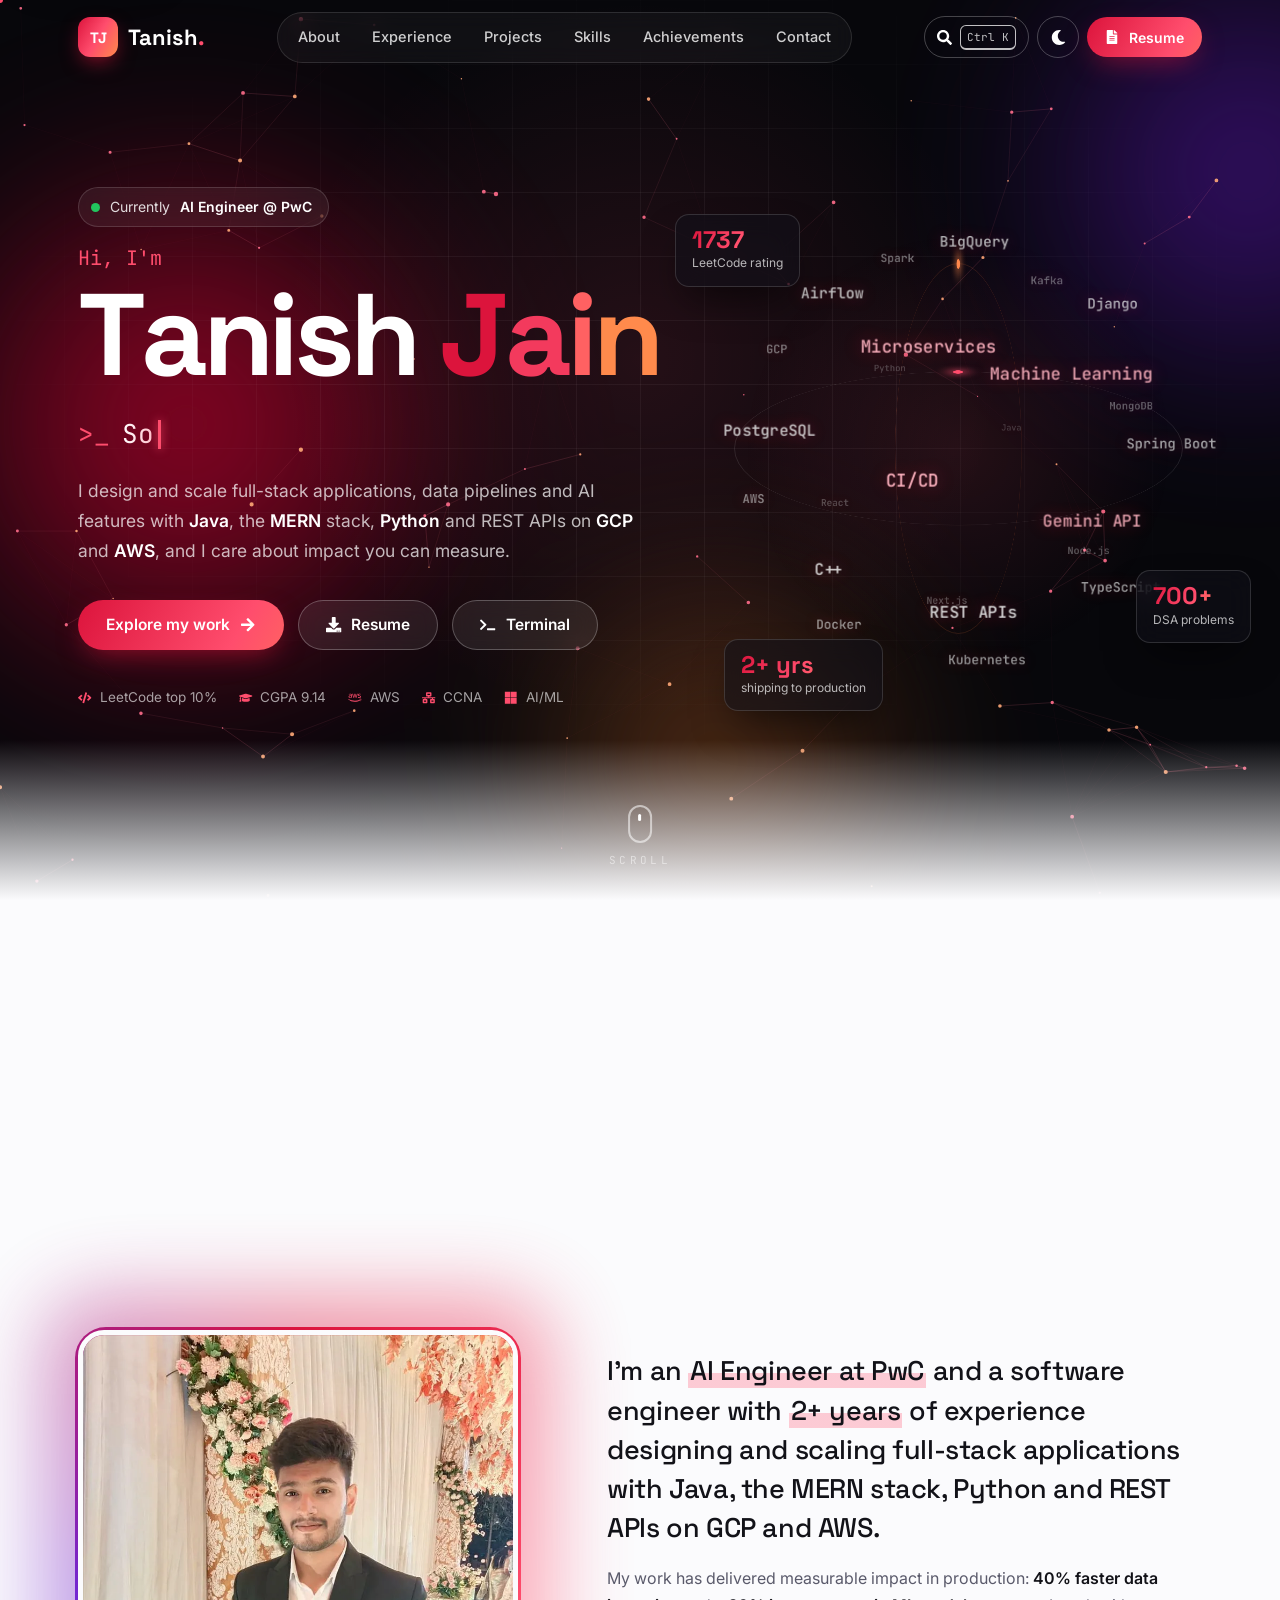
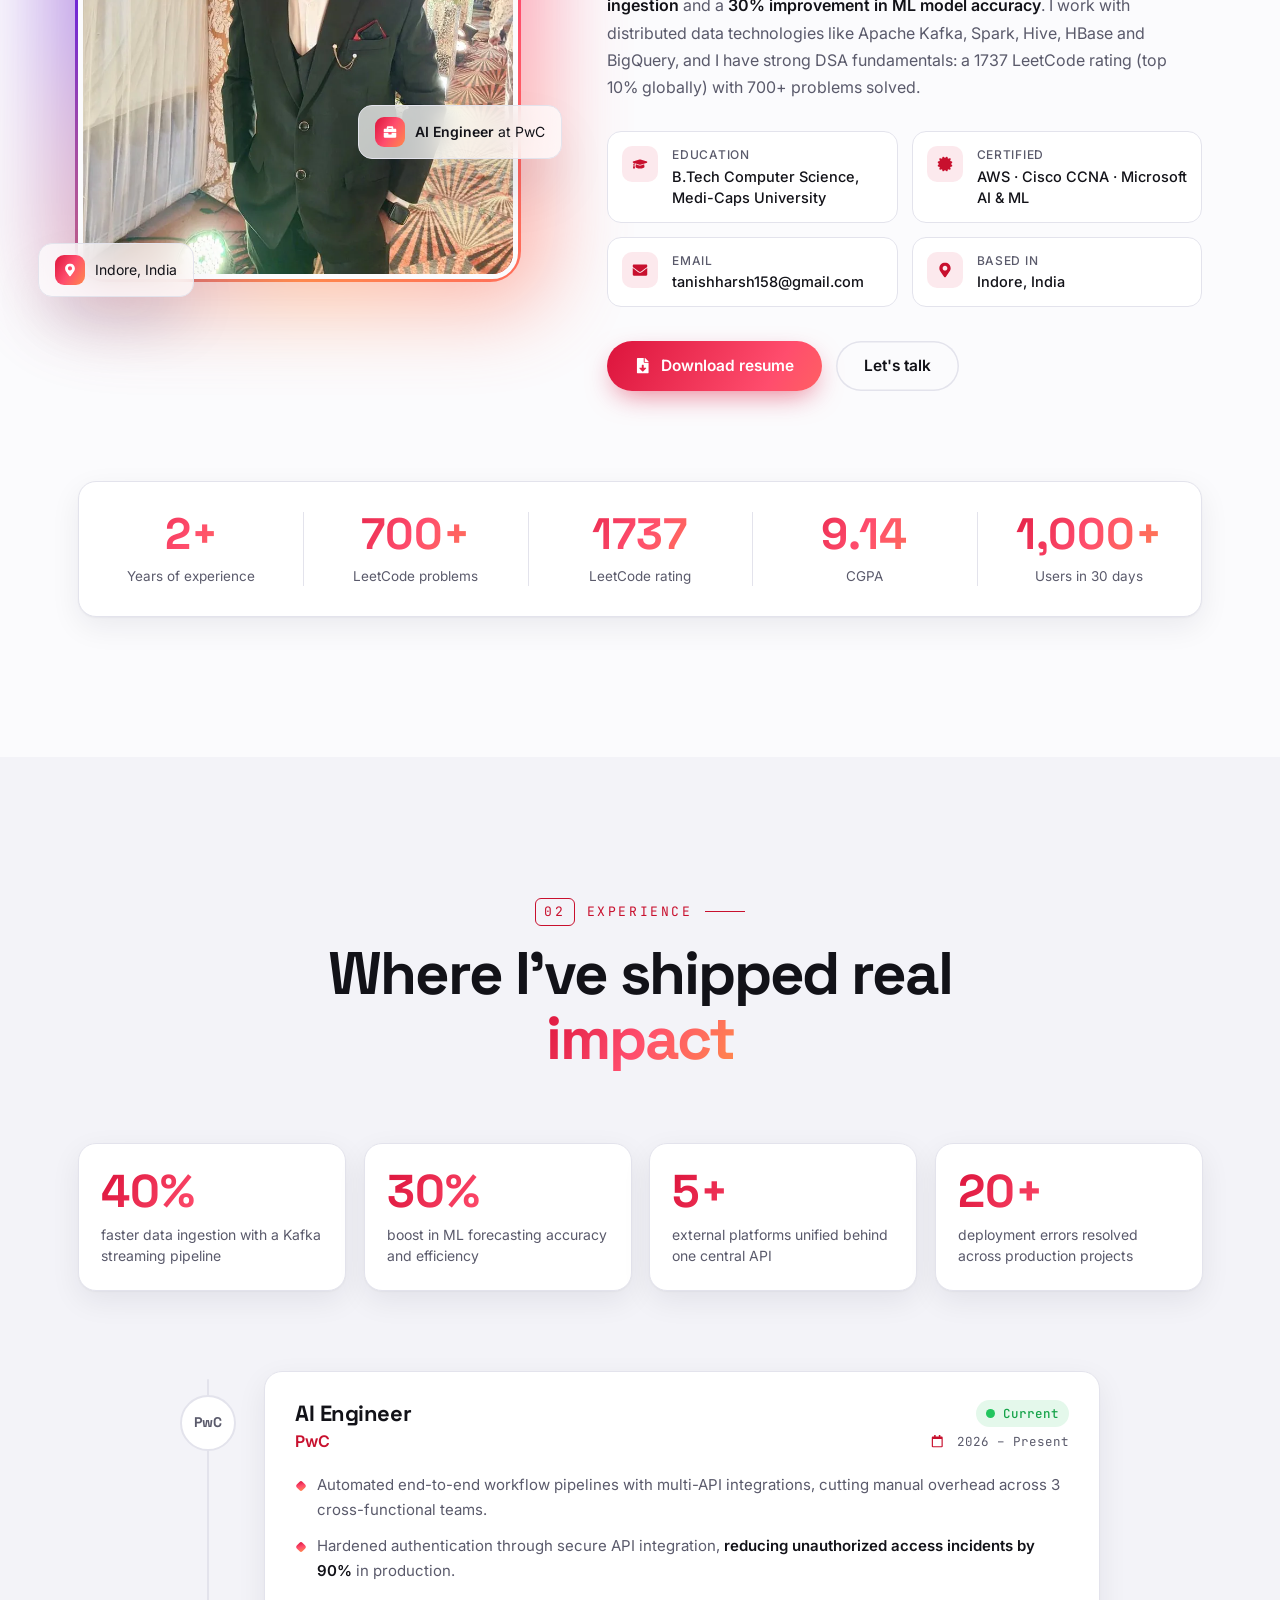
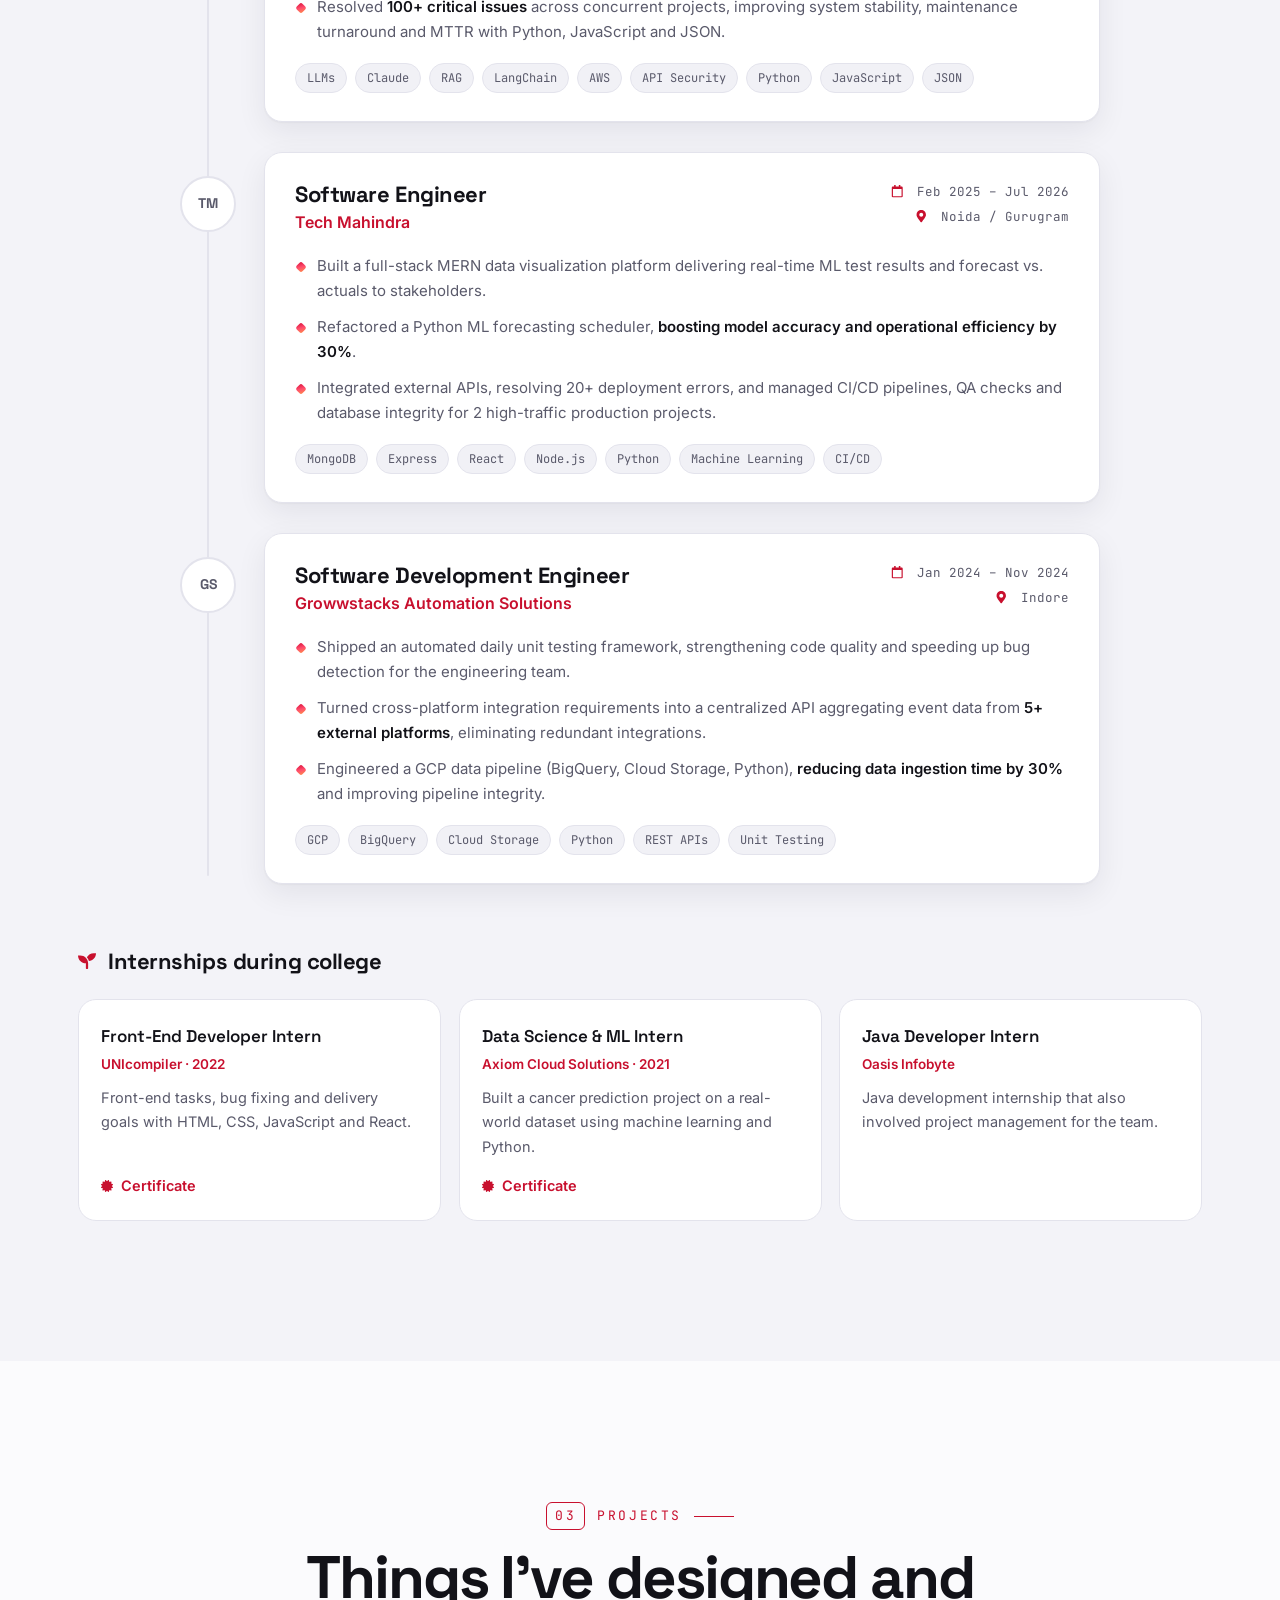
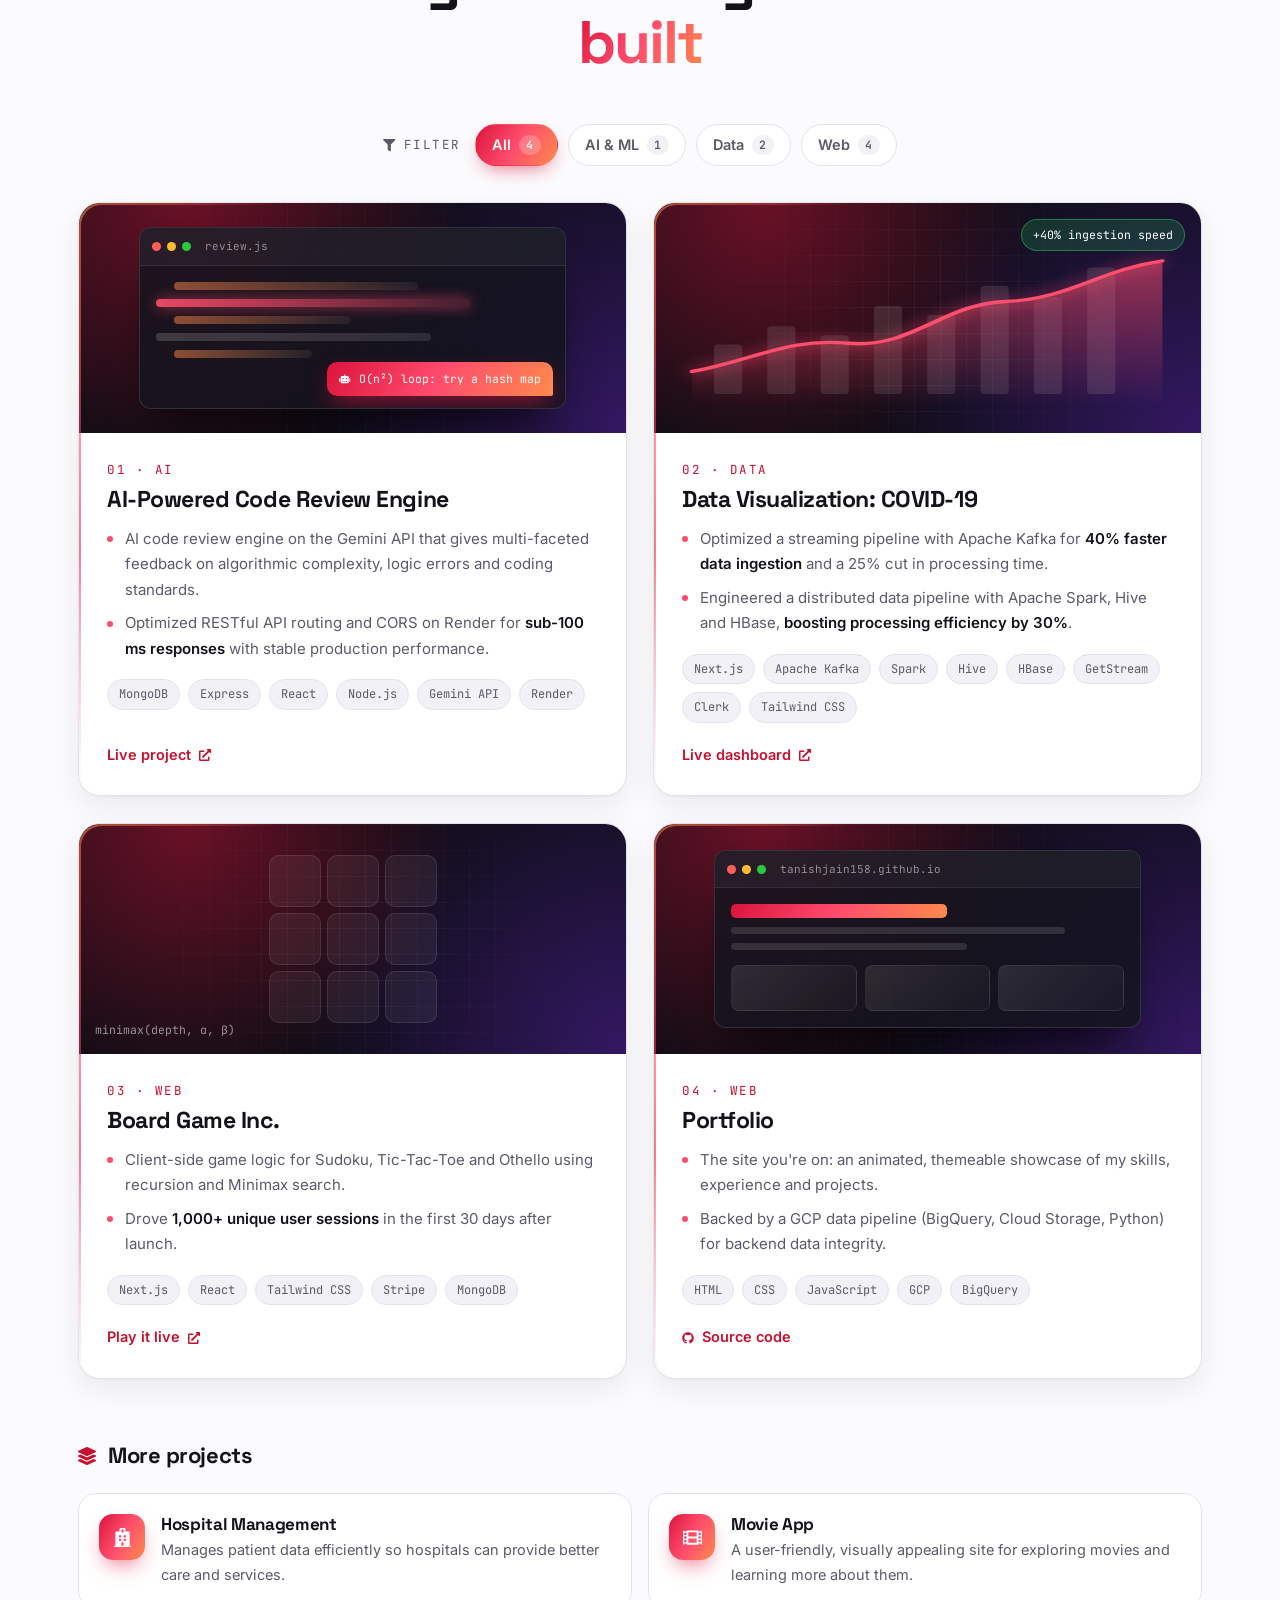
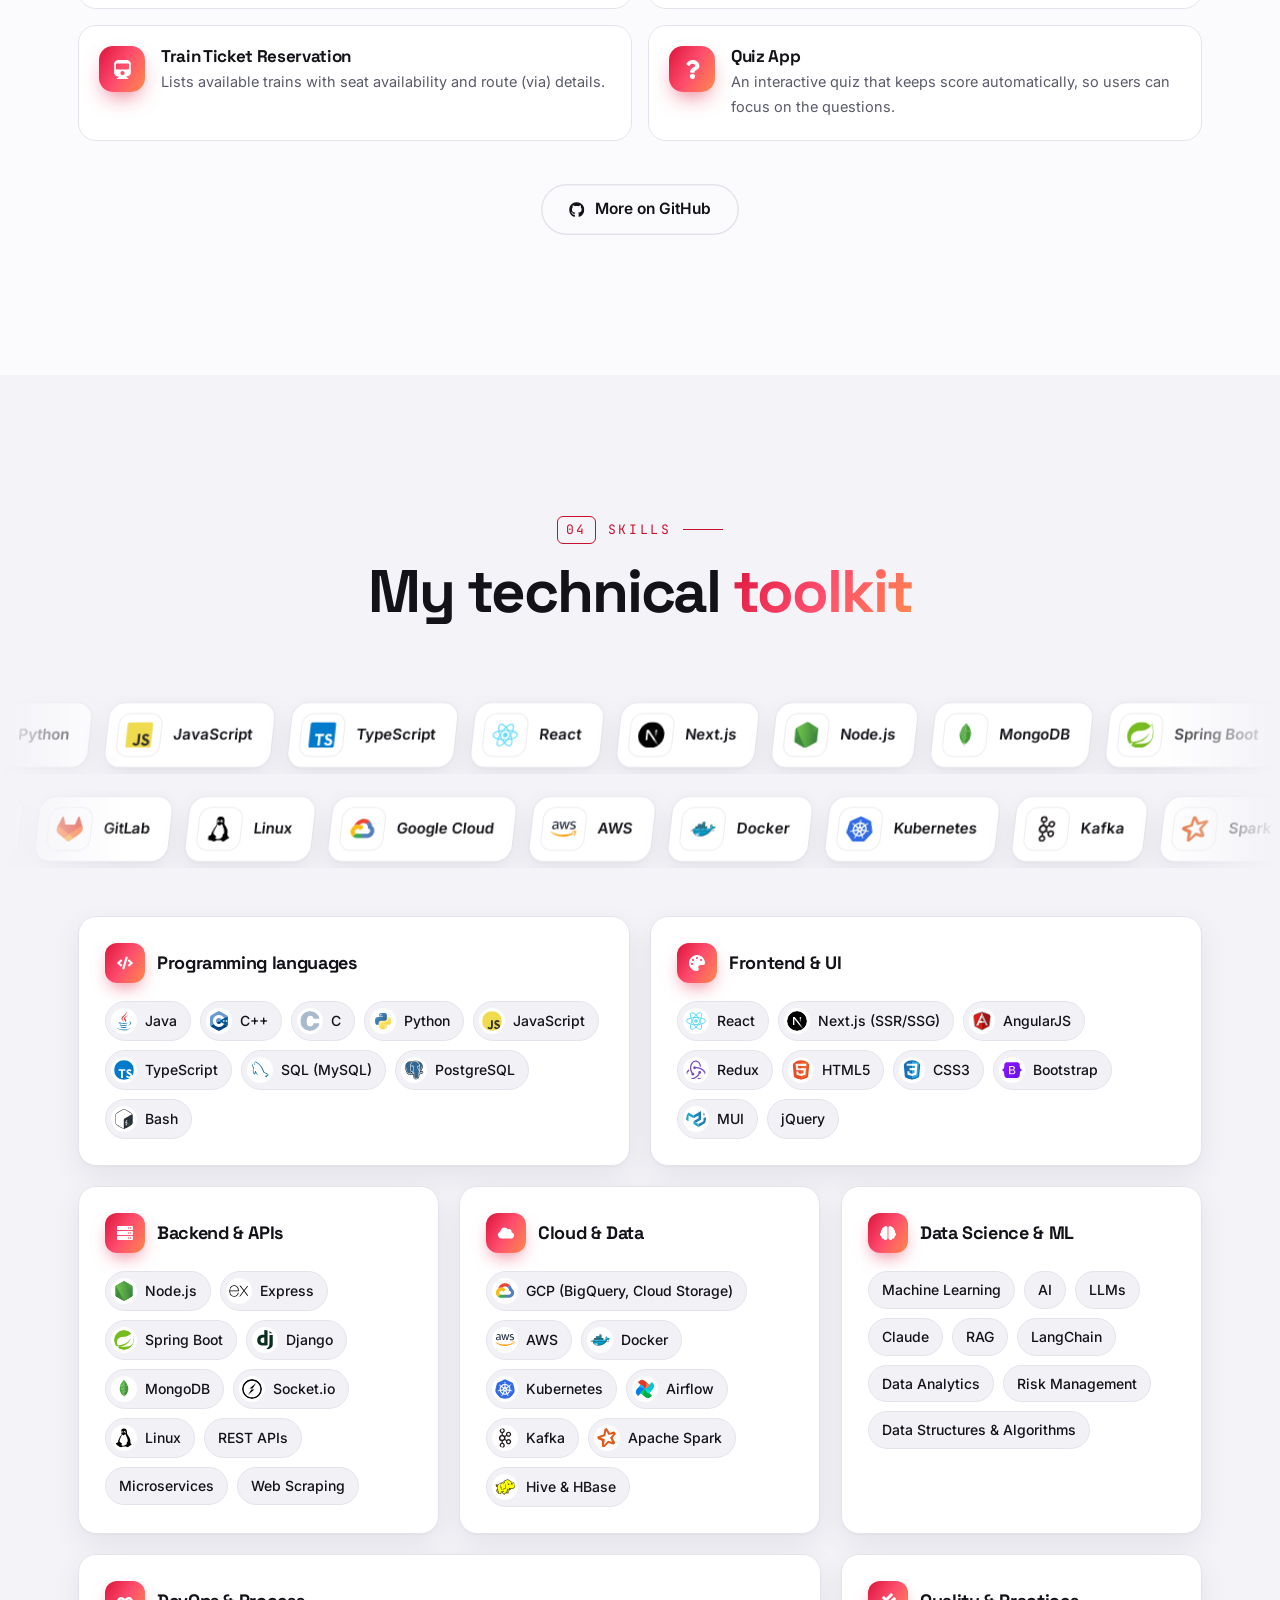
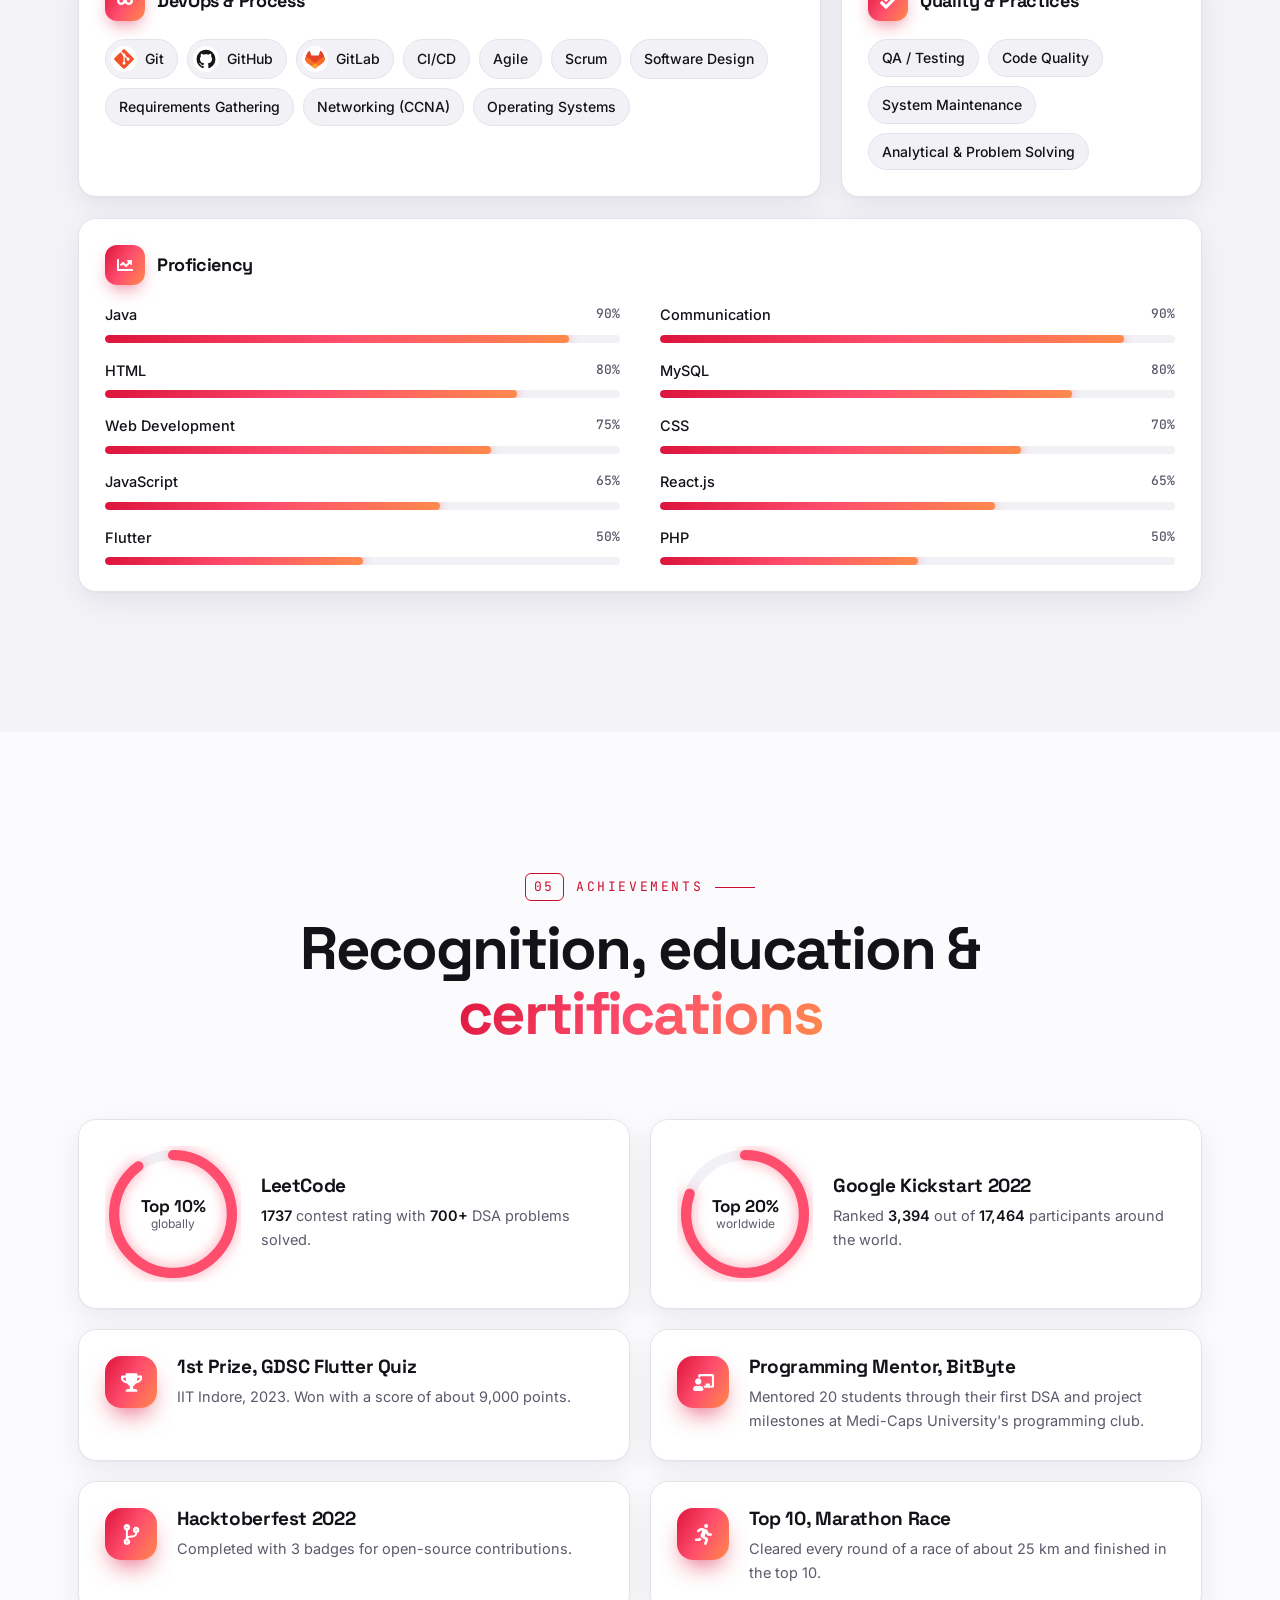
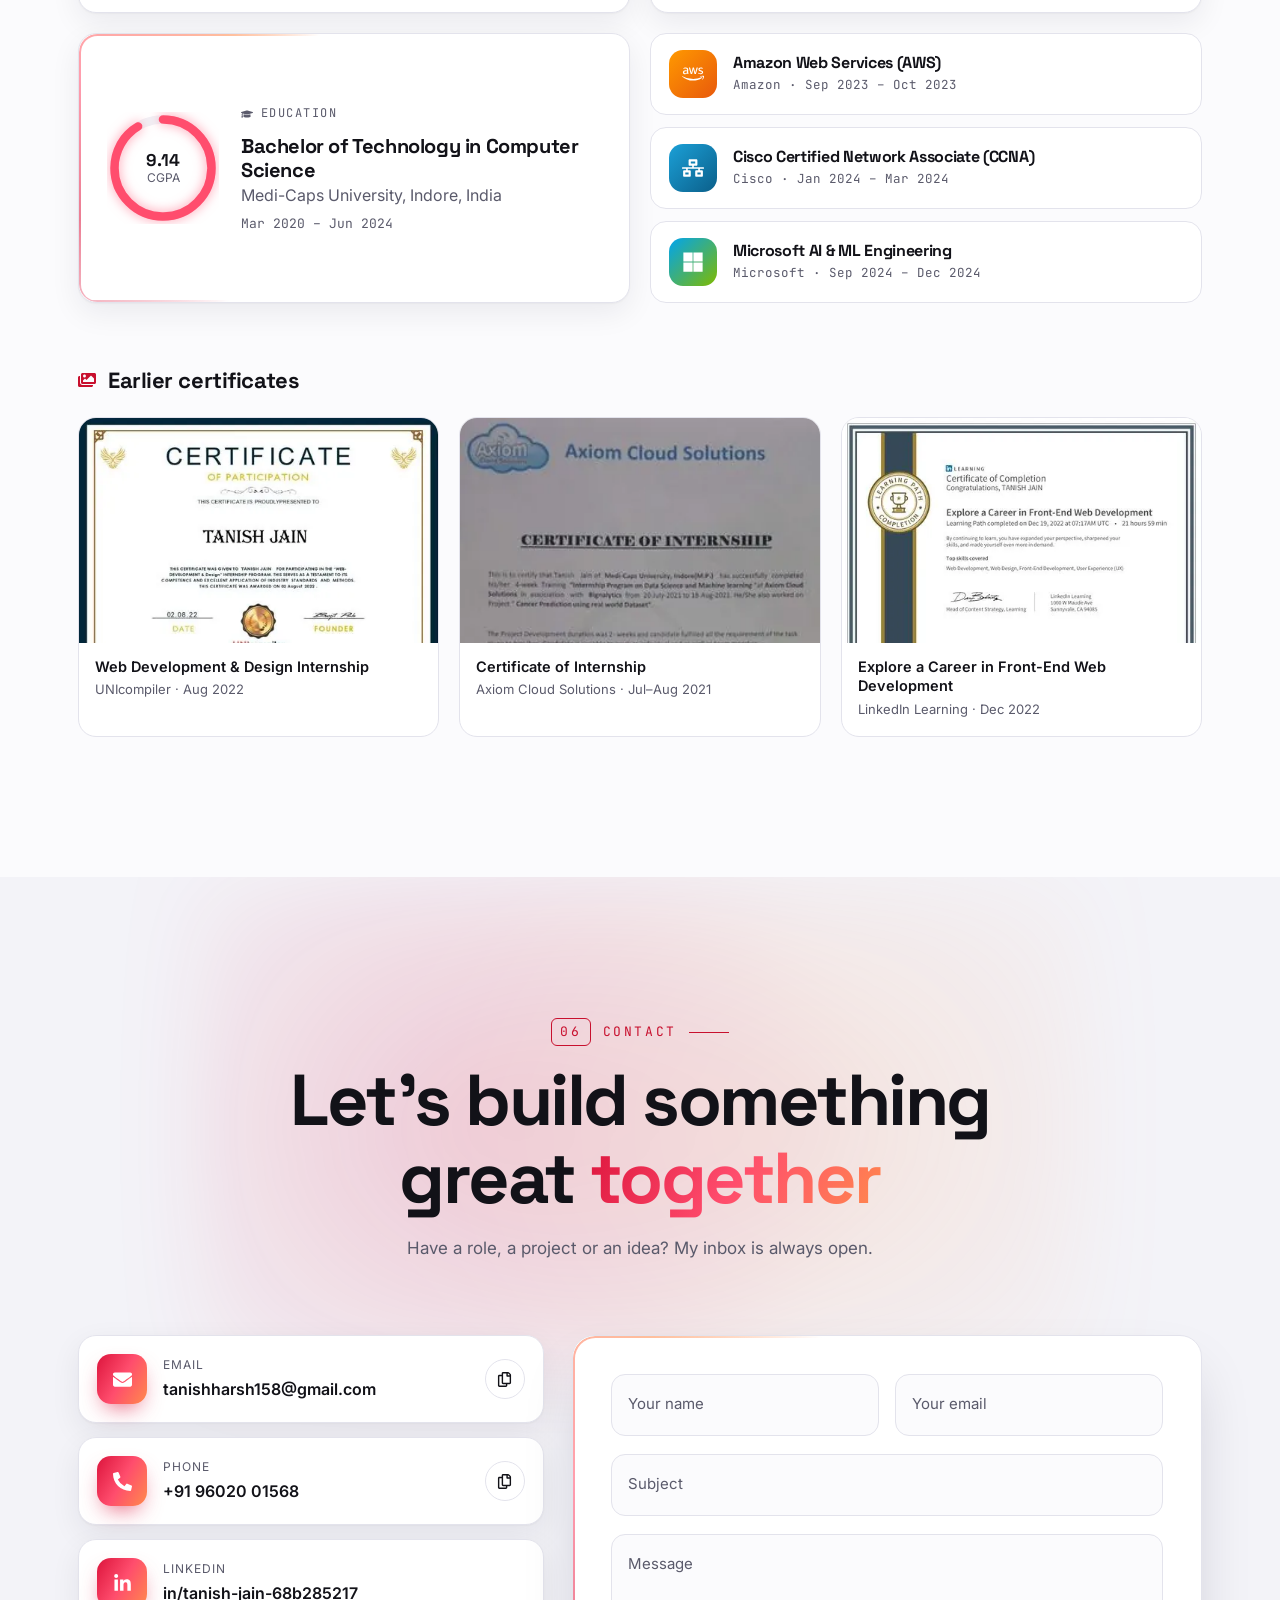
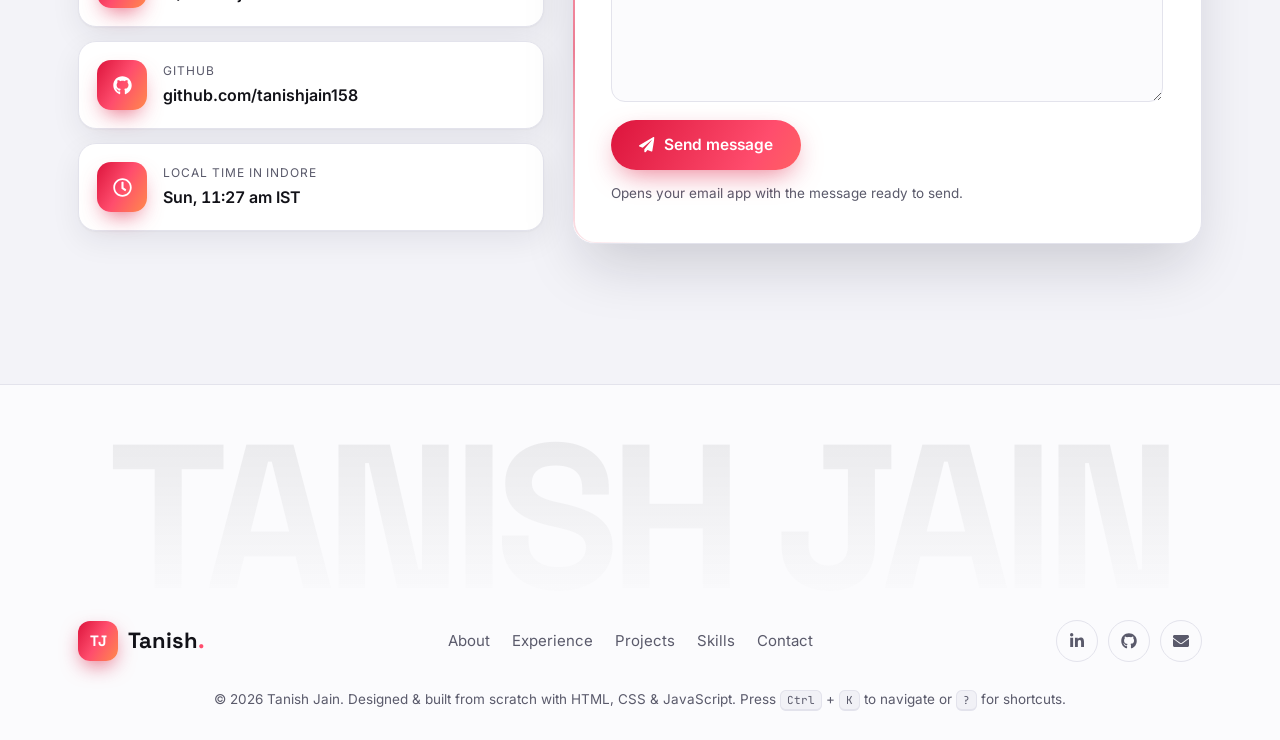
==== index.html @ bd0cb2b0 "Add RAG and Claude to the PwC role and skills Add RAG and Claude to the PwC card's tech tags, the Da" ====
<!DOCTYPE html>
<html lang="en">
<head>
    <meta charset="UTF-8">
    <meta name="viewport" content="width=device-width, initial-scale=1.0">
    <title>Tanish Jain | AI Engineer at PwC &middot; Software Engineer</title>
    <meta name="description" content="Tanish Jain is an AI Engineer at PwC and a software engineer with 2+ years of experience building full-stack applications, data pipelines and AI features with Java, MERN, Python, GCP and AWS.">
    <meta name="author" content="Tanish Jain">
    <meta name="theme-color" content="#dc143c">
    <meta name="color-scheme" content="light dark">

    <meta property="og:type" content="website">
    <meta property="og:url" content="https://tanishjain158.github.io/TanishPortfolio/">
    <meta property="og:title" content="Tanish Jain | AI Engineer at PwC">
    <meta property="og:description" content="Software engineer with 2+ years of experience in full-stack, data pipelines and AI. LeetCode top 10%, AWS, CCNA and Microsoft AI/ML certified.">
    <meta property="og:image" content="https://tanishjain158.github.io/TanishPortfolio/images/og-card.jpg">
    <meta property="og:image:width" content="1200">
    <meta property="og:image:height" content="630">
    <meta property="og:image:alt" content="Tanish Jain, AI Engineer at PwC and Software Engineer">
    <meta property="og:site_name" content="Tanish Jain">
    <meta name="twitter:card" content="summary_large_image">
    <meta name="twitter:title" content="Tanish Jain | AI Engineer at PwC">
    <meta name="twitter:description" content="Software engineer with 2+ years in full-stack, data pipelines and AI. LeetCode top 10%, AWS, CCNA and Microsoft AI/ML certified.">
    <meta name="twitter:image" content="https://tanishjain158.github.io/TanishPortfolio/images/og-card.jpg">
    <link rel="canonical" href="https://tanishjain158.github.io/TanishPortfolio/">
    <link rel="manifest" href="manifest.webmanifest">
    <link rel="apple-touch-icon" href="images/icons/apple-touch-icon.png">

    <link rel="icon" href="data:image/svg+xml,%3Csvg xmlns='http://www.w3.org/2000/svg' viewBox='0 0 64 64'%3E%3Crect width='64' height='64' rx='14' fill='%23dc143c'/%3E%3Ctext x='50%25' y='54%25' dominant-baseline='middle' text-anchor='middle' font-family='Arial,sans-serif' font-size='30' font-weight='700' fill='%23fff'%3ETJ%3C/text%3E%3C/svg%3E">

    <link rel="preconnect" href="https://fonts.googleapis.com">
    <link rel="preconnect" href="https://fonts.gstatic.com" crossorigin>
    <link rel="preload" as="style" href="https://fonts.googleapis.com/css2?family=Inter:wght@400;500;600;700&family=Space+Grotesk:wght@500;600;700&family=JetBrains+Mono:wght@400;500&display=swap" onload="this.onload=null;this.rel='stylesheet'">
    <noscript><link rel="stylesheet" href="https://fonts.googleapis.com/css2?family=Inter:wght@400;500;600;700&family=Space+Grotesk:wght@500;600;700&family=JetBrains+Mono:wght@400;500&display=swap"></noscript>
    <link rel="stylesheet" href="style.css?v=20260929c">

    <script type="application/ld+json">
{
  "@context": "https://schema.org",
  "@type": "Person",
  "name": "Tanish Jain",
  "url": "https://tanishjain158.github.io/TanishPortfolio/",
  "image": "https://tanishjain158.github.io/TanishPortfolio/images/profile.jpg",
  "jobTitle": "AI Engineer",
  "worksFor": {
    "@type": "Organization",
    "name": "PwC"
  },
  "email": "mailto:tanishharsh158@gmail.com",
  "address": {
    "@type": "PostalAddress",
    "addressLocality": "Indore",
    "addressCountry": "IN"
  },
  "alumniOf": {
    "@type": "CollegeOrUniversity",
    "name": "Medi-Caps University"
  },
  "sameAs": [
    "https://www.linkedin.com/in/tanish-jain-68b285217",
    "https://github.com/tanishjain158"
  ],
  "knowsAbout": [
    "Java",
    "Python",
    "JavaScript",
    "TypeScript",
    "React",
    "Next.js",
    "Node.js",
    "MongoDB",
    "Spring Boot",
    "Django",
    "Google Cloud",
    "AWS",
    "Apache Kafka",
    "Apache Spark",
    "Machine Learning",
    "Data Engineering"
  ],
  "hasCredential": [
    {
      "@type": "EducationalOccupationalCredential",
      "name": "Amazon Web Services (AWS)"
    },
    {
      "@type": "EducationalOccupationalCredential",
      "name": "Cisco Certified Network Associate (CCNA)"
    },
    {
      "@type": "EducationalOccupationalCredential",
      "name": "Microsoft AI & ML Engineering"
    }
  ]
}
    </script>
    <script>
        // Before first paint: JS flag, saved theme, and whether to play the intro.
        (function () {
            var root = document.documentElement;
            root.classList.add('js');
            try {
                var t = localStorage.getItem('theme');
                if (t === 'light' || t === 'dark') root.setAttribute('data-theme', t);
            } catch (e) {}
            var reduce = window.matchMedia('(prefers-reduced-motion: reduce)').matches;
            var seen = false;
            try { seen = sessionStorage.getItem('introSeen') === '1'; sessionStorage.setItem('introSeen', '1'); } catch (e) {}
            root.classList.add(reduce || seen ? 'no-intro' : 'with-intro');
            // Safety net: if script.js fails to start (network or a stale cached copy),
            // drop the JS-only hidden states so every section is still visible.
            setTimeout(function () {
                if (!window.__portfolioReady) root.classList.remove('js', 'with-intro');
            }, 5000);
        })();
    </script>
    <script src="script.js?v=20260929c" defer></script>
</head>
<body>
    <svg class="sprite" aria-hidden="true" focusable="false" width="0" height="0"><defs>
        <symbol id="i-aws" viewBox="0 0 640 512"><path d="M180.41 203.01c-.72 22.65 10.6 32.68 10.88 39.05a8.164 8.164 0 0 1-4.1 6.27l-12.8 8.96a10.66 10.66 0 0 1-5.63 1.92c-.43-.02-8.19 1.83-20.48-25.61a78.608 78.608 0 0 1-62.61 29.45c-16.28.89-60.4-9.24-58.13-56.21-1.59-38.28 34.06-62.06 70.93-60.05 7.1.02 21.6.37 46.99 6.27v-15.62c2.69-26.46-14.7-46.99-44.81-43.91-2.4.01-19.4-.5-45.84 10.11-7.36 3.38-8.3 2.82-10.75 2.82-7.41 0-4.36-21.48-2.94-24.2 5.21-6.4 35.86-18.35 65.94-18.18a76.857 76.857 0 0 1 55.69 17.28 70.285 70.285 0 0 1 17.67 52.36l-.01 69.29zM93.99 235.4c32.43-.47 46.16-19.97 49.29-30.47 2.46-10.05 2.05-16.41 2.05-27.4-9.67-2.32-23.59-4.85-39.56-4.87-15.15-1.14-42.82 5.63-41.74 32.26-1.24 16.79 11.12 31.4 29.96 30.48zm170.92 23.05c-7.86.72-11.52-4.86-12.68-10.37l-49.8-164.65c-.97-2.78-1.61-5.65-1.92-8.58a4.61 4.61 0 0 1 3.86-5.25c.24-.04-2.13 0 22.25 0 8.78-.88 11.64 6.03 12.55 10.37l35.72 140.83 33.16-140.83c.53-3.22 2.94-11.07 12.8-10.24h17.16c2.17-.18 11.11-.5 12.68 10.37l33.42 142.63L420.98 80.1c.48-2.18 2.72-11.37 12.68-10.37h19.72c.85-.13 6.15-.81 5.25 8.58-.43 1.85 3.41-10.66-52.75 169.9-1.15 5.51-4.82 11.09-12.68 10.37h-18.69c-10.94 1.15-12.51-9.66-12.68-10.75L328.67 110.7l-32.78 136.99c-.16 1.09-1.73 11.9-12.68 10.75h-18.3zm273.48 5.63c-5.88.01-33.92-.3-57.36-12.29a12.802 12.802 0 0 1-7.81-11.91v-10.75c0-8.45 6.2-6.9 8.83-5.89 10.04 4.06 16.48 7.14 28.81 9.6 36.65 7.53 52.77-2.3 56.72-4.48 13.15-7.81 14.19-25.68 5.25-34.95-10.48-8.79-15.48-9.12-53.13-21-4.64-1.29-43.7-13.61-43.79-52.36-.61-28.24 25.05-56.18 69.52-55.95 12.67-.01 46.43 4.13 55.57 15.62 1.35 2.09 2.02 4.55 1.92 7.04v10.11c0 4.44-1.62 6.66-4.87 6.66-7.71-.86-21.39-11.17-49.16-10.75-6.89-.36-39.89.91-38.41 24.97-.43 18.96 26.61 26.07 29.7 26.89 36.46 10.97 48.65 12.79 63.12 29.58 17.14 22.25 7.9 48.3 4.35 55.44-19.08 37.49-68.42 34.44-69.26 34.42zm40.2 104.86c-70.03 51.72-171.69 79.25-258.49 79.25A469.127 469.127 0 0 1 2.83 327.46c-6.53-5.89-.77-13.96 7.17-9.47a637.37 637.37 0 0 0 316.88 84.12 630.22 630.22 0 0 0 241.59-49.55c11.78-5 21.77 7.8 10.12 16.38zm29.19-33.29c-8.96-11.52-59.28-5.38-81.81-2.69-6.79.77-7.94-5.12-1.79-9.47 40.07-28.17 105.88-20.1 113.44-10.63 7.55 9.47-2.05 75.41-39.56 106.91-5.76 4.87-11.27 2.3-8.71-4.1 8.44-21.25 27.39-68.49 18.43-80.02z"/></symbol>
        <symbol id="i-github" viewBox="0 0 496 512"><path d="M165.9 397.4c0 2-2.3 3.6-5.2 3.6-3.3.3-5.6-1.3-5.6-3.6 0-2 2.3-3.6 5.2-3.6 3-.3 5.6 1.3 5.6 3.6zm-31.1-4.5c-.7 2 1.3 4.3 4.3 4.9 2.6 1 5.6 0 6.2-2s-1.3-4.3-4.3-5.2c-2.6-.7-5.5.3-6.2 2.3zm44.2-1.7c-2.9.7-4.9 2.6-4.6 4.9.3 2 2.9 3.3 5.9 2.6 2.9-.7 4.9-2.6 4.6-4.6-.3-1.9-3-3.2-5.9-2.9zM244.8 8C106.1 8 0 113.3 0 252c0 110.9 69.8 205.8 169.5 239.2 12.8 2.3 17.3-5.6 17.3-12.1 0-6.2-.3-40.4-.3-61.4 0 0-70 15-84.7-29.8 0 0-11.4-29.1-27.8-36.6 0 0-22.9-15.7 1.6-15.4 0 0 24.9 2 38.6 25.8 21.9 38.6 58.6 27.5 72.9 20.9 2.3-16 8.8-27.1 16-33.7-55.9-6.2-112.3-14.3-112.3-110.5 0-27.5 7.6-41.3 23.6-58.9-2.6-6.5-11.1-33.3 2.6-67.9 20.9-6.5 69 27 69 27 20-5.6 41.5-8.5 62.8-8.5s42.8 2.9 62.8 8.5c0 0 48.1-33.6 69-27 13.7 34.7 5.2 61.4 2.6 67.9 16 17.7 25.8 31.5 25.8 58.9 0 96.5-58.9 104.2-114.8 110.5 9.2 7.9 17 22.9 17 46.4 0 33.7-.3 75.4-.3 83.6 0 6.5 4.6 14.4 17.3 12.1C428.2 457.8 496 362.9 496 252 496 113.3 383.5 8 244.8 8zM97.2 352.9c-1.3 1-1 3.3.7 5.2 1.6 1.6 3.9 2.3 5.2 1 1.3-1 1-3.3-.7-5.2-1.6-1.6-3.9-2.3-5.2-1zm-10.8-8.1c-.7 1.3.3 2.9 2.3 3.9 1.6 1 3.6.7 4.3-.7.7-1.3-.3-2.9-2.3-3.9-2-.6-3.6-.3-4.3.7zm32.4 35.6c-1.6 1.3-1 4.3 1.3 6.2 2.3 2.3 5.2 2.6 6.5 1 1.3-1.3.7-4.3-1.3-6.2-2.2-2.3-5.2-2.6-6.5-1zm-11.4-14.7c-1.6 1-1.6 3.6 0 5.9 1.6 2.3 4.3 3.3 5.6 2.3 1.6-1.3 1.6-3.9 0-6.2-1.4-2.3-4-3.3-5.6-2z"/></symbol>
        <symbol id="i-linkedin-in" viewBox="0 0 448 512"><path d="M100.28 448H7.4V148.9h92.88zM53.79 108.1C24.09 108.1 0 83.5 0 53.8a53.79 53.79 0 0 1 107.58 0c0 29.7-24.1 54.3-53.79 54.3zM447.9 448h-92.68V302.4c0-34.7-.7-79.2-48.29-79.2-48.29 0-55.69 37.7-55.69 76.7V448h-92.78V148.9h89.08v40.8h1.3c12.4-23.5 42.69-48.3 87.88-48.3 94 0 111.28 61.9 111.28 142.3V448z"/></symbol>
        <symbol id="i-microsoft" viewBox="0 0 448 512"><path d="M0 32h214.6v214.6H0V32zm233.4 0H448v214.6H233.4V32zM0 265.4h214.6V480H0V265.4zm233.4 0H448V480H233.4V265.4z"/></symbol>
        <symbol id="i-calendar" viewBox="0 0 448 512"><path d="M400 64h-48V12c0-6.6-5.4-12-12-12h-40c-6.6 0-12 5.4-12 12v52H160V12c0-6.6-5.4-12-12-12h-40c-6.6 0-12 5.4-12 12v52H48C21.5 64 0 85.5 0 112v352c0 26.5 21.5 48 48 48h352c26.5 0 48-21.5 48-48V112c0-26.5-21.5-48-48-48zm-6 400H54c-3.3 0-6-2.7-6-6V160h352v298c0 3.3-2.7 6-6 6z"/></symbol>
        <symbol id="i-copy" viewBox="0 0 448 512"><path d="M433.941 65.941l-51.882-51.882A48 48 0 0 0 348.118 0H176c-26.51 0-48 21.49-48 48v48H48c-26.51 0-48 21.49-48 48v320c0 26.51 21.49 48 48 48h224c26.51 0 48-21.49 48-48v-48h80c26.51 0 48-21.49 48-48V99.882a48 48 0 0 0-14.059-33.941zM266 464H54a6 6 0 0 1-6-6V150a6 6 0 0 1 6-6h74v224c0 26.51 21.49 48 48 48h96v42a6 6 0 0 1-6 6zm128-96H182a6 6 0 0 1-6-6V54a6 6 0 0 1 6-6h106v88c0 13.255 10.745 24 24 24h88v202a6 6 0 0 1-6 6zm6-256h-64V48h9.632c1.591 0 3.117.632 4.243 1.757l48.368 48.368a6 6 0 0 1 1.757 4.243V112z"/></symbol>
        <symbol id="i-adjust" viewBox="0 0 512 512"><path d="M8 256c0 136.966 111.033 248 248 248s248-111.034 248-248S392.966 8 256 8 8 119.033 8 256zm248 184V72c101.705 0 184 82.311 184 184 0 101.705-82.311 184-184 184z"/></symbol>
        <symbol id="i-arrow-right" viewBox="0 0 448 512"><path d="M190.5 66.9l22.2-22.2c9.4-9.4 24.6-9.4 33.9 0L441 239c9.4 9.4 9.4 24.6 0 33.9L246.6 467.3c-9.4 9.4-24.6 9.4-33.9 0l-22.2-22.2c-9.5-9.5-9.3-25 .4-34.3L311.4 296H24c-13.3 0-24-10.7-24-24v-32c0-13.3 10.7-24 24-24h287.4L190.9 101.2c-9.8-9.3-10-24.8-.4-34.3z"/></symbol>
        <symbol id="i-arrow-up" viewBox="0 0 448 512"><path d="M34.9 289.5l-22.2-22.2c-9.4-9.4-9.4-24.6 0-33.9L207 39c9.4-9.4 24.6-9.4 33.9 0l194.3 194.3c9.4 9.4 9.4 24.6 0 33.9L413 289.4c-9.5 9.5-25 9.3-34.3-.4L264 168.6V456c0 13.3-10.7 24-24 24h-32c-13.3 0-24-10.7-24-24V168.6L69.2 289.1c-9.3 9.8-24.8 10-34.3.4z"/></symbol>
        <symbol id="i-brain" viewBox="0 0 576 512"><path d="M208 0c-29.9 0-54.7 20.5-61.8 48.2-.8 0-1.4-.2-2.2-.2-35.3 0-64 28.7-64 64 0 4.8.6 9.5 1.7 14C52.5 138 32 166.6 32 200c0 12.6 3.2 24.3 8.3 34.9C16.3 248.7 0 274.3 0 304c0 33.3 20.4 61.9 49.4 73.9-.9 4.6-1.4 9.3-1.4 14.1 0 39.8 32.2 72 72 72 4.1 0 8.1-.5 12-1.2 9.6 28.5 36.2 49.2 68 49.2 39.8 0 72-32.2 72-72V64c0-35.3-28.7-64-64-64zm368 304c0-29.7-16.3-55.3-40.3-69.1 5.2-10.6 8.3-22.3 8.3-34.9 0-33.4-20.5-62-49.7-74 1-4.5 1.7-9.2 1.7-14 0-35.3-28.7-64-64-64-.8 0-1.5.2-2.2.2C422.7 20.5 397.9 0 368 0c-35.3 0-64 28.6-64 64v376c0 39.8 32.2 72 72 72 31.8 0 58.4-20.7 68-49.2 3.9.7 7.9 1.2 12 1.2 39.8 0 72-32.2 72-72 0-4.8-.5-9.5-1.4-14.1 29-12 49.4-40.6 49.4-73.9z"/></symbol>
        <symbol id="i-briefcase" viewBox="0 0 512 512"><path d="M320 336c0 8.84-7.16 16-16 16h-96c-8.84 0-16-7.16-16-16v-48H0v144c0 25.6 22.4 48 48 48h416c25.6 0 48-22.4 48-48V288H320v48zm144-208h-80V80c0-25.6-22.4-48-48-48H176c-25.6 0-48 22.4-48 48v48H48c-25.6 0-48 22.4-48 48v80h512v-80c0-25.6-22.4-48-48-48zm-144 0H192V96h128v32z"/></symbol>
        <symbol id="i-certificate" viewBox="0 0 512 512"><path d="M458.622 255.92l45.985-45.005c13.708-12.977 7.316-36.039-10.664-40.339l-62.65-15.99 17.661-62.015c4.991-17.838-11.829-34.663-29.661-29.671l-61.994 17.667-15.984-62.671C337.085.197 313.765-6.276 300.99 7.228L256 53.57 211.011 7.229c-12.63-13.351-36.047-7.234-40.325 10.668l-15.984 62.671-61.995-17.667C74.87 57.907 58.056 74.738 63.046 92.572l17.661 62.015-62.65 15.99C.069 174.878-6.31 197.944 7.392 210.915l45.985 45.005-45.985 45.004c-13.708 12.977-7.316 36.039 10.664 40.339l62.65 15.99-17.661 62.015c-4.991 17.838 11.829 34.663 29.661 29.671l61.994-17.667 15.984 62.671c4.439 18.575 27.696 24.018 40.325 10.668L256 458.61l44.989 46.001c12.5 13.488 35.987 7.486 40.325-10.668l15.984-62.671 61.994 17.667c17.836 4.994 34.651-11.837 29.661-29.671l-17.661-62.015 62.65-15.99c17.987-4.302 24.366-27.367 10.664-40.339l-45.984-45.004z"/></symbol>
        <symbol id="i-chalkboard-teacher" viewBox="0 0 640 512"><path d="M208 352c-2.39 0-4.78.35-7.06 1.09C187.98 357.3 174.35 360 160 360c-14.35 0-27.98-2.7-40.95-6.91-2.28-.74-4.66-1.09-7.05-1.09C49.94 352-.33 402.48 0 464.62.14 490.88 21.73 512 48 512h224c26.27 0 47.86-21.12 48-47.38.33-62.14-49.94-112.62-112-112.62zm-48-32c53.02 0 96-42.98 96-96s-42.98-96-96-96-96 42.98-96 96 42.98 96 96 96zM592 0H208c-26.47 0-48 22.25-48 49.59V96c23.42 0 45.1 6.78 64 17.8V64h352v288h-64v-64H384v64h-76.24c19.1 16.69 33.12 38.73 39.69 64H592c26.47 0 48-22.25 48-49.59V49.59C640 22.25 618.47 0 592 0z"/></symbol>
        <symbol id="i-chart-line" viewBox="0 0 512 512"><path d="M496 384H64V80c0-8.84-7.16-16-16-16H16C7.16 64 0 71.16 0 80v336c0 17.67 14.33 32 32 32h464c8.84 0 16-7.16 16-16v-32c0-8.84-7.16-16-16-16zM464 96H345.94c-21.38 0-32.09 25.85-16.97 40.97l32.4 32.4L288 242.75l-73.37-73.37c-12.5-12.5-32.76-12.5-45.25 0l-68.69 68.69c-6.25 6.25-6.25 16.38 0 22.63l22.62 22.62c6.25 6.25 16.38 6.25 22.63 0L192 237.25l73.37 73.37c12.5 12.5 32.76 12.5 45.25 0l96-96 32.4 32.4c15.12 15.12 40.97 4.41 40.97-16.97V112c.01-8.84-7.15-16-15.99-16z"/></symbol>
        <symbol id="i-check-circle" viewBox="0 0 512 512"><path d="M504 256c0 136.967-111.033 248-248 248S8 392.967 8 256 119.033 8 256 8s248 111.033 248 248zM227.314 387.314l184-184c6.248-6.248 6.248-16.379 0-22.627l-22.627-22.627c-6.248-6.249-16.379-6.249-22.628 0L216 308.118l-70.059-70.059c-6.248-6.248-16.379-6.248-22.628 0l-22.627 22.627c-6.248 6.248-6.248 16.379 0 22.627l104 104c6.249 6.249 16.379 6.249 22.628.001z"/></symbol>
        <symbol id="i-check-double" viewBox="0 0 512 512"><path d="M505 174.8l-39.6-39.6c-9.4-9.4-24.6-9.4-33.9 0L192 374.7 80.6 263.2c-9.4-9.4-24.6-9.4-33.9 0L7 302.9c-9.4 9.4-9.4 24.6 0 34L175 505c9.4 9.4 24.6 9.4 33.9 0l296-296.2c9.4-9.5 9.4-24.7.1-34zm-324.3 106c6.2 6.3 16.4 6.3 22.6 0l208-208.2c6.2-6.3 6.2-16.4 0-22.6L366.1 4.7c-6.2-6.3-16.4-6.3-22.6 0L192 156.2l-55.4-55.5c-6.2-6.3-16.4-6.3-22.6 0L68.7 146c-6.2 6.3-6.2 16.4 0 22.6l112 112.2z"/></symbol>
        <symbol id="i-cloud" viewBox="0 0 640 512"><path d="M537.6 226.6c4.1-10.7 6.4-22.4 6.4-34.6 0-53-43-96-96-96-19.7 0-38.1 6-53.3 16.2C367 64.2 315.3 32 256 32c-88.4 0-160 71.6-160 160 0 2.7.1 5.4.2 8.1C40.2 219.8 0 273.2 0 336c0 79.5 64.5 144 144 144h368c70.7 0 128-57.3 128-128 0-61.9-44-113.6-102.4-125.4z"/></symbol>
        <symbol id="i-code" viewBox="0 0 640 512"><path d="M278.9 511.5l-61-17.7c-6.4-1.8-10-8.5-8.2-14.9L346.2 8.7c1.8-6.4 8.5-10 14.9-8.2l61 17.7c6.4 1.8 10 8.5 8.2 14.9L293.8 503.3c-1.9 6.4-8.5 10.1-14.9 8.2zm-114-112.2l43.5-46.4c4.6-4.9 4.3-12.7-.8-17.2L117 256l90.6-79.7c5.1-4.5 5.5-12.3.8-17.2l-43.5-46.4c-4.5-4.8-12.1-5.1-17-.5L3.8 247.2c-5.1 4.7-5.1 12.8 0 17.5l144.1 135.1c4.9 4.6 12.5 4.4 17-.5zm327.2.6l144.1-135.1c5.1-4.7 5.1-12.8 0-17.5L492.1 112.1c-4.8-4.5-12.4-4.3-17 .5L431.6 159c-4.6 4.9-4.3 12.7.8 17.2L523 256l-90.6 79.7c-5.1 4.5-5.5 12.3-.8 17.2l43.5 46.4c4.5 4.9 12.1 5.1 17 .6z"/></symbol>
        <symbol id="i-code-branch" viewBox="0 0 384 512"><path d="M384 144c0-44.2-35.8-80-80-80s-80 35.8-80 80c0 36.4 24.3 67.1 57.5 76.8-.6 16.1-4.2 28.5-11 36.9-15.4 19.2-49.3 22.4-85.2 25.7-28.2 2.6-57.4 5.4-81.3 16.9v-144c32.5-10.2 56-40.5 56-76.3 0-44.2-35.8-80-80-80S0 35.8 0 80c0 35.8 23.5 66.1 56 76.3v199.3C23.5 365.9 0 396.2 0 432c0 44.2 35.8 80 80 80s80-35.8 80-80c0-34-21.2-63.1-51.2-74.6 3.1-5.2 7.8-9.8 14.9-13.4 16.2-8.2 40.4-10.4 66.1-12.8 42.2-3.9 90-8.4 118.2-43.4 14-17.4 21.1-39.8 21.6-67.9 31.6-10.8 54.4-40.7 54.4-75.9zM80 64c8.8 0 16 7.2 16 16s-7.2 16-16 16-16-7.2-16-16 7.2-16 16-16zm0 384c-8.8 0-16-7.2-16-16s7.2-16 16-16 16 7.2 16 16-7.2 16-16 16zm224-320c8.8 0 16 7.2 16 16s-7.2 16-16 16-16-7.2-16-16 7.2-16 16-16z"/></symbol>
        <symbol id="i-download" viewBox="0 0 512 512"><path d="M216 0h80c13.3 0 24 10.7 24 24v168h87.7c17.8 0 26.7 21.5 14.1 34.1L269.7 378.3c-7.5 7.5-19.8 7.5-27.3 0L90.1 226.1c-12.6-12.6-3.7-34.1 14.1-34.1H192V24c0-13.3 10.7-24 24-24zm296 376v112c0 13.3-10.7 24-24 24H24c-13.3 0-24-10.7-24-24V376c0-13.3 10.7-24 24-24h146.7l49 49c20.1 20.1 52.5 20.1 72.6 0l49-49H488c13.3 0 24 10.7 24 24zm-124 88c0-11-9-20-20-20s-20 9-20 20 9 20 20 20 20-9 20-20zm64 0c0-11-9-20-20-20s-20 9-20 20 9 20 20 20 20-9 20-20z"/></symbol>
        <symbol id="i-envelope" viewBox="0 0 512 512"><path d="M502.3 190.8c3.9-3.1 9.7-.2 9.7 4.7V400c0 26.5-21.5 48-48 48H48c-26.5 0-48-21.5-48-48V195.6c0-5 5.7-7.8 9.7-4.7 22.4 17.4 52.1 39.5 154.1 113.6 21.1 15.4 56.7 47.8 92.2 47.6 35.7.3 72-32.8 92.3-47.6 102-74.1 131.6-96.3 154-113.7zM256 320c23.2.4 56.6-29.2 73.4-41.4 132.7-96.3 142.8-104.7 173.4-128.7 5.8-4.5 9.2-11.5 9.2-18.9v-19c0-26.5-21.5-48-48-48H48C21.5 64 0 85.5 0 112v19c0 7.4 3.4 14.3 9.2 18.9 30.6 23.9 40.7 32.4 173.4 128.7 16.8 12.2 50.2 41.8 73.4 41.4z"/></symbol>
        <symbol id="i-external-link-alt" viewBox="0 0 512 512"><path d="M432,320H400a16,16,0,0,0-16,16V448H64V128H208a16,16,0,0,0,16-16V80a16,16,0,0,0-16-16H48A48,48,0,0,0,0,112V464a48,48,0,0,0,48,48H400a48,48,0,0,0,48-48V336A16,16,0,0,0,432,320ZM488,0h-128c-21.37,0-32.05,25.91-17,41l35.73,35.73L135,320.37a24,24,0,0,0,0,34L157.67,377a24,24,0,0,0,34,0L435.28,133.32,471,169c15,15,41,4.5,41-17V24A24,24,0,0,0,488,0Z"/></symbol>
        <symbol id="i-file-alt" viewBox="0 0 384 512"><path d="M224 136V0H24C10.7 0 0 10.7 0 24v464c0 13.3 10.7 24 24 24h336c13.3 0 24-10.7 24-24V160H248c-13.2 0-24-10.8-24-24zm64 236c0 6.6-5.4 12-12 12H108c-6.6 0-12-5.4-12-12v-8c0-6.6 5.4-12 12-12h168c6.6 0 12 5.4 12 12v8zm0-64c0 6.6-5.4 12-12 12H108c-6.6 0-12-5.4-12-12v-8c0-6.6 5.4-12 12-12h168c6.6 0 12 5.4 12 12v8zm0-72v8c0 6.6-5.4 12-12 12H108c-6.6 0-12-5.4-12-12v-8c0-6.6 5.4-12 12-12h168c6.6 0 12 5.4 12 12zm96-114.1v6.1H256V0h6.1c6.4 0 12.5 2.5 17 7l97.9 98c4.5 4.5 7 10.6 7 16.9z"/></symbol>
        <symbol id="i-file-download" viewBox="0 0 384 512"><path d="M224 136V0H24C10.7 0 0 10.7 0 24v464c0 13.3 10.7 24 24 24h336c13.3 0 24-10.7 24-24V160H248c-13.2 0-24-10.8-24-24zm76.45 211.36l-96.42 95.7c-6.65 6.61-17.39 6.61-24.04 0l-96.42-95.7C73.42 337.29 80.54 320 94.82 320H160v-80c0-8.84 7.16-16 16-16h32c8.84 0 16 7.16 16 16v80h65.18c14.28 0 21.4 17.29 11.27 27.36zM377 105L279.1 7c-4.5-4.5-10.6-7-17-7H256v128h128v-6.1c0-6.3-2.5-12.4-7-16.9z"/></symbol>
        <symbol id="i-gamepad" viewBox="0 0 640 512"><path d="M480.07 96H160a160 160 0 1 0 114.24 272h91.52A160 160 0 1 0 480.07 96zM248 268a12 12 0 0 1-12 12h-52v52a12 12 0 0 1-12 12h-24a12 12 0 0 1-12-12v-52H84a12 12 0 0 1-12-12v-24a12 12 0 0 1 12-12h52v-52a12 12 0 0 1 12-12h24a12 12 0 0 1 12 12v52h52a12 12 0 0 1 12 12zm216 76a40 40 0 1 1 40-40 40 40 0 0 1-40 40zm64-96a40 40 0 1 1 40-40 40 40 0 0 1-40 40z"/></symbol>
        <symbol id="i-graduation-cap" viewBox="0 0 640 512"><path d="M622.34 153.2L343.4 67.5c-15.2-4.67-31.6-4.67-46.79 0L17.66 153.2c-23.54 7.23-23.54 38.36 0 45.59l48.63 14.94c-10.67 13.19-17.23 29.28-17.88 46.9C38.78 266.15 32 276.11 32 288c0 10.78 5.68 19.85 13.86 25.65L20.33 428.53C18.11 438.52 25.71 448 35.94 448h56.11c10.24 0 17.84-9.48 15.62-19.47L82.14 313.65C90.32 307.85 96 298.78 96 288c0-11.57-6.47-21.25-15.66-26.87.76-15.02 8.44-28.3 20.69-36.72L296.6 284.5c9.06 2.78 26.44 6.25 46.79 0l278.95-85.7c23.55-7.24 23.55-38.36 0-45.6zM352.79 315.09c-28.53 8.76-52.84 3.92-65.59 0l-145.02-44.55L128 384c0 35.35 85.96 64 192 64s192-28.65 192-64l-14.18-113.47-145.03 44.56z"/></symbol>
        <symbol id="i-home" viewBox="0 0 576 512"><path d="M280.37 148.26L96 300.11V464a16 16 0 0 0 16 16l112.06-.29a16 16 0 0 0 15.92-16V368a16 16 0 0 1 16-16h64a16 16 0 0 1 16 16v95.64a16 16 0 0 0 16 16.05L464 480a16 16 0 0 0 16-16V300L295.67 148.26a12.19 12.19 0 0 0-15.3 0zM571.6 251.47L488 182.56V44.05a12 12 0 0 0-12-12h-56a12 12 0 0 0-12 12v72.61L318.47 43a48 48 0 0 0-61 0L4.34 251.47a12 12 0 0 0-1.6 16.9l25.5 31A12 12 0 0 0 45.15 301l235.22-193.74a12.19 12.19 0 0 1 15.3 0L530.9 301a12 12 0 0 0 16.9-1.6l25.5-31a12 12 0 0 0-1.7-16.93z"/></symbol>
        <symbol id="i-images" viewBox="0 0 576 512"><path d="M480 416v16c0 26.51-21.49 48-48 48H48c-26.51 0-48-21.49-48-48V176c0-26.51 21.49-48 48-48h16v208c0 44.112 35.888 80 80 80h336zm96-80V80c0-26.51-21.49-48-48-48H144c-26.51 0-48 21.49-48 48v256c0 26.51 21.49 48 48 48h384c26.51 0 48-21.49 48-48zM256 128c0 26.51-21.49 48-48 48s-48-21.49-48-48 21.49-48 48-48 48 21.49 48 48zm-96 144l55.515-55.515c4.686-4.686 12.284-4.686 16.971 0L272 256l135.515-135.515c4.686-4.686 12.284-4.686 16.971 0L512 208v112H160v-48z"/></symbol>
        <symbol id="i-infinity" viewBox="0 0 640 512"><path d="M471.1 96C405 96 353.3 137.3 320 174.6 286.7 137.3 235 96 168.9 96 75.8 96 0 167.8 0 256s75.8 160 168.9 160c66.1 0 117.8-41.3 151.1-78.6 33.3 37.3 85 78.6 151.1 78.6 93.1 0 168.9-71.8 168.9-160S564.2 96 471.1 96zM168.9 320c-40.2 0-72.9-28.7-72.9-64s32.7-64 72.9-64c38.2 0 73.4 36.1 94 64-20.4 27.6-55.9 64-94 64zm302.2 0c-38.2 0-73.4-36.1-94-64 20.4-27.6 55.9-64 94-64 40.2 0 72.9 28.7 72.9 64s-32.7 64-72.9 64z"/></symbol>
        <symbol id="i-layer-group" viewBox="0 0 512 512"><path d="M12.41 148.02l232.94 105.67c6.8 3.09 14.49 3.09 21.29 0l232.94-105.67c16.55-7.51 16.55-32.52 0-40.03L266.65 2.31a25.607 25.607 0 0 0-21.29 0L12.41 107.98c-16.55 7.51-16.55 32.53 0 40.04zm487.18 88.28l-58.09-26.33-161.64 73.27c-7.56 3.43-15.59 5.17-23.86 5.17s-16.29-1.74-23.86-5.17L70.51 209.97l-58.1 26.33c-16.55 7.5-16.55 32.5 0 40l232.94 105.59c6.8 3.08 14.49 3.08 21.29 0L499.59 276.3c16.55-7.5 16.55-32.5 0-40zm0 127.8l-57.87-26.23-161.86 73.37c-7.56 3.43-15.59 5.17-23.86 5.17s-16.29-1.74-23.86-5.17L70.29 337.87 12.41 364.1c-16.55 7.5-16.55 32.5 0 40l232.94 105.59c6.8 3.08 14.49 3.08 21.29 0L499.59 404.1c16.55-7.5 16.55-32.5 0-40z"/></symbol>
        <symbol id="i-map-marker-alt" viewBox="0 0 384 512"><path d="M172.268 501.67C26.97 291.031 0 269.413 0 192 0 85.961 85.961 0 192 0s192 85.961 192 192c0 77.413-26.97 99.031-172.268 309.67-9.535 13.774-29.93 13.773-39.464 0zM192 272c44.183 0 80-35.817 80-80s-35.817-80-80-80-80 35.817-80 80 35.817 80 80 80z"/></symbol>
        <symbol id="i-moon" viewBox="0 0 512 512"><path d="M283.211 512c78.962 0 151.079-35.925 198.857-94.792 7.068-8.708-.639-21.43-11.562-19.35-124.203 23.654-238.262-71.576-238.262-196.954 0-72.222 38.662-138.635 101.498-174.394 9.686-5.512 7.25-20.197-3.756-22.23A258.156 258.156 0 0 0 283.211 0c-141.309 0-256 114.511-256 256 0 141.309 114.511 256 256 256z"/></symbol>
        <symbol id="i-network-wired" viewBox="0 0 640 512"><path d="M640 264v-16c0-8.84-7.16-16-16-16H344v-40h72c17.67 0 32-14.33 32-32V32c0-17.67-14.33-32-32-32H224c-17.67 0-32 14.33-32 32v128c0 17.67 14.33 32 32 32h72v40H16c-8.84 0-16 7.16-16 16v16c0 8.84 7.16 16 16 16h104v40H64c-17.67 0-32 14.33-32 32v128c0 17.67 14.33 32 32 32h160c17.67 0 32-14.33 32-32V352c0-17.67-14.33-32-32-32h-56v-40h304v40h-56c-17.67 0-32 14.33-32 32v128c0 17.67 14.33 32 32 32h160c17.67 0 32-14.33 32-32V352c0-17.67-14.33-32-32-32h-56v-40h104c8.84 0 16-7.16 16-16zM256 128V64h128v64H256zm-64 320H96v-64h96v64zm352 0h-96v-64h96v64z"/></symbol>
        <symbol id="i-palette" viewBox="0 0 512 512"><path d="M204.3 5C104.9 24.4 24.8 104.3 5.2 203.4c-37 187 131.7 326.4 258.8 306.7 41.2-6.4 61.4-54.6 42.5-91.7-23.1-45.4 9.9-98.4 60.9-98.4h79.7c35.8 0 64.8-29.6 64.9-65.3C511.5 97.1 368.1-26.9 204.3 5zM96 320c-17.7 0-32-14.3-32-32s14.3-32 32-32 32 14.3 32 32-14.3 32-32 32zm32-128c-17.7 0-32-14.3-32-32s14.3-32 32-32 32 14.3 32 32-14.3 32-32 32zm128-64c-17.7 0-32-14.3-32-32s14.3-32 32-32 32 14.3 32 32-14.3 32-32 32zm128 64c-17.7 0-32-14.3-32-32s14.3-32 32-32 32 14.3 32 32-14.3 32-32 32z"/></symbol>
        <symbol id="i-paper-plane" viewBox="0 0 512 512"><path d="M476 3.2L12.5 270.6c-18.1 10.4-15.8 35.6 2.2 43.2L121 358.4l287.3-253.2c5.5-4.9 13.3 2.6 8.6 8.3L176 407v80.5c0 23.6 28.5 32.9 42.5 15.8L282 426l124.6 52.2c14.2 6 30.4-2.9 33-18.2l72-432C515 7.8 493.3-6.8 476 3.2z"/></symbol>
        <symbol id="i-phone-alt" viewBox="0 0 512 512"><path d="M497.39 361.8l-112-48a24 24 0 0 0-28 6.9l-49.6 60.6A370.66 370.66 0 0 1 130.6 204.11l60.6-49.6a23.94 23.94 0 0 0 6.9-28l-48-112A24.16 24.16 0 0 0 122.6.61l-104 24A24 24 0 0 0 0 48c0 256.5 207.9 464 464 464a24 24 0 0 0 23.4-18.6l24-104a24.29 24.29 0 0 0-14.01-27.6z"/></symbol>
        <symbol id="i-robot" viewBox="0 0 640 512"><path d="M32,224H64V416H32A31.96166,31.96166,0,0,1,0,384V256A31.96166,31.96166,0,0,1,32,224Zm512-48V448a64.06328,64.06328,0,0,1-64,64H160a64.06328,64.06328,0,0,1-64-64V176a79.974,79.974,0,0,1,80-80H288V32a32,32,0,0,1,64,0V96H464A79.974,79.974,0,0,1,544,176ZM264,256a40,40,0,1,0-40,40A39.997,39.997,0,0,0,264,256Zm-8,128H192v32h64Zm96,0H288v32h64ZM456,256a40,40,0,1,0-40,40A39.997,39.997,0,0,0,456,256Zm-8,128H384v32h64ZM640,256V384a31.96166,31.96166,0,0,1-32,32H576V224h32A31.96166,31.96166,0,0,1,640,256Z"/></symbol>
        <symbol id="i-rocket" viewBox="0 0 512 512"><path d="M505.12019,19.09375c-1.18945-5.53125-6.65819-11-12.207-12.1875C460.716,0,435.507,0,410.40747,0,307.17523,0,245.26909,55.20312,199.05238,128H94.83772c-16.34763.01562-35.55658,11.875-42.88664,26.48438L2.51562,253.29688A28.4,28.4,0,0,0,0,264a24.00867,24.00867,0,0,0,24.00582,24H127.81618l-22.47457,22.46875c-11.36521,11.36133-12.99607,32.25781,0,45.25L156.24582,406.625c11.15623,11.1875,32.15619,13.15625,45.27726,0l22.47457-22.46875V488a24.00867,24.00867,0,0,0,24.00581,24,28.55934,28.55934,0,0,0,10.707-2.51562l98.72834-49.39063c14.62888-7.29687,26.50776-26.5,26.50776-42.85937V312.79688c72.59753-46.3125,128.03493-108.40626,128.03493-211.09376C512.07526,76.5,512.07526,51.29688,505.12019,19.09375ZM384.04033,168A40,40,0,1,1,424.05,128,40.02322,40.02322,0,0,1,384.04033,168Z"/></symbol>
        <symbol id="i-search" viewBox="0 0 512 512"><path d="M505 442.7L405.3 343c-4.5-4.5-10.6-7-17-7H372c27.6-35.3 44-79.7 44-128C416 93.1 322.9 0 208 0S0 93.1 0 208s93.1 208 208 208c48.3 0 92.7-16.4 128-44v16.3c0 6.4 2.5 12.5 7 17l99.7 99.7c9.4 9.4 24.6 9.4 33.9 0l28.3-28.3c9.4-9.4 9.4-24.6.1-34zM208 336c-70.7 0-128-57.2-128-128 0-70.7 57.2-128 128-128 70.7 0 128 57.2 128 128 0 70.7-57.2 128-128 128z"/></symbol>
        <symbol id="i-search-plus" viewBox="0 0 512 512"><path d="M304 192v32c0 6.6-5.4 12-12 12h-56v56c0 6.6-5.4 12-12 12h-32c-6.6 0-12-5.4-12-12v-56h-56c-6.6 0-12-5.4-12-12v-32c0-6.6 5.4-12 12-12h56v-56c0-6.6 5.4-12 12-12h32c6.6 0 12 5.4 12 12v56h56c6.6 0 12 5.4 12 12zm201 284.7L476.7 505c-9.4 9.4-24.6 9.4-33.9 0L343 405.3c-4.5-4.5-7-10.6-7-17V372c-35.3 27.6-79.7 44-128 44C93.1 416 0 322.9 0 208S93.1 0 208 0s208 93.1 208 208c0 48.3-16.4 92.7-44 128h16.3c6.4 0 12.5 2.5 17 7l99.7 99.7c9.3 9.4 9.3 24.6 0 34zM344 208c0-75.2-60.8-136-136-136S72 132.8 72 208s60.8 136 136 136 136-60.8 136-136z"/></symbol>
        <symbol id="i-seedling" viewBox="0 0 512 512"><path d="M64 96H0c0 123.7 100.3 224 224 224v144c0 8.8 7.2 16 16 16h32c8.8 0 16-7.2 16-16V320C288 196.3 187.7 96 64 96zm384-64c-84.2 0-157.4 46.5-195.7 115.2 27.7 30.2 48.2 66.9 59 107.6C424 243.1 512 147.9 512 32h-64z"/></symbol>
        <symbol id="i-server" viewBox="0 0 512 512"><path d="M480 160H32c-17.673 0-32-14.327-32-32V64c0-17.673 14.327-32 32-32h448c17.673 0 32 14.327 32 32v64c0 17.673-14.327 32-32 32zm-48-88c-13.255 0-24 10.745-24 24s10.745 24 24 24 24-10.745 24-24-10.745-24-24-24zm-64 0c-13.255 0-24 10.745-24 24s10.745 24 24 24 24-10.745 24-24-10.745-24-24-24zm112 248H32c-17.673 0-32-14.327-32-32v-64c0-17.673 14.327-32 32-32h448c17.673 0 32 14.327 32 32v64c0 17.673-14.327 32-32 32zm-48-88c-13.255 0-24 10.745-24 24s10.745 24 24 24 24-10.745 24-24-10.745-24-24-24zm-64 0c-13.255 0-24 10.745-24 24s10.745 24 24 24 24-10.745 24-24-10.745-24-24-24zm112 248H32c-17.673 0-32-14.327-32-32v-64c0-17.673 14.327-32 32-32h448c17.673 0 32 14.327 32 32v64c0 17.673-14.327 32-32 32zm-48-88c-13.255 0-24 10.745-24 24s10.745 24 24 24 24-10.745 24-24-10.745-24-24-24zm-64 0c-13.255 0-24 10.745-24 24s10.745 24 24 24 24-10.745 24-24-10.745-24-24-24z"/></symbol>
        <symbol id="i-sun" viewBox="0 0 512 512"><path d="M256 160c-52.9 0-96 43.1-96 96s43.1 96 96 96 96-43.1 96-96-43.1-96-96-96zm246.4 80.5l-94.7-47.3 33.5-100.4c4.5-13.6-8.4-26.5-21.9-21.9l-100.4 33.5-47.4-94.8c-6.4-12.8-24.6-12.8-31 0l-47.3 94.7L92.7 70.8c-13.6-4.5-26.5 8.4-21.9 21.9l33.5 100.4-94.7 47.4c-12.8 6.4-12.8 24.6 0 31l94.7 47.3-33.5 100.5c-4.5 13.6 8.4 26.5 21.9 21.9l100.4-33.5 47.3 94.7c6.4 12.8 24.6 12.8 31 0l47.3-94.7 100.4 33.5c13.6 4.5 26.5-8.4 21.9-21.9l-33.5-100.4 94.7-47.3c13-6.5 13-24.7.2-31.1zm-155.9 106c-49.9 49.9-131.1 49.9-181 0-49.9-49.9-49.9-131.1 0-181 49.9-49.9 131.1-49.9 181 0 49.9 49.9 49.9 131.1 0 181z"/></symbol>
        <symbol id="i-times" viewBox="0 0 352 512"><path d="M242.72 256l100.07-100.07c12.28-12.28 12.28-32.19 0-44.48l-22.24-22.24c-12.28-12.28-32.19-12.28-44.48 0L176 189.28 75.93 89.21c-12.28-12.28-32.19-12.28-44.48 0L9.21 111.45c-12.28 12.28-12.28 32.19 0 44.48L109.28 256 9.21 356.07c-12.28 12.28-12.28 32.19 0 44.48l22.24 22.24c12.28 12.28 32.2 12.28 44.48 0L176 322.72l100.07 100.07c12.28 12.28 32.2 12.28 44.48 0l22.24-22.24c12.28-12.28 12.28-32.19 0-44.48L242.72 256z"/></symbol>
        <symbol id="i-trophy" viewBox="0 0 576 512"><path d="M552 64H448V24c0-13.3-10.7-24-24-24H152c-13.3 0-24 10.7-24 24v40H24C10.7 64 0 74.7 0 88v56c0 35.7 22.5 72.4 61.9 100.7 31.5 22.7 69.8 37.1 110 41.7C203.3 338.5 240 360 240 360v72h-48c-35.3 0-64 20.7-64 56v12c0 6.6 5.4 12 12 12h296c6.6 0 12-5.4 12-12v-12c0-35.3-28.7-56-64-56h-48v-72s36.7-21.5 68.1-73.6c40.3-4.6 78.6-19 110-41.7 39.3-28.3 61.9-65 61.9-100.7V88c0-13.3-10.7-24-24-24zM99.3 192.8C74.9 175.2 64 155.6 64 144v-16h64.2c1 32.6 5.8 61.2 12.8 86.2-15.1-5.2-29.2-12.4-41.7-21.4zM512 144c0 16.1-17.7 36.1-35.3 48.8-12.5 9-26.7 16.2-41.8 21.4 7-25 11.8-53.6 12.8-86.2H512v16z"/></symbol>
        <symbol id="i-user" viewBox="0 0 448 512"><path d="M224 256c70.7 0 128-57.3 128-128S294.7 0 224 0 96 57.3 96 128s57.3 128 128 128zm89.6 32h-16.7c-22.2 10.2-46.9 16-72.9 16s-50.6-5.8-72.9-16h-16.7C60.2 288 0 348.2 0 422.4V464c0 26.5 21.5 48 48 48h352c26.5 0 48-21.5 48-48v-41.6c0-74.2-60.2-134.4-134.4-134.4z"/></symbol>
        <symbol id="i-star" viewBox="0 0 576 512"><path d="M259.3 17.8L194 150.2 47.9 171.5c-26.2 3.8-36.7 36.1-17.7 54.6l105.7 103-25 145.5c-4.5 26.3 23.2 46 46.4 33.7L288 439.6l130.7 68.7c23.2 12.2 50.9-7.4 46.4-33.7l-25-145.5 105.7-103c19-18.5 8.5-50.8-17.7-54.6L382 150.2 316.7 17.8c-11.7-23.6-45.6-23.9-57.4 0z"/></symbol>
        <symbol id="i-book" viewBox="0 0 448 512"><path d="M448 360V24c0-13.3-10.7-24-24-24H96C43 0 0 43 0 96v320c0 53 43 96 96 96h328c13.3 0 24-10.7 24-24v-16c0-7.5-3.5-14.3-8.9-18.7-4.2-15.4-4.2-59.3 0-74.7 5.4-4.3 8.9-11.1 8.9-18.6zM128 134c0-3.3 2.7-6 6-6h212c3.3 0 6 2.7 6 6v20c0 3.3-2.7 6-6 6H134c-3.3 0-6-2.7-6-6v-20zm0 64c0-3.3 2.7-6 6-6h212c3.3 0 6 2.7 6 6v20c0 3.3-2.7 6-6 6H134c-3.3 0-6-2.7-6-6v-20zm253.4 250H96c-17.7 0-32-14.3-32-32 0-17.6 14.4-32 32-32h285.4c-1.9 17.1-1.9 46.9 0 64z"/></symbol>
        <symbol id="i-clock" viewBox="0 0 512 512"><path d="M256 8C119 8 8 119 8 256s111 248 248 248 248-111 248-248S393 8 256 8zm0 448c-110.5 0-200-89.5-200-200S145.5 56 256 56s200 89.5 200 200-89.5 200-200 200zm61.8-104.4l-84.9-61.7c-3.1-2.3-4.9-5.9-4.9-9.7V116c0-6.6 5.4-12 12-12h32c6.6 0 12 5.4 12 12v141.7l66.8 48.6c5.4 3.9 6.5 11.4 2.6 16.8L334.6 349c-3.9 5.3-11.4 6.5-16.8 2.6z"/></symbol>
        <symbol id="i-terminal" viewBox="0 0 640 512"><path d="M257.981 272.971L63.638 467.314c-9.373 9.373-24.569 9.373-33.941 0L7.029 444.647c-9.357-9.357-9.375-24.522-.04-33.901L161.011 256 6.99 101.255c-9.335-9.379-9.317-24.544.04-33.901l22.667-22.667c9.373-9.373 24.569-9.373 33.941 0L257.981 239.03c9.373 9.372 9.373 24.568 0 33.941zM640 456v-32c0-13.255-10.745-24-24-24H312c-13.255 0-24 10.745-24 24v32c0 13.255 10.745 24 24 24h304c13.255 0 24-10.745 24-24z"/></symbol>
        <symbol id="i-keyboard" viewBox="0 0 576 512"><path d="M528 448H48c-26.51 0-48-21.49-48-48V112c0-26.51 21.49-48 48-48h480c26.51 0 48 21.49 48 48v288c0 26.51-21.49 48-48 48zM128 180v-40c0-6.627-5.373-12-12-12H76c-6.627 0-12 5.373-12 12v40c0 6.627 5.373 12 12 12h40c6.627 0 12-5.373 12-12zm96 0v-40c0-6.627-5.373-12-12-12h-40c-6.627 0-12 5.373-12 12v40c0 6.627 5.373 12 12 12h40c6.627 0 12-5.373 12-12zm96 0v-40c0-6.627-5.373-12-12-12h-40c-6.627 0-12 5.373-12 12v40c0 6.627 5.373 12 12 12h40c6.627 0 12-5.373 12-12zm96 0v-40c0-6.627-5.373-12-12-12h-40c-6.627 0-12 5.373-12 12v40c0 6.627 5.373 12 12 12h40c6.627 0 12-5.373 12-12zm96 0v-40c0-6.627-5.373-12-12-12h-40c-6.627 0-12 5.373-12 12v40c0 6.627 5.373 12 12 12h40c6.627 0 12-5.373 12-12zm-336 96v-40c0-6.627-5.373-12-12-12h-40c-6.627 0-12 5.373-12 12v40c0 6.627 5.373 12 12 12h40c6.627 0 12-5.373 12-12zm96 0v-40c0-6.627-5.373-12-12-12h-40c-6.627 0-12 5.373-12 12v40c0 6.627 5.373 12 12 12h40c6.627 0 12-5.373 12-12zm96 0v-40c0-6.627-5.373-12-12-12h-40c-6.627 0-12 5.373-12 12v40c0 6.627 5.373 12 12 12h40c6.627 0 12-5.373 12-12zm96 0v-40c0-6.627-5.373-12-12-12h-40c-6.627 0-12 5.373-12 12v40c0 6.627 5.373 12 12 12h40c6.627 0 12-5.373 12-12zm-336 96v-40c0-6.627-5.373-12-12-12H76c-6.627 0-12 5.373-12 12v40c0 6.627 5.373 12 12 12h40c6.627 0 12-5.373 12-12zm288 0v-40c0-6.627-5.373-12-12-12H172c-6.627 0-12 5.373-12 12v40c0 6.627 5.373 12 12 12h232c6.627 0 12-5.373 12-12zm96 0v-40c0-6.627-5.373-12-12-12h-40c-6.627 0-12 5.373-12 12v40c0 6.627 5.373 12 12 12h40c6.627 0 12-5.373 12-12z"/></symbol>
        <symbol id="i-filter" viewBox="0 0 512 512"><path d="M487.976 0H24.028C2.71 0-8.047 25.866 7.058 40.971L192 225.941V432c0 7.831 3.821 15.17 10.237 19.662l80 55.98C298.02 518.69 320 507.493 320 487.98V225.941l184.947-184.97C520.021 25.896 509.338 0 487.976 0z"/></symbol>
        <symbol id="i-hospital" viewBox="0 0 448 512"><path d="M448 492v20H0v-20c0-6.627 5.373-12 12-12h20V120c0-13.255 10.745-24 24-24h88V24c0-13.255 10.745-24 24-24h112c13.255 0 24 10.745 24 24v72h88c13.255 0 24 10.745 24 24v360h20c6.627 0 12 5.373 12 12zM308 192h-40c-6.627 0-12 5.373-12 12v40c0 6.627 5.373 12 12 12h40c6.627 0 12-5.373 12-12v-40c0-6.627-5.373-12-12-12zm-168 64h40c6.627 0 12-5.373 12-12v-40c0-6.627-5.373-12-12-12h-40c-6.627 0-12 5.373-12 12v40c0 6.627 5.373 12 12 12zm104 128h-40c-6.627 0-12 5.373-12 12v84h64v-84c0-6.627-5.373-12-12-12zm64-96h-40c-6.627 0-12 5.373-12 12v40c0 6.627 5.373 12 12 12h40c6.627 0 12-5.373 12-12v-40c0-6.627-5.373-12-12-12zm-116 12c0-6.627-5.373-12-12-12h-40c-6.627 0-12 5.373-12 12v40c0 6.627 5.373 12 12 12h40c6.627 0 12-5.373 12-12v-40zM182 96h26v26a6 6 0 0 0 6 6h20a6 6 0 0 0 6-6V96h26a6 6 0 0 0 6-6V70a6 6 0 0 0-6-6h-26V38a6 6 0 0 0-6-6h-20a6 6 0 0 0-6 6v26h-26a6 6 0 0 0-6 6v20a6 6 0 0 0 6 6z"/></symbol>
        <symbol id="i-film" viewBox="0 0 512 512"><path d="M488 64h-8v20c0 6.6-5.4 12-12 12h-40c-6.6 0-12-5.4-12-12V64H96v20c0 6.6-5.4 12-12 12H44c-6.6 0-12-5.4-12-12V64h-8C10.7 64 0 74.7 0 88v336c0 13.3 10.7 24 24 24h8v-20c0-6.6 5.4-12 12-12h40c6.6 0 12 5.4 12 12v20h320v-20c0-6.6 5.4-12 12-12h40c6.6 0 12 5.4 12 12v20h8c13.3 0 24-10.7 24-24V88c0-13.3-10.7-24-24-24zM96 372c0 6.6-5.4 12-12 12H44c-6.6 0-12-5.4-12-12v-40c0-6.6 5.4-12 12-12h40c6.6 0 12 5.4 12 12v40zm0-96c0 6.6-5.4 12-12 12H44c-6.6 0-12-5.4-12-12v-40c0-6.6 5.4-12 12-12h40c6.6 0 12 5.4 12 12v40zm0-96c0 6.6-5.4 12-12 12H44c-6.6 0-12-5.4-12-12v-40c0-6.6 5.4-12 12-12h40c6.6 0 12 5.4 12 12v40zm272 208c0 6.6-5.4 12-12 12H156c-6.6 0-12-5.4-12-12v-96c0-6.6 5.4-12 12-12h200c6.6 0 12 5.4 12 12v96zm0-168c0 6.6-5.4 12-12 12H156c-6.6 0-12-5.4-12-12v-96c0-6.6 5.4-12 12-12h200c6.6 0 12 5.4 12 12v96zm112 152c0 6.6-5.4 12-12 12h-40c-6.6 0-12-5.4-12-12v-40c0-6.6 5.4-12 12-12h40c6.6 0 12 5.4 12 12v40zm0-96c0 6.6-5.4 12-12 12h-40c-6.6 0-12-5.4-12-12v-40c0-6.6 5.4-12 12-12h40c6.6 0 12 5.4 12 12v40zm0-96c0 6.6-5.4 12-12 12h-40c-6.6 0-12-5.4-12-12v-40c0-6.6 5.4-12 12-12h40c6.6 0 12 5.4 12 12v40z"/></symbol>
        <symbol id="i-train" viewBox="0 0 448 512"><path d="M448 96v256c0 51.815-61.624 96-130.022 96l62.98 49.721C386.905 502.417 383.562 512 376 512H72c-7.578 0-10.892-9.594-4.957-14.279L130.022 448C61.82 448 0 403.954 0 352V96C0 42.981 64 0 128 0h192c65 0 128 42.981 128 96zm-48 136V120c0-13.255-10.745-24-24-24H72c-13.255 0-24 10.745-24 24v112c0 13.255 10.745 24 24 24h304c13.255 0 24-10.745 24-24zm-176 64c-30.928 0-56 25.072-56 56s25.072 56 56 56 56-25.072 56-56-25.072-56-56-56z"/></symbol>
        <symbol id="i-question" viewBox="0 0 384 512"><path d="M202.021 0C122.202 0 70.503 32.703 29.914 91.026c-7.363 10.58-5.093 25.086 5.178 32.874l43.138 32.709c10.373 7.865 25.132 6.026 33.253-4.148 25.049-31.381 43.63-49.449 82.757-49.449 30.764 0 68.816 19.799 68.816 49.631 0 22.552-18.617 34.134-48.993 51.164-35.423 19.86-82.299 44.576-82.299 106.405V320c0 13.255 10.745 24 24 24h72.471c13.255 0 24-10.745 24-24v-5.773c0-42.86 125.268-44.645 125.268-160.627C377.504 66.256 286.902 0 202.021 0zM192 373.459c-38.196 0-69.271 31.075-69.271 69.271 0 38.195 31.075 69.27 69.271 69.27s69.271-31.075 69.271-69.271-31.075-69.27-69.271-69.27z"/></symbol>
        <symbol id="i-running" viewBox="0 0 416 512"><path d="M272 96c26.51 0 48-21.49 48-48S298.51 0 272 0s-48 21.49-48 48 21.49 48 48 48zM113.69 317.47l-14.8 34.52H32c-17.67 0-32 14.33-32 32s14.33 32 32 32h77.45c19.25 0 36.58-11.44 44.11-29.09l8.79-20.52-10.67-6.3c-17.32-10.23-30.06-25.37-37.99-42.61zM384 223.99h-44.03l-26.06-53.25c-12.5-25.55-35.45-44.23-61.78-50.94l-71.08-21.14c-28.3-6.8-57.77-.55-80.84 17.14l-39.67 30.41c-14.03 10.75-16.69 30.83-5.92 44.86s30.84 16.66 44.86 5.92l39.69-30.41c7.67-5.89 17.44-8 25.27-6.14l14.7 4.37-37.46 87.39c-12.62 29.48-1.31 64.01 26.3 80.31l84.98 50.17-27.47 87.73c-5.28 16.86 4.11 34.81 20.97 40.09 3.19 1 6.41 1.48 9.58 1.48 13.61 0 26.23-8.77 30.52-22.45l31.64-101.06c5.91-20.77-2.89-43.08-21.64-54.39l-61.24-36.14 31.31-78.28 20.27 41.43c8 16.34 24.92 26.89 43.11 26.89H384c17.67 0 32-14.33 32-32s-14.33-31.99-32-31.99z"/></symbol>
    </defs></svg>
    <a class="skip-link" href="#main">Skip to content</a>

    <!-- intro: pure CSS timeline, removes itself even if JS fails -->
    <div class="intro" aria-hidden="true">
        <div class="intro-panel intro-top"></div>
        <div class="intro-panel intro-bottom"></div>
        <div class="intro-center">
            <svg class="intro-mark" viewBox="0 0 120 120">
                <rect x="6" y="6" width="108" height="108" rx="28" pathLength="1"></rect>
            </svg>
            <span class="intro-tj">TJ</span>
            <span class="intro-name">Tanish Jain</span>
        </div>
    </div>

    <div class="scroll-progress" aria-hidden="true"><span></span></div>
    <div class="cursor-dot" aria-hidden="true"></div>
    <div class="cursor-ring" aria-hidden="true"></div>

    <header class="navbar">
        <div class="container nav-inner">
            <a class="logo" href="#home">
                <span class="logo-badge" aria-hidden="true">TJ</span>
                <span class="logo-text">Tanish<span aria-hidden="true">.</span></span>
                <span class="visually-hidden"> Jain, home</span>
            </a>
            <nav aria-label="Main">
                <ul class="menu" id="menu">
                    <li><a href="#about">About</a></li>
                    <li><a href="#experience">Experience</a></li>
                    <li><a href="#projects">Projects</a></li>
                    <li><a href="#skills">Skills</a></li>
                    <li><a href="#achievements">Achievements</a></li>
                    <li><a href="#contact">Contact</a></li>
                    <li class="menu-resume"><a href="Tanish_Jain_Resume.pdf" target="_blank" rel="noopener">Resume</a></li>
                </ul>
            </nav>
            <div class="nav-actions">
                <button class="icon-btn palette-btn" type="button" aria-label="Search and quick actions" title="Search and quick actions (Ctrl+K)">
                    <svg class="i i-search" aria-hidden="true"><use href="#i-search"></use></svg><kbd aria-hidden="true">Ctrl K</kbd>
                </button>
                <button class="icon-btn theme-toggle" type="button" aria-label="Switch to dark theme">
                    <svg class="i i-moon" aria-hidden="true"><use href="#i-moon"></use></svg>
                </button>
                <a class="btn btn-sm nav-resume magnetic" href="Tanish_Jain_Resume.pdf" target="_blank" rel="noopener">
                    <svg class="i i-file-alt" aria-hidden="true"><use href="#i-file-alt"></use></svg> Resume
                </a>
                <button class="icon-btn menu-btn" type="button" aria-label="Open menu" aria-controls="menu" aria-expanded="false">
                    <span class="burger" aria-hidden="true"><span></span><span></span><span></span></span>
                </button>
            </div>
        </div>
    </header>

    <main id="main">
        <!-- ================= HERO ================= -->
        <section class="hero" id="home">
            <canvas class="hero-canvas" aria-hidden="true"></canvas>
            <div class="aurora" aria-hidden="true"><span></span><span></span><span></span></div>
            <div class="hero-grid" aria-hidden="true"></div>
            <div class="hero-spotlight" aria-hidden="true"></div>

            <div class="container hero-inner">
                <div class="hero-copy">
                    <p class="status-pill hero-in" style="--d: 0">
                        <span class="pulse" aria-hidden="true"></span>
                        Currently <strong>AI Engineer @ PwC</strong>
                    </p>
                    <h1 class="hero-name">
                        <span class="hero-hi hero-in" style="--d: 1">Hi, I'm</span>
                        <span class="split-letters" data-split>Tanish</span>
                        <span class="split-letters grad-text" data-split>Jain</span>
                    </h1>
                    <p class="hero-role hero-in" style="--d: 5">
                        <span class="role-prefix" aria-hidden="true">&gt;_</span>
                        <span class="visually-hidden">AI Engineer, Software Engineer, Full-Stack Developer, Data Pipeline Engineer, Project Manager and Singer.</span>
                        <span class="typer" aria-hidden="true" data-words='["AI Engineer", "Software Engineer", "Full-Stack Developer", "Data Pipeline Engineer", "Java & MERN Developer", "Project Manager", "Singer"]'>AI Engineer</span><span class="caret" aria-hidden="true"></span>
                    </p>
                    <p class="hero-lead hero-in" style="--d: 6">
                        I design and scale full-stack applications, data pipelines and AI features with
                        <strong>Java</strong>, the <strong>MERN</strong> stack, <strong>Python</strong> and REST APIs on
                        <strong>GCP</strong> and <strong>AWS</strong>, and I care about impact you can measure.
                    </p>
                    <div class="hero-cta hero-in" style="--d: 7">
                        <a class="btn magnetic" href="#projects"><span>Explore my work</span> <svg class="i i-arrow-right" aria-hidden="true"><use href="#i-arrow-right"></use></svg></a>
                        <a class="btn btn-glass magnetic" href="Tanish_Jain_Resume.pdf" target="_blank" rel="noopener"><svg class="i i-download" aria-hidden="true"><use href="#i-download"></use></svg> <span>Resume</span></a>
                        <button class="btn btn-glass magnetic term-open" type="button" data-cursor="Run"><svg class="i i-terminal" aria-hidden="true"><use href="#i-terminal"></use></svg> <span>Terminal</span></button>
                    </div>
                    <ul class="hero-proof hero-in" style="--d: 8" aria-label="Highlights">
                        <li><svg class="i i-code" aria-hidden="true"><use href="#i-code"></use></svg> LeetCode top 10%</li>
                        <li><svg class="i i-graduation-cap" aria-hidden="true"><use href="#i-graduation-cap"></use></svg> CGPA 9.14</li>
                        <li><svg class="i i-aws" aria-hidden="true"><use href="#i-aws"></use></svg> AWS</li>
                        <li><svg class="i i-network-wired" aria-hidden="true"><use href="#i-network-wired"></use></svg> CCNA</li>
                        <li><svg class="i i-microsoft" aria-hidden="true"><use href="#i-microsoft"></use></svg> AI/ML</li>
                    </ul>
                </div>

                <div class="hero-visual hero-in" style="--d: 4" aria-hidden="true">
                    <div class="orbit orbit-1"></div>
                    <div class="orbit orbit-2"></div>
                    <div class="globe" data-tags='["Java","Python","React","Next.js","Node.js","MongoDB","Kafka","Spark","GCP","AWS","Docker","Kubernetes","TypeScript","Spring Boot","Django","BigQuery","Airflow","PostgreSQL","C++","REST APIs","Gemini API","Machine Learning","Microservices","CI/CD"]'></div>
                    <div class="float-card fc-1"><span class="fc-num">1737</span><span class="fc-label">LeetCode rating</span></div>
                    <div class="float-card fc-2"><span class="fc-num">700+</span><span class="fc-label">DSA problems</span></div>
                    <div class="float-card fc-3"><span class="fc-num">2+ yrs</span><span class="fc-label">shipping to production</span></div>
                </div>
            </div>

            <a class="scroll-cue" href="#about" aria-label="Scroll to About section">
                <span class="mouse" aria-hidden="true"></span>
                <span class="scroll-text" aria-hidden="true">scroll</span>
            </a>
        </section>

        <!-- ================= ABOUT ================= -->
        <section class="section" id="about">
            <div class="container">
                <header class="section-head" data-reveal>
                    <p class="kicker"><span>01</span> About</p>
                    <h2 data-split-words>Engineering reliable software, data pipelines and AI</h2>
                </header>

                <div class="about-grid">
                    <div class="about-media" data-reveal="left">
                        <div class="photo-frame parallax" data-speed="0.06">
                            <div class="photo-ring" aria-hidden="true"></div>
                            <picture><source srcset="images/profile.webp" type="image/webp"><img src="images/profile.jpg" alt="Portrait of Tanish Jain" width="800" height="1067" loading="lazy"></picture>
                        </div>
                        <div class="photo-badge pb-1"><svg class="i i-briefcase" aria-hidden="true"><use href="#i-briefcase"></use></svg><span><strong>AI Engineer</strong> at PwC</span></div>
                        <div class="photo-badge pb-2"><svg class="i i-map-marker-alt" aria-hidden="true"><use href="#i-map-marker-alt"></use></svg><span>Indore, India</span></div>
                    </div>

                    <div class="about-copy" data-reveal="right">
                        <p class="lead">I'm an <mark>AI Engineer at PwC</mark> and a software engineer with <mark>2+ years</mark> of
                            experience designing and scaling full-stack applications with Java, the MERN stack, Python and
                            REST APIs on GCP and AWS.</p>
                        <p>My work has delivered measurable impact in production: <strong>40% faster data ingestion</strong>
                            and a <strong>30% improvement in ML model accuracy</strong>. I work with distributed data technologies like Apache Kafka, Spark, Hive, HBase
                            and BigQuery, and I have strong DSA fundamentals: a 1737 LeetCode rating (top 10% globally) with
                            700+ problems solved.</p>
                        <ul class="info-list">
                            <li><svg class="i i-graduation-cap" aria-hidden="true"><use href="#i-graduation-cap"></use></svg><div><span>Education</span>B.Tech Computer Science, Medi-Caps University</div></li>
                            <li><svg class="i i-certificate" aria-hidden="true"><use href="#i-certificate"></use></svg><div><span>Certified</span>AWS &middot; Cisco CCNA &middot; Microsoft AI &amp; ML</div></li>
                            <li><svg class="i i-envelope" aria-hidden="true"><use href="#i-envelope"></use></svg><div><span>Email</span><a href="mailto:tanishharsh158@gmail.com">tanishharsh158@gmail.com</a></div></li>
                            <li><svg class="i i-map-marker-alt" aria-hidden="true"><use href="#i-map-marker-alt"></use></svg><div><span>Based in</span>Indore, India</div></li>
                        </ul>
                        <div class="about-cta">
                            <a class="btn magnetic" href="Tanish_Jain_Resume.pdf" target="_blank" rel="noopener"><svg class="i i-file-download" aria-hidden="true"><use href="#i-file-download"></use></svg> Download resume</a>
                            <a class="btn btn-outline magnetic" href="#contact">Let's talk</a>
                        </div>
                    </div>
                </div>

                <ul class="stat-band" data-reveal>
                    <li><strong><span data-count="2">2</span>+</strong><span>Years of experience</span></li>
                    <li><strong><span data-count="700">700</span>+</strong><span>LeetCode problems</span></li>
                    <li><strong><span data-count="1737">1737</span></strong><span>LeetCode rating</span></li>
                    <li><strong><span data-count="9.14" data-decimals="2">9.14</span></strong><span>CGPA</span></li>
                    <li><strong><span data-count="1000" data-format="comma">1,000</span>+</strong><span>Users in 30 days</span></li>
                </ul>
            </div>
        </section>

        <!-- ================= EXPERIENCE ================= -->
        <section class="section alt" id="experience">
            <div class="container">
                <header class="section-head" data-reveal>
                    <p class="kicker"><span>02</span> Experience</p>
                    <h2 data-split-words>Where I've shipped real impact</h2>
                </header>

                <ul class="impact-grid">
                    <li class="impact tilt" data-reveal><strong><span data-count="40">40</span>%</strong><span>faster data ingestion with a Kafka streaming pipeline</span></li>
                    <li class="impact tilt" data-reveal><strong><span data-count="30">30</span>%</strong><span>boost in ML forecasting accuracy and efficiency</span></li>
                    <li class="impact tilt" data-reveal><strong><span data-count="5">5</span>+</strong><span>external platforms unified behind one central API</span></li>
                    <li class="impact tilt" data-reveal><strong><span data-count="20">20</span>+</strong><span>deployment errors resolved across production projects</span></li>
                </ul>

                <div class="timeline">
                    <div class="tl-track" aria-hidden="true"><div class="tl-fill"></div></div>
                    <ol class="tl-list">
                        <li class="tl-item" data-reveal>
                            <span class="tl-node" aria-hidden="true">PwC</span>
                            <article class="tl-card tilt">
                                <header class="tl-head">
                                    <div>
                                        <h3>AI Engineer</h3>
                                        <p class="tl-company">PwC</p>
                                    </div>
                                    <div class="tl-meta">
                                        <span class="live-badge"><span class="pulse" aria-hidden="true"></span> Current</span>
                                        <span><svg class="i i-calendar" aria-hidden="true"><use href="#i-calendar"></use></svg> 2026 &ndash; Present</span>
                                    </div>
                                </header>
                                <ul class="tl-points">
                                    <li>Automated end-to-end workflow pipelines with multi-API integrations, cutting manual overhead across 3 cross-functional teams.</li>
                                    <li>Hardened authentication through secure API integration, <strong>reducing unauthorized access incidents by 90%</strong> in production.</li>
                                    <li>Resolved <strong>100+ critical issues</strong> across concurrent projects, improving system stability, maintenance turnaround and MTTR with Python, JavaScript and JSON.</li>
                                </ul>
                                <ul class="chips" aria-label="Tech used"><li>LLMs</li><li>Claude</li><li>RAG</li><li>LangChain</li><li>AWS</li><li>API Security</li><li>Python</li><li>JavaScript</li><li>JSON</li></ul>
                            </article>
                        </li>
                        <li class="tl-item" data-reveal>
                            <span class="tl-node" aria-hidden="true">TM</span>
                            <article class="tl-card tilt">
                                <header class="tl-head">
                                    <div>
                                        <h3>Software Engineer</h3>
                                        <p class="tl-company">Tech Mahindra</p>
                                    </div>
                                    <div class="tl-meta">
                                        <span><svg class="i i-calendar" aria-hidden="true"><use href="#i-calendar"></use></svg> Feb 2025 &ndash; Jul 2026</span>
                                        <span><svg class="i i-map-marker-alt" aria-hidden="true"><use href="#i-map-marker-alt"></use></svg> Noida / Gurugram</span>
                                    </div>
                                </header>
                                <ul class="tl-points">
                                    <li>Built a full-stack MERN data visualization platform delivering real-time ML test results and forecast vs. actuals to stakeholders.</li>
                                    <li>Refactored a Python ML forecasting scheduler, <strong>boosting model accuracy and operational efficiency by 30%</strong>.</li>
                                    <li>Integrated external APIs, resolving 20+ deployment errors, and managed CI/CD pipelines, QA checks and database integrity for 2 high-traffic production projects.</li>
                                </ul>
                                <ul class="chips" aria-label="Tech used"><li>MongoDB</li><li>Express</li><li>React</li><li>Node.js</li><li>Python</li><li>Machine Learning</li><li>CI/CD</li></ul>
                            </article>
                        </li>
                        <li class="tl-item" data-reveal>
                            <span class="tl-node" aria-hidden="true">GS</span>
                            <article class="tl-card tilt">
                                <header class="tl-head">
                                    <div>
                                        <h3>Software Development Engineer</h3>
                                        <p class="tl-company">Growwstacks Automation Solutions</p>
                                    </div>
                                    <div class="tl-meta">
                                        <span><svg class="i i-calendar" aria-hidden="true"><use href="#i-calendar"></use></svg> Jan 2024 &ndash; Nov 2024</span>
                                        <span><svg class="i i-map-marker-alt" aria-hidden="true"><use href="#i-map-marker-alt"></use></svg> Indore</span>
                                    </div>
                                </header>
                                <ul class="tl-points">
                                    <li>Shipped an automated daily unit testing framework, strengthening code quality and speeding up bug detection for the engineering team.</li>
                                    <li>Turned cross-platform integration requirements into a centralized API aggregating event data from <strong>5+ external platforms</strong>, eliminating redundant integrations.</li>
                                    <li>Engineered a GCP data pipeline (BigQuery, Cloud Storage, Python), <strong>reducing data ingestion time by 30%</strong> and improving pipeline integrity.</li>
                                </ul>
                                <ul class="chips" aria-label="Tech used"><li>GCP</li><li>BigQuery</li><li>Cloud Storage</li><li>Python</li><li>REST APIs</li><li>Unit Testing</li></ul>
                            </article>
                        </li>
                    </ol>
                </div>

                <div class="interns" data-reveal>
                    <h3 class="sub-head"><svg class="i i-seedling" aria-hidden="true"><use href="#i-seedling"></use></svg> Internships during college</h3>
                    <ul class="intern-grid">
                        <li class="intern tilt">
                            <p class="intern-role">Front-End Developer Intern</p>
                            <p class="intern-co">UNIcompiler &middot; 2022</p>
                            <p>Front-end tasks, bug fixing and delivery goals with HTML, CSS, JavaScript and React.</p>
                            <button class="text-link" type="button" data-cert="unicompiler"><svg class="i i-certificate" aria-hidden="true"><use href="#i-certificate"></use></svg> Certificate</button>
                        </li>
                        <li class="intern tilt">
                            <p class="intern-role">Data Science &amp; ML Intern</p>
                            <p class="intern-co">Axiom Cloud Solutions &middot; 2021</p>
                            <p>Built a cancer prediction project on a real-world dataset using machine learning and Python.</p>
                            <button class="text-link" type="button" data-cert="axiom"><svg class="i i-certificate" aria-hidden="true"><use href="#i-certificate"></use></svg> Certificate</button>
                        </li>
                        <li class="intern tilt">
                            <p class="intern-role">Java Developer Intern</p>
                            <p class="intern-co">Oasis Infobyte</p>
                            <p>Java development internship that also involved project management for the team.</p>
                        </li>
                    </ul>
                </div>
            </div>
        </section>

        <!-- ================= PROJECTS ================= -->
        <section class="section" id="projects">
            <div class="container">
                <header class="section-head" data-reveal>
                    <p class="kicker"><span>03</span> Projects</p>
                    <h2 data-split-words>Things I've designed and built</h2>
                </header>

                <div class="filters" role="toolbar" aria-label="Filter projects" data-reveal>
                    <span class="filters-label"><svg class="i i-filter" aria-hidden="true"><use href="#i-filter"></use></svg> Filter</span>
                    <button class="filter-chip" type="button" data-filter="all" aria-pressed="true">All <span class="count"></span></button>
                    <button class="filter-chip" type="button" data-filter="ai" aria-pressed="false">AI &amp; ML <span class="count"></span></button>
                    <button class="filter-chip" type="button" data-filter="data" aria-pressed="false">Data <span class="count"></span></button>
                    <button class="filter-chip" type="button" data-filter="web" aria-pressed="false">Web <span class="count"></span></button>
                </div>
                <p class="visually-hidden filter-status" role="status" aria-live="polite"></p>

                <div class="project-grid">
                    <!-- 1 -->
                    <article class="project glow-border tilt" data-reveal data-cats="ai web" data-cursor="View">
                        <div class="project-visual pv-review" aria-hidden="true">
                            <div class="mini-window">
                                <div class="mw-bar"><i></i><i></i><i></i><span>review.js</span></div>
                                <div class="code-lines">
                                    <span style="--w: 62%"></span><span style="--w: 80%" class="hl"></span><span style="--w: 45%"></span><span style="--w: 70%"></span><span style="--w: 35%"></span>
                                </div>
                                <div class="review-bubble"><svg class="i i-robot" aria-hidden="true"><use href="#i-robot"></use></svg> O(n&sup2;) loop: try a hash map</div>
                            </div>
                        </div>
                        <div class="project-body">
                            <p class="project-num">01 &middot; AI</p>
                            <h3>AI-Powered Code Review Engine</h3>
                            <ul class="project-points">
                                <li>AI code review engine on the Gemini API that gives multi-faceted feedback on algorithmic complexity, logic errors and coding standards.</li>
                                <li>Optimized RESTful API routing and CORS on Render for <strong>sub-100 ms responses</strong> with stable production performance.</li>
                            </ul>
                            <ul class="chips" aria-label="Built with"><li>MongoDB</li><li>Express</li><li>React</li><li>Node.js</li><li>Gemini API</li><li>Render</li></ul>
                            <div class="project-links">
                                <a class="text-link" href="https://hiring-search.careerflow.ai/" target="_blank" rel="noopener noreferrer">Live project <svg class="i i-external-link-alt" aria-hidden="true"><use href="#i-external-link-alt"></use></svg></a>
                            </div>
                        </div>
                    </article>

                    <!-- 2 -->
                    <article class="project glow-border tilt" data-reveal data-cats="data web" data-cursor="View">
                        <div class="project-visual pv-chart" aria-hidden="true">
                            <svg viewBox="0 0 300 150" preserveAspectRatio="none">
                                <defs>
                                    <linearGradient id="chartFill" x1="0" x2="0" y1="0" y2="1">
                                        <stop offset="0%" stop-color="#ff4d6d" stop-opacity="0.55"></stop>
                                        <stop offset="100%" stop-color="#ff4d6d" stop-opacity="0"></stop>
                                    </linearGradient>
                                </defs>
                                <g class="chart-bars">
                                    <rect x="14" y="96" width="18" height="44" rx="3"></rect><rect x="48" y="80" width="18" height="60" rx="3"></rect>
                                    <rect x="82" y="88" width="18" height="52" rx="3"></rect><rect x="116" y="62" width="18" height="78" rx="3"></rect>
                                    <rect x="150" y="70" width="18" height="70" rx="3"></rect><rect x="184" y="44" width="18" height="96" rx="3"></rect>
                                    <rect x="218" y="54" width="18" height="86" rx="3"></rect><rect x="252" y="28" width="18" height="112" rx="3"></rect>
                                </g>
                                <path class="chart-area" d="M0 120 C 40 110, 60 90, 100 95 S 160 60, 200 58 S 260 30, 300 22 L 300 150 L 0 150 Z"></path>
                                <path class="chart-line" pathLength="1" d="M0 120 C 40 110, 60 90, 100 95 S 160 60, 200 58 S 260 30, 300 22"></path>
                            </svg>
                            <span class="chart-tag">+40% ingestion speed</span>
                        </div>
                        <div class="project-body">
                            <p class="project-num">02 &middot; Data</p>
                            <h3>Data Visualization: COVID-19</h3>
                            <ul class="project-points">
                                <li>Optimized a streaming pipeline with Apache Kafka for <strong>40% faster data ingestion</strong> and a 25% cut in processing time.</li>
                                <li>Engineered a distributed data pipeline with Apache Spark, Hive and HBase, <strong>boosting processing efficiency by 30%</strong>.</li>
                            </ul>
                            <ul class="chips" aria-label="Built with"><li>Next.js</li><li>Apache Kafka</li><li>Spark</li><li>Hive</li><li>HBase</li><li>GetStream</li><li>Clerk</li><li>Tailwind CSS</li></ul>
                            <div class="project-links">
                                <a class="text-link" href="https://covid19-dash.github.io/" target="_blank" rel="noopener noreferrer">Live dashboard <svg class="i i-external-link-alt" aria-hidden="true"><use href="#i-external-link-alt"></use></svg></a>
                            </div>
                        </div>
                    </article>

                    <!-- 3 -->
                    <article class="project glow-border tilt" data-reveal data-cats="web" data-cursor="View">
                        <div class="project-visual pv-game" aria-hidden="true">
                            <div class="ttt">
                                <span class="x" style="--o: 0"></span><span></span><span class="o" style="--o: 3"></span>
                                <span></span><span class="x" style="--o: 1"></span><span class="o" style="--o: 4"></span>
                                <span class="o" style="--o: 2"></span><span></span><span class="x" style="--o: 5"></span>
                            </div>
                            <span class="minimax">minimax(depth, &alpha;, &beta;)</span>
                        </div>
                        <div class="project-body">
                            <p class="project-num">03 &middot; Web</p>
                            <h3>Board Game Inc.</h3>
                            <ul class="project-points">
                                <li>Client-side game logic for Sudoku, Tic-Tac-Toe and Othello using recursion and Minimax search.</li>
                                <li>Drove <strong>1,000+ unique user sessions</strong> in the first 30 days after launch.</li>
                            </ul>
                            <ul class="chips" aria-label="Built with"><li>Next.js</li><li>React</li><li>Tailwind CSS</li><li>Stripe</li><li>MongoDB</li></ul>
                            <div class="project-links">
                                <a class="text-link" href="https://chimerical-hummingbird-a213c6.netlify.app/" target="_blank" rel="noopener noreferrer">Play it live <svg class="i i-external-link-alt" aria-hidden="true"><use href="#i-external-link-alt"></use></svg></a>
                            </div>
                        </div>
                    </article>

                    <!-- 4 -->
                    <article class="project glow-border tilt" data-reveal data-cats="web data" data-cursor="View">
                        <div class="project-visual pv-site" aria-hidden="true">
                            <div class="mini-browser">
                                <div class="mw-bar"><i></i><i></i><i></i><span>tanishjain158.github.io</span></div>
                                <div class="mb-body">
                                    <span class="mb-title"></span><span class="mb-line"></span><span class="mb-line short"></span>
                                    <div class="mb-cards"><span></span><span></span><span></span></div>
                                </div>
                            </div>
                        </div>
                        <div class="project-body">
                            <p class="project-num">04 &middot; Web</p>
                            <h3>Portfolio</h3>
                            <ul class="project-points">
                                <li>The site you're on: an animated, themeable showcase of my skills, experience and projects.</li>
                                <li>Backed by a GCP data pipeline (BigQuery, Cloud Storage, Python) for backend data integrity.</li>
                            </ul>
                            <ul class="chips" aria-label="Built with"><li>HTML</li><li>CSS</li><li>JavaScript</li><li>GCP</li><li>BigQuery</li></ul>
                            <div class="project-links">
                                <a class="text-link" href="https://github.com/tanishjain158/TanishPortfolio" target="_blank" rel="noopener noreferrer"><svg class="i i-github" aria-hidden="true"><use href="#i-github"></use></svg> Source code</a>
                            </div>
                        </div>
                    </article>
                </div>

                <div class="more-projects" data-reveal>
                    <h3 class="sub-head"><svg class="i i-layer-group" aria-hidden="true"><use href="#i-layer-group"></use></svg> More projects</h3>
                    <ul class="mini-grid">
                        <li class="mini-card tilt"><span class="mini-icon" aria-hidden="true"><svg class="i i-hospital" aria-hidden="true"><use href="#i-hospital"></use></svg></span><div><h4>Hospital Management</h4><p>Manages patient data efficiently so hospitals can provide better care and services.</p></div></li>
                        <li class="mini-card tilt"><span class="mini-icon" aria-hidden="true"><svg class="i i-film" aria-hidden="true"><use href="#i-film"></use></svg></span><div><h4>Movie App</h4><p>A user-friendly, visually appealing site for exploring movies and learning more about them.</p></div></li>
                        <li class="mini-card tilt"><span class="mini-icon" aria-hidden="true"><svg class="i i-train" aria-hidden="true"><use href="#i-train"></use></svg></span><div><h4>Train Ticket Reservation</h4><p>Lists available trains with seat availability and route (via) details.</p></div></li>
                        <li class="mini-card tilt"><span class="mini-icon" aria-hidden="true"><svg class="i i-question" aria-hidden="true"><use href="#i-question"></use></svg></span><div><h4>Quiz App</h4><p>An interactive quiz that keeps score automatically, so users can focus on the questions.</p></div></li>
                    </ul>
                </div>

                <section class="gh" data-reveal aria-labelledby="gh-title" hidden>
                    <div class="gh-head">
                        <h3 class="sub-head" id="gh-title"><svg class="i i-github" aria-hidden="true"><use href="#i-github"></use></svg> Latest on GitHub</h3>
                        <ul class="gh-stats" aria-label="GitHub stats"></ul>
                    </div>
                    <ul class="gh-grid" aria-busy="true">
                        <li class="gh-card skeleton"></li><li class="gh-card skeleton"></li><li class="gh-card skeleton"></li>
                        <li class="gh-card skeleton"></li><li class="gh-card skeleton"></li><li class="gh-card skeleton"></li>
                    </ul>
                </section>

                <div class="more-work" data-reveal>
                    <a class="btn btn-outline magnetic" href="https://github.com/tanishjain158" target="_blank" rel="noopener noreferrer"><svg class="i i-github" aria-hidden="true"><use href="#i-github"></use></svg> More on GitHub</a>
                </div>
            </div>
        </section>

        <!-- ================= SKILLS ================= -->
        <section class="section alt" id="skills">
            <div class="container">
                <header class="section-head" data-reveal>
                    <p class="kicker"><span>04</span> Skills</p>
                    <h2 data-split-words>My technical toolkit</h2>
                </header>
            </div>

            <div class="marquee" aria-hidden="true">
                <div class="marquee-track">
                    <span class="logo-tile"><img src="images/tech/java.svg" alt="" width="40" height="40">Java</span>
                    <span class="logo-tile"><img src="images/tech/python.svg" alt="" width="40" height="40">Python</span>
                    <span class="logo-tile"><img src="images/tech/javascript.svg" alt="" width="40" height="40">JavaScript</span>
                    <span class="logo-tile"><img src="images/tech/typescript.svg" alt="" width="40" height="40">TypeScript</span>
                    <span class="logo-tile"><img src="images/tech/react.svg" alt="" width="40" height="40">React</span>
                    <span class="logo-tile"><img src="images/tech/nextjs.svg" alt="" width="40" height="40">Next.js</span>
                    <span class="logo-tile"><img src="images/tech/nodejs.svg" alt="" width="40" height="40">Node.js</span>
                    <span class="logo-tile"><img src="images/tech/mongodb.svg" alt="" width="40" height="40">MongoDB</span>
                    <span class="logo-tile"><img src="images/tech/spring.svg" alt="" width="40" height="40">Spring Boot</span>
                    <span class="logo-tile"><img src="images/tech/django.svg" alt="" width="40" height="40">Django</span>
                    <span class="logo-tile"><img src="images/tech/postgresql.svg" alt="" width="40" height="40">PostgreSQL</span>
                    <span class="logo-tile"><img src="images/tech/mysql.svg" alt="" width="40" height="40">MySQL</span>
                </div>
            </div>
            <div class="marquee reverse" aria-hidden="true">
                <div class="marquee-track">
                    <span class="logo-tile"><img src="images/tech/gcp.svg" alt="" width="40" height="40">Google Cloud</span>
                    <span class="logo-tile"><img src="images/tech/aws.svg" alt="" width="40" height="40">AWS</span>
                    <span class="logo-tile"><img src="images/tech/docker.svg" alt="" width="40" height="40">Docker</span>
                    <span class="logo-tile"><img src="images/tech/kubernetes.svg" alt="" width="40" height="40">Kubernetes</span>
                    <span class="logo-tile"><img src="images/tech/kafka.svg" alt="" width="40" height="40">Kafka</span>
                    <span class="logo-tile"><img src="images/tech/spark.svg" alt="" width="40" height="40">Spark</span>
                    <span class="logo-tile"><img src="images/tech/airflow.svg" alt="" width="40" height="40">Airflow</span>
                    <span class="logo-tile"><img src="images/tech/hadoop.svg" alt="" width="40" height="40">Hive &amp; HBase</span>
                    <span class="logo-tile"><img src="images/tech/git.svg" alt="" width="40" height="40">Git</span>
                    <span class="logo-tile"><img src="images/tech/github.svg" alt="" width="40" height="40">GitHub</span>
                    <span class="logo-tile"><img src="images/tech/gitlab.svg" alt="" width="40" height="40">GitLab</span>
                    <span class="logo-tile"><img src="images/tech/linux.svg" alt="" width="40" height="40">Linux</span>
                </div>
            </div>

            <div class="container">
                <div class="bento">
                    <article class="bento-card b-lang tilt" data-reveal>
                        <h3><svg class="i i-code" aria-hidden="true"><use href="#i-code"></use></svg> Programming languages</h3>
                        <ul class="skill-list">
                            <li><img src="images/tech/java.svg" alt="" width="22" height="22">Java</li>
                            <li><img src="images/tech/cpp.svg" alt="" width="22" height="22">C++</li>
                            <li><img src="images/tech/c.svg" alt="" width="22" height="22">C</li>
                            <li><img src="images/tech/python.svg" alt="" width="22" height="22">Python</li>
                            <li><img src="images/tech/javascript.svg" alt="" width="22" height="22">JavaScript</li>
                            <li><img src="images/tech/typescript.svg" alt="" width="22" height="22">TypeScript</li>
                            <li><img src="images/tech/mysql.svg" alt="" width="22" height="22">SQL (MySQL)</li>
                            <li><img src="images/tech/postgresql.svg" alt="" width="22" height="22">PostgreSQL</li>
                            <li><img src="images/tech/bash.svg" alt="" width="22" height="22">Bash</li>
                        </ul>
                    </article>
                    <article class="bento-card b-front tilt" data-reveal>
                        <h3><svg class="i i-palette" aria-hidden="true"><use href="#i-palette"></use></svg> Frontend &amp; UI</h3>
                        <ul class="skill-list">
                            <li><img src="images/tech/react.svg" alt="" width="22" height="22">React</li>
                            <li><img src="images/tech/nextjs.svg" alt="" width="22" height="22">Next.js (SSR/SSG)</li>
                            <li><img src="images/tech/angularjs.svg" alt="" width="22" height="22">AngularJS</li>
                            <li><img src="images/tech/redux.svg" alt="" width="22" height="22">Redux</li>
                            <li><img src="images/tech/html5.svg" alt="" width="22" height="22">HTML5</li>
                            <li><img src="images/tech/css3.svg" alt="" width="22" height="22">CSS3</li>
                            <li><img src="images/tech/bootstrap.svg" alt="" width="22" height="22">Bootstrap</li>
                            <li><img src="images/tech/mui.svg" alt="" width="22" height="22">MUI</li>
                            <li>jQuery</li>
                        </ul>
                    </article>
                    <article class="bento-card b-back tilt" data-reveal>
                        <h3><svg class="i i-server" aria-hidden="true"><use href="#i-server"></use></svg> Backend &amp; APIs</h3>
                        <ul class="skill-list">
                            <li><img src="images/tech/nodejs.svg" alt="" width="22" height="22">Node.js</li>
                            <li><img src="images/tech/express.svg" alt="" width="22" height="22">Express</li>
                            <li><img src="images/tech/spring.svg" alt="" width="22" height="22">Spring Boot</li>
                            <li><img src="images/tech/django.svg" alt="" width="22" height="22">Django</li>
                            <li><img src="images/tech/mongodb.svg" alt="" width="22" height="22">MongoDB</li>
                            <li><img src="images/tech/socketio.svg" alt="" width="22" height="22">Socket.io</li>
                            <li><img src="images/tech/linux.svg" alt="" width="22" height="22">Linux</li>
                            <li>REST APIs</li><li>Microservices</li><li>Web Scraping</li>
                        </ul>
                    </article>
                    <article class="bento-card b-cloud tilt" data-reveal>
                        <h3><svg class="i i-cloud" aria-hidden="true"><use href="#i-cloud"></use></svg> Cloud &amp; Data</h3>
                        <ul class="skill-list">
                            <li><img src="images/tech/gcp.svg" alt="" width="22" height="22">GCP (BigQuery, Cloud Storage)</li>
                            <li><img src="images/tech/aws.svg" alt="" width="22" height="22">AWS</li>
                            <li><img src="images/tech/docker.svg" alt="" width="22" height="22">Docker</li>
                            <li><img src="images/tech/kubernetes.svg" alt="" width="22" height="22">Kubernetes</li>
                            <li><img src="images/tech/airflow.svg" alt="" width="22" height="22">Airflow</li>
                            <li><img src="images/tech/kafka.svg" alt="" width="22" height="22">Kafka</li>
                            <li><img src="images/tech/spark.svg" alt="" width="22" height="22">Apache Spark</li>
                            <li><img src="images/tech/hadoop.svg" alt="" width="22" height="22">Hive &amp; HBase</li>
                        </ul>
                    </article>
                    <article class="bento-card b-ml tilt" data-reveal>
                        <h3><svg class="i i-brain" aria-hidden="true"><use href="#i-brain"></use></svg> Data Science &amp; ML</h3>
                        <ul class="skill-list">
                            <li>Machine Learning</li><li>AI</li><li>LLMs</li><li>Claude</li><li>RAG</li><li>LangChain</li><li>Data Analytics</li><li>Risk Management</li><li>Data Structures &amp; Algorithms</li>
                        </ul>
                    </article>
                    <article class="bento-card b-devops tilt" data-reveal>
                        <h3><svg class="i i-infinity" aria-hidden="true"><use href="#i-infinity"></use></svg> DevOps &amp; Process</h3>
                        <ul class="skill-list">
                            <li><img src="images/tech/git.svg" alt="" width="22" height="22">Git</li>
                            <li><img src="images/tech/github.svg" alt="" width="22" height="22">GitHub</li>
                            <li><img src="images/tech/gitlab.svg" alt="" width="22" height="22">GitLab</li>
                            <li>CI/CD</li><li>Agile</li><li>Scrum</li><li>Software Design</li><li>Requirements Gathering</li><li>Networking (CCNA)</li><li>Operating Systems</li>
                        </ul>
                    </article>
                    <article class="bento-card b-quality tilt" data-reveal>
                        <h3><svg class="i i-check-double" aria-hidden="true"><use href="#i-check-double"></use></svg> Quality &amp; Practices</h3>
                        <ul class="skill-list">
                            <li>QA / Testing</li><li>Code Quality</li><li>System Maintenance</li><li>Analytical &amp; Problem Solving</li>
                        </ul>
                    </article>
                    <article class="bento-card b-prof tilt" data-reveal>
                        <h3><svg class="i i-chart-line" aria-hidden="true"><use href="#i-chart-line"></use></svg> Proficiency</h3>
                        <ul class="prof-bars"><li style="--level: 90%"><div class="bar-info"><span>Java</span><span>90%</span></div><div class="bar-line"></div></li><li style="--level: 90%"><div class="bar-info"><span>Communication</span><span>90%</span></div><div class="bar-line"></div></li><li style="--level: 80%"><div class="bar-info"><span>HTML</span><span>80%</span></div><div class="bar-line"></div></li><li style="--level: 80%"><div class="bar-info"><span>MySQL</span><span>80%</span></div><div class="bar-line"></div></li><li style="--level: 75%"><div class="bar-info"><span>Web Development</span><span>75%</span></div><div class="bar-line"></div></li><li style="--level: 70%"><div class="bar-info"><span>CSS</span><span>70%</span></div><div class="bar-line"></div></li><li style="--level: 65%"><div class="bar-info"><span>JavaScript</span><span>65%</span></div><div class="bar-line"></div></li><li style="--level: 65%"><div class="bar-info"><span>React.js</span><span>65%</span></div><div class="bar-line"></div></li><li style="--level: 50%"><div class="bar-info"><span>Flutter</span><span>50%</span></div><div class="bar-line"></div></li><li style="--level: 50%"><div class="bar-info"><span>PHP</span><span>50%</span></div><div class="bar-line"></div></li></ul>
                    </article>
                </div>
            </div>
        </section>

        <!-- ================= ACHIEVEMENTS ================= -->
        <section class="section" id="achievements">
            <div class="container">
                <header class="section-head" data-reveal>
                    <p class="kicker"><span>05</span> Achievements</p>
                    <h2 data-split-words>Recognition, education &amp; certifications</h2>
                </header>

                <div class="ach-grid">
                    <article class="ach-card ach-leetcode tilt" data-reveal>
                        <div class="ring" style="--val: 90" data-ring>
                            <svg viewBox="0 0 120 120" aria-hidden="true"><circle class="ring-bg" cx="60" cy="60" r="52"></circle><circle class="ring-fg" cx="60" cy="60" r="52" pathLength="100"></circle></svg>
                            <div class="ring-label"><strong>Top 10%</strong><span>globally</span></div>
                        </div>
                        <div>
                            <h3>LeetCode</h3>
                            <p><strong><span data-count="1737">1737</span></strong> contest rating with <strong><span data-count="700">700</span>+</strong> DSA problems solved.</p>
                        </div>
                    </article>
                    <article class="ach-card tilt" data-reveal>
                        <div class="ring" style="--val: 80.6" data-ring>
                            <svg viewBox="0 0 120 120" aria-hidden="true"><circle class="ring-bg" cx="60" cy="60" r="52"></circle><circle class="ring-fg" cx="60" cy="60" r="52" pathLength="100"></circle></svg>
                            <div class="ring-label"><strong>Top 20%</strong><span>worldwide</span></div>
                        </div>
                        <div>
                            <h3>Google Kickstart 2022</h3>
                            <p>Ranked <strong>3,394</strong> out of <strong>17,464</strong> participants around the world.</p>
                        </div>
                    </article>
                    <article class="ach-card ach-small tilt" data-reveal>
                        <span class="ach-icon" aria-hidden="true"><svg class="i i-trophy" aria-hidden="true"><use href="#i-trophy"></use></svg></span>
                        <div>
                            <h3>1st Prize, GDSC Flutter Quiz</h3>
                            <p>IIT Indore, 2023. Won with a score of about 9,000 points.</p>
                        </div>
                    </article>
                    <article class="ach-card ach-small tilt" data-reveal>
                        <span class="ach-icon" aria-hidden="true"><svg class="i i-chalkboard-teacher" aria-hidden="true"><use href="#i-chalkboard-teacher"></use></svg></span>
                        <div>
                            <h3>Programming Mentor, BitByte</h3>
                            <p>Mentored 20 students through their first DSA and project milestones at Medi-Caps University's programming club.</p>
                        </div>
                    </article>
                    <article class="ach-card ach-small tilt" data-reveal>
                        <span class="ach-icon" aria-hidden="true"><svg class="i i-code-branch" aria-hidden="true"><use href="#i-code-branch"></use></svg></span>
                        <div>
                            <h3>Hacktoberfest 2022</h3>
                            <p>Completed with 3 badges for open-source contributions.</p>
                        </div>
                    </article>
                    <article class="ach-card ach-small tilt" data-reveal>
                        <span class="ach-icon" aria-hidden="true"><svg class="i i-running" aria-hidden="true"><use href="#i-running"></use></svg></span>
                        <div>
                            <h3>Top 10, Marathon Race</h3>
                            <p>Cleared every round of a race of about 25 km and finished in the top 10.</p>
                        </div>
                    </article>
                </div>

                <div class="edu-cert">
                    <article class="edu-card glow-border" data-reveal>
                        <div class="ring ring-sm" style="--val: 91.4" data-ring>
                            <svg viewBox="0 0 120 120" aria-hidden="true"><circle class="ring-bg" cx="60" cy="60" r="52"></circle><circle class="ring-fg" cx="60" cy="60" r="52" pathLength="100"></circle></svg>
                            <div class="ring-label"><strong>9.14</strong><span>CGPA</span></div>
                        </div>
                        <div>
                            <p class="edu-kicker"><svg class="i i-graduation-cap" aria-hidden="true"><use href="#i-graduation-cap"></use></svg> Education</p>
                            <h3>Bachelor of Technology in Computer Science</h3>
                            <p>Medi-Caps University, Indore, India</p>
                            <p class="edu-date">Mar 2020 &ndash; Jun 2024</p>
                        </div>
                    </article>

                    <ul class="cert-list">
                        <li class="cert-card shine" data-reveal>
                            <span class="cert-logo aws" aria-hidden="true"><svg class="i i-aws" aria-hidden="true"><use href="#i-aws"></use></svg></span>
                            <div><h3>Amazon Web Services (AWS)</h3><p>Amazon &middot; Sep 2023 &ndash; Oct 2023</p></div>
                        </li>
                        <li class="cert-card shine" data-reveal>
                            <span class="cert-logo cisco" aria-hidden="true"><svg class="i i-network-wired" aria-hidden="true"><use href="#i-network-wired"></use></svg></span>
                            <div><h3>Cisco Certified Network Associate (CCNA)</h3><p>Cisco &middot; Jan 2024 &ndash; Mar 2024</p></div>
                        </li>
                        <li class="cert-card shine" data-reveal>
                            <span class="cert-logo ms" aria-hidden="true"><svg class="i i-microsoft" aria-hidden="true"><use href="#i-microsoft"></use></svg></span>
                            <div><h3>Microsoft AI &amp; ML Engineering</h3><p>Microsoft &middot; Sep 2024 &ndash; Dec 2024</p></div>
                        </li>
                    </ul>
                </div>

                <h3 class="sub-head" data-reveal><svg class="i i-images" aria-hidden="true"><use href="#i-images"></use></svg> Earlier certificates</h3>
                <ul class="cert-gallery">
                    <li data-reveal>
                        <a class="gallery-item" data-cursor="Zoom" href="images/certificates/unicompiler.jpg" data-cert="unicompiler">
                            <picture><source srcset="images/certificates/unicompiler-thumb.webp" type="image/webp"><img src="images/certificates/unicompiler-thumb.jpg" width="480" height="339" loading="lazy" alt=""></picture>
                            <span><strong>Web Development &amp; Design Internship</strong>UNIcompiler &middot; Aug 2022</span>
                        </a>
                    </li>
                    <li data-reveal>
                        <a class="gallery-item" data-cursor="Zoom" href="images/certificates/axiom-cloud.jpg" data-cert="axiom">
                            <picture><source srcset="images/certificates/axiom-cloud-thumb.webp" type="image/webp"><img src="images/certificates/axiom-cloud-thumb.jpg" width="303" height="480" loading="lazy" alt=""></picture>
                            <span><strong>Certificate of Internship</strong>Axiom Cloud Solutions &middot; Jul&ndash;Aug 2021</span>
                        </a>
                    </li>
                    <li data-reveal>
                        <a class="gallery-item" data-cursor="Zoom" href="images/certificates/linkedin-frontend.jpg" data-cert="linkedin">
                            <picture><source srcset="images/certificates/linkedin-frontend-thumb.webp" type="image/webp"><img src="images/certificates/linkedin-frontend-thumb.jpg" width="480" height="371" loading="lazy" alt=""></picture>
                            <span><strong>Explore a Career in Front-End Web Development</strong>LinkedIn Learning &middot; Dec 2022</span>
                        </a>
                    </li>
                </ul>
            </div>
        </section>

        <!-- ================= CONTACT ================= -->
        <section class="section alt contact-section" id="contact">
            <div class="contact-aurora" aria-hidden="true"></div>
            <div class="container">
                <header class="section-head" data-reveal>
                    <p class="kicker"><span>06</span> Contact</p>
                    <h2 class="contact-title" data-split-words>Let's build something great together</h2>
                    <p class="section-sub">Have a role, a project or an idea? My inbox is always open.</p>
                </header>

                <div class="contact-grid">
                    <ul class="contact-cards">
                        <li class="contact-card tilt" data-reveal>
                            <span class="cc-icon" aria-hidden="true"><svg class="i i-envelope" aria-hidden="true"><use href="#i-envelope"></use></svg></span>
                            <div class="cc-body"><span class="cc-label">Email</span><a href="mailto:tanishharsh158@gmail.com">tanishharsh158@<wbr>gmail.com</a></div>
                            <button class="icon-btn copy-btn" type="button" data-copy="tanishharsh158@gmail.com" aria-label="Copy email address"><svg class="i i-copy" aria-hidden="true"><use href="#i-copy"></use></svg></button>
                        </li>
                        <li class="contact-card tilt" data-reveal>
                            <span class="cc-icon" aria-hidden="true"><svg class="i i-phone-alt" aria-hidden="true"><use href="#i-phone-alt"></use></svg></span>
                            <div class="cc-body"><span class="cc-label">Phone</span><a href="tel:+919602001568">+91&nbsp;96020&nbsp;01568</a></div>
                            <button class="icon-btn copy-btn" type="button" data-copy="+91 9602001568" aria-label="Copy phone number"><svg class="i i-copy" aria-hidden="true"><use href="#i-copy"></use></svg></button>
                        </li>
                        <li class="contact-card tilt" data-reveal>
                            <span class="cc-icon" aria-hidden="true"><svg class="i i-linkedin-in" aria-hidden="true"><use href="#i-linkedin-in"></use></svg></span>
                            <div class="cc-body"><span class="cc-label">LinkedIn</span><a href="https://www.linkedin.com/in/tanish-jain-68b285217" target="_blank" rel="noopener noreferrer">in/tanish-jain-68b285217</a></div>
                        </li>
                        <li class="contact-card tilt" data-reveal>
                            <span class="cc-icon" aria-hidden="true"><svg class="i i-github" aria-hidden="true"><use href="#i-github"></use></svg></span>
                            <div class="cc-body"><span class="cc-label">GitHub</span><a href="https://github.com/tanishjain158" target="_blank" rel="noopener noreferrer">github.com/tanishjain158</a></div>
                        </li>
                        <li class="contact-card tilt" data-reveal>
                            <span class="cc-icon" aria-hidden="true"><svg class="i i-clock" aria-hidden="true"><use href="#i-clock"></use></svg></span>
                            <div class="cc-body"><span class="cc-label">Local time in Indore</span><span class="local-time">IST (UTC+5:30)</span></div>
                        </li>
                    </ul>

                    <form class="contact-form glow-border" action="mailto:tanishharsh158@gmail.com" method="post" enctype="text/plain" data-reveal>
                        <div class="form-row">
                            <div class="field">
                                <input id="cf-name" name="name" type="text" placeholder=" " autocomplete="name" required>
                                <label for="cf-name">Your name</label>
                            </div>
                            <div class="field">
                                <input id="cf-email" name="email" type="email" placeholder=" " autocomplete="email" required>
                                <label for="cf-email">Your email</label>
                            </div>
                        </div>
                        <div class="field">
                            <input id="cf-subject" name="subject" type="text" placeholder=" " required>
                            <label for="cf-subject">Subject</label>
                        </div>
                        <div class="field">
                            <textarea id="cf-message" name="message" rows="5" placeholder=" " required></textarea>
                            <label for="cf-message">Message</label>
                        </div>
                        <div class="form-actions">
                            <button class="btn magnetic" type="submit"><svg class="i i-paper-plane" aria-hidden="true"><use href="#i-paper-plane"></use></svg> Send message</button>
                            <p class="form-note" role="status">Opens your email app with the message ready to send.</p>
                        </div>
                    </form>
                </div>
            </div>
        </section>
    </main>

    <footer class="footer">
        <div class="footer-giant" aria-hidden="true">TANISH JAIN</div>
        <div class="container footer-inner">
            <a class="logo" href="#home">
                <span class="logo-badge" aria-hidden="true">TJ</span>
                <span class="logo-text">Tanish<span aria-hidden="true">.</span></span>
                <span class="visually-hidden"> Jain, back to top</span>
            </a>
            <ul class="footer-links">
                <li><a href="#about">About</a></li>
                <li><a href="#experience">Experience</a></li>
                <li><a href="#projects">Projects</a></li>
                <li><a href="#skills">Skills</a></li>
                <li><a href="#contact">Contact</a></li>
            </ul>
            <ul class="footer-social">
                <li><a href="https://www.linkedin.com/in/tanish-jain-68b285217" target="_blank" rel="noopener noreferrer" aria-label="LinkedIn"><svg class="i i-linkedin-in" aria-hidden="true"><use href="#i-linkedin-in"></use></svg></a></li>
                <li><a href="https://github.com/tanishjain158" target="_blank" rel="noopener noreferrer" aria-label="GitHub"><svg class="i i-github" aria-hidden="true"><use href="#i-github"></use></svg></a></li>
                <li><a href="mailto:tanishharsh158@gmail.com" aria-label="Email"><svg class="i i-envelope" aria-hidden="true"><use href="#i-envelope"></use></svg></a></li>
            </ul>
        </div>
        <p class="copyright">&copy; <span id="year">2026</span> Tanish Jain. Designed &amp; built from scratch with HTML, CSS &amp; JavaScript. <span class="kbd-hint">Press <kbd>Ctrl</kbd> + <kbd>K</kbd> to navigate or <kbd>?</kbd> for shortcuts.</span></p>
    </footer>

    <button class="to-top" type="button" aria-label="Back to top">
        <svg class="to-top-ring" viewBox="0 0 48 48" aria-hidden="true"><circle cx="24" cy="24" r="21" pathLength="100"></circle></svg>
        <svg class="i i-arrow-up" aria-hidden="true"><use href="#i-arrow-up"></use></svg>
    </button>

    <nav class="rail" aria-label="Section progress">
        <a href="#home" data-label="Home"><span>Home</span></a>
        <a href="#about" data-label="About"><span>About</span></a>
        <a href="#experience" data-label="Experience"><span>Experience</span></a>
        <a href="#projects" data-label="Projects"><span>Projects</span></a>
        <a href="#skills" data-label="Skills"><span>Skills</span></a>
        <a href="#achievements" data-label="Achievements"><span>Achievements</span></a>
        <a href="#contact" data-label="Contact"><span>Contact</span></a>
    </nav>

    <div class="toast" role="status" aria-live="polite"></div>

    <!-- interactive terminal -->
    <dialog class="terminal" aria-labelledby="term-title">
        <div class="term-bar">
            <span class="term-dots" aria-hidden="true"><i></i><i></i><i></i></span>
            <h2 id="term-title">tanish@portfolio: ~</h2>
            <button class="icon-btn term-close" type="button" aria-label="Close terminal"><svg class="i i-times" aria-hidden="true"><use href="#i-times"></use></svg></button>
        </div>
        <div class="term-body">
            <div class="term-out" role="log" aria-live="polite" aria-label="Terminal output"></div>
            <form class="term-form" autocomplete="off">
                <label class="term-prompt" for="term-input">tanish@portfolio:~$</label>
                <input id="term-input" class="term-input" type="text" spellcheck="false" autocapitalize="off" aria-describedby="term-hint">
                <button class="visually-hidden" type="submit">Run command</button>
            </form>
            <p class="visually-hidden" id="term-hint">Type help and press Enter. Tab completes commands, arrow keys browse history.</p>
        </div>
    </dialog>

    <!-- keyboard shortcuts -->
    <dialog class="shortcuts" aria-labelledby="sc-title">
        <div class="lightbox-head">
            <h2 id="sc-title"><svg class="i i-keyboard" aria-hidden="true"><use href="#i-keyboard"></use></svg> Keyboard shortcuts</h2>
            <button class="icon-btn sc-close" type="button" aria-label="Close"><svg class="i i-times" aria-hidden="true"><use href="#i-times"></use></svg></button>
        </div>
        <dl class="sc-list">
            <div><dt><kbd>Ctrl</kbd> <kbd>K</kbd></dt><dd>Search &amp; quick actions</dd></div>
            <div><dt><kbd>`</kbd></dt><dd>Open the terminal</dd></div>
            <div><dt><kbd>T</kbd></dt><dd>Toggle light / dark theme</dd></div>
            <div><dt><kbd>G</kbd> then <kbd>A</kbd> <kbd>E</kbd> <kbd>P</kbd> <kbd>S</kbd> <kbd>C</kbd></dt><dd>Go to About, Experience, Projects, Skills, Contact</dd></div>
            <div><dt><kbd>?</kbd></dt><dd>Show this sheet</dd></div>
            <div><dt><kbd>Esc</kbd></dt><dd>Close any dialog</dd></div>
        </dl>
    </dialog>

    <!-- certificate viewer -->
    <dialog class="lightbox" aria-labelledby="lightbox-title">
        <div class="lightbox-head">
            <h2 id="lightbox-title">Certificate</h2>
            <button class="icon-btn lightbox-close" type="button" aria-label="Close"><svg class="i i-times" aria-hidden="true"><use href="#i-times"></use></svg></button>
        </div>
        <img class="lightbox-img" src="images/certificates/unicompiler.jpg" alt="" width="1529" height="1080" loading="lazy">
    </dialog>

    <!-- command palette -->
    <dialog class="palette" aria-label="Command palette">
        <div class="palette-search">
            <svg class="i i-search" aria-hidden="true"><use href="#i-search"></use></svg>
            <input type="text" class="palette-input" placeholder="Type a command or search..." aria-label="Search commands" role="combobox" aria-expanded="true" aria-controls="palette-list" aria-autocomplete="list" autocomplete="off" spellcheck="false">
            <kbd>Esc</kbd>
        </div>
        <ul class="palette-list" id="palette-list" role="listbox" aria-label="Commands"></ul>
        <p class="palette-foot"><span><kbd>&uarr;</kbd><kbd>&darr;</kbd> to move</span><span><kbd>Enter</kbd> to select</span></p>
    </dialog>
</body>
</html>
---- style.css ----
/* =====================================================================
   Tanish Jain · Portfolio
   Design tokens → base → components → sections → motion → responsive
   ===================================================================== */

@property --angle{
    syntax: "<angle>";
    initial-value: 0deg;
    inherits: false;
}

:root{
    --accent: #dc143c;
    --accent-hover: #b8102f;
    --accent-2: #ff4d6d;
    --accent-3: #ff8a4c;
    --accent-text: #c8102e;
    --accent-soft: rgba(220, 20, 60, 0.09);
    --grad: linear-gradient(120deg, #dc143c 0%, #ff4d6d 50%, #ff8a4c 100%);

    --bg: #fbfbfd;
    --bg-alt: #f3f3f8;
    --surface: #ffffff;
    --surface-2: #f1f1f6;
    --glass: rgba(255, 255, 255, 0.72);
    --text: #121218;
    --muted: #5a5a6b;
    --border: #e3e3ec;
    --shadow: 0 1px 2px rgba(18, 18, 40, 0.04), 0 10px 30px rgba(18, 18, 40, 0.07);
    --shadow-lg: 0 30px 60px -12px rgba(18, 18, 40, 0.18);
    --glow: 0 0 0 1px rgba(220, 20, 60, 0.12), 0 20px 50px -12px rgba(220, 20, 60, 0.28);

    --radius: 18px;
    --radius-sm: 10px;
    --nav-h: 76px;
    --ease: cubic-bezier(0.22, 1, 0.36, 1);
    --spring: cubic-bezier(0.34, 1.56, 0.64, 1);
    --font: 'Inter', system-ui, -apple-system, 'Segoe UI', Roboto, sans-serif;
    --display: 'Space Grotesk', 'Inter', system-ui, sans-serif;
    --mono: 'JetBrains Mono', ui-monospace, SFMono-Regular, Menlo, Consolas, monospace;
    --intro-delay: 0.1s;
    color-scheme: light;
}
.with-intro{
    --intro-delay: 1.75s;
}
@media (prefers-color-scheme: dark){
    :root:not([data-theme="light"]){
        --accent-text: #ff5a76;
        --accent-soft: rgba(255, 77, 109, 0.12);
        --bg: #07070b;
        --bg-alt: #0c0c12;
        --surface: #111119;
        --surface-2: #191923;
        --glass: rgba(12, 12, 18, 0.7);
        --text: #ededf3;
        --muted: #9e9eb0;
        --border: #23232f;
        --shadow: 0 1px 2px rgba(0, 0, 0, 0.4), 0 10px 30px rgba(0, 0, 0, 0.35);
        --shadow-lg: 0 30px 60px -12px rgba(0, 0, 0, 0.6);
        --glow: 0 0 0 1px rgba(255, 77, 109, 0.18), 0 20px 50px -12px rgba(255, 77, 109, 0.3);
        color-scheme: dark;
    }
}
:root[data-theme="dark"]{
    --accent-text: #ff5a76;
    --accent-soft: rgba(255, 77, 109, 0.12);
    --bg: #07070b;
    --bg-alt: #0c0c12;
    --surface: #111119;
    --surface-2: #191923;
    --glass: rgba(12, 12, 18, 0.7);
    --text: #ededf3;
    --muted: #9e9eb0;
    --border: #23232f;
    --shadow: 0 1px 2px rgba(0, 0, 0, 0.4), 0 10px 30px rgba(0, 0, 0, 0.35);
    --shadow-lg: 0 30px 60px -12px rgba(0, 0, 0, 0.6);
    --glow: 0 0 0 1px rgba(255, 77, 109, 0.18), 0 20px 50px -12px rgba(255, 77, 109, 0.3);
    color-scheme: dark;
}

/* ============================== base ============================== */
*,
*::before,
*::after{
    margin: 0;
    padding: 0;
    box-sizing: border-box;
}
html{
    scroll-behavior: smooth;
    scroll-padding-top: var(--nav-h);
    -webkit-text-size-adjust: 100%;
}
body{
    font-family: var(--font);
    font-size: 16px;
    line-height: 1.7;
    color: var(--text);
    background: var(--bg);
    -webkit-font-smoothing: antialiased;
    overflow-x: hidden;
}
body.menu-open,
body.dialog-open{
    overflow: hidden;
}
img,
svg{
    display: block;
    max-width: 100%;
}
img{
    height: auto;
}
a{
    color: inherit;
    text-decoration: none;
}
ul,
ol{
    list-style: none;
}
button,
input,
textarea{
    font: inherit;
    color: inherit;
}
h1, h2, h3, h4{
    font-family: var(--display);
    line-height: 1.2;
    letter-spacing: -0.02em;
}
strong{
    font-weight: 600;
}
mark{
    color: inherit;
    background: linear-gradient(transparent 58%, rgba(255, 77, 109, 0.28) 58%);
    padding: 0 2px;
}
kbd{
    font-family: var(--mono);
    font-size: 11px;
    padding: 2px 6px;
    border: 1px solid var(--border);
    border-bottom-width: 2px;
    border-radius: 6px;
    background: var(--surface-2);
    color: var(--muted);
}
::selection{
    background: var(--accent);
    color: #fff;
}
:focus-visible{
    outline: 3px solid var(--accent-2);
    outline-offset: 3px;
    border-radius: 6px;
}
.visually-hidden{
    position: absolute !important;
    width: 1px;
    height: 1px;
    overflow: hidden;
    clip: rect(0 0 0 0);
    white-space: nowrap;
}
picture{
    display: contents;
}
.sprite{
    position: absolute;
    width: 0;
    height: 0;
    overflow: hidden;
}
/* inline SVG icons (sprite in index.html) */
.i{
    display: inline-block;
    flex: none;
    width: 1em;
    height: 1em;
    fill: currentColor;
    vertical-align: -0.125em;
    overflow: visible;
}
.skip-link{
    position: fixed;
    top: -100px;
    left: 16px;
    z-index: 10002;
    padding: 10px 18px;
    background: var(--surface);
    color: var(--accent-text);
    font-weight: 600;
    border-radius: var(--radius-sm);
    box-shadow: var(--shadow-lg);
    transition: top 0.3s var(--ease);
}
.skip-link:focus{
    top: 16px;
}
.container{
    width: 100%;
    max-width: 1220px;
    margin: 0 auto;
    padding: 0 clamp(20px, 5vw, 48px);
}
.grad-text,
.grad-word{
    background: var(--grad);
    -webkit-background-clip: text;
    background-clip: text;
    color: transparent;
}

/* ============================== intro ============================== */
.intro{
    display: none;
}
.with-intro .intro{
    position: fixed;
    inset: 0;
    z-index: 10001;
    display: grid;
    place-items: center;
    pointer-events: none;
    animation: intro-hide 0.01s linear 2.45s forwards;
}
@keyframes intro-hide{
    to{
        visibility: hidden;
        opacity: 0;
    }
}
.intro-panel{
    position: absolute;
    left: 0;
    right: 0;
    height: 50.5%;
    background: #07070b;
}
.intro-top{
    top: 0;
    animation: panel-up 0.9s var(--ease) 1.5s forwards;
}
.intro-bottom{
    bottom: 0;
    animation: panel-down 0.9s var(--ease) 1.5s forwards;
}
@keyframes panel-up{ to{ transform: translateY(-100%); } }
@keyframes panel-down{ to{ transform: translateY(100%); } }
.intro-center{
    position: relative;
    display: grid;
    place-items: center;
    animation: intro-center-out 0.5s var(--ease) 1.3s forwards;
}
@keyframes intro-center-out{
    to{
        opacity: 0;
        transform: scale(0.92);
        filter: blur(6px);
    }
}
.intro-mark{
    width: 120px;
    height: 120px;
}
.intro-mark rect{
    fill: none;
    stroke: #ff4d6d;
    stroke-width: 3;
    stroke-dasharray: 1;
    stroke-dashoffset: 1;
    filter: drop-shadow(0 0 12px rgba(255, 77, 109, 0.7));
    animation: draw 1s var(--ease) 0.1s forwards;
}
@keyframes draw{ to{ stroke-dashoffset: 0; } }
.intro-tj{
    position: absolute;
    top: 0;
    width: 120px;
    height: 120px;
    display: grid;
    place-items: center;
    font-family: var(--display);
    font-size: 44px;
    font-weight: 700;
    color: #fff;
    opacity: 0;
    animation: pop-in 0.7s var(--spring) 0.55s forwards;
}
@keyframes pop-in{
    from{ opacity: 0; transform: scale(0.6); }
    to{ opacity: 1; transform: scale(1); }
}
.intro-name{
    margin-top: 18px;
    font-family: var(--mono);
    font-size: 14px;
    letter-spacing: 0.5em;
    text-transform: uppercase;
    color: rgba(255, 255, 255, 0.7);
    opacity: 0;
    animation: tracking-in 0.8s var(--ease) 0.75s forwards;
}
@keyframes tracking-in{
    from{ opacity: 0; letter-spacing: 1.2em; }
    to{ opacity: 1; letter-spacing: 0.5em; }
}

/* ============================== chrome ============================== */
.scroll-progress{
    position: fixed;
    inset: 0 0 auto 0;
    height: 3px;
    z-index: 1003;
    pointer-events: none;
}
.scroll-progress span{
    display: block;
    height: 100%;
    background: var(--grad);
    box-shadow: 0 0 12px rgba(255, 77, 109, 0.8);
    transform: scaleX(0);
    transform-origin: left;
}

/* custom cursor (enabled from JS on fine pointers only) */
.cursor-dot,
.cursor-ring{
    display: none;
}
.has-cursor .cursor-dot,
.has-cursor .cursor-ring{
    display: block;
    position: fixed;
    top: 0;
    left: 0;
    z-index: 10000;
    pointer-events: none;
    border-radius: 50%;
    will-change: transform;
}
.has-cursor .cursor-dot{
    width: 6px;
    height: 6px;
    margin: -3px 0 0 -3px;
    background: var(--accent-2);
}
.has-cursor .cursor-ring{
    width: 38px;
    height: 38px;
    margin: -19px 0 0 -19px;
    border: 1.5px solid rgba(255, 77, 109, 0.55);
    transition: width 0.3s var(--ease), height 0.3s var(--ease), margin 0.3s var(--ease), background 0.3s, border-color 0.3s, opacity 0.3s;
}
.has-cursor .cursor-ring.hover{
    width: 64px;
    height: 64px;
    margin: -32px 0 0 -32px;
    background: rgba(255, 77, 109, 0.08);
    border-color: rgba(255, 77, 109, 0.9);
}
.has-cursor .cursor-ring.down{
    width: 28px;
    height: 28px;
    margin: -14px 0 0 -14px;
}
.cursor-hidden .cursor-dot,
.cursor-hidden .cursor-ring{
    opacity: 0;
}

/* ============================== buttons ============================== */
.btn{
    position: relative;
    display: inline-flex;
    align-items: center;
    justify-content: center;
    gap: 10px;
    min-height: 50px;
    padding: 12px 28px;
    font-weight: 600;
    font-size: 15.5px;
    color: #fff;
    background: var(--grad);
    background-size: 160% 100%;
    border: 0;
    border-radius: 999px;
    cursor: pointer;
    overflow: hidden;
    isolation: isolate;
    box-shadow: 0 10px 28px -8px rgba(220, 20, 60, 0.6);
    transition: transform 0.4s var(--ease), box-shadow 0.4s var(--ease), background-position 0.6s var(--ease), color 0.3s;
}
.btn::after{
    content: "";
    position: absolute;
    inset: 0;
    z-index: -1;
    background: linear-gradient(110deg, transparent 30%, rgba(255, 255, 255, 0.45) 50%, transparent 70%);
    transform: translateX(-120%);
    transition: transform 0.8s var(--ease);
}
.btn:hover{
    background-position: 100% 0;
    box-shadow: 0 16px 36px -8px rgba(220, 20, 60, 0.7);
}
.btn:hover::after{
    transform: translateX(120%);
}
.btn:active{
    transform: scale(0.97);
}
.btn .i{
    transition: transform 0.4s var(--ease);
}
.btn:hover .i-arrow-right{
    transform: translateX(5px);
}
.btn-sm{
    min-height: 40px;
    padding: 8px 18px;
    font-size: 14px;
}
.btn-outline{
    color: var(--text);
    background: transparent;
    box-shadow: inset 0 0 0 1.5px var(--border);
}
.btn-outline:hover{
    color: #fff;
    background: var(--grad);
    box-shadow: 0 16px 36px -8px rgba(220, 20, 60, 0.6);
}
.btn-glass{
    color: #fff;
    background: rgba(255, 255, 255, 0.08);
    box-shadow: inset 0 0 0 1px rgba(255, 255, 255, 0.25);
    backdrop-filter: blur(10px);
    -webkit-backdrop-filter: blur(10px);
}
.btn-glass:hover{
    background: rgba(255, 255, 255, 0.16);
    box-shadow: inset 0 0 0 1px rgba(255, 255, 255, 0.5);
}
.magnetic{
    transition: transform 0.4s var(--ease), box-shadow 0.4s var(--ease), background-position 0.6s var(--ease), color 0.3s, translate 0.5s var(--spring);
}
.icon-btn{
    position: relative;
    height: 42px;
    min-width: 42px;
    display: inline-flex;
    align-items: center;
    justify-content: center;
    gap: 8px;
    padding: 0 12px;
    font-size: 15px;
    color: var(--text);
    background: transparent;
    border: 1px solid var(--border);
    border-radius: 999px;
    cursor: pointer;
    transition: color 0.3s, background 0.3s, border-color 0.3s, transform 0.3s var(--ease);
}
.icon-btn:hover{
    color: var(--accent-text);
    border-color: currentColor;
}
.icon-btn kbd{
    border-color: currentColor;
    background: transparent;
    color: inherit;
    opacity: 0.75;
}
.text-link{
    display: inline-flex;
    align-items: center;
    gap: 8px;
    padding: 0;
    font-size: 14.5px;
    font-weight: 600;
    color: var(--accent-text);
    background: none;
    border: 0;
    cursor: pointer;
    background-image: linear-gradient(currentColor, currentColor);
    background-size: 0% 1.5px;
    background-position: 0 100%;
    background-repeat: no-repeat;
    transition: background-size 0.4s var(--ease);
}
.text-link:hover{
    background-size: 100% 1.5px;
}
.text-link .i{
    font-size: 12px;
}
.chips{
    display: flex;
    flex-wrap: wrap;
    gap: 8px;
    margin-top: 18px;
}
.chips li{
    font-family: var(--mono);
    font-size: 12px;
    padding: 4px 11px;
    color: var(--muted);
    background: var(--surface-2);
    border: 1px solid var(--border);
    border-radius: 999px;
    transition: color 0.3s, border-color 0.3s, transform 0.3s var(--ease);
}
.chips li:hover{
    color: var(--accent-text);
    border-color: var(--accent-text);
    transform: translateY(-2px);
}
.pulse{
    position: relative;
    display: inline-block;
    width: 9px;
    height: 9px;
    border-radius: 50%;
    background: #22c55e;
    box-shadow: 0 0 0 0 rgba(34, 197, 94, 0.6);
    animation: pulse 2s infinite;
}
@keyframes pulse{
    70%{ box-shadow: 0 0 0 10px rgba(34, 197, 94, 0); }
    100%{ box-shadow: 0 0 0 0 rgba(34, 197, 94, 0); }
}

/* ============================== cards: tilt / spotlight / glow border ============================== */
.tilt{
    --rx: 0deg;
    --ry: 0deg;
    --lift: 0px;
    --mx: 50%;
    --my: 50%;
    position: relative;
    transform: perspective(1000px) rotateX(var(--rx)) rotateY(var(--ry)) translateY(var(--lift));
    transition: transform 0.6s var(--ease), box-shadow 0.4s var(--ease), border-color 0.4s;
    transform-style: preserve-3d;
}
.tilt.tilting{
    transition: transform 0.12s linear, box-shadow 0.4s var(--ease), border-color 0.4s;
}
.tilt:hover{
    --lift: -6px;
}
.tilt::before{
    content: "";
    position: absolute;
    inset: 0;
    z-index: 0;
    border-radius: inherit;
    background: radial-gradient(420px circle at var(--mx) var(--my), rgba(255, 77, 109, 0.14), transparent 45%);
    opacity: 0;
    transition: opacity 0.4s;
    pointer-events: none;
}
.tilt:hover::before{
    opacity: 1;
}
.tilt > *{
    position: relative;
    z-index: 1;
}
.glow-border::after{
    content: "";
    position: absolute;
    inset: 0;
    z-index: 2;
    padding: 1.5px;
    border-radius: inherit;
    background: conic-gradient(from var(--angle), transparent 0%, transparent 62%, #dc143c 72%, #ff4d6d 80%, #ff8a4c 88%, transparent 96%);
    -webkit-mask: linear-gradient(#000 0 0) content-box, linear-gradient(#000 0 0);
    -webkit-mask-composite: xor;
    mask: linear-gradient(#000 0 0) content-box exclude, linear-gradient(#000 0 0);
    opacity: 0.55;
    animation: spin-angle 6s linear infinite;
    pointer-events: none;
    transition: opacity 0.4s;
}
.glow-border:hover::after{
    opacity: 1;
}
@keyframes spin-angle{
    to{ --angle: 360deg; }
}

/* ============================== reveal system ============================== */
.js [data-reveal]{
    opacity: 0;
    translate: 0 44px;
    transition: opacity 0.9s var(--ease), translate 1.1s var(--ease);
    transition-delay: var(--rd, 0ms);
}
.js [data-reveal="left"]{
    translate: -70px 0;
}
.js [data-reveal="right"]{
    translate: 70px 0;
}
.js [data-reveal].in{
    opacity: 1;
    translate: 0 0;
}
/* word-by-word heading reveal */
.w{
    display: inline-block;
    overflow: hidden;
    vertical-align: top;
    padding-bottom: 0.08em;
    margin-bottom: -0.08em;
}
.wi{
    display: inline-block;
    transform: translateY(110%) rotate(4deg);
    transform-origin: left bottom;
    transition: transform 1s var(--ease);
    transition-delay: calc(var(--i) * 60ms + 150ms);
}
.in .wi{
    transform: none;
}

/* ============================== navbar ============================== */
.navbar{
    position: fixed;
    top: 0;
    left: 0;
    right: 0;
    z-index: 1000;
    height: var(--nav-h);
    display: flex;
    align-items: center;
    border-bottom: 1px solid transparent;
    transition: transform 0.5s var(--ease), background 0.4s, border-color 0.4s, height 0.4s var(--ease);
}
.navbar.scrolled{
    --nav-h: 66px;
    background: var(--glass);
    backdrop-filter: saturate(180%) blur(18px);
    -webkit-backdrop-filter: saturate(180%) blur(18px);
    border-bottom-color: var(--border);
}
.navbar.nav-hidden{
    transform: translateY(-100%);
}
.nav-inner{
    display: flex;
    align-items: center;
    justify-content: space-between;
    gap: 20px;
}
.logo{
    position: relative;
    z-index: 1002;
    display: inline-flex;
    align-items: center;
    gap: 10px;
    font-family: var(--display);
    font-size: 22px;
    font-weight: 700;
    color: #fff;
    transition: color 0.3s;
}
.logo-badge{
    width: 40px;
    height: 40px;
    display: grid;
    place-items: center;
    font-size: 15px;
    font-weight: 700;
    color: #fff;
    background: var(--grad);
    border-radius: 12px;
    box-shadow: 0 8px 20px -4px rgba(220, 20, 60, 0.6);
    transition: transform 0.6s var(--spring);
}
.logo:hover .logo-badge{
    transform: rotate(-8deg) scale(1.08);
}
.logo-text span{
    color: var(--accent-2);
}
.navbar.scrolled .logo{
    color: var(--text);
}
.menu{
    display: flex;
    align-items: center;
    gap: 2px;
    padding: 5px;
    border-radius: 999px;
    border: 1px solid rgba(255, 255, 255, 0.12);
    background: rgba(255, 255, 255, 0.04);
    backdrop-filter: blur(10px);
    -webkit-backdrop-filter: blur(10px);
    transition: border-color 0.4s, background 0.4s;
}
.navbar.scrolled .menu{
    border-color: var(--border);
    background: var(--surface);
}
.menu a{
    display: block;
    position: relative;
    padding: 7px 15px;
    font-size: 14.5px;
    font-weight: 500;
    color: rgba(255, 255, 255, 0.8);
    border-radius: 999px;
    transition: color 0.3s, background 0.3s;
}
.menu a:hover{
    color: #fff;
}
.menu a.active{
    color: #fff;
    background: var(--grad);
    box-shadow: 0 6px 16px -6px rgba(220, 20, 60, 0.8);
}
.navbar.scrolled .menu a{
    color: var(--muted);
}
.navbar.scrolled .menu a:hover{
    color: var(--text);
}
.navbar.scrolled .menu a.active{
    color: #fff;
}
.menu-resume{
    display: none;
}
.nav-actions{
    position: relative;
    z-index: 1002;
    display: flex;
    align-items: center;
    gap: 8px;
}
.navbar:not(.scrolled) .icon-btn{
    color: #fff;
    border-color: rgba(255, 255, 255, 0.25);
}
.navbar:not(.scrolled) .icon-btn:hover{
    background: rgba(255, 255, 255, 0.1);
}
.menu-btn{
    display: none;
    padding: 0;
    width: 42px;
}
.burger{
    position: relative;
    width: 18px;
    height: 12px;
}
.burger span{
    position: absolute;
    left: 0;
    width: 100%;
    height: 2px;
    border-radius: 2px;
    background: currentColor;
    transition: transform 0.4s var(--ease), opacity 0.3s, top 0.4s var(--ease);
}
.burger span:nth-child(1){ top: 0; }
.burger span:nth-child(2){ top: 5px; }
.burger span:nth-child(3){ top: 10px; }
.menu-open .burger span:nth-child(1){ top: 5px; transform: rotate(45deg); }
.menu-open .burger span:nth-child(2){ opacity: 0; transform: scaleX(0); }
.menu-open .burger span:nth-child(3){ top: 5px; transform: rotate(-45deg); }

/* ============================== hero ============================== */
.hero{
    position: relative;
    display: flex;
    align-items: center;
    min-height: 100vh;
    min-height: 100svh;
    padding: calc(var(--nav-h) + 30px) 0 110px;
    color: #fff;
    background: #07070b;
    overflow: hidden;
    isolation: isolate;
}
.hero::after{
    content: "";
    position: absolute;
    inset: auto 0 0 0;
    height: 160px;
    z-index: 1;
    background: linear-gradient(to bottom, transparent, var(--bg));
    pointer-events: none;
}
.hero-canvas{
    position: absolute;
    inset: 0;
    z-index: -1;
    width: 100%;
    height: 100%;
}
.aurora{
    position: absolute;
    inset: -20%;
    z-index: -3;
    filter: blur(80px) saturate(140%);
    opacity: 0.85;
}
.aurora span{
    position: absolute;
    border-radius: 50%;
    mix-blend-mode: screen;
}
.aurora span:nth-child(1){
    width: 55vw;
    height: 55vw;
    left: 5%;
    top: 20%;
    background: radial-gradient(circle, rgba(220, 20, 60, 0.75), transparent 65%);
    animation: drift-a 18s ease-in-out infinite alternate;
}
.aurora span:nth-child(2){
    width: 45vw;
    height: 45vw;
    right: 0;
    top: 5%;
    background: radial-gradient(circle, rgba(109, 40, 217, 0.55), transparent 65%);
    animation: drift-b 22s ease-in-out infinite alternate;
}
.aurora span:nth-child(3){
    width: 40vw;
    height: 40vw;
    left: 40%;
    bottom: 5%;
    background: radial-gradient(circle, rgba(255, 138, 76, 0.45), transparent 65%);
    animation: drift-c 26s ease-in-out infinite alternate;
}
@keyframes drift-a{ to{ transform: translate(18vw, -10vh) scale(1.2); } }
@keyframes drift-b{ to{ transform: translate(-20vw, 18vh) scale(0.85); } }
@keyframes drift-c{ to{ transform: translate(-15vw, -20vh) scale(1.15); } }
.hero-grid{
    position: absolute;
    inset: 0;
    z-index: -2;
    background-image:
        linear-gradient(rgba(255, 255, 255, 0.05) 1px, transparent 1px),
        linear-gradient(90deg, rgba(255, 255, 255, 0.05) 1px, transparent 1px);
    background-size: 64px 64px;
    -webkit-mask-image: radial-gradient(ellipse 70% 60% at 50% 40%, #000 30%, transparent 75%);
    mask-image: radial-gradient(ellipse 70% 60% at 50% 40%, #000 30%, transparent 75%);
    animation: grid-pan 30s linear infinite;
}
@keyframes grid-pan{
    to{ background-position: 64px 64px, 64px 64px; }
}
.hero-spotlight{
    position: absolute;
    inset: 0;
    z-index: -1;
    background: radial-gradient(600px circle at var(--sx, 50%) var(--sy, 40%), rgba(255, 77, 109, 0.12), transparent 60%);
    pointer-events: none;
}
.hero-inner{
    position: relative;
    z-index: 2;
    display: grid;
    grid-template-columns: minmax(0, 1.1fr) minmax(0, 0.9fr);
    gap: 40px;
    align-items: center;
}
.hero-in{
    animation: hero-in 1.1s var(--ease) backwards;
    animation-delay: calc(var(--intro-delay) + var(--d, 0) * 90ms);
}
@keyframes hero-in{
    from{
        opacity: 0;
        transform: translateY(30px);
        filter: blur(8px);
    }
}
.status-pill{
    display: inline-flex;
    align-items: center;
    gap: 10px;
    padding: 7px 16px 7px 12px;
    font-size: 14px;
    color: rgba(255, 255, 255, 0.85);
    background: rgba(255, 255, 255, 0.06);
    border: 1px solid rgba(255, 255, 255, 0.14);
    border-radius: 999px;
    backdrop-filter: blur(10px);
    -webkit-backdrop-filter: blur(10px);
}
.status-pill strong{
    color: #fff;
}
.hero-name{
    margin-top: 22px;
    font-size: clamp(52px, 9.5vw, 116px);
    font-weight: 700;
    line-height: 0.98;
    letter-spacing: -0.045em;
}
.hero-hi{
    display: block;
    margin-bottom: 10px;
    font-family: var(--mono);
    font-size: clamp(16px, 2vw, 20px);
    font-weight: 400;
    letter-spacing: 0;
    color: var(--accent-2);
}
.split-letters{
    display: inline-block;
    white-space: nowrap;
    perspective: 900px;
}
.char{
    display: inline-block;
    transition: translate 0.45s var(--ease), scale 0.45s var(--ease);
}
.js .char{
    animation: char-in 1.1s var(--ease) backwards;
    animation-delay: calc(var(--intro-delay) + 180ms + var(--i) * 55ms);
}
@keyframes char-in{
    from{
        opacity: 0;
        transform: translateY(0.6em) rotateX(-80deg) scale(0.9);
    }
}
.hero-name.docking .char{
    transition: translate 0.12s linear, scale 0.12s linear;
}
.hero-role{
    margin-top: 20px;
    display: flex;
    align-items: center;
    gap: 12px;
    min-height: 1.5em;
    font-family: var(--mono);
    font-size: clamp(18px, 2.6vw, 26px);
    color: #fff;
}
.role-prefix{
    color: var(--accent-2);
}
.typer{
    background: linear-gradient(90deg, #fff, #ffc2cc);
    -webkit-background-clip: text;
    background-clip: text;
    color: transparent;
}
.caret{
    width: 3px;
    height: 1.1em;
    margin-left: -8px;
    background: var(--accent-2);
    box-shadow: 0 0 10px var(--accent-2);
    animation: blink 1s steps(1) infinite;
}
@keyframes blink{ 50%{ opacity: 0; } }
.hero-lead{
    margin-top: 20px;
    max-width: 560px;
    font-size: clamp(15.5px, 1.5vw, 17.5px);
    color: rgba(255, 255, 255, 0.72);
}
.hero-lead strong{
    color: #fff;
    font-weight: 600;
}
.hero-cta{
    display: flex;
    flex-wrap: wrap;
    gap: 14px;
    margin-top: 34px;
}
.hero-proof{
    display: flex;
    flex-wrap: wrap;
    gap: 10px 22px;
    margin-top: 36px;
    font-size: 13.5px;
    color: rgba(255, 255, 255, 0.62);
}
.hero-proof li{
    display: inline-flex;
    align-items: center;
    gap: 8px;
}
.hero-proof .i{
    color: var(--accent-2);
}

/* hero visual: 3D tech globe */
.hero-visual{
    position: relative;
    width: min(100%, 500px);
    aspect-ratio: 1;
    justify-self: center;
}
.orbit{
    position: absolute;
    inset: 4%;
    border: 1px solid rgba(255, 255, 255, 0.1);
    border-radius: 50%;
}
.orbit::before{
    content: "";
    position: absolute;
    top: -5px;
    left: 50%;
    width: 10px;
    height: 10px;
    margin-left: -5px;
    border-radius: 50%;
    background: var(--accent-2);
    box-shadow: 0 0 16px 4px rgba(255, 77, 109, 0.8);
}
.orbit-1{
    transform: rotateX(70deg) rotateZ(0deg);
    animation: orbit-1 14s linear infinite;
}
.orbit-2{
    inset: 12%;
    border-color: rgba(255, 138, 76, 0.14);
    transform: rotateY(70deg) rotateZ(0deg);
    animation: orbit-2 18s linear infinite;
}
.orbit-2::before{
    background: var(--accent-3);
    box-shadow: 0 0 16px 4px rgba(255, 138, 76, 0.8);
}
@keyframes orbit-1{ to{ transform: rotateX(70deg) rotateZ(360deg); } }
@keyframes orbit-2{ to{ transform: rotateY(70deg) rotateZ(-360deg); } }
.globe{
    position: absolute;
    inset: 0;
    z-index: 0;
    border-radius: 50%;
    background: radial-gradient(circle at 50% 50%, rgba(255, 77, 109, 0.12), transparent 62%);
}
.globe-tag{
    position: absolute;
    top: 50%;
    left: 50%;
    font-family: var(--mono);
    font-size: 15px;
    font-weight: 500;
    white-space: nowrap;
    color: #fff;
    will-change: transform, opacity;
    pointer-events: none;
    text-shadow: 0 0 18px rgba(255, 77, 109, 0.55);
}
.globe-tag.hot{
    color: #ffb3c0;
}
.float-card{
    position: absolute;
    z-index: 1;
    display: flex;
    flex-direction: column;
    padding: 12px 16px;
    background: rgba(18, 18, 26, 0.55);
    border: 1px solid rgba(255, 255, 255, 0.14);
    border-radius: 14px;
    backdrop-filter: blur(14px);
    -webkit-backdrop-filter: blur(14px);
    box-shadow: 0 20px 40px -12px rgba(0, 0, 0, 0.6);
    animation: float 6s ease-in-out infinite;
}
.fc-num{
    font-family: var(--display);
    font-size: 24px;
    font-weight: 700;
    line-height: 1.1;
    background: var(--grad);
    -webkit-background-clip: text;
    background-clip: text;
    color: transparent;
}
.fc-label{
    font-size: 12px;
    color: rgba(255, 255, 255, 0.7);
}
.fc-1{ top: 2%; left: -8%; }
.fc-2{ bottom: 10%; right: -10%; animation-delay: -2s; }
.fc-3{ bottom: -4%; left: 2%; animation-delay: -4s; }
@keyframes float{
    50%{ transform: translateY(-14px); }
}
.scroll-cue{
    position: absolute;
    left: 50%;
    bottom: 30px;
    z-index: 3;
    display: flex;
    flex-direction: column;
    align-items: center;
    gap: 8px;
    transform: translateX(-50%);
    animation: hero-in 1s var(--ease) backwards;
    animation-delay: calc(var(--intro-delay) + 1s);
}
.mouse{
    position: relative;
    width: 24px;
    height: 38px;
    border: 2px solid rgba(255, 255, 255, 0.55);
    border-radius: 14px;
}
.mouse::before{
    content: "";
    position: absolute;
    top: 7px;
    left: 50%;
    width: 3px;
    height: 7px;
    margin-left: -1.5px;
    border-radius: 2px;
    background: #fff;
    animation: wheel 1.8s ease-in-out infinite;
}
@keyframes wheel{
    0%{ opacity: 1; transform: translateY(0); }
    70%{ opacity: 0; transform: translateY(11px); }
    100%{ opacity: 0; transform: translateY(0); }
}
.scroll-text{
    font-family: var(--mono);
    font-size: 11px;
    letter-spacing: 0.3em;
    text-transform: uppercase;
    color: rgba(255, 255, 255, 0.5);
}

/* ============================== sections ============================== */
.section{
    position: relative;
    padding: clamp(90px, 12vw, 140px) 0;
    /* keep glows and slide-in reveals from widening the page on phones */
    overflow-x: clip;
}
.section.alt{
    background: var(--bg-alt);
}
.section-head{
    max-width: 780px;
    margin: 0 auto clamp(48px, 7vw, 72px);
    text-align: center;
}
.kicker{
    display: inline-flex;
    align-items: center;
    gap: 12px;
    font-family: var(--mono);
    font-size: 13px;
    letter-spacing: 0.2em;
    text-transform: uppercase;
    color: var(--accent-text);
}
.kicker span{
    padding: 2px 8px;
    border: 1px solid currentColor;
    border-radius: 6px;
}
.kicker::after{
    content: "";
    width: 40px;
    height: 1px;
    background: currentColor;
}
.section-head h2{
    margin-top: 16px;
    font-size: clamp(34px, 5.4vw, 60px);
    font-weight: 700;
    letter-spacing: -0.035em;
    line-height: 1.08;
}
.section-sub{
    margin-top: 16px;
    font-size: 17px;
    color: var(--muted);
}
.sub-head{
    display: flex;
    align-items: center;
    gap: 12px;
    margin: 64px 0 24px;
    font-size: 22px;
}
.sub-head .i{
    color: var(--accent-text);
    font-size: 18px;
}

/* ============================== about ============================== */
.about-grid{
    display: grid;
    grid-template-columns: minmax(0, 0.85fr) minmax(0, 1.15fr);
    gap: clamp(44px, 7vw, 90px);
    align-items: center;
}
.about-media{
    position: relative;
    width: 100%;
    max-width: 440px;
    justify-self: center;
}
.photo-frame{
    position: relative;
    border-radius: 28px;
}
.photo-ring{
    position: absolute;
    inset: -3px;
    z-index: 0;
    border-radius: 31px;
    background: conic-gradient(from var(--angle), #dc143c, #ff4d6d, #ff8a4c, #6d28d9, #dc143c);
    animation: spin-angle 8s linear infinite;
    filter: blur(0.5px);
}
.photo-ring::after{
    content: "";
    position: absolute;
    inset: -30px;
    z-index: -1;
    border-radius: 50px;
    background: inherit;
    filter: blur(40px);
    opacity: 0.45;
}
.photo-frame img{
    position: relative;
    z-index: 1;
    width: 100%;
    aspect-ratio: 4 / 5;
    object-fit: cover;
    object-position: center 22%;
    border-radius: 26px;
    border: 5px solid var(--bg);
}
.photo-badge{
    position: absolute;
    z-index: 2;
    display: inline-flex;
    align-items: center;
    gap: 10px;
    padding: 11px 16px;
    font-size: 14px;
    background: var(--glass);
    border: 1px solid var(--border);
    border-radius: 14px;
    box-shadow: var(--shadow-lg);
    backdrop-filter: blur(14px);
    -webkit-backdrop-filter: blur(14px);
    animation: float 7s ease-in-out infinite;
}
.photo-badge .i{
    width: 30px;
    height: 30px;
    padding: 8.5px;
    color: #fff;
    background: var(--grad);
    border-radius: 9px;
}
.pb-1{ bottom: 34%; right: -10%; }
.pb-2{ bottom: 9%; left: -9%; animation-delay: -3s; }
.about-copy .lead{
    font-family: var(--display);
    font-size: clamp(21px, 2.3vw, 27px);
    font-weight: 500;
    line-height: 1.45;
    letter-spacing: -0.015em;
}
.about-copy > p:not(.lead){
    margin-top: 18px;
    color: var(--muted);
}
.about-copy > p strong{
    color: var(--text);
}
.info-list{
    display: grid;
    grid-template-columns: repeat(2, minmax(0, 1fr));
    gap: 14px;
    margin: 30px 0 34px;
}
.info-list li{
    display: flex;
    gap: 14px;
    align-items: flex-start;
    padding: 14px;
    font-size: 14.5px;
    font-weight: 500;
    background: var(--surface);
    border: 1px solid var(--border);
    border-radius: 14px;
    transition: border-color 0.3s, transform 0.4s var(--ease);
}
.info-list li:hover{
    border-color: var(--accent-text);
    transform: translateY(-3px);
}
.info-list .i{
    flex: none;
    width: 36px;
    height: 36px;
    padding: 10.5px;
    color: var(--accent-text);
    background: var(--accent-soft);
    border-radius: 10px;
}
.info-list div{
    min-width: 0;
    line-height: 1.45;
    overflow-wrap: anywhere;
}
.info-list span{
    display: block;
    margin-bottom: 2px;
    font-size: 12px;
    font-weight: 500;
    letter-spacing: 0.06em;
    text-transform: uppercase;
    color: var(--muted);
}
.info-list a:hover{
    color: var(--accent-text);
}
.about-cta{
    display: flex;
    flex-wrap: wrap;
    gap: 14px;
}
.stat-band{
    display: grid;
    grid-template-columns: repeat(5, minmax(0, 1fr));
    margin-top: clamp(60px, 8vw, 90px);
    background: var(--surface);
    border: 1px solid var(--border);
    border-radius: var(--radius);
    box-shadow: var(--shadow);
    overflow: hidden;
}
.stat-band li{
    position: relative;
    padding: 28px 16px;
    text-align: center;
}
.stat-band li + li::before{
    content: "";
    position: absolute;
    left: 0;
    top: 22%;
    bottom: 22%;
    width: 1px;
    background: var(--border);
}
.stat-band strong{
    display: block;
    font-family: var(--display);
    font-size: clamp(30px, 3.6vw, 44px);
    font-weight: 700;
    line-height: 1.1;
    background: var(--grad);
    -webkit-background-clip: text;
    background-clip: text;
    color: transparent;
}
.stat-band li > span{
    display: block;
    margin-top: 6px;
    font-size: 13.5px;
    color: var(--muted);
}

/* ============================== experience ============================== */
.impact-grid{
    display: grid;
    grid-template-columns: repeat(4, minmax(0, 1fr));
    gap: 18px;
    margin-bottom: clamp(56px, 8vw, 80px);
}
.impact{
    padding: 24px 22px;
    background: var(--surface);
    border: 1px solid var(--border);
    border-radius: var(--radius);
    box-shadow: var(--shadow);
    overflow: hidden;
}
.impact:hover{
    border-color: rgba(255, 77, 109, 0.4);
    box-shadow: var(--glow);
}
.impact strong{
    display: block;
    font-family: var(--display);
    font-size: 46px;
    font-weight: 700;
    line-height: 1;
    background: var(--grad);
    -webkit-background-clip: text;
    background-clip: text;
    color: transparent;
}
.impact > span{
    display: block;
    margin-top: 10px;
    font-size: 14px;
    line-height: 1.5;
    color: var(--muted);
}
.timeline{
    position: relative;
    max-width: 920px;
    margin: 0 auto;
}
.tl-track{
    position: absolute;
    top: 8px;
    bottom: 8px;
    left: 27px;
    width: 2px;
    background: var(--border);
    border-radius: 2px;
}
.tl-fill{
    height: 100%;
    background: linear-gradient(to bottom, #dc143c, #ff4d6d, #ff8a4c);
    box-shadow: 0 0 14px rgba(255, 77, 109, 0.8);
    transform: scaleY(var(--p, 0));
    transform-origin: top;
    border-radius: inherit;
}
html:not(.js) .tl-fill{
    transform: none;
}
.tl-list{
    display: grid;
    gap: 30px;
}
.tl-item{
    position: relative;
    padding-left: 84px;
}
.tl-node{
    position: absolute;
    top: 24px;
    left: 0;
    z-index: 2;
    width: 56px;
    height: 56px;
    display: grid;
    place-items: center;
    font-family: var(--display);
    font-size: 14px;
    font-weight: 700;
    color: var(--muted);
    background: var(--surface);
    border: 2px solid var(--border);
    border-radius: 50%;
    transition: color 0.5s, background 0.5s, border-color 0.5s, box-shadow 0.5s, transform 0.6s var(--spring);
}
.tl-item.lit .tl-node{
    color: #fff;
    background: var(--grad);
    border-color: transparent;
    box-shadow: 0 0 0 6px var(--accent-soft), 0 10px 30px -6px rgba(220, 20, 60, 0.7);
    transform: scale(1.05);
}
.tl-card{
    padding: 28px 30px;
    background: var(--surface);
    border: 1px solid var(--border);
    border-radius: var(--radius);
    box-shadow: var(--shadow);
}
.tl-card:hover{
    border-color: rgba(255, 77, 109, 0.35);
    box-shadow: var(--glow);
}
.tl-head{
    display: flex;
    flex-wrap: wrap;
    justify-content: space-between;
    align-items: flex-start;
    gap: 10px 20px;
}
.tl-head h3{
    font-size: 22px;
}
.tl-company{
    margin-top: 2px;
    font-weight: 600;
    color: var(--accent-text);
}
.tl-meta{
    display: flex;
    flex-direction: column;
    align-items: flex-end;
    gap: 4px;
    font-family: var(--mono);
    font-size: 12.5px;
    color: var(--muted);
}
.tl-meta .i{
    margin-right: 6px;
    color: var(--accent-text);
}
.live-badge{
    display: inline-flex;
    align-items: center;
    gap: 8px;
    padding: 3px 10px;
    font-weight: 500;
    color: #16a34a;
    background: rgba(34, 197, 94, 0.12);
    border-radius: 999px;
}
.tl-desc{
    margin-top: 14px;
    color: var(--muted);
}
.tl-points{
    display: grid;
    gap: 10px;
    margin-top: 16px;
}
.tl-points li{
    position: relative;
    padding-left: 22px;
    font-size: 15px;
    color: var(--muted);
}
.tl-points li::before{
    content: "";
    position: absolute;
    left: 2px;
    top: 0.72em;
    width: 8px;
    height: 8px;
    border-radius: 2px;
    background: var(--grad);
    transform: rotate(45deg);
}
.tl-points strong{
    color: var(--text);
}
.intern-grid{
    display: grid;
    grid-template-columns: repeat(3, minmax(0, 1fr));
    gap: 18px;
}
.intern{
    display: flex;
    flex-direction: column;
    padding: 22px;
    background: var(--surface);
    border: 1px solid var(--border);
    border-radius: var(--radius);
}
.intern:hover{
    border-color: rgba(255, 77, 109, 0.35);
    box-shadow: var(--glow);
}
.intern-role{
    font-family: var(--display);
    font-size: 17px;
    font-weight: 600;
}
.intern-co{
    margin: 2px 0 10px;
    font-size: 13.5px;
    font-weight: 600;
    color: var(--accent-text);
}
.intern > p:not(.intern-role):not(.intern-co){
    font-size: 14.5px;
    color: var(--muted);
}
.intern .text-link{
    margin-top: auto;
    padding-top: 14px;
    align-self: flex-start;
}

/* ============================== projects ============================== */
.project-grid{
    display: grid;
    grid-template-columns: repeat(2, minmax(0, 1fr));
    gap: 26px;
}
.project{
    display: flex;
    flex-direction: column;
    background: var(--surface);
    border: 1px solid var(--border);
    border-radius: 22px;
    box-shadow: var(--shadow);
}
.project:hover{
    box-shadow: var(--shadow-lg);
}
.project-visual{
    position: relative;
    height: 230px;
    display: grid;
    place-items: center;
    overflow: hidden;
    border-radius: 21px 21px 0 0;
    background:
        radial-gradient(circle at 20% 0%, rgba(220, 20, 60, 0.45), transparent 55%),
        radial-gradient(circle at 100% 100%, rgba(109, 40, 217, 0.4), transparent 55%),
        #0d0d14;
}
.project-visual::before{
    content: "";
    position: absolute;
    inset: 0;
    background-image:
        linear-gradient(rgba(255, 255, 255, 0.05) 1px, transparent 1px),
        linear-gradient(90deg, rgba(255, 255, 255, 0.05) 1px, transparent 1px);
    background-size: 26px 26px;
    -webkit-mask-image: radial-gradient(circle at 50% 50%, #000, transparent 80%);
    mask-image: radial-gradient(circle at 50% 50%, #000, transparent 80%);
}
.project:hover .project-visual > *{
    transform: scale(1.04) translateY(-4px);
}
.project-visual > *{
    transition: transform 0.8s var(--ease);
}
.mini-window,
.mini-browser{
    position: relative;
    width: 78%;
    background: rgba(20, 20, 30, 0.85);
    border: 1px solid rgba(255, 255, 255, 0.12);
    border-radius: 12px;
    box-shadow: 0 30px 50px -20px rgba(0, 0, 0, 0.8);
    overflow: hidden;
}
.mw-bar{
    display: flex;
    align-items: center;
    gap: 6px;
    padding: 9px 12px;
    background: rgba(255, 255, 255, 0.04);
    border-bottom: 1px solid rgba(255, 255, 255, 0.08);
}
.mw-bar i{
    width: 9px;
    height: 9px;
    border-radius: 50%;
    background: #ff5f57;
}
.mw-bar i:nth-child(2){ background: #febc2e; }
.mw-bar i:nth-child(3){ background: #28c840; }
.mw-bar span{
    margin-left: 8px;
    font-family: var(--mono);
    font-size: 11px;
    color: rgba(255, 255, 255, 0.5);
}
.code-lines{
    display: grid;
    gap: 9px;
    padding: 16px 16px 50px;
}
.code-lines span{
    height: 8px;
    width: var(--w);
    border-radius: 4px;
    background: linear-gradient(90deg, rgba(255, 255, 255, 0.16), rgba(255, 255, 255, 0.05));
}
.code-lines span:nth-child(odd){
    margin-left: 18px;
    background: linear-gradient(90deg, rgba(255, 138, 76, 0.5), rgba(255, 255, 255, 0.06));
}
.code-lines .hl{
    background: linear-gradient(90deg, rgba(255, 77, 109, 0.9), rgba(255, 77, 109, 0.2));
    box-shadow: 0 0 14px rgba(255, 77, 109, 0.6);
    animation: hl-pulse 2.4s ease-in-out infinite;
}
@keyframes hl-pulse{ 50%{ opacity: 0.45; } }
.review-bubble{
    position: absolute;
    right: 12px;
    bottom: 12px;
    display: flex;
    align-items: center;
    gap: 8px;
    padding: 7px 12px;
    font-family: var(--mono);
    font-size: 11.5px;
    color: #fff;
    background: var(--grad);
    border-radius: 10px 10px 2px 10px;
    box-shadow: 0 10px 24px -6px rgba(220, 20, 60, 0.7);
    animation: bubble 4s var(--spring) infinite;
}
@keyframes bubble{
    0%, 12%{ opacity: 0; transform: translateY(10px) scale(0.8); }
    22%, 85%{ opacity: 1; transform: none; }
    100%{ opacity: 0; transform: translateY(-6px); }
}
.pv-chart svg{
    width: 86%;
    height: 72%;
    overflow: visible;
}
.chart-bars rect{
    fill: rgba(255, 255, 255, 0.1);
    transform-box: fill-box;
    transform-origin: bottom;
    transform: scaleY(0);
    transition: transform 1s var(--ease);
}
.in .chart-bars rect,
html:not(.js) .chart-bars rect{
    transform: scaleY(1);
}
.chart-bars rect:nth-child(2){ transition-delay: 0.06s; }
.chart-bars rect:nth-child(3){ transition-delay: 0.12s; }
.chart-bars rect:nth-child(4){ transition-delay: 0.18s; }
.chart-bars rect:nth-child(5){ transition-delay: 0.24s; }
.chart-bars rect:nth-child(6){ transition-delay: 0.3s; }
.chart-bars rect:nth-child(7){ transition-delay: 0.36s; }
.chart-bars rect:nth-child(8){ transition-delay: 0.42s; }
.chart-area{
    fill: url(#chartFill);
    opacity: 0;
    transition: opacity 1.2s ease 0.8s;
}
.in .chart-area,
html:not(.js) .chart-area{
    opacity: 1;
}
.chart-line{
    fill: none;
    stroke: #ff4d6d;
    stroke-width: 3;
    stroke-linecap: round;
    stroke-dasharray: 1;
    stroke-dashoffset: 1;
    filter: drop-shadow(0 0 6px rgba(255, 77, 109, 0.9));
    transition: stroke-dashoffset 1.8s var(--ease) 0.3s;
}
.in .chart-line,
html:not(.js) .chart-line{
    stroke-dashoffset: 0;
}
.chart-tag{
    position: absolute;
    top: 16px;
    right: 16px;
    padding: 5px 11px;
    font-family: var(--mono);
    font-size: 11.5px;
    color: #fff;
    background: rgba(34, 197, 94, 0.2);
    border: 1px solid rgba(34, 197, 94, 0.5);
    border-radius: 999px;
}
.ttt{
    display: grid;
    grid-template-columns: repeat(3, 52px);
    grid-template-rows: repeat(3, 52px);
    gap: 6px;
}
.ttt span{
    position: relative;
    background: rgba(255, 255, 255, 0.06);
    border: 1px solid rgba(255, 255, 255, 0.1);
    border-radius: 10px;
}
.ttt .x::before,
.ttt .x::after,
.ttt .o::before{
    content: "";
    position: absolute;
    inset: 13px;
    opacity: 0;
    animation: mark 6s var(--spring) infinite;
    animation-delay: calc(var(--o) * 0.45s);
}
.ttt .x::before,
.ttt .x::after{
    inset: 24px 10px;
    height: 4px;
    border-radius: 2px;
    background: #ff4d6d;
    box-shadow: 0 0 10px rgba(255, 77, 109, 0.9);
    transform: rotate(45deg);
}
.ttt .x::after{
    transform: rotate(-45deg);
}
.ttt .o::before{
    border: 4px solid #ff8a4c;
    border-radius: 50%;
    box-shadow: 0 0 10px rgba(255, 138, 76, 0.8);
}
@keyframes mark{
    0%{ opacity: 0; scale: 0.3; }
    8%, 80%{ opacity: 1; scale: 1; }
    92%, 100%{ opacity: 0; scale: 0.6; }
}
.minimax{
    position: absolute;
    bottom: 14px;
    left: 16px;
    font-family: var(--mono);
    font-size: 11.5px;
    color: rgba(255, 255, 255, 0.55);
}
.mb-body{
    display: grid;
    gap: 9px;
    padding: 16px;
}
.mb-title{
    width: 55%;
    height: 14px;
    border-radius: 5px;
    background: var(--grad);
}
.mb-line{
    width: 85%;
    height: 7px;
    border-radius: 4px;
    background: rgba(255, 255, 255, 0.12);
}
.mb-line.short{
    width: 60%;
}
.mb-cards{
    display: grid;
    grid-template-columns: repeat(3, 1fr);
    gap: 8px;
    margin-top: 6px;
}
.mb-cards span{
    height: 46px;
    border-radius: 8px;
    background: linear-gradient(135deg, rgba(255, 255, 255, 0.1), rgba(255, 255, 255, 0.02));
    border: 1px solid rgba(255, 255, 255, 0.08);
    animation: float 5s ease-in-out infinite;
}
.mb-cards span:nth-child(2){ animation-delay: -1.6s; }
.mb-cards span:nth-child(3){ animation-delay: -3.2s; }
.shimmer,
.mb-line,
.code-lines span{
    background-size: 200% 100%;
}
.project-body{
    display: flex;
    flex-direction: column;
    flex: 1;
    padding: 26px 28px 28px;
}
.project-num{
    font-family: var(--mono);
    font-size: 12.5px;
    letter-spacing: 0.12em;
    text-transform: uppercase;
    color: var(--accent-text);
}
.project-body h3{
    margin-top: 6px;
    font-size: 23px;
}
.project-points{
    display: grid;
    gap: 8px;
    margin-top: 12px;
}
.project-points li{
    position: relative;
    padding-left: 18px;
    font-size: 15px;
    color: var(--muted);
}
.project-points li::before{
    content: "";
    position: absolute;
    left: 0;
    top: 0.7em;
    width: 6px;
    height: 6px;
    border-radius: 50%;
    background: var(--accent-2);
}
.project-points strong{
    color: var(--text);
}
.project-links{
    display: flex;
    gap: 20px;
    margin-top: auto;
    padding-top: 20px;
}
.gh{
    margin-top: 70px;
}
.gh-head{
    display: flex;
    flex-wrap: wrap;
    align-items: center;
    justify-content: space-between;
    gap: 10px 24px;
    margin-bottom: 24px;
}
.gh-head .sub-head{
    margin: 0;
}
.gh-stats{
    display: flex;
    flex-wrap: wrap;
    gap: 8px;
}
.gh-stats li{
    display: inline-flex;
    align-items: center;
    gap: 6px;
    padding: 5px 12px;
    font-family: var(--mono);
    font-size: 12.5px;
    color: var(--muted);
    background: var(--surface);
    border: 1px solid var(--border);
    border-radius: 999px;
}
.gh-stats strong{
    color: var(--text);
}
.gh-grid{
    display: grid;
    grid-template-columns: repeat(3, minmax(0, 1fr));
    gap: 18px;
}
.gh-card{
    min-height: 168px;
    background: var(--surface);
    border: 1px solid var(--border);
    border-radius: var(--radius);
}
.gh-card.skeleton{
    background:
        linear-gradient(100deg, transparent 20%, rgba(255, 255, 255, 0.06) 50%, transparent 80%) -200% 0 / 200% 100% no-repeat,
        var(--surface);
    animation: skeleton 1.4s ease-in-out infinite;
}
@keyframes skeleton{
    to{ background-position: 200% 0, 0 0; }
}
.gh-link{
    display: flex;
    flex-direction: column;
    height: 100%;
    padding: 22px;
    border-radius: inherit;
}
.gh-card:hover{
    border-color: rgba(255, 77, 109, 0.4);
    box-shadow: var(--glow);
}
.gh-name{
    display: flex;
    align-items: center;
    gap: 10px;
    font-family: var(--mono);
    font-size: 15px;
    font-weight: 500;
    color: var(--accent-text);
    overflow-wrap: anywhere;
}
.gh-name .i{
    color: var(--muted);
}
.gh-desc{
    margin: 10px 0 16px;
    font-size: 14px;
    color: var(--muted);
    display: -webkit-box;
    -webkit-line-clamp: 3;
    -webkit-box-orient: vertical;
    overflow: hidden;
}
.gh-meta{
    display: flex;
    flex-wrap: wrap;
    align-items: center;
    gap: 6px 16px;
    margin-top: auto;
    font-size: 12.5px;
    color: var(--muted);
}
.gh-meta span{
    display: inline-flex;
    align-items: center;
    gap: 6px;
}
.gh-lang-dot{
    width: 10px;
    height: 10px;
    border-radius: 50%;
    background: var(--c, var(--accent-2));
}
.more-work{
    display: flex;
    justify-content: center;
    margin-top: 44px;
}

/* ============================== skills ============================== */
.marquee{
    position: relative;
    display: flex;
    overflow: hidden;
    margin-bottom: 16px;
    -webkit-mask-image: linear-gradient(90deg, transparent, #000 10%, #000 90%, transparent);
    mask-image: linear-gradient(90deg, transparent, #000 10%, #000 90%, transparent);
}
.marquee-track{
    display: flex;
    flex: none;
    gap: 16px;
    padding: 6px 8px;
    animation: marquee 48s linear infinite;
}
.marquee.reverse .marquee-track{
    animation-direction: reverse;
    animation-duration: 54s;
}
.marquee:hover .marquee-track{
    animation-play-state: paused;
}
.js-marquee .marquee-track{
    animation: none;
    will-change: transform;
}
@keyframes marquee{
    to{ transform: translateX(-50%); }
}
.logo-tile{
    flex: none;
    display: inline-flex;
    align-items: center;
    gap: 12px;
    padding: 10px 20px 10px 10px;
    font-weight: 600;
    font-size: 15px;
    background: var(--surface);
    border: 1px solid var(--border);
    border-radius: 16px;
    box-shadow: var(--shadow);
    transition: transform 0.4s var(--ease), border-color 0.3s;
}
.logo-tile:hover{
    transform: translateY(-4px);
    border-color: var(--accent-text);
}
.logo-tile img{
    width: 44px;
    height: 44px;
    padding: 8px;
    background: #fff;
    border: 1px solid #ececf2;
    border-radius: 12px;
}
.bento{
    display: grid;
    grid-template-columns: repeat(6, minmax(0, 1fr));
    gap: 20px;
    margin-top: 48px;
}
.bento-card{
    grid-column: span 2;
    padding: 26px;
    background: var(--surface);
    border: 1px solid var(--border);
    border-radius: var(--radius);
    box-shadow: var(--shadow);
}
.bento-card:hover{
    border-color: rgba(255, 77, 109, 0.35);
    box-shadow: var(--glow);
}
.b-lang,
.b-front{
    grid-column: span 3;
}
.b-devops{
    grid-column: span 4;
}
.bento-card h3{
    display: flex;
    align-items: center;
    gap: 12px;
    margin-bottom: 18px;
    font-size: 18px;
}
.bento-card h3 .i{
    width: 40px;
    height: 40px;
    padding: 12px;
    color: #fff;
    background: var(--grad);
    border-radius: 12px;
    box-shadow: 0 8px 18px -6px rgba(220, 20, 60, 0.6);
}
.skill-list{
    display: flex;
    flex-wrap: wrap;
    gap: 9px;
}
.skill-list li{
    display: inline-flex;
    align-items: center;
    gap: 8px;
    padding: 6px 13px;
    font-size: 14px;
    font-weight: 500;
    background: var(--surface-2);
    border: 1px solid var(--border);
    border-radius: 999px;
    transition: border-color 0.3s, transform 0.3s var(--ease), background 0.3s;
}
.skill-list li:has(img){
    padding-left: 5px;
}
.skill-list li:hover{
    border-color: var(--accent-text);
    transform: translateY(-2px);
}
.skill-list img{
    width: 26px;
    height: 26px;
    padding: 3px;
    background: #fff;
    border-radius: 50%;
}

/* ============================== achievements ============================== */
.ach-grid{
    display: grid;
    grid-template-columns: repeat(6, minmax(0, 1fr));
    gap: 20px;
}
.ach-card{
    grid-column: span 2;
    display: flex;
    gap: 20px;
    align-items: center;
    padding: 26px;
    background: var(--surface);
    border: 1px solid var(--border);
    border-radius: var(--radius);
    box-shadow: var(--shadow);
}
.ach-card:hover{
    border-color: rgba(255, 77, 109, 0.35);
    box-shadow: var(--glow);
}
.ach-grid .ach-card:nth-child(-n+2){
    grid-column: span 3;
}
.ach-card h3{
    font-size: 19px;
}
.ach-card p{
    margin-top: 6px;
    font-size: 14.5px;
    color: var(--muted);
}
.ach-card p strong{
    color: var(--text);
}
.ach-small{
    align-items: flex-start;
}
.ach-icon{
    flex: none;
    width: 52px;
    height: 52px;
    display: grid;
    place-items: center;
    font-size: 21px;
    color: #fff;
    background: var(--grad);
    border-radius: 16px;
    box-shadow: 0 12px 24px -8px rgba(220, 20, 60, 0.7);
}
.ring{
    position: relative;
    flex: none;
    width: 136px;
    height: 136px;
}
.ring svg{
    width: 100%;
    height: 100%;
    transform: rotate(-90deg);
}
.ring circle{
    fill: none;
    stroke-width: 9;
}
.ring-bg{
    stroke: var(--surface-2);
}
.ring-fg{
    stroke: var(--accent-2);
    stroke-linecap: round;
    stroke-dasharray: 100;
    stroke-dashoffset: 100;
    filter: drop-shadow(0 0 6px rgba(255, 77, 109, 0.55));
    transition: stroke-dashoffset 1.8s var(--ease) 0.2s;
}
.in .ring-fg,
html:not(.js) .ring-fg{
    stroke-dashoffset: calc(100 - var(--val));
}
.ring-label{
    position: absolute;
    inset: 0;
    display: grid;
    place-content: center;
    text-align: center;
    line-height: 1.15;
}
.ring-label strong{
    font-family: var(--display);
    font-size: 17px;
    font-weight: 700;
}
.ring-label span{
    font-size: 12px;
    color: var(--muted);
}
.ring-sm{
    width: 112px;
    height: 112px;
}
.edu-cert{
    display: grid;
    grid-template-columns: minmax(0, 1fr) minmax(0, 1fr);
    gap: 20px;
    margin-top: 20px;
}
.edu-card{
    position: relative;
    display: flex;
    align-items: center;
    gap: 22px;
    padding: 28px;
    background: var(--surface);
    border: 1px solid var(--border);
    border-radius: var(--radius);
    box-shadow: var(--shadow);
}
.edu-kicker{
    display: inline-flex;
    align-items: center;
    gap: 8px;
    font-family: var(--mono);
    font-size: 12px;
    letter-spacing: 0.12em;
    text-transform: uppercase;
    color: var(--accent-text);
}
.edu-card h3{
    margin-top: 6px;
    font-size: 20px;
}
.edu-card p{
    color: var(--muted);
}
.edu-date{
    margin-top: 4px;
    font-family: var(--mono);
    font-size: 13px;
}
.cert-list{
    display: grid;
    gap: 12px;
}
.cert-card{
    position: relative;
    display: flex;
    align-items: center;
    gap: 16px;
    padding: 16px 18px;
    background: var(--surface);
    border: 1px solid var(--border);
    border-radius: 16px;
    overflow: hidden;
    transition: border-color 0.3s, transform 0.4s var(--ease);
}
.cert-card:hover{
    border-color: rgba(255, 77, 109, 0.4);
    transform: translateX(6px);
}
.shine::after{
    content: "";
    position: absolute;
    top: 0;
    left: -60%;
    width: 40%;
    height: 100%;
    background: linear-gradient(100deg, transparent, rgba(255, 255, 255, 0.35), transparent);
    transform: skewX(-20deg);
    transition: left 0.9s var(--ease);
    pointer-events: none;
}
.shine:hover::after{
    left: 130%;
}
.cert-logo{
    flex: none;
    width: 48px;
    height: 48px;
    display: grid;
    place-items: center;
    font-size: 22px;
    color: #fff;
    border-radius: 14px;
}
.cert-logo.aws{ background: linear-gradient(135deg, #ff9900, #e8590c); }
.cert-logo.cisco{ background: linear-gradient(135deg, #1ba0d7, #0b5f8a); }
.cert-logo.ms{ background: linear-gradient(135deg, #00a4ef, #7fba00); }
.cert-card h3{
    font-size: 16px;
}
.cert-card p{
    margin-top: 2px;
    font-family: var(--mono);
    font-size: 12.5px;
    color: var(--muted);
}
.cert-gallery{
    display: grid;
    grid-template-columns: repeat(3, minmax(0, 1fr));
    gap: 20px;
}
.gallery-item{
    position: relative;
    display: block;
    height: 100%;
    border-radius: var(--radius);
    overflow: hidden;
    background: var(--surface);
    border: 1px solid var(--border);
}
.gallery-item img{
    width: 100%;
    aspect-ratio: 16 / 10;
    object-fit: cover;
    object-position: top;
    background: #f4f4f4;
    transition: transform 1s var(--ease), filter 0.6s;
}
.gallery-item:hover img{
    transform: scale(1.08);
}
.gallery-item span{
    display: flex;
    flex-direction: column;
    gap: 2px;
    padding: 14px 16px 16px;
    font-size: 13px;
    color: var(--muted);
}
.gallery-item strong{
    font-size: 14.5px;
    line-height: 1.35;
    color: var(--text);
}
.gallery-item::after{
    content: "";
    position: absolute;
    top: 12px;
    right: 12px;
    width: 38px;
    height: 38px;
    display: grid;
    place-items: center;
    background: url("data:image/svg+xml,%3Csvg xmlns='http://www.w3.org/2000/svg' viewBox='0 0 512 512'%3E%3Cpath fill='white' d='M304 192v32c0 6.6-5.4 12-12 12h-56v56c0 6.6-5.4 12-12 12h-32c-6.6 0-12-5.4-12-12v-56h-56c-6.6 0-12-5.4-12-12v-32c0-6.6 5.4-12 12-12h56v-56c0-6.6 5.4-12 12-12h32c6.6 0 12 5.4 12 12v56h56c6.6 0 12 5.4 12 12zm201 284.7L476.7 505c-9.4 9.4-24.6 9.4-33.9 0L343 405.3c-4.5-4.5-7-10.6-7-17V372c-35.3 27.6-79.7 44-128 44C93.1 416 0 322.9 0 208S93.1 0 208 0s208 93.1 208 208c0 48.3-16.4 92.7-44 128h16.3c6.4 0 12.5 2.5 17 7l99.7 99.7c9.3 9.4 9.3 24.6 0 34zM344 208c0-75.2-60.8-136-136-136S72 132.8 72 208s60.8 136 136 136 136-60.8 136-136z'/%3E%3C/svg%3E") center / 16px no-repeat, var(--grad);
    border-radius: 50%;
    opacity: 0;
    transform: scale(0.6);
    transition: opacity 0.3s, transform 0.4s var(--spring);
}
.gallery-item:hover::after{
    opacity: 1;
    transform: none;
}

/* ============================== contact ============================== */
.contact-section{
    overflow: hidden;
}
.contact-aurora{
    position: absolute;
    left: 50%;
    top: 0;
    width: 900px;
    height: 500px;
    transform: translateX(-50%);
    background:
        radial-gradient(circle at 30% 50%, rgba(220, 20, 60, 0.18), transparent 60%),
        radial-gradient(circle at 70% 50%, rgba(255, 138, 76, 0.14), transparent 60%);
    filter: blur(40px);
    pointer-events: none;
    animation: breathe 8s ease-in-out infinite;
}
@keyframes breathe{
    50%{ opacity: 0.55; transform: translateX(-50%) scale(1.1); }
}
.contact-title{
    font-size: clamp(38px, 6.4vw, 72px) !important;
}
.contact-grid{
    position: relative;
    display: grid;
    grid-template-columns: minmax(0, 0.85fr) minmax(0, 1.15fr);
    gap: 28px;
    align-items: start;
}
.contact-cards{
    display: grid;
    gap: 14px;
}
.contact-card{
    display: flex;
    align-items: center;
    gap: 16px;
    padding: 18px;
    background: var(--surface);
    border: 1px solid var(--border);
    border-radius: 18px;
    box-shadow: var(--shadow);
}
.contact-card:hover{
    border-color: rgba(255, 77, 109, 0.35);
    box-shadow: var(--glow);
}
.cc-icon{
    flex: none;
    width: 50px;
    height: 50px;
    display: grid;
    place-items: center;
    font-size: 19px;
    color: #fff;
    background: var(--grad);
    border-radius: 14px;
    box-shadow: 0 10px 22px -8px rgba(220, 20, 60, 0.7);
}
.cc-body{
    flex: 1;
    min-width: 0;
    display: flex;
    flex-direction: column;
}
.cc-label{
    font-size: 12px;
    letter-spacing: 0.08em;
    text-transform: uppercase;
    color: var(--muted);
}
.cc-body a{
    font-weight: 600;
    overflow-wrap: anywhere;
}
.cc-body a:hover{
    color: var(--accent-text);
}
.copy-btn{
    flex: none;
    width: 40px;
    min-width: 40px;
    height: 40px;
    padding: 0;
}
.contact-form{
    position: relative;
    padding: clamp(24px, 4vw, 38px);
    background: var(--surface);
    border: 1px solid var(--border);
    border-radius: 22px;
    box-shadow: var(--shadow-lg);
}
.form-row{
    display: grid;
    grid-template-columns: repeat(2, minmax(0, 1fr));
    gap: 16px;
}
.field{
    position: relative;
    margin-bottom: 18px;
}
.field input,
.field textarea{
    display: block;
    width: 100%;
    padding: 24px 16px 10px;
    font-size: 15.5px;
    background: var(--bg);
    border: 1px solid var(--border);
    border-radius: 14px;
    transition: border-color 0.3s, box-shadow 0.3s;
}
.field textarea{
    min-height: 150px;
    resize: vertical;
}
.field label{
    position: absolute;
    left: 17px;
    top: 17px;
    font-size: 15px;
    color: var(--muted);
    pointer-events: none;
    transform-origin: left top;
    transition: transform 0.3s var(--ease), color 0.3s;
}
.field input:focus + label,
.field input:not(:placeholder-shown) + label,
.field textarea:focus + label,
.field textarea:not(:placeholder-shown) + label{
    transform: translateY(-10px) scale(0.78);
    color: var(--accent-text);
}
.field input:focus,
.field textarea:focus{
    outline: none;
    border-color: var(--accent-2);
    box-shadow: 0 0 0 4px var(--accent-soft);
}
.form-actions{
    display: flex;
    flex-wrap: wrap;
    align-items: center;
    gap: 12px 18px;
}
.form-note{
    font-size: 13.5px;
    color: var(--muted);
}

/* ============================== footer ============================== */
.footer{
    position: relative;
    overflow-x: clip;
    padding: 0 0 30px;
    background: var(--bg);
    border-top: 1px solid var(--border);
    overflow: hidden;
}
.footer-giant{
    font-family: var(--display);
    font-size: clamp(64px, 16vw, 230px);
    font-weight: 700;
    line-height: 0.9;
    letter-spacing: -0.05em;
    text-align: center;
    white-space: nowrap;
    padding: 40px 0 10px;
    background: linear-gradient(180deg, color-mix(in srgb, var(--text) 9%, transparent) 0%, transparent 95%);
    -webkit-background-clip: text;
    background-clip: text;
    color: transparent;
    user-select: none;
}
.footer-inner{
    display: flex;
    flex-wrap: wrap;
    align-items: center;
    justify-content: space-between;
    gap: 20px;
}
.footer .logo{
    color: var(--text);
}
.footer-links{
    display: flex;
    flex-wrap: wrap;
    gap: 6px 22px;
}
.footer-links a{
    font-size: 15px;
    color: var(--muted);
    transition: color 0.3s;
}
.footer-links a:hover{
    color: var(--accent-text);
}
.footer-social{
    display: flex;
    gap: 10px;
}
.footer-social a{
    width: 42px;
    height: 42px;
    display: grid;
    place-items: center;
    color: var(--muted);
    border: 1px solid var(--border);
    border-radius: 50%;
    transition: color 0.3s, background 0.3s, border-color 0.3s, transform 0.4s var(--spring);
}
.footer-social a:hover{
    color: #fff;
    background: var(--grad);
    border-color: transparent;
    transform: translateY(-4px) rotate(-8deg);
}
.copyright{
    margin-top: 26px;
    padding: 0 20px;
    text-align: center;
    font-size: 13.5px;
    color: var(--muted);
}
.kbd-hint{
    white-space: nowrap;
}

/* ============================== floating UI ============================== */
.to-top{
    position: fixed;
    right: 24px;
    bottom: 24px;
    z-index: 998;
    width: 52px;
    height: 52px;
    display: grid;
    place-items: center;
    color: var(--text);
    background: var(--glass);
    border: 1px solid var(--border);
    border-radius: 50%;
    box-shadow: var(--shadow-lg);
    backdrop-filter: blur(12px);
    -webkit-backdrop-filter: blur(12px);
    cursor: pointer;
    opacity: 0;
    transform: translateY(20px) scale(0.8);
    pointer-events: none;
    transition: opacity 0.4s, transform 0.5s var(--spring), color 0.3s;
}
.to-top.show{
    opacity: 1;
    transform: none;
    pointer-events: auto;
}
.to-top:hover{
    color: var(--accent-text);
}
.to-top-ring{
    position: absolute;
    inset: 3px;
    width: calc(100% - 6px);
    height: calc(100% - 6px);
    transform: rotate(-90deg);
}
.to-top-ring circle{
    fill: none;
    stroke: var(--accent-2);
    stroke-width: 3;
    stroke-linecap: round;
    stroke-dasharray: 100;
    stroke-dashoffset: calc(100 - var(--p, 0) * 100);
}
.toast{
    position: fixed;
    left: 50%;
    bottom: 28px;
    z-index: 10003;
    padding: 12px 20px;
    font-size: 14.5px;
    font-weight: 500;
    color: #fff;
    background: #16161f;
    border: 1px solid rgba(255, 255, 255, 0.12);
    border-radius: 999px;
    box-shadow: 0 20px 40px -10px rgba(0, 0, 0, 0.5);
    transform: translate(-50%, 140%);
    opacity: 0;
    transition: transform 0.5s var(--spring), opacity 0.3s;
    pointer-events: none;
}
.toast.show{
    transform: translate(-50%, 0);
    opacity: 1;
}
.toast .i{
    margin-right: 8px;
    color: #22c55e;
}

/* dialogs */
dialog{
    color: var(--text);
    background: var(--surface);
    border: 1px solid var(--border);
    border-radius: var(--radius);
    box-shadow: 0 40px 80px -20px rgba(0, 0, 0, 0.5);
}
dialog::backdrop{
    background: rgba(5, 5, 10, 0.7);
    backdrop-filter: blur(6px);
    -webkit-backdrop-filter: blur(6px);
}
dialog[open]{
    animation: dialog-in 0.45s var(--spring);
}
@keyframes dialog-in{
    from{
        opacity: 0;
        transform: translateY(16px) scale(0.96);
    }
}
.lightbox{
    width: min(1000px, calc(100vw - 32px));
    max-height: calc(100vh - 32px);
    margin: auto;
    padding: 0;
    overflow: hidden;
}
.lightbox[open]{
    display: flex;
    flex-direction: column;
}
.lightbox-head{
    display: flex;
    align-items: center;
    justify-content: space-between;
    gap: 16px;
    padding: 12px 14px 12px 22px;
    border-bottom: 1px solid var(--border);
}
.lightbox-head h2{
    font-family: var(--font);
    font-size: 15.5px;
    font-weight: 600;
    letter-spacing: 0;
}
.lightbox-close{
    width: 40px;
    padding: 0;
}
.lightbox-img{
    width: 100%;
    min-height: 0;
    flex: 1;
    object-fit: contain;
    background: var(--surface-2);
}
.palette{
    width: min(620px, calc(100vw - 28px));
    margin: 14vh auto auto;
    padding: 0;
    overflow: hidden;
}
.palette-search{
    display: flex;
    align-items: center;
    gap: 12px;
    padding: 16px 18px;
    border-bottom: 1px solid var(--border);
}
.palette-search .i{
    color: var(--accent-text);
}
.palette-input{
    flex: 1;
    min-width: 0;
    font-size: 16px;
    background: transparent;
    border: 0;
    outline: none;
}
.palette-list{
    max-height: min(52vh, 420px);
    overflow-y: auto;
    padding: 8px;
}
.palette-group{
    padding: 10px 12px 6px;
    font-family: var(--mono);
    font-size: 11px;
    letter-spacing: 0.14em;
    text-transform: uppercase;
    color: var(--muted);
}
.palette-item{
    display: flex;
    align-items: center;
    gap: 14px;
    padding: 11px 12px;
    font-size: 15px;
    border-radius: 12px;
    cursor: pointer;
}
.palette-item .i{
    width: 32px;
    height: 32px;
    padding: 9px;
    color: var(--accent-text);
    background: var(--accent-soft);
    border-radius: 9px;
}
.palette-item .pi-hint{
    margin-left: auto;
    font-size: 12.5px;
    color: var(--muted);
}
.palette-item[aria-selected="true"]{
    background: var(--surface-2);
    box-shadow: inset 3px 0 0 var(--accent-2);
}
.palette-empty{
    padding: 26px;
    text-align: center;
    color: var(--muted);
}
.palette-foot{
    display: flex;
    gap: 18px;
    padding: 10px 18px;
    font-size: 12.5px;
    color: var(--muted);
    border-top: 1px solid var(--border);
}
.palette-foot kbd{
    margin-right: 4px;
}

/* theme switch: circular reveal via View Transitions */
::view-transition-old(root),
::view-transition-new(root){
    animation: none;
    mix-blend-mode: normal;
}

/* ============================== responsive ============================== */
@media (max-width: 1100px){
    .impact-grid{
        grid-template-columns: repeat(2, minmax(0, 1fr));
    }
    .stat-band{
        grid-template-columns: repeat(3, minmax(0, 1fr));
    }
    .stat-band li:nth-child(4)::before{
        display: none;
    }
    .palette-btn kbd{
        display: none;
    }
    .bento-card,
    .b-lang,
    .b-front,
    .b-devops{
        grid-column: span 3;
    }
    .ach-card,
    .ach-grid .ach-card:nth-child(-n+2){
        grid-column: span 3;
    }
}

@media (max-width: 980px){
    :root{
        --nav-h: 66px;
    }
    .menu-btn{
        display: inline-flex;
    }
    .nav-resume{
        display: none;
    }
    .menu,
    .navbar.scrolled .menu{
        position: fixed;
        inset: 0;
        z-index: 1001;
        flex-direction: column;
        justify-content: center;
        gap: 6px;
        padding: 0;
        border: 0;
        border-radius: 0;
        background: var(--bg);
        backdrop-filter: none;
        -webkit-backdrop-filter: none;
        clip-path: circle(0 at calc(100% - 44px) 33px);
        visibility: hidden;
        transition: clip-path 0.7s var(--ease), visibility 0.7s;
    }
    .menu.active,
    .navbar.scrolled .menu.active{
        clip-path: circle(150% at calc(100% - 44px) 33px);
        visibility: visible;
    }
    .menu li{
        opacity: 0;
        transform: translateY(24px);
        transition: opacity 0.5s var(--ease), transform 0.6s var(--ease);
    }
    .menu.active li{
        opacity: 1;
        transform: none;
        transition-delay: calc(var(--li, 0) * 60ms + 200ms);
    }
    .menu-resume{
        display: block;
    }
    .menu a,
    .navbar.scrolled .menu a{
        padding: 8px 26px;
        font-family: var(--display);
        font-size: 32px;
        font-weight: 600;
        color: var(--text);
    }
    .menu a.active,
    .navbar.scrolled .menu a.active{
        background: none;
        box-shadow: none;
        color: transparent;
        background-image: var(--grad);
        -webkit-background-clip: text;
        background-clip: text;
    }
    /* keep header readable over the open menu */
    body.menu-open .navbar{
        background: transparent;
        backdrop-filter: none;
        -webkit-backdrop-filter: none;
        border-bottom-color: transparent;
    }
    body.menu-open .logo{
        color: var(--text);
    }
    body.menu-open .navbar .icon-btn{
        color: var(--text);
        border-color: var(--border);
    }
    .hero-inner{
        grid-template-columns: 1fr;
        text-align: left;
    }
    .hero-visual{
        width: min(100%, 420px);
        margin-top: 10px;
    }
    .about-grid{
        grid-template-columns: 1fr;
    }
    .about-media{
        max-width: 380px;
    }
    .project-grid,
    .edu-cert,
    .contact-grid{
        grid-template-columns: 1fr;
    }
    .intern-grid,
    .cert-gallery,
    .gh-grid{
        grid-template-columns: repeat(2, minmax(0, 1fr));
    }
}

@media (max-width: 640px){
    .logo-text{
        display: none;
    }
    .hero{
        padding-bottom: 90px;
    }
    .fc-1{ left: 0; }
    .fc-2{ right: 0; }
    .globe-tag{
        font-size: 12.5px;
    }
    .pb-1{ right: -4px; }
    .pb-2{ left: -4px; }
    .info-list,
    .form-row{
        grid-template-columns: 1fr;
    }
    .form-row{
        gap: 0;
    }
    .stat-band{
        grid-template-columns: repeat(2, minmax(0, 1fr));
    }
    .stat-band li::before{
        display: none;
    }
    .stat-band li{
        border-top: 1px solid var(--border);
    }
    .stat-band li:nth-child(-n+2){
        border-top: 0;
    }
    .stat-band li:last-child{
        grid-column: span 2;
    }
    .impact-grid{
        grid-template-columns: 1fr 1fr;
        gap: 12px;
    }
    .impact{
        padding: 18px 16px;
    }
    .impact strong{
        font-size: 36px;
    }
    .tl-track{
        left: 19px;
    }
    .tl-item{
        padding-left: 56px;
    }
    .tl-node{
        width: 40px;
        height: 40px;
        font-size: 11px;
    }
    .tl-card{
        padding: 22px 20px;
    }
    .tl-meta{
        align-items: flex-start;
    }
    .intern-grid,
    .cert-gallery,
    .gh-grid{
        grid-template-columns: 1fr;
    }
    .bento{
        grid-template-columns: 1fr;
    }
    .bento-card,
    .b-lang,
    .b-front,
    .b-devops{
        grid-column: auto;
    }
    .ach-grid{
        grid-template-columns: 1fr;
    }
    .ach-card,
    .ach-grid .ach-card:nth-child(-n+2),
    .ach-grid .ach-card:last-child{
        grid-column: auto;
    }
    .ach-card:not(.ach-small){
        flex-direction: column;
        text-align: center;
    }
    .edu-card{
        flex-direction: column;
        text-align: center;
    }
    .footer-inner{
        flex-direction: column;
        text-align: center;
    }
    .footer-links{
        justify-content: center;
    }
    .to-top{
        right: 16px;
        bottom: 16px;
        width: 46px;
        height: 46px;
    }
    .kbd-hint{
        display: none;
    }
    .contact-card{
        gap: 12px;
        padding: 16px 14px;
    }
    .cc-icon{
        width: 42px;
        height: 42px;
        font-size: 16px;
    }
    .cc-body a{
        font-size: 14.5px;
    }
}

/* ============================== more projects + proficiency ============================== */
.more-projects{
    margin-top: 64px;
}
.mini-grid{
    display: grid;
    grid-template-columns: repeat(2, minmax(0, 1fr));
    gap: 16px;
}
.mini-card{
    display: flex;
    gap: 16px;
    align-items: flex-start;
    padding: 20px;
    background: var(--surface);
    border: 1px solid var(--border);
    border-radius: var(--radius);
}
.mini-card:hover{
    border-color: rgba(255, 77, 109, 0.4);
    box-shadow: var(--glow);
}
.mini-icon{
    flex: none;
    width: 46px;
    height: 46px;
    display: grid;
    place-items: center;
    font-size: 19px;
    color: #fff;
    background: var(--grad);
    border-radius: 14px;
    box-shadow: 0 10px 22px -8px rgba(220, 20, 60, 0.7);
}
.mini-card h4{
    font-size: 17px;
}
.mini-card p{
    margin-top: 4px;
    font-size: 14.5px;
    color: var(--muted);
}
.b-prof{
    grid-column: 1 / -1;
}
.prof-bars{
    display: grid;
    grid-template-columns: repeat(2, minmax(0, 1fr));
    gap: 16px 40px;
}
.bar-info{
    display: flex;
    justify-content: space-between;
    margin-bottom: 7px;
    font-size: 14.5px;
    font-weight: 500;
}
.bar-info span:last-child{
    font-family: var(--mono);
    font-size: 13px;
    color: var(--muted);
}
.bar-line{
    position: relative;
    height: 8px;
    border-radius: 999px;
    background: var(--surface-2);
    overflow: hidden;
}
.bar-line::before{
    content: "";
    position: absolute;
    inset: 0 auto 0 0;
    width: var(--level);
    border-radius: inherit;
    background: var(--grad);
    box-shadow: 0 0 10px rgba(255, 77, 109, 0.6);
    transition: width 1.4s var(--ease) 0.2s;
}
.js .b-prof:not(.in) .bar-line::before{
    width: 0;
}
.prof-bars li:nth-child(2n) .bar-line::before{
    transition-delay: 0.3s;
}
@media (max-width: 640px){
    .mini-grid,
    .prof-bars{
        grid-template-columns: 1fr;
    }
}
/* achievements: two per row once there are four small cards */
.ach-grid .ach-small{
    grid-column: span 3;
}

/* ============================== project filter ============================== */
.filters{
    display: flex;
    flex-wrap: wrap;
    align-items: center;
    justify-content: center;
    gap: 10px;
    margin: -24px 0 36px;
}
.filters-label{
    display: inline-flex;
    align-items: center;
    gap: 8px;
    margin-right: 4px;
    font-family: var(--mono);
    font-size: 12.5px;
    letter-spacing: 0.12em;
    text-transform: uppercase;
    color: var(--muted);
}
.filter-chip{
    position: relative;
    display: inline-flex;
    align-items: center;
    gap: 8px;
    padding: 8px 16px;
    font-size: 14.5px;
    font-weight: 600;
    color: var(--muted);
    background: var(--surface);
    border: 1px solid var(--border);
    border-radius: 999px;
    cursor: pointer;
    transition: color 0.3s, border-color 0.3s, background 0.3s, transform 0.3s var(--ease);
}
.filter-chip:hover{
    color: var(--text);
    border-color: var(--accent-text);
    transform: translateY(-2px);
}
.filter-chip[aria-pressed="true"]{
    color: #fff;
    background: var(--grad);
    border-color: transparent;
    box-shadow: 0 8px 20px -8px rgba(220, 20, 60, 0.7);
}
.filter-chip .count{
    min-width: 22px;
    padding: 0 6px;
    font-family: var(--mono);
    font-size: 11.5px;
    line-height: 20px;
    text-align: center;
    border-radius: 999px;
    background: var(--surface-2);
    color: var(--muted);
}
.filter-chip[aria-pressed="true"] .count{
    background: rgba(255, 255, 255, 0.22);
    color: #fff;
}
.project.filtered-out{
    display: none;
}

/* ============================== section rail ============================== */
.rail{
    position: fixed;
    right: 22px;
    top: 50%;
    z-index: 997;
    display: flex;
    flex-direction: column;
    gap: 14px;
    transform: translateY(-50%);
    opacity: 0;
    pointer-events: none;
    transition: opacity 0.5s var(--ease);
}
.rail.show{
    opacity: 1;
    pointer-events: auto;
}
.rail a{
    position: relative;
    display: block;
    width: 10px;
    height: 10px;
    border-radius: 50%;
    border: 1.5px solid var(--muted);
    transition: background 0.3s, border-color 0.3s, transform 0.4s var(--spring), height 0.4s var(--ease);
}
.rail a span{
    position: absolute;
    right: 22px;
    top: 50%;
    padding: 4px 10px;
    font-size: 12px;
    font-weight: 600;
    white-space: nowrap;
    color: var(--text);
    background: var(--glass);
    border: 1px solid var(--border);
    border-radius: 8px;
    backdrop-filter: blur(10px);
    -webkit-backdrop-filter: blur(10px);
    opacity: 0;
    transform: translate(8px, -50%);
    transition: opacity 0.3s, transform 0.4s var(--ease);
    pointer-events: none;
}
.rail a:hover span,
.rail a:focus-visible span{
    opacity: 1;
    transform: translate(0, -50%);
}
.rail a:hover{
    border-color: var(--accent-2);
    transform: scale(1.25);
}
.rail a.active{
    height: 28px;
    border-radius: 6px;
    border-color: transparent;
    background: var(--grad);
    box-shadow: 0 0 12px rgba(255, 77, 109, 0.7);
}

/* ============================== cursor label ============================== */
.has-cursor .cursor-ring::after{
    content: attr(data-label);
    position: absolute;
    inset: 0;
    display: grid;
    place-items: center;
    font-family: var(--mono);
    font-size: 11px;
    font-weight: 500;
    letter-spacing: 0.08em;
    text-transform: uppercase;
    color: #fff;
    opacity: 0;
    transition: opacity 0.25s;
}
.has-cursor .cursor-ring.labelled{
    width: 76px;
    height: 76px;
    margin: -38px 0 0 -38px;
    background: var(--grad);
    border-color: transparent;
    box-shadow: 0 10px 30px -6px rgba(220, 20, 60, 0.7);
}
.has-cursor .cursor-ring.labelled::after{
    opacity: 1;
}
.has-cursor .cursor-ring.labelled ~ .cursor-dot,
.has-cursor.cursor-labelled .cursor-dot{
    opacity: 0;
}

/* ============================== footer spotlight ============================== */
.footer-giant{
    position: relative;
}
.footer-giant::after{
    content: "TANISH JAIN";
    position: absolute;
    inset: 0;
    padding: inherit;
    background: var(--grad);
    -webkit-background-clip: text;
    background-clip: text;
    color: transparent;
    opacity: 0;
    -webkit-mask-image: radial-gradient(260px circle at var(--fx, 50%) var(--fy, 50%), #000 0%, transparent 70%);
    mask-image: radial-gradient(260px circle at var(--fx, 50%) var(--fy, 50%), #000 0%, transparent 70%);
    transition: opacity 0.5s;
}
.footer:hover .footer-giant::after{
    opacity: 1;
}

/* ============================== local time ============================== */
.local-time{
    font-weight: 600;
    font-variant-numeric: tabular-nums;
}

/* ============================== terminal ============================== */
.terminal{
    width: min(760px, calc(100vw - 28px));
    height: min(560px, calc(100vh - 60px));
    margin: auto;
    padding: 0;
    overflow: hidden;
    color: #e8e8ef;
    background: rgba(10, 10, 16, 0.92);
    border: 1px solid rgba(255, 255, 255, 0.12);
    border-radius: 16px;
    box-shadow: 0 40px 90px -20px rgba(0, 0, 0, 0.8), 0 0 0 1px rgba(255, 77, 109, 0.12);
    backdrop-filter: blur(16px);
    -webkit-backdrop-filter: blur(16px);
}
.terminal[open]{
    display: flex;
    flex-direction: column;
}
.term-bar{
    display: flex;
    align-items: center;
    gap: 14px;
    padding: 10px 12px 10px 16px;
    background: rgba(255, 255, 255, 0.04);
    border-bottom: 1px solid rgba(255, 255, 255, 0.08);
}
.term-dots{
    display: flex;
    gap: 7px;
}
.term-dots i{
    width: 12px;
    height: 12px;
    border-radius: 50%;
    background: #ff5f57;
}
.term-dots i:nth-child(2){ background: #febc2e; }
.term-dots i:nth-child(3){ background: #28c840; }
.term-bar h2{
    flex: 1;
    font-family: var(--mono);
    font-size: 13px;
    font-weight: 500;
    letter-spacing: 0;
    text-align: center;
    color: rgba(255, 255, 255, 0.6);
}
.term-close{
    width: 34px;
    min-width: 34px;
    height: 34px;
    padding: 0;
    color: rgba(255, 255, 255, 0.7);
    border-color: rgba(255, 255, 255, 0.15);
}
.term-body{
    flex: 1;
    min-height: 0;
    display: flex;
    flex-direction: column;
    padding: 16px 18px;
    font-family: var(--mono);
    font-size: 14px;
    line-height: 1.6;
    overflow-y: auto;
    cursor: text;
}
.term-out{
    white-space: pre-wrap;
    overflow-wrap: anywhere;
}
.term-out .t-line{
    display: block;
    min-height: 1.6em;
    animation: term-line 0.25s var(--ease) backwards;
}
@keyframes term-line{
    from{
        opacity: 0;
        transform: translateX(-6px);
    }
}
.term-out .t-cmd{ color: #fff; }
.term-out .t-prompt{ color: #ff5a76; }
.term-out .t-accent{ color: #ff8a4c; }
.term-out .t-ok{ color: #4ade80; }
.term-out .t-dim{ color: rgba(255, 255, 255, 0.5); }
.term-out .t-err{ color: #ff6b6b; }
.term-out a{
    color: #7dd3fc;
    text-decoration: underline;
    text-underline-offset: 3px;
}
.term-form{
    display: flex;
    align-items: center;
    gap: 10px;
}
.term-prompt{
    flex: none;
    color: #ff5a76;
}
.term-input{
    flex: 1;
    min-width: 0;
    font: inherit;
    color: #fff;
    background: transparent;
    border: 0;
    outline: none;
    caret-color: #ff4d6d;
}
@media (max-width: 640px){
    .term-prompt{
        font-size: 12px;
    }
    .term-body{
        font-size: 13px;
        padding: 14px;
    }
}

/* ============================== shortcuts sheet ============================== */
.shortcuts{
    width: min(520px, calc(100vw - 28px));
    margin: auto;
    padding: 0;
}
.shortcuts h2{
    display: flex;
    align-items: center;
    gap: 10px;
}
.shortcuts h2 .i{
    color: var(--accent-text);
}
.sc-close{
    width: 40px;
    padding: 0;
}
.sc-list{
    display: grid;
    padding: 10px 22px 20px;
}
.sc-list div{
    display: flex;
    align-items: center;
    justify-content: space-between;
    gap: 16px;
    padding: 12px 0;
    border-bottom: 1px solid var(--border);
}
.sc-list div:last-child{
    border-bottom: 0;
}
.sc-list dt{
    flex: none;
    font-size: 13px;
    color: var(--muted);
}
.sc-list dd{
    text-align: right;
    font-size: 14.5px;
}

/* ============================== confetti ============================== */
.confetti{
    position: fixed;
    inset: 0;
    z-index: 10004;
    width: 100%;
    height: 100%;
    pointer-events: none;
}

@media (max-width: 1100px){
    .rail{
        display: none;
    }
}

/* ============================== print (a clean, resume-like printout) ============================== */
@media print{
    :root{
        --bg: #fff;
        --bg-alt: #fff;
        --surface: #fff;
        --surface-2: #f4f4f6;
        --text: #111;
        --muted: #444;
        --border: #ddd;
    }
    .skip-link,
    .hero-cta,
    .about-cta,
    .intro,
    .navbar,
    .scroll-progress,
    .cursor-dot,
    .cursor-ring,
    .hero-canvas,
    .aurora,
    .hero-grid,
    .hero-spotlight,
    .hero-visual,
    .scroll-cue,
    .marquee,
    .project-visual,
    .gh,
    .more-work,
    .contact-form,
    .copy-btn,
    .to-top,
    .toast,
    .footer-giant,
    .footer-social,
    .footer-links,
    .cert-gallery,
    .interns .text-link,
    dialog{
        display: none !important;
    }
    *,
    *::before,
    *::after{
        animation: none !important;
        transition: none !important;
        box-shadow: none !important;
        text-shadow: none !important;
    }
    body{
        font-size: 11pt;
        background: #fff;
        color: #111;
    }
    .js [data-reveal],
    .wi,
    .char{
        opacity: 1 !important;
        translate: none !important;
        transform: none !important;
        filter: none !important;
    }
    .hero{
        min-height: 0;
        padding: 0 0 16pt;
        color: #111;
        background: none;
    }
    .hero::after{
        display: none;
    }
    .hero-inner{
        grid-template-columns: 1fr;
    }
    .status-pill,
    .hero-lead,
    .hero-proof,
    .typer{
        color: #111;
        background: none;
        -webkit-text-fill-color: #111;
    }
    .hero-name{
        font-size: 30pt;
    }
    .section{
        padding: 14pt 0;
        break-inside: auto;
    }
    .section-head{
        margin-bottom: 12pt;
        text-align: left;
    }
    .section-head h2{
        font-size: 18pt;
    }
    .tilt{
        transform: none !important;
    }
    .tl-card,
    .project,
    .bento-card,
    .ach-card,
    .cert-card,
    .contact-card,
    .impact{
        break-inside: avoid;
        border-color: #ccc;
    }
    .about-media{
        display: none;
    }
    .about-grid{
        grid-template-columns: 1fr;
    }
    /* gradient-clipped text doesn't print reliably: use solid crimson */
    .grad-text,
    .grad-text .char,
    .grad-word,
    .stat-band strong,
    .impact strong,
    .fc-num,
    .typer,
    .menu a.active{
        background: none !important;
        color: #c8102e !important;
        -webkit-text-fill-color: #c8102e;
    }
    .caret{
        display: none;
    }
    a[href^="http"]::after{
        content: " (" attr(href) ")";
        font-size: 8.5pt;
        color: #666;
        overflow-wrap: anywhere;
    }
}

/* ============================== reduced motion ============================== */
@media (prefers-reduced-motion: reduce){
    html{
        scroll-behavior: auto;
    }
    *,
    *::before,
    *::after{
        animation-duration: 0.01ms !important;
        animation-iteration-count: 1 !important;
        animation-delay: 0s !important;
        transition-duration: 0.01ms !important;
        transition-delay: 0s !important;
    }
    .js [data-reveal]{
        opacity: 1;
        translate: none;
    }
    .wi{
        transform: none;
    }
    .marquee-track{
        animation: none;
    }
    .marquee{
        overflow-x: auto;
    }
    .ring-fg{
        stroke-dashoffset: calc(100 - var(--val));
    }
    .chart-bars rect{
        transform: none;
    }
    .chart-line{
        stroke-dashoffset: 0;
    }
    .chart-area{
        opacity: 1;
    }
}
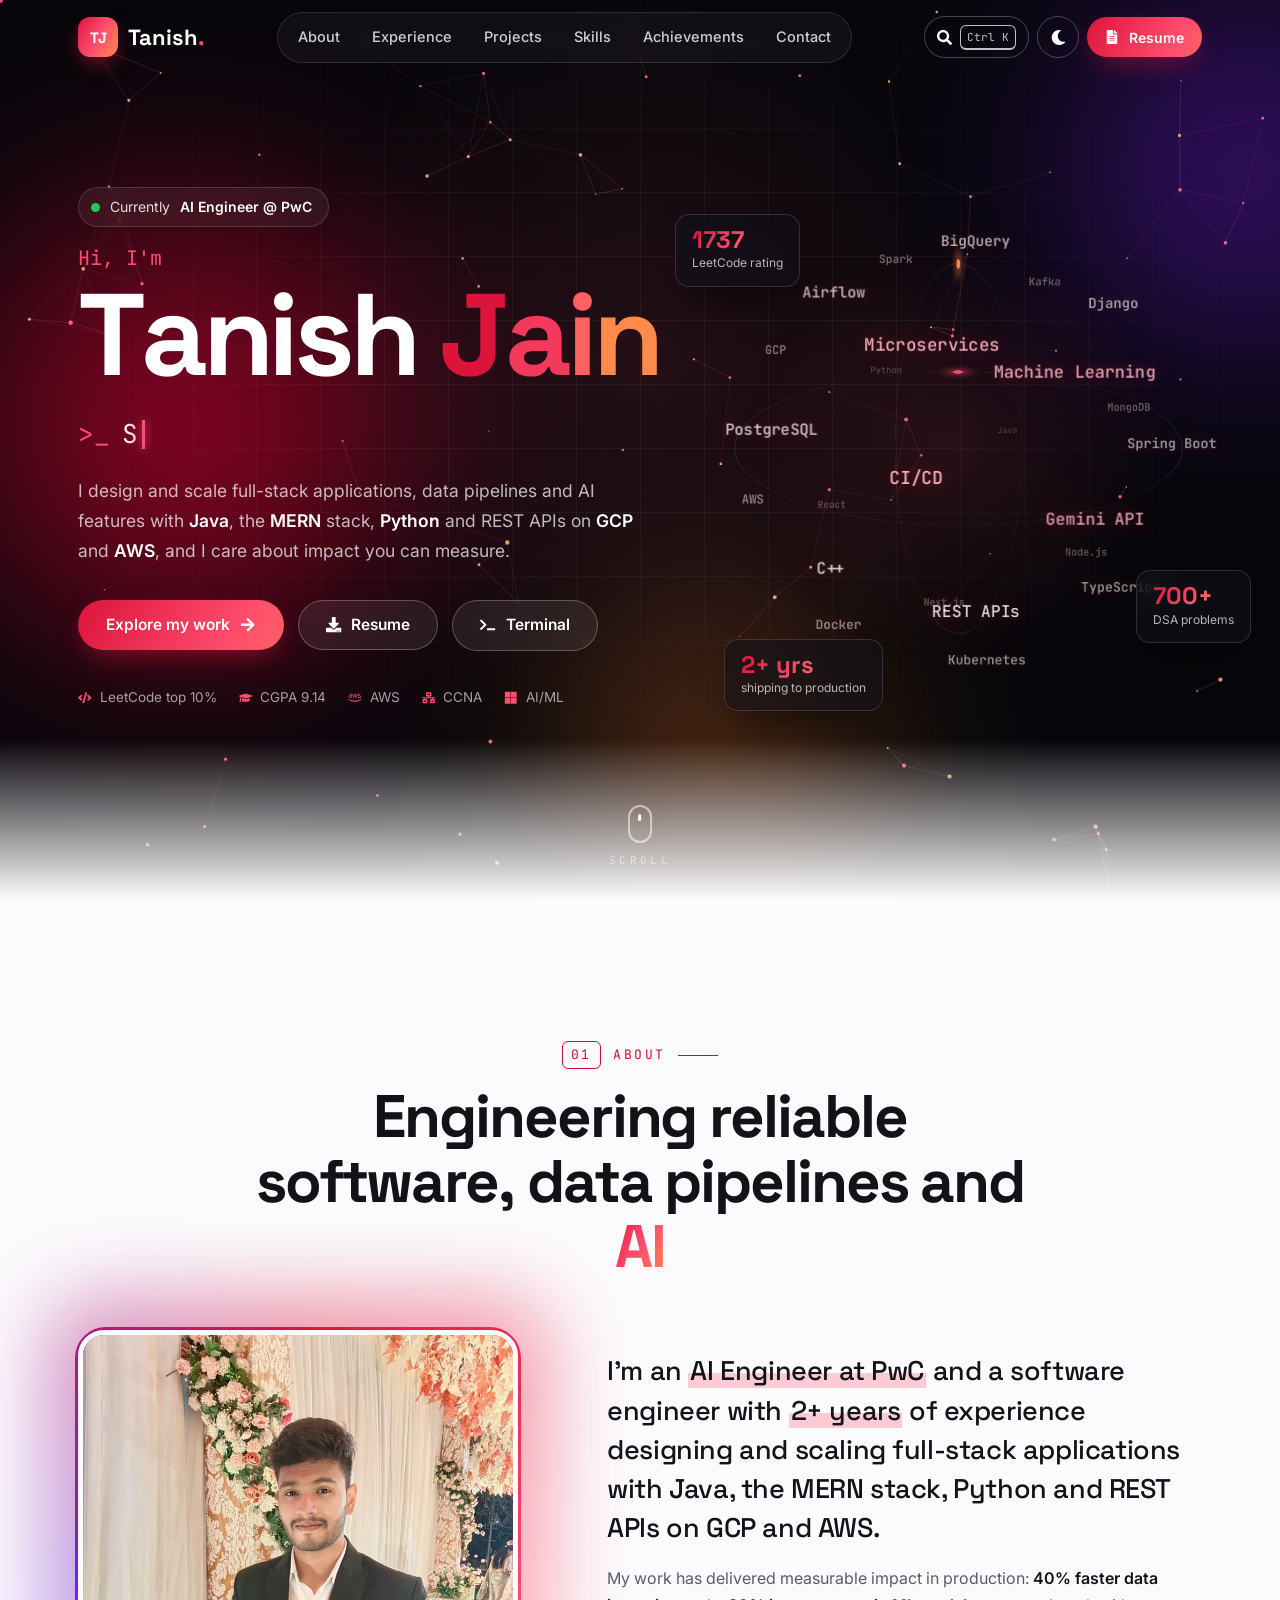
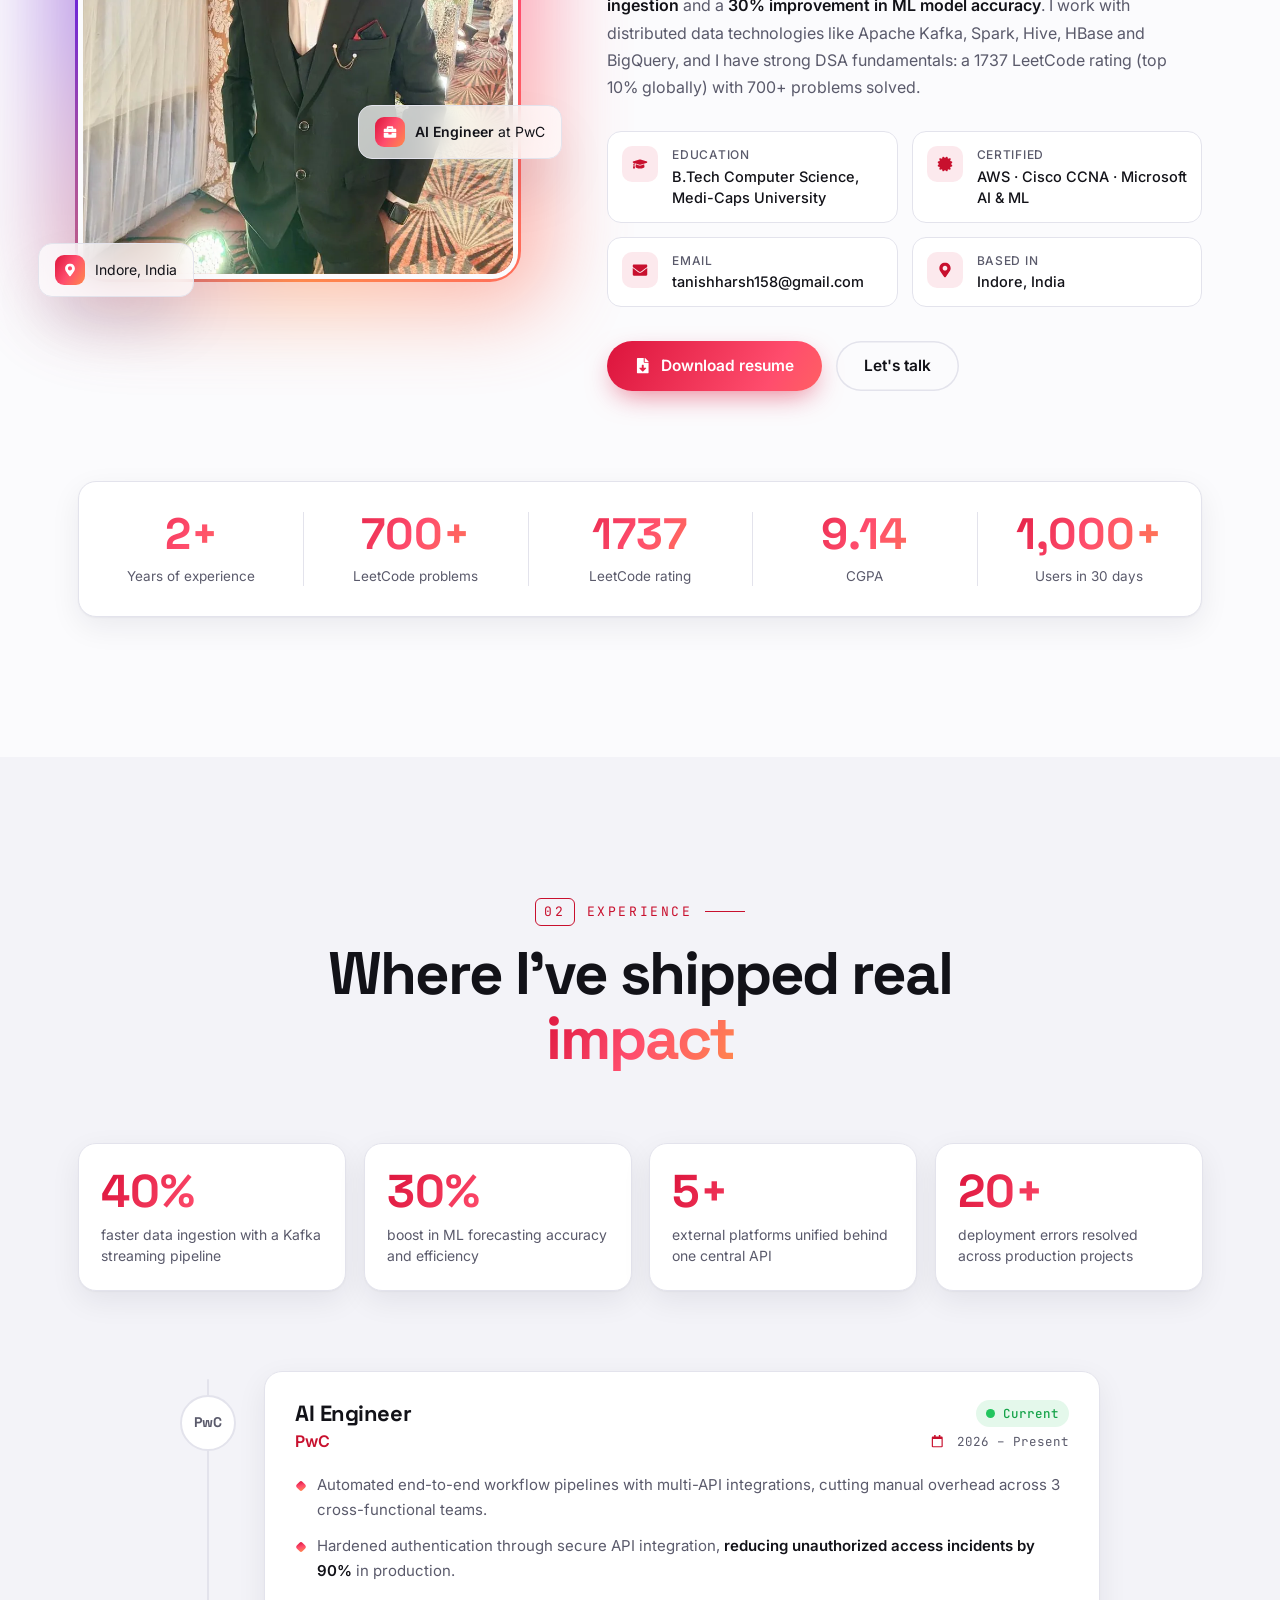
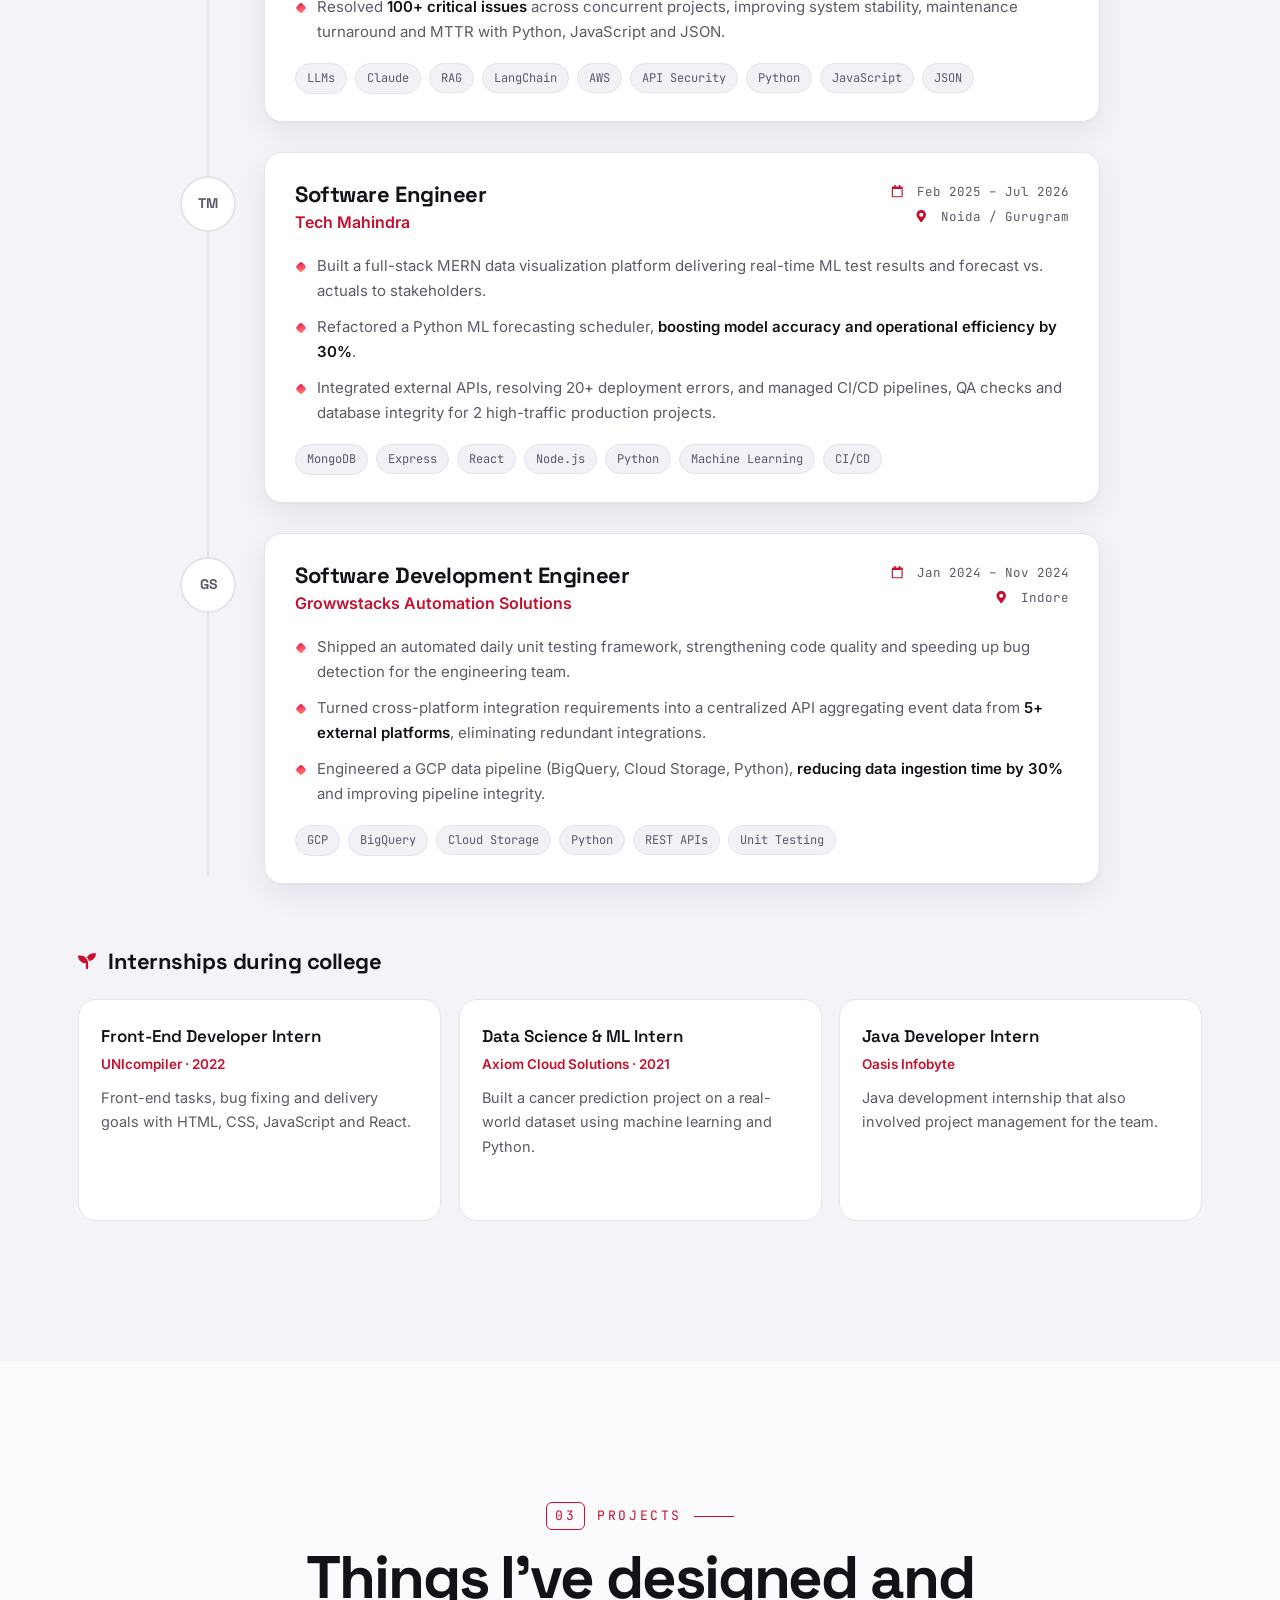
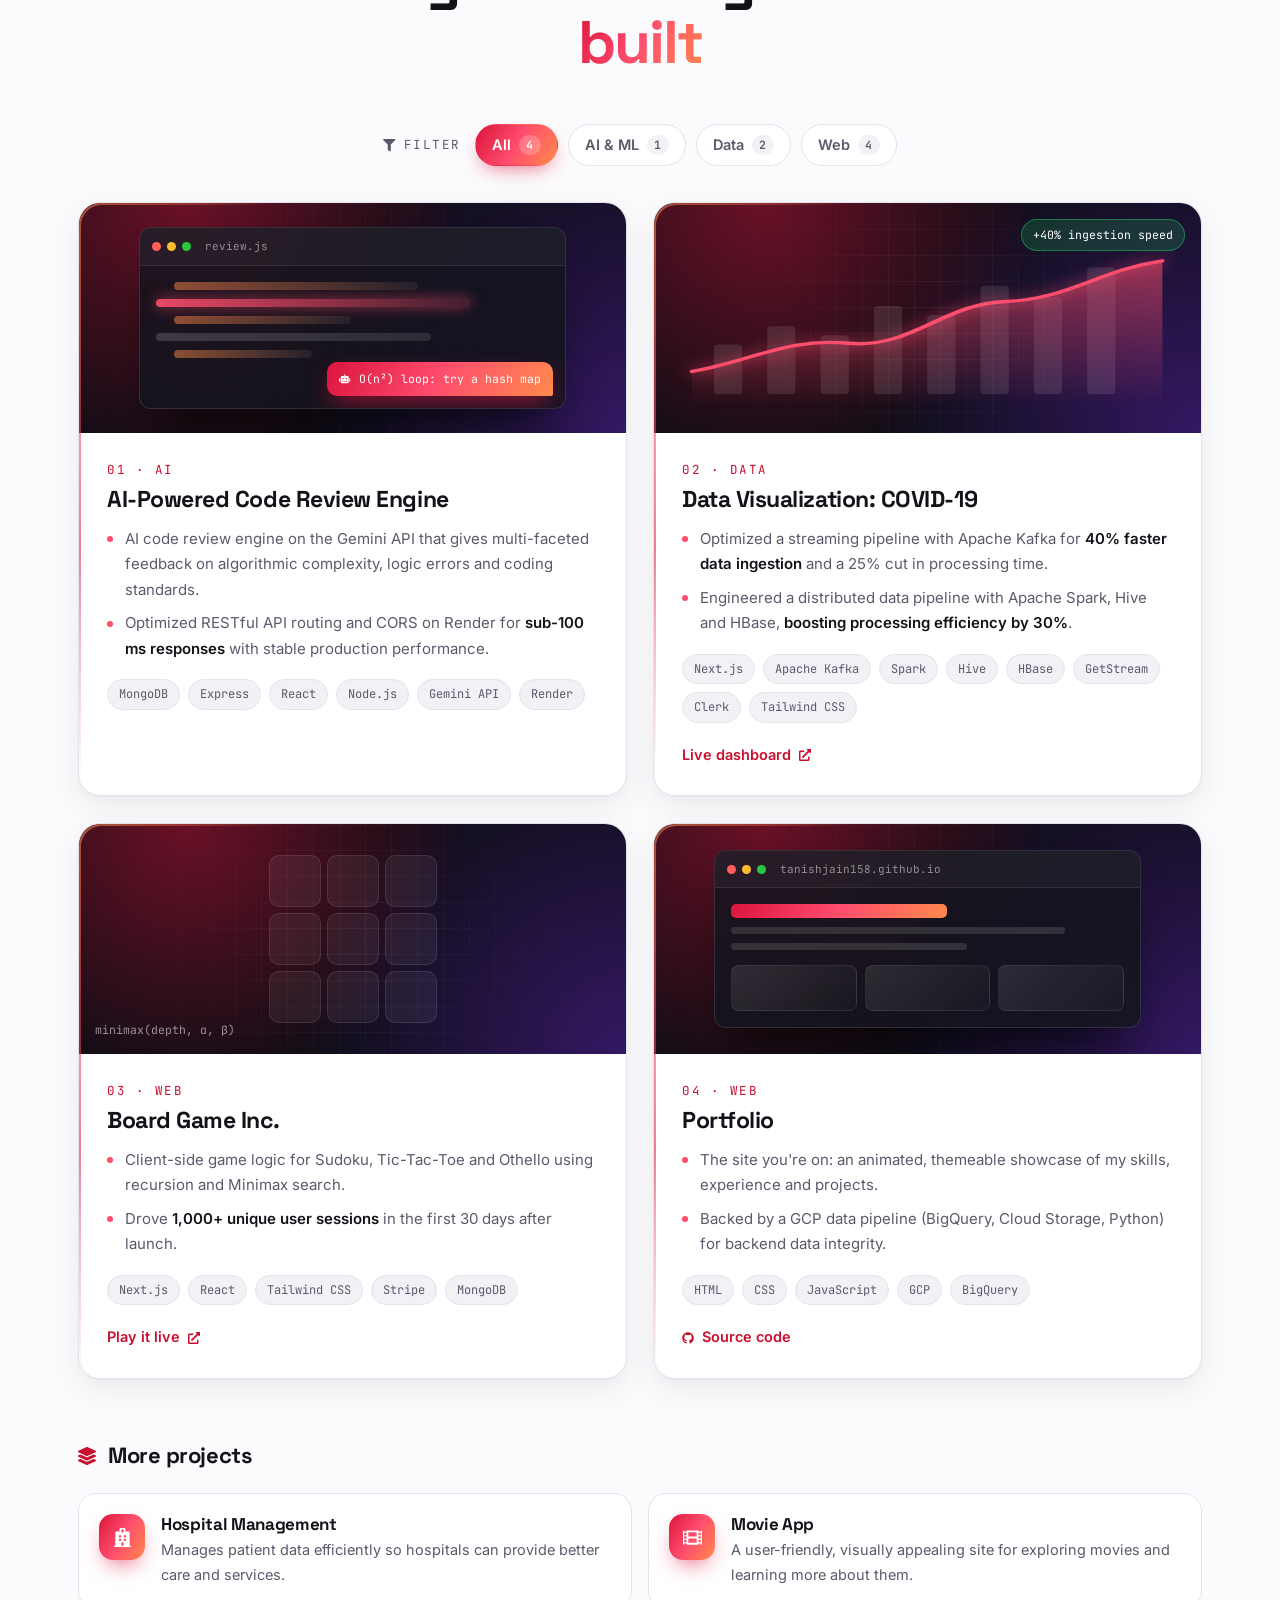
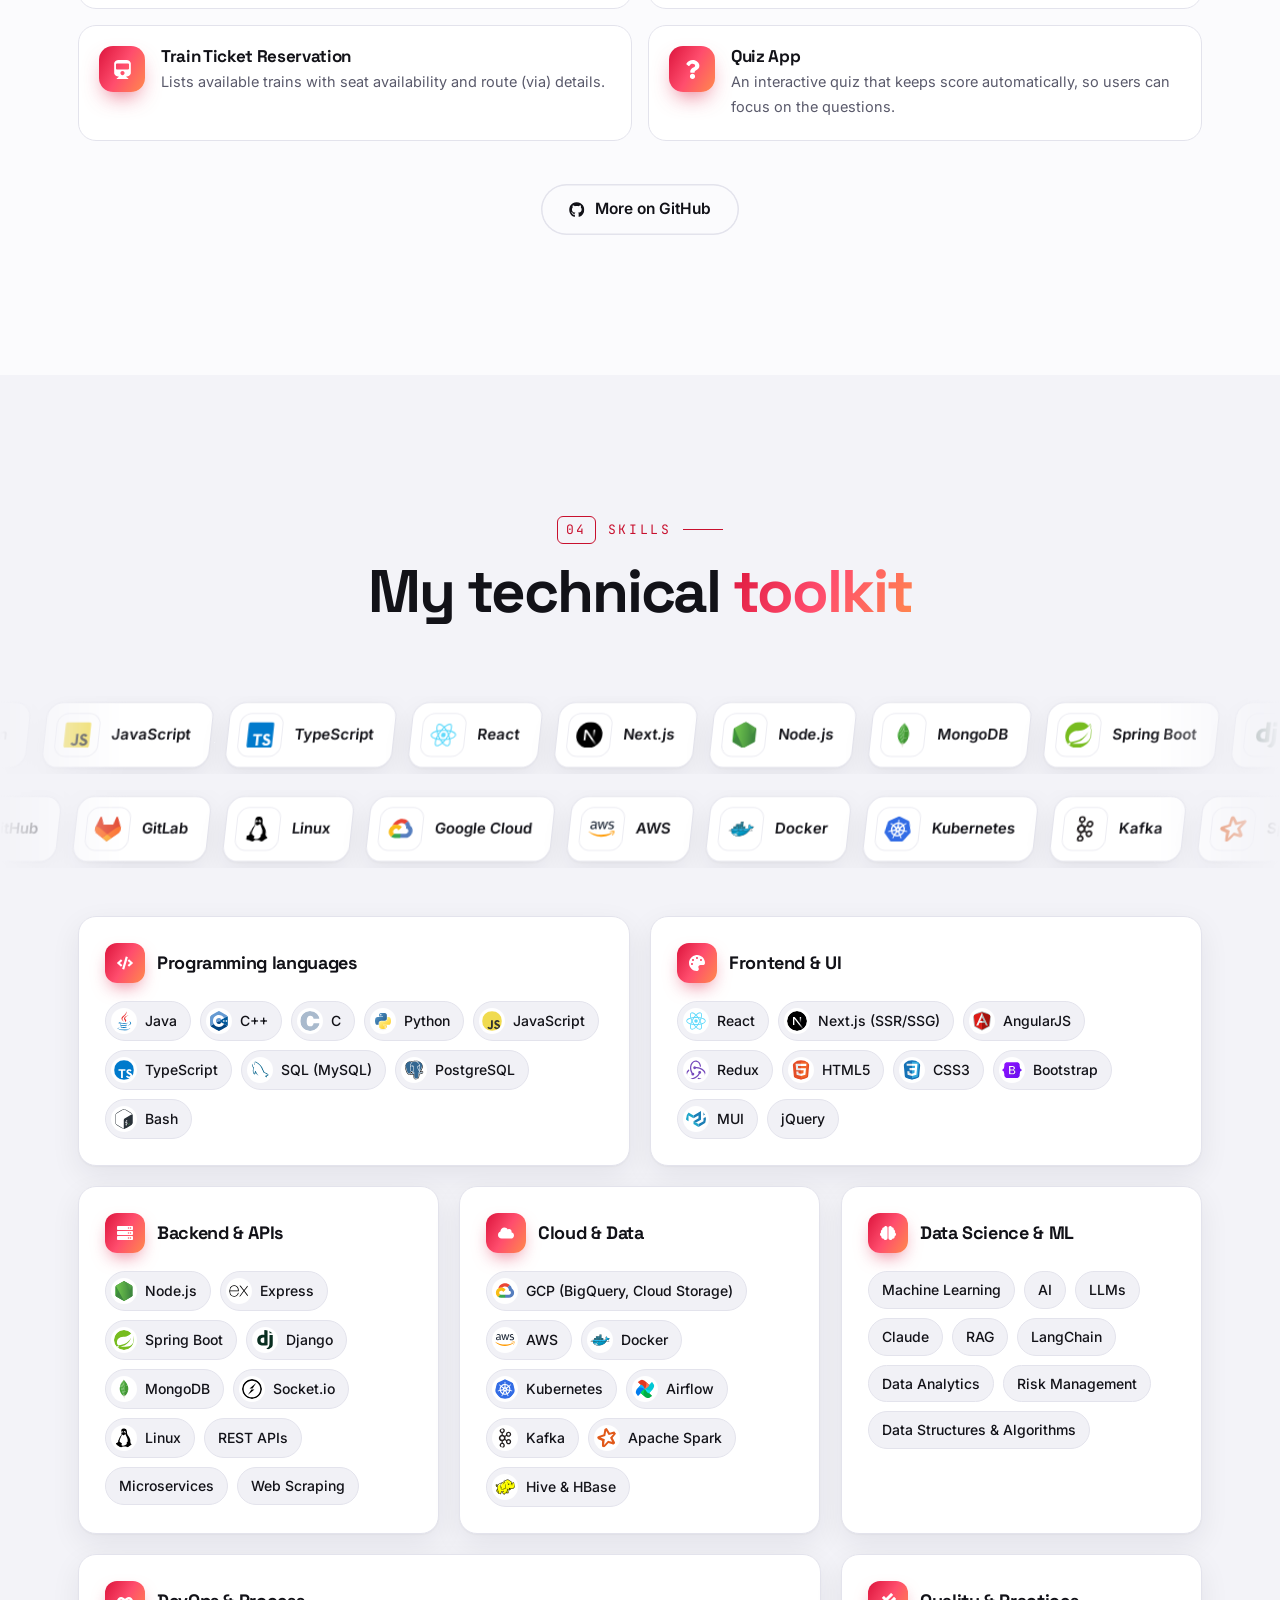
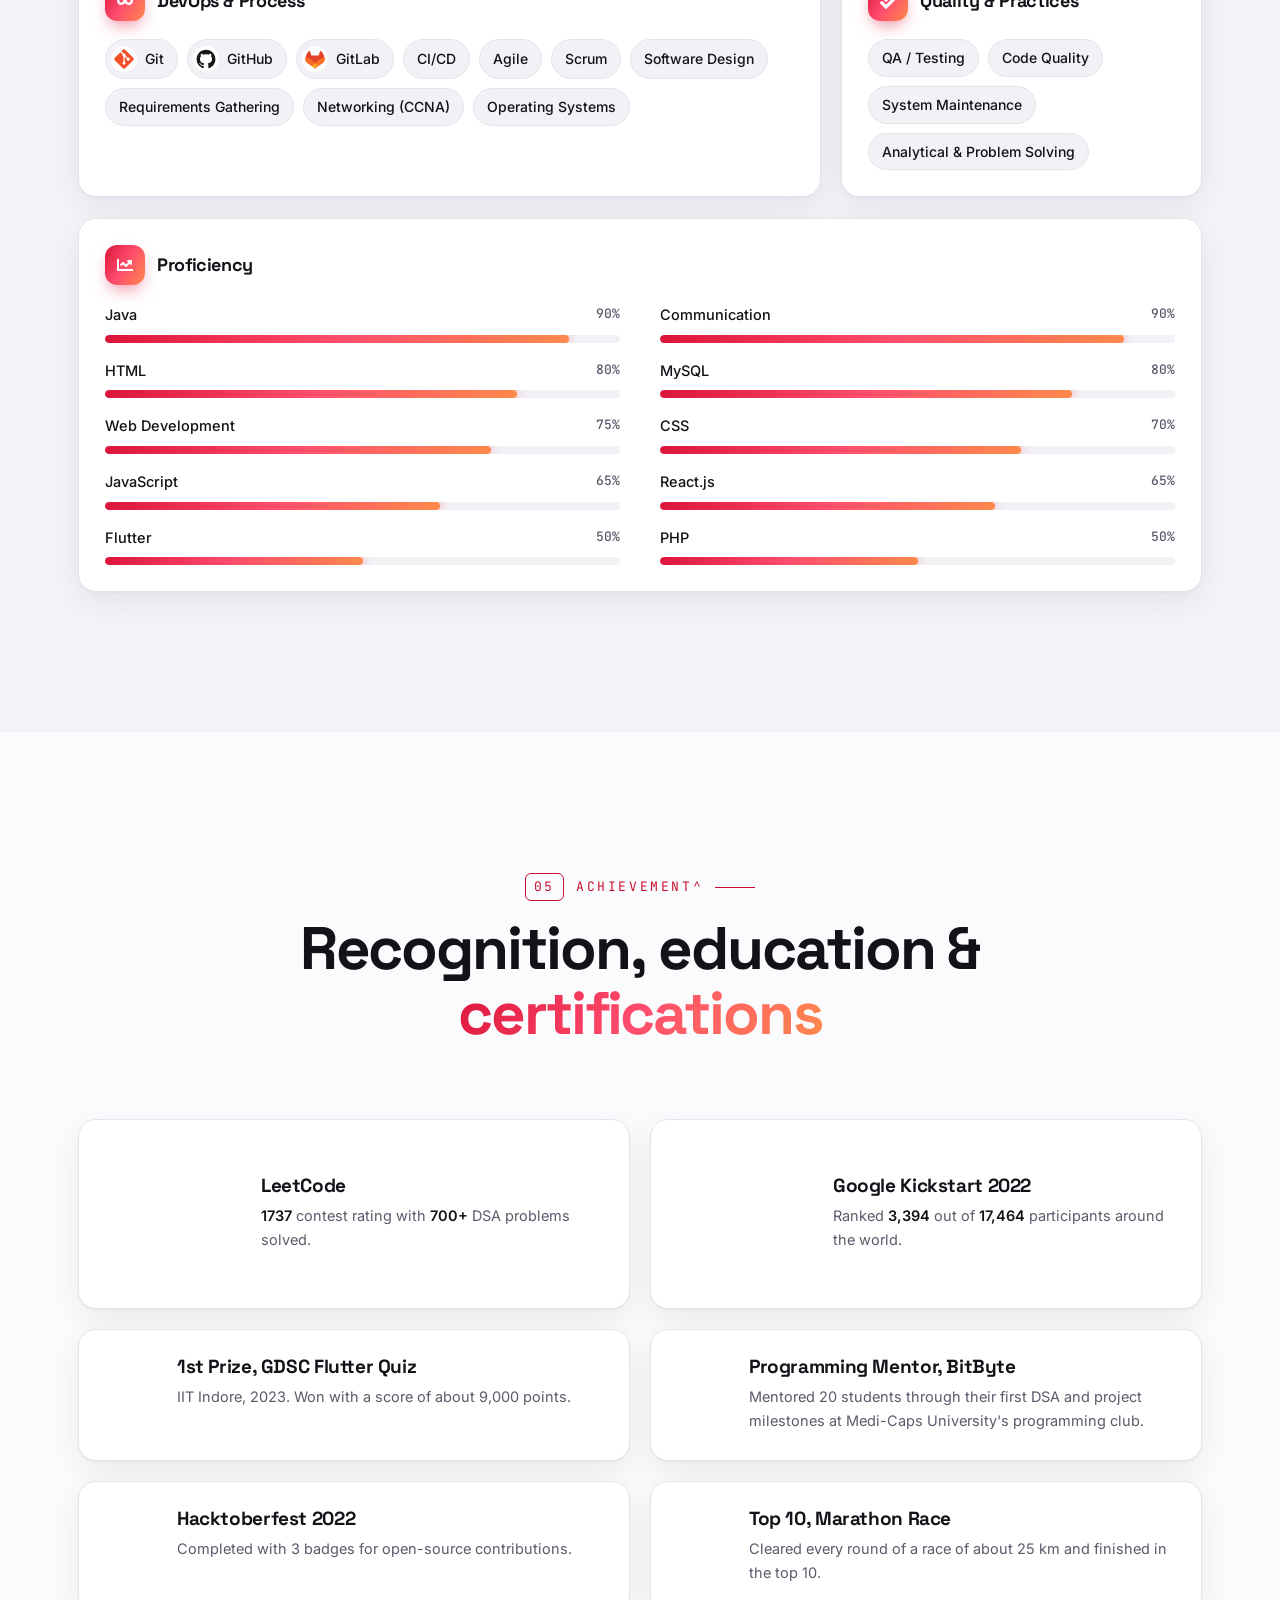
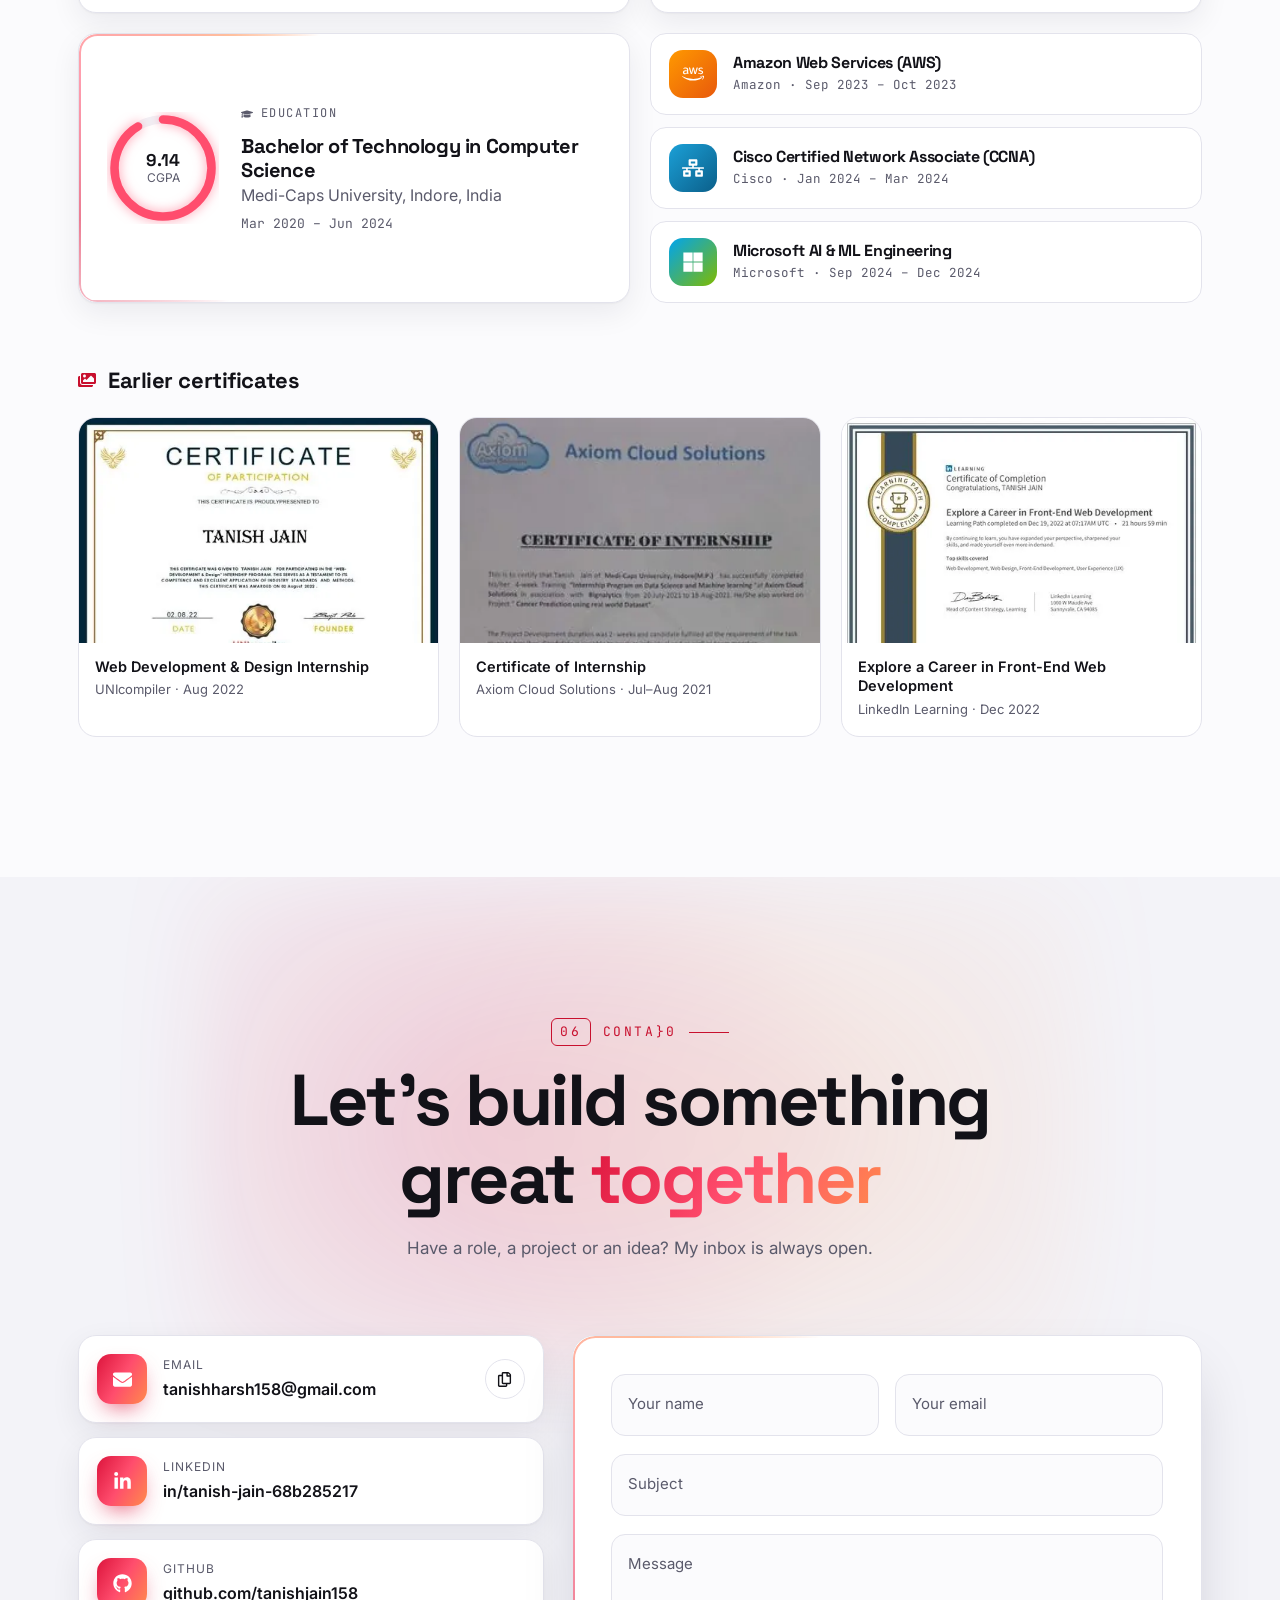
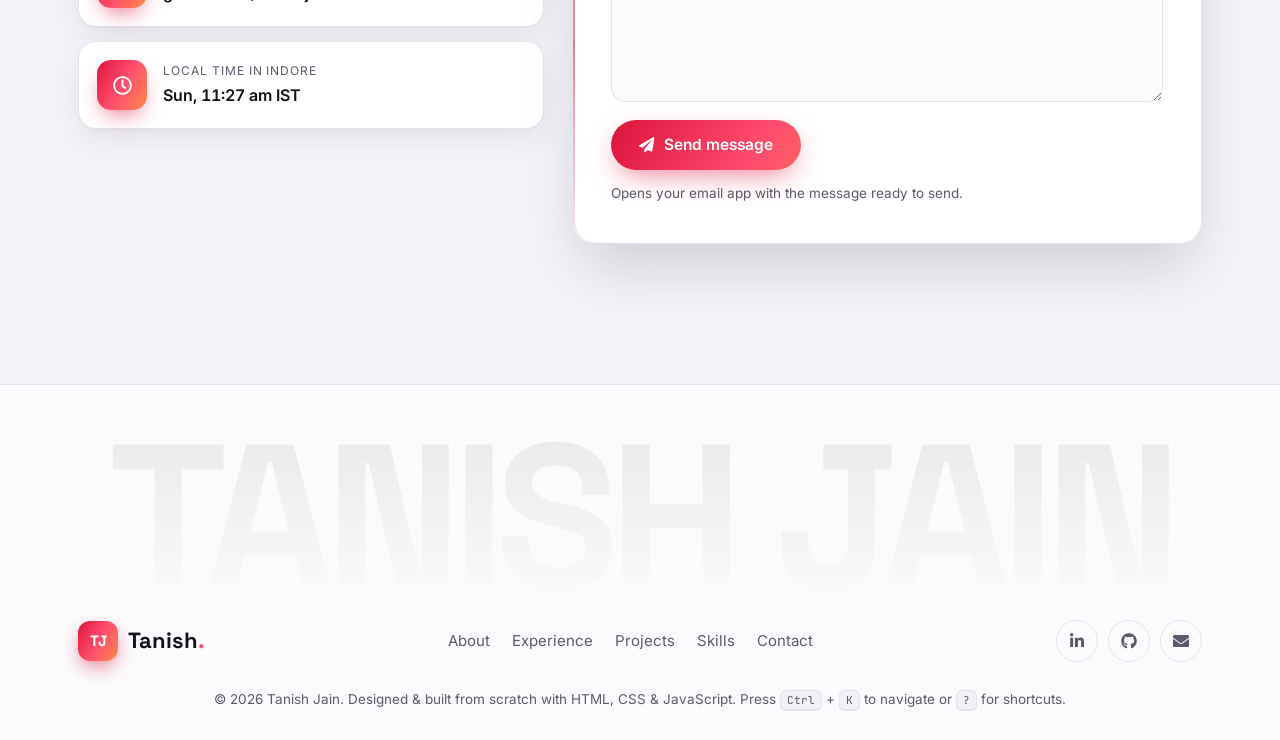
==== commit b165b4c4: "Remove the Code Review Engine live link and the phone number - Drop the "Live project" link (hiring-" ====
--- a/index.html
+++ b/index.html
@@ -32,7 +32,7 @@
     <link rel="preconnect" href="https://fonts.gstatic.com" crossorigin>
     <link rel="preload" as="style" href="https://fonts.googleapis.com/css2?family=Inter:wght@400;500;600;700&family=Space+Grotesk:wght@500;600;700&family=JetBrains+Mono:wght@400;500&display=swap" onload="this.onload=null;this.rel='stylesheet'">
     <noscript><link rel="stylesheet" href="https://fonts.googleapis.com/css2?family=Inter:wght@400;500;600;700&family=Space+Grotesk:wght@500;600;700&family=JetBrains+Mono:wght@400;500&display=swap"></noscript>
-    <link rel="stylesheet" href="style.css?v=20260929c">
+    <link rel="stylesheet" href="style.css?v=20260929d">
 
     <script type="application/ld+json">
 {
@@ -114,7 +114,7 @@
             }, 5000);
         })();
     </script>
-    <script src="script.js?v=20260929c" defer></script>
+    <script src="script.js?v=20260929d" defer></script>
 </head>
 <body>
     <svg class="sprite" aria-hidden="true" focusable="false" width="0" height="0"><defs>
@@ -153,7 +153,6 @@
         <symbol id="i-network-wired" viewBox="0 0 640 512"><path d="M640 264v-16c0-8.84-7.16-16-16-16H344v-40h72c17.67 0 32-14.33 32-32V32c0-17.67-14.33-32-32-32H224c-17.67 0-32 14.33-32 32v128c0 17.67 14.33 32 32 32h72v40H16c-8.84 0-16 7.16-16 16v16c0 8.84 7.16 16 16 16h104v40H64c-17.67 0-32 14.33-32 32v128c0 17.67 14.33 32 32 32h160c17.67 0 32-14.33 32-32V352c0-17.67-14.33-32-32-32h-56v-40h304v40h-56c-17.67 0-32 14.33-32 32v128c0 17.67 14.33 32 32 32h160c17.67 0 32-14.33 32-32V352c0-17.67-14.33-32-32-32h-56v-40h104c8.84 0 16-7.16 16-16zM256 128V64h128v64H256zm-64 320H96v-64h96v64zm352 0h-96v-64h96v64z"/></symbol>
         <symbol id="i-palette" viewBox="0 0 512 512"><path d="M204.3 5C104.9 24.4 24.8 104.3 5.2 203.4c-37 187 131.7 326.4 258.8 306.7 41.2-6.4 61.4-54.6 42.5-91.7-23.1-45.4 9.9-98.4 60.9-98.4h79.7c35.8 0 64.8-29.6 64.9-65.3C511.5 97.1 368.1-26.9 204.3 5zM96 320c-17.7 0-32-14.3-32-32s14.3-32 32-32 32 14.3 32 32-14.3 32-32 32zm32-128c-17.7 0-32-14.3-32-32s14.3-32 32-32 32 14.3 32 32-14.3 32-32 32zm128-64c-17.7 0-32-14.3-32-32s14.3-32 32-32 32 14.3 32 32-14.3 32-32 32zm128 64c-17.7 0-32-14.3-32-32s14.3-32 32-32 32 14.3 32 32-14.3 32-32 32z"/></symbol>
         <symbol id="i-paper-plane" viewBox="0 0 512 512"><path d="M476 3.2L12.5 270.6c-18.1 10.4-15.8 35.6 2.2 43.2L121 358.4l287.3-253.2c5.5-4.9 13.3 2.6 8.6 8.3L176 407v80.5c0 23.6 28.5 32.9 42.5 15.8L282 426l124.6 52.2c14.2 6 30.4-2.9 33-18.2l72-432C515 7.8 493.3-6.8 476 3.2z"/></symbol>
-        <symbol id="i-phone-alt" viewBox="0 0 512 512"><path d="M497.39 361.8l-112-48a24 24 0 0 0-28 6.9l-49.6 60.6A370.66 370.66 0 0 1 130.6 204.11l60.6-49.6a23.94 23.94 0 0 0 6.9-28l-48-112A24.16 24.16 0 0 0 122.6.61l-104 24A24 24 0 0 0 0 48c0 256.5 207.9 464 464 464a24 24 0 0 0 23.4-18.6l24-104a24.29 24.29 0 0 0-14.01-27.6z"/></symbol>
         <symbol id="i-robot" viewBox="0 0 640 512"><path d="M32,224H64V416H32A31.96166,31.96166,0,0,1,0,384V256A31.96166,31.96166,0,0,1,32,224Zm512-48V448a64.06328,64.06328,0,0,1-64,64H160a64.06328,64.06328,0,0,1-64-64V176a79.974,79.974,0,0,1,80-80H288V32a32,32,0,0,1,64,0V96H464A79.974,79.974,0,0,1,544,176ZM264,256a40,40,0,1,0-40,40A39.997,39.997,0,0,0,264,256Zm-8,128H192v32h64Zm96,0H288v32h64ZM456,256a40,40,0,1,0-40,40A39.997,39.997,0,0,0,456,256Zm-8,128H384v32h64ZM640,256V384a31.96166,31.96166,0,0,1-32,32H576V224h32A31.96166,31.96166,0,0,1,640,256Z"/></symbol>
         <symbol id="i-rocket" viewBox="0 0 512 512"><path d="M505.12019,19.09375c-1.18945-5.53125-6.65819-11-12.207-12.1875C460.716,0,435.507,0,410.40747,0,307.17523,0,245.26909,55.20312,199.05238,128H94.83772c-16.34763.01562-35.55658,11.875-42.88664,26.48438L2.51562,253.29688A28.4,28.4,0,0,0,0,264a24.00867,24.00867,0,0,0,24.00582,24H127.81618l-22.47457,22.46875c-11.36521,11.36133-12.99607,32.25781,0,45.25L156.24582,406.625c11.15623,11.1875,32.15619,13.15625,45.27726,0l22.47457-22.46875V488a24.00867,24.00867,0,0,0,24.00581,24,28.55934,28.55934,0,0,0,10.707-2.51562l98.72834-49.39063c14.62888-7.29687,26.50776-26.5,26.50776-42.85937V312.79688c72.59753-46.3125,128.03493-108.40626,128.03493-211.09376C512.07526,76.5,512.07526,51.29688,505.12019,19.09375ZM384.04033,168A40,40,0,1,1,424.05,128,40.02322,40.02322,0,0,1,384.04033,168Z"/></symbol>
         <symbol id="i-search" viewBox="0 0 512 512"><path d="M505 442.7L405.3 343c-4.5-4.5-10.6-7-17-7H372c27.6-35.3 44-79.7 44-128C416 93.1 322.9 0 208 0S0 93.1 0 208s93.1 208 208 208c48.3 0 92.7-16.4 128-44v16.3c0 6.4 2.5 12.5 7 17l99.7 99.7c9.4 9.4 24.6 9.4 33.9 0l28.3-28.3c9.4-9.4 9.4-24.6.1-34zM208 336c-70.7 0-128-57.2-128-128 0-70.7 57.2-128 128-128 70.7 0 128 57.2 128 128 0 70.7-57.2 128-128 128z"/></symbol>
@@ -484,9 +483,6 @@
                                 <li>Optimized RESTful API routing and CORS on Render for <strong>sub-100 ms responses</strong> with stable production performance.</li>
                             </ul>
                             <ul class="chips" aria-label="Built with"><li>MongoDB</li><li>Express</li><li>React</li><li>Node.js</li><li>Gemini API</li><li>Render</li></ul>
-                            <div class="project-links">
-                                <a class="text-link" href="https://hiring-search.careerflow.ai/" target="_blank" rel="noopener noreferrer">Live project <svg class="i i-external-link-alt" aria-hidden="true"><use href="#i-external-link-alt"></use></svg></a>
-                            </div>
                         </div>
                     </article>
 
@@ -858,11 +854,6 @@
                             <span class="cc-icon" aria-hidden="true"><svg class="i i-envelope" aria-hidden="true"><use href="#i-envelope"></use></svg></span>
                             <div class="cc-body"><span class="cc-label">Email</span><a href="mailto:tanishharsh158@gmail.com">tanishharsh158@<wbr>gmail.com</a></div>
                             <button class="icon-btn copy-btn" type="button" data-copy="tanishharsh158@gmail.com" aria-label="Copy email address"><svg class="i i-copy" aria-hidden="true"><use href="#i-copy"></use></svg></button>
-                        </li>
-                        <li class="contact-card tilt" data-reveal>
-                            <span class="cc-icon" aria-hidden="true"><svg class="i i-phone-alt" aria-hidden="true"><use href="#i-phone-alt"></use></svg></span>
-                            <div class="cc-body"><span class="cc-label">Phone</span><a href="tel:+919602001568">+91&nbsp;96020&nbsp;01568</a></div>
-                            <button class="icon-btn copy-btn" type="button" data-copy="+91 9602001568" aria-label="Copy phone number"><svg class="i i-copy" aria-hidden="true"><use href="#i-copy"></use></svg></button>
                         </li>
                         <li class="contact-card tilt" data-reveal>
                             <span class="cc-icon" aria-hidden="true"><svg class="i i-linkedin-in" aria-hidden="true"><use href="#i-linkedin-in"></use></svg></span>
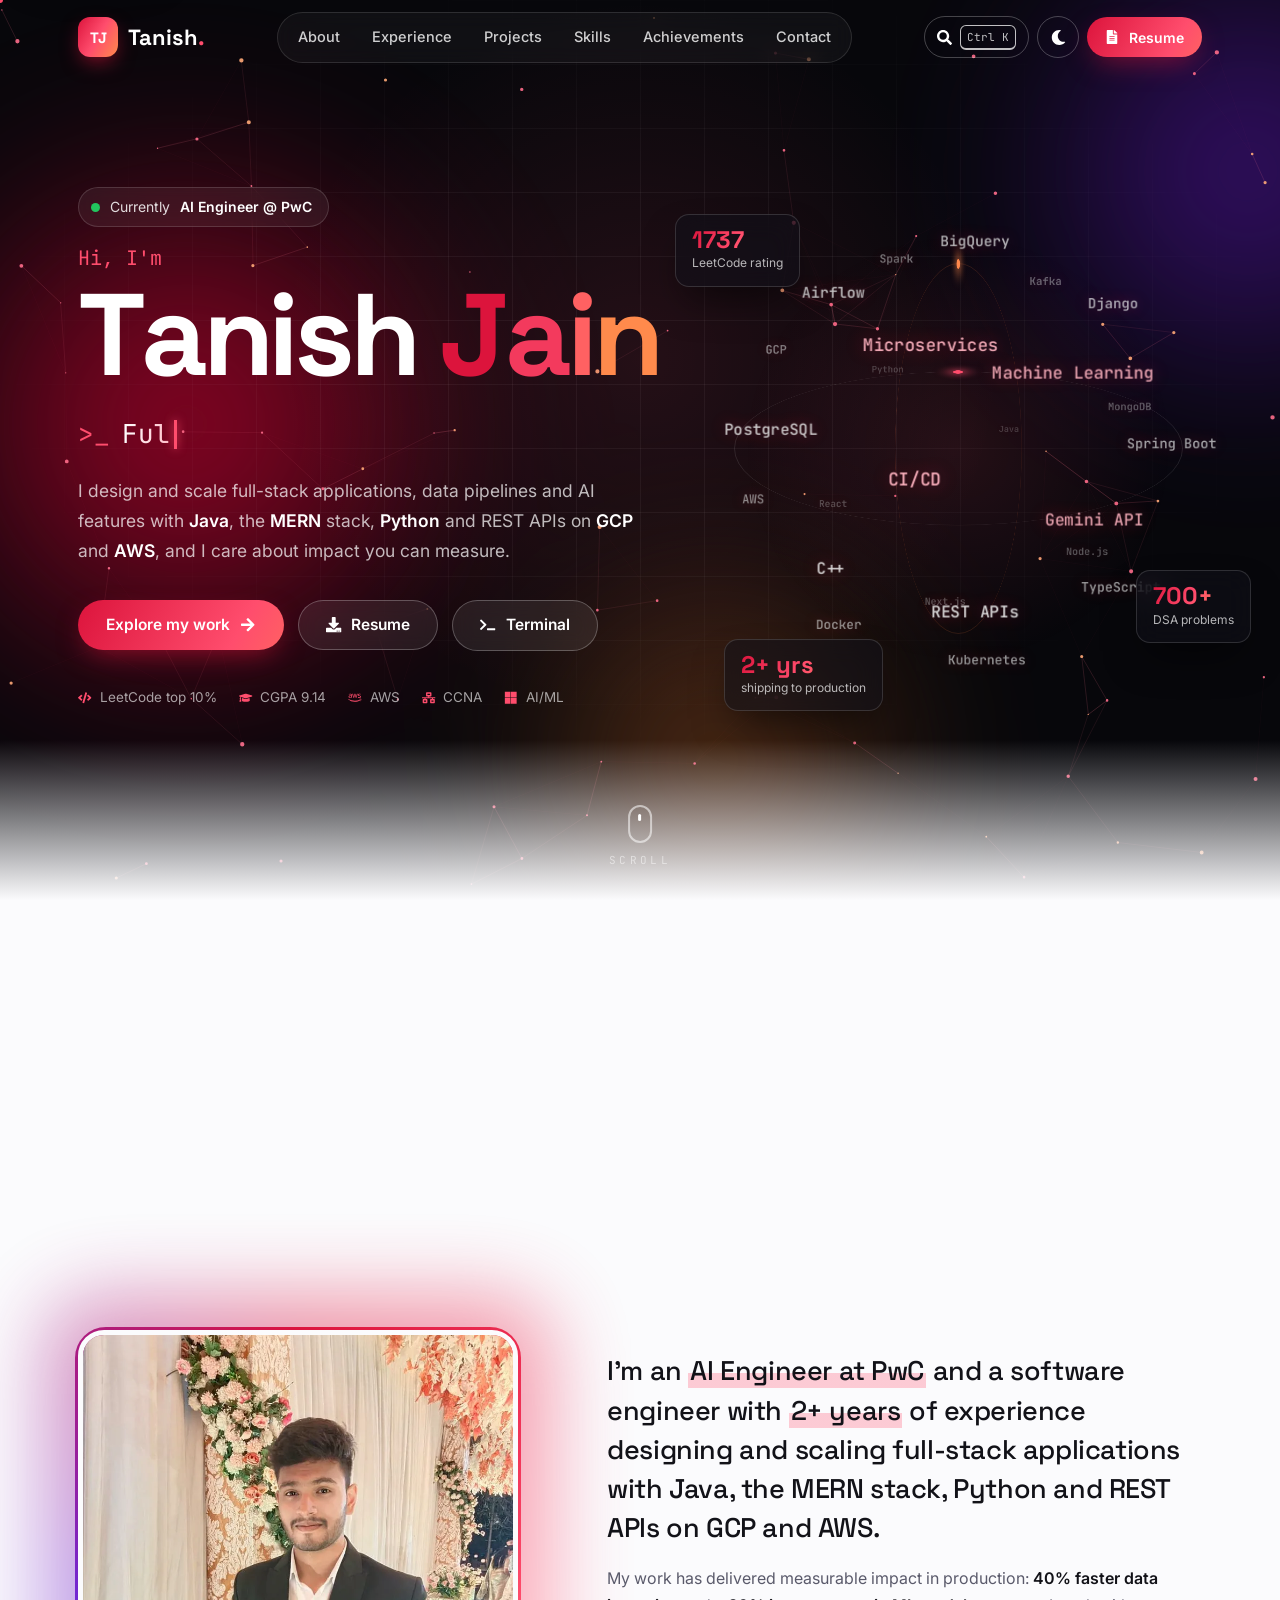
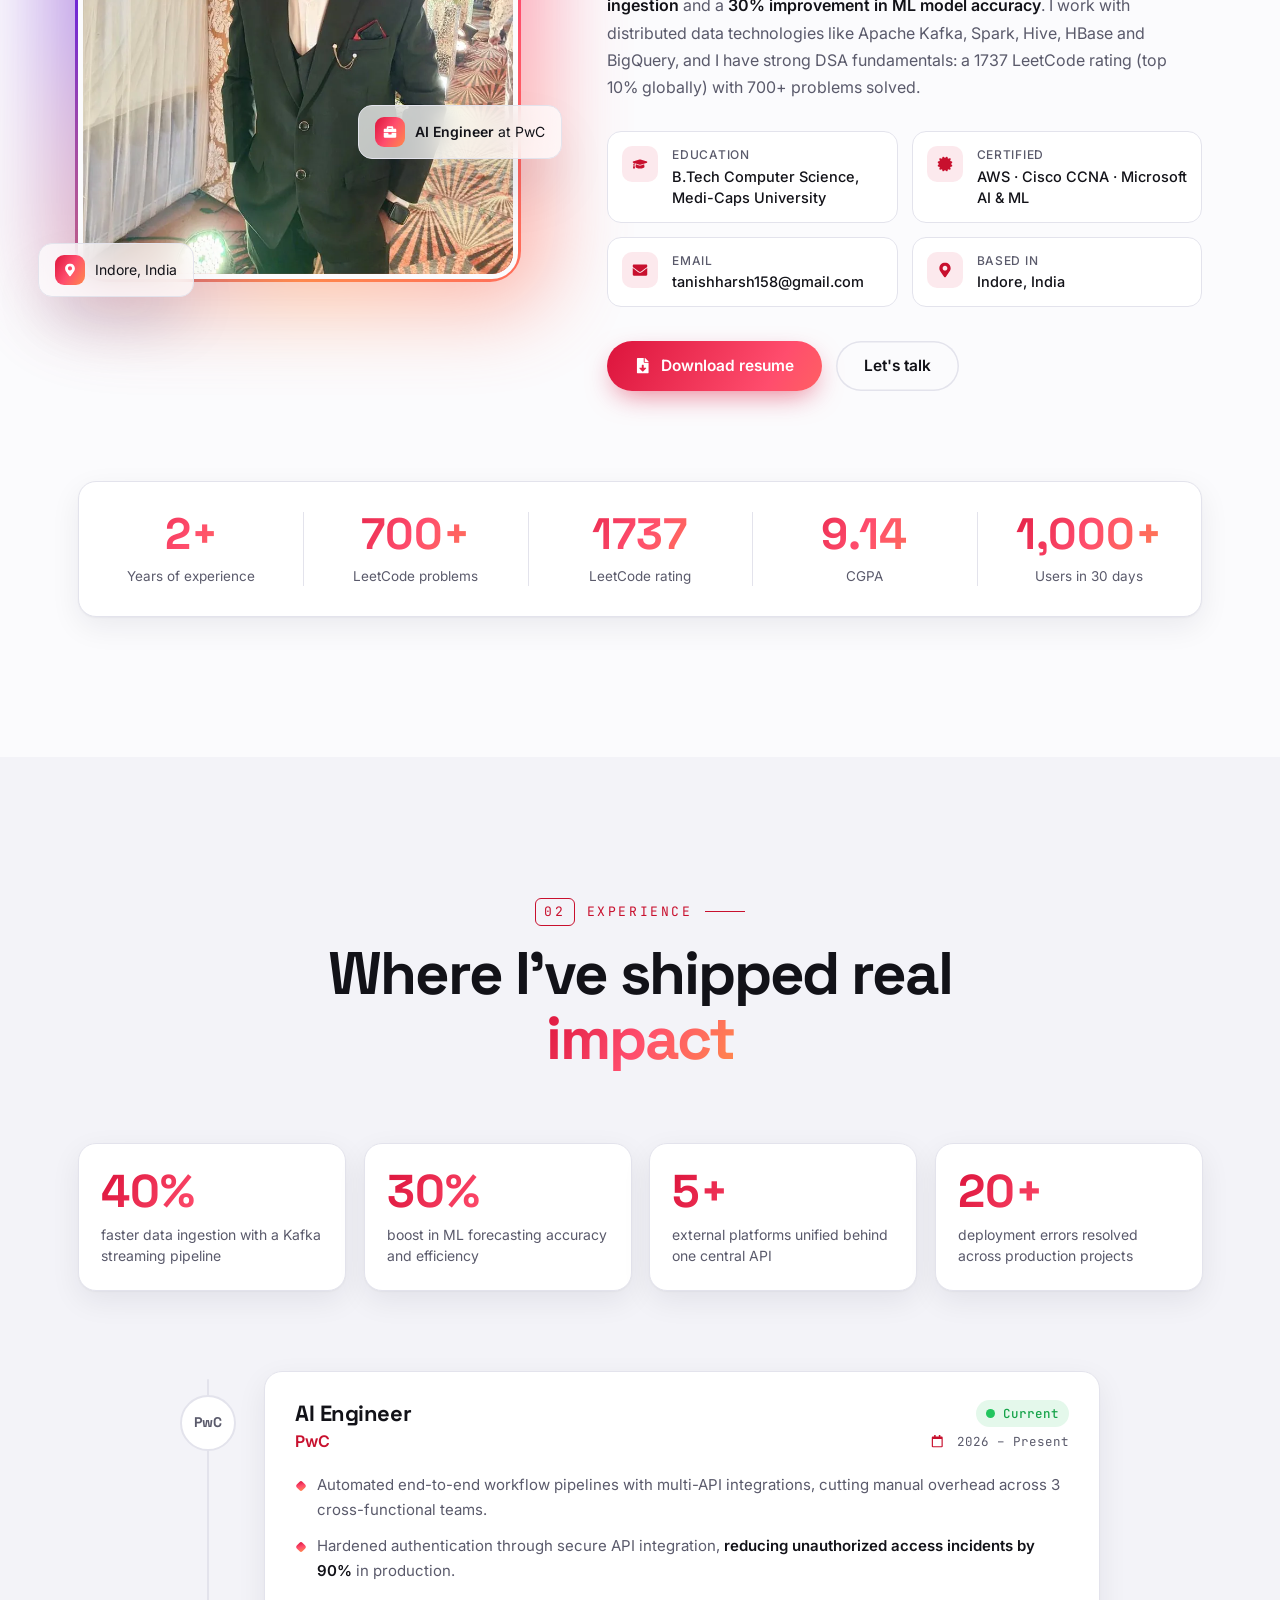
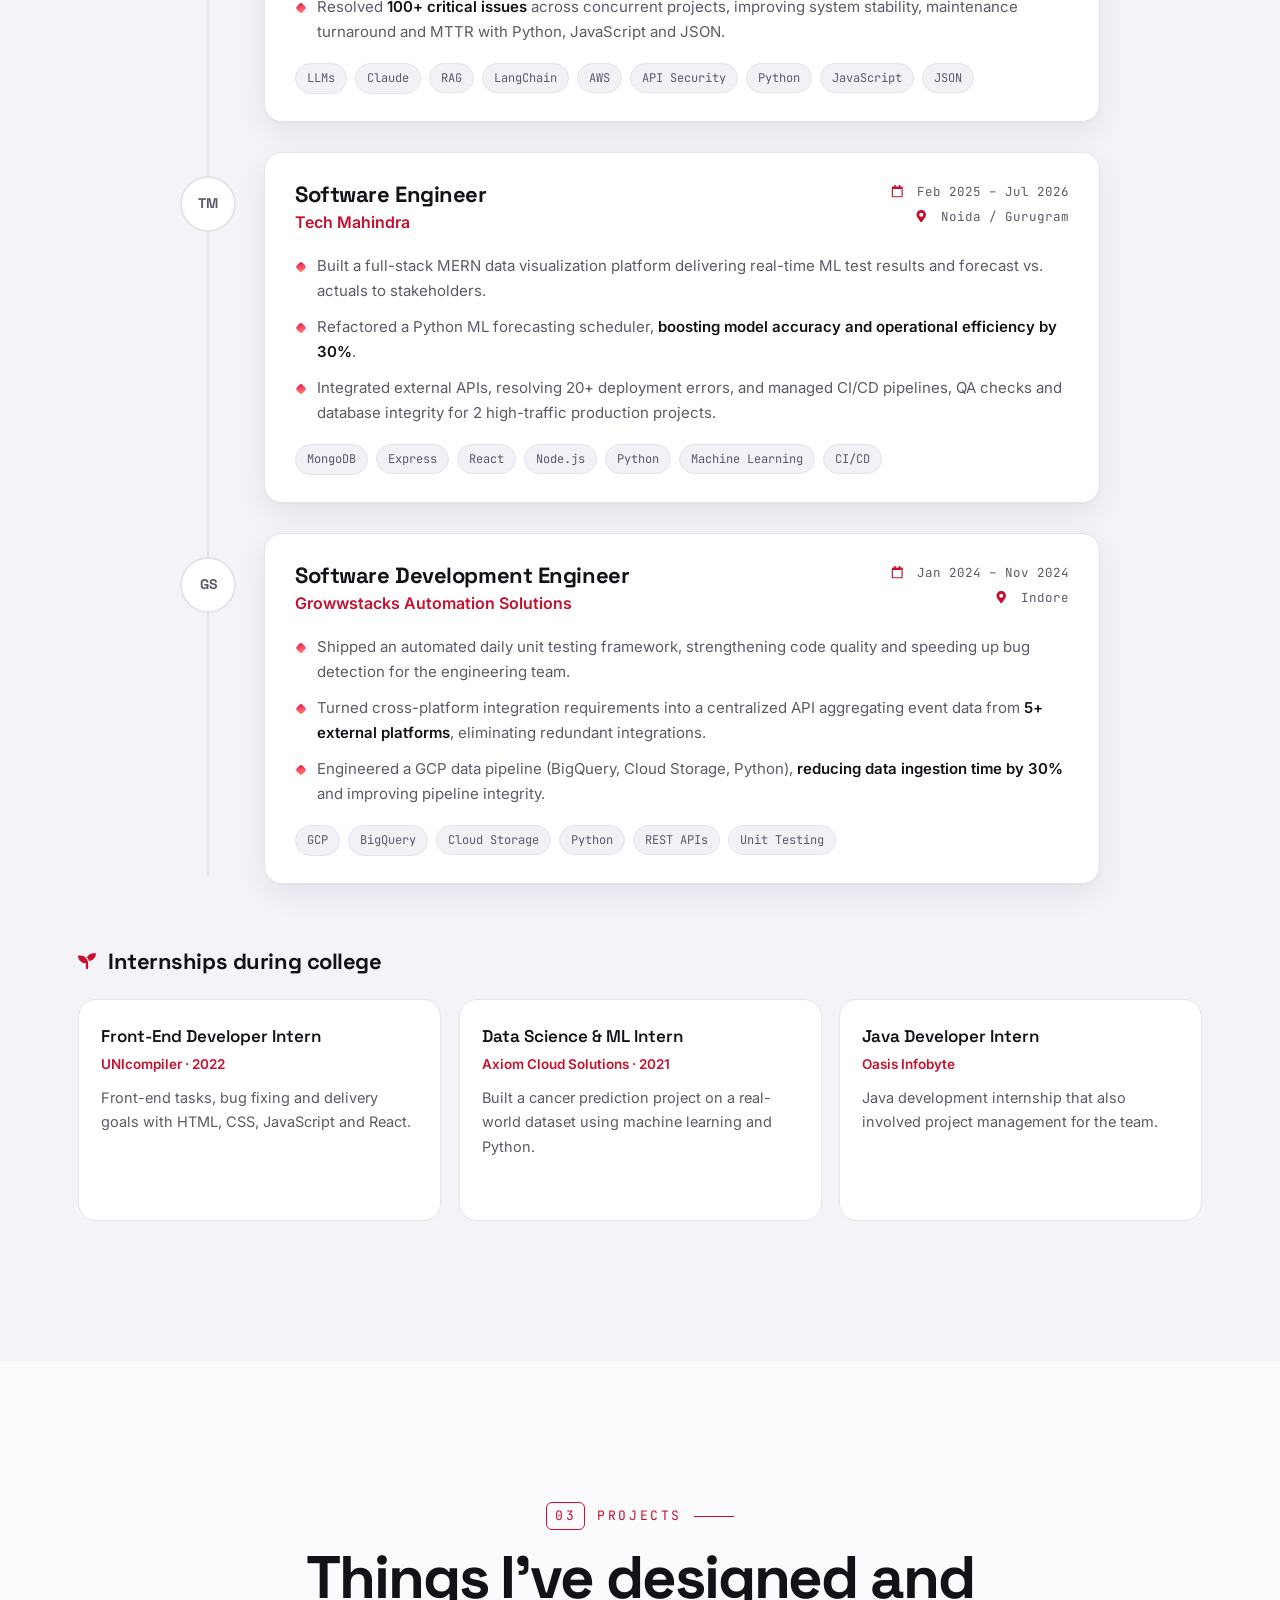
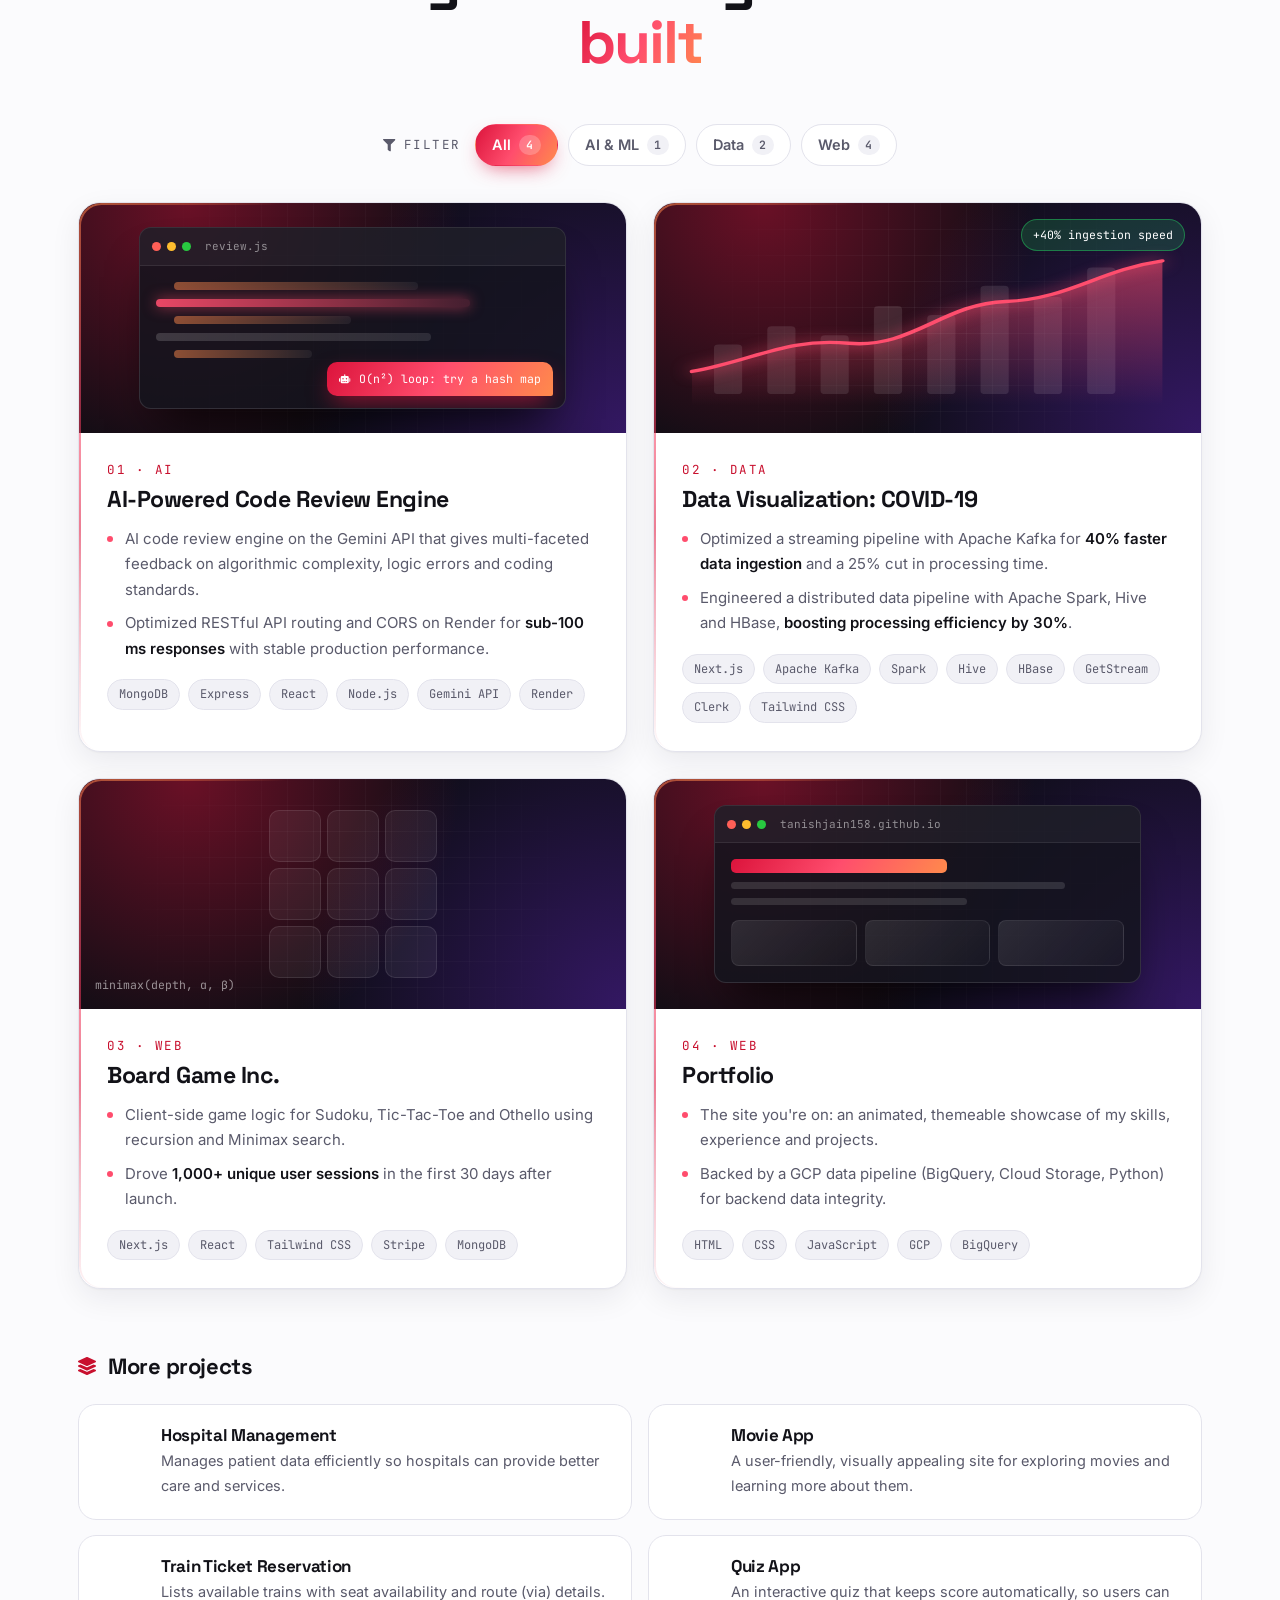
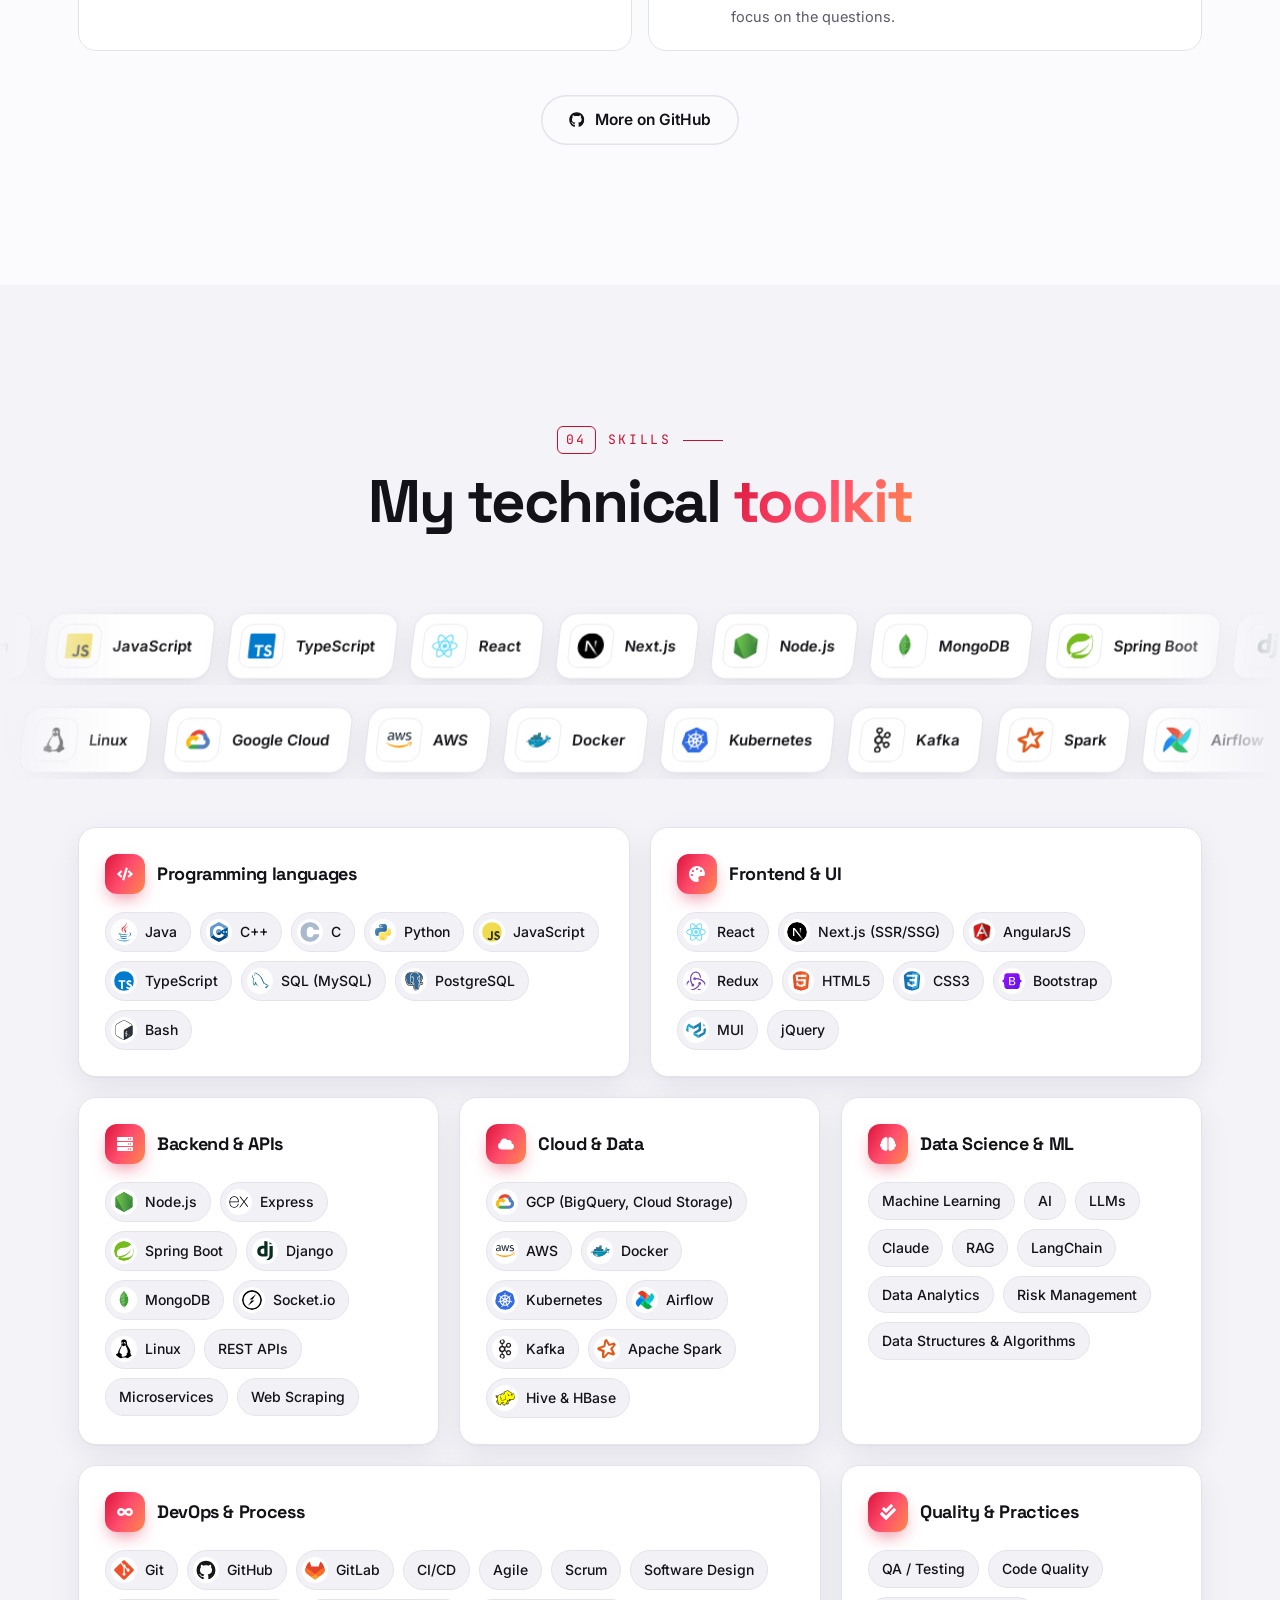
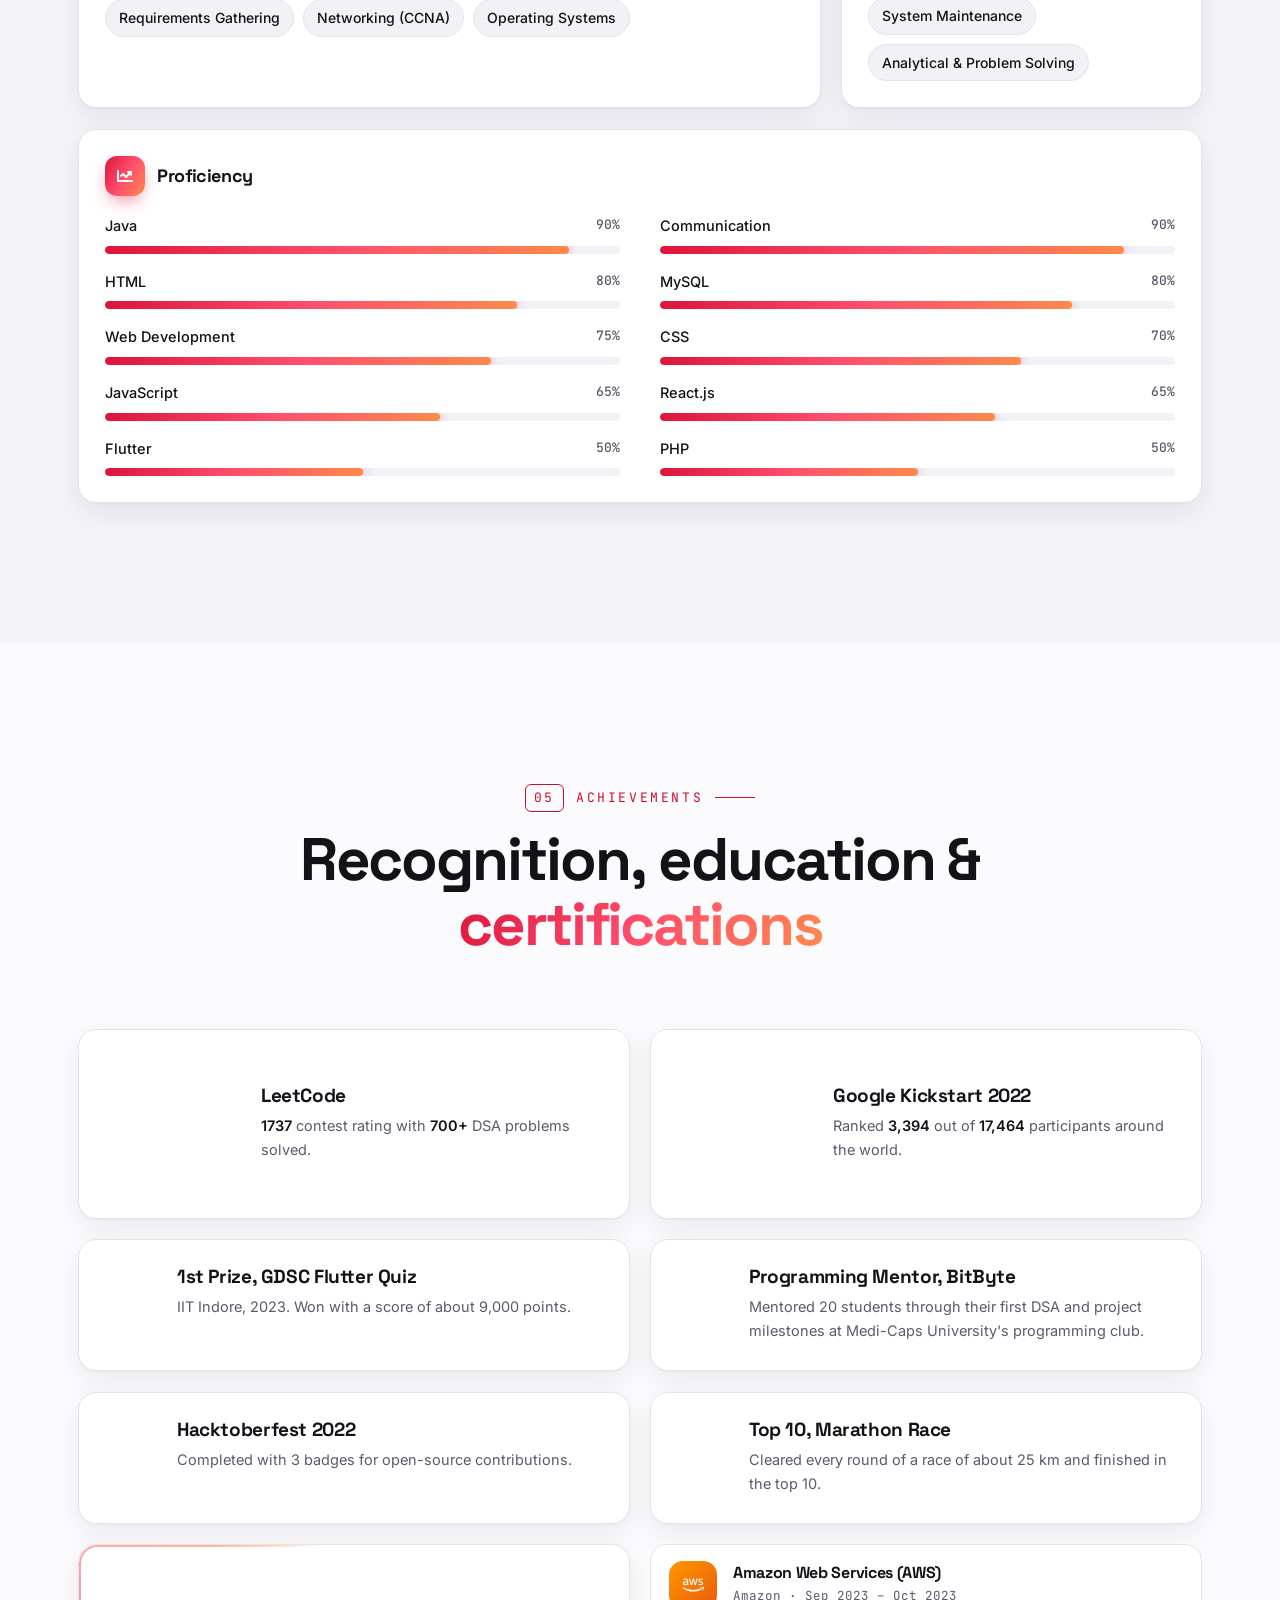
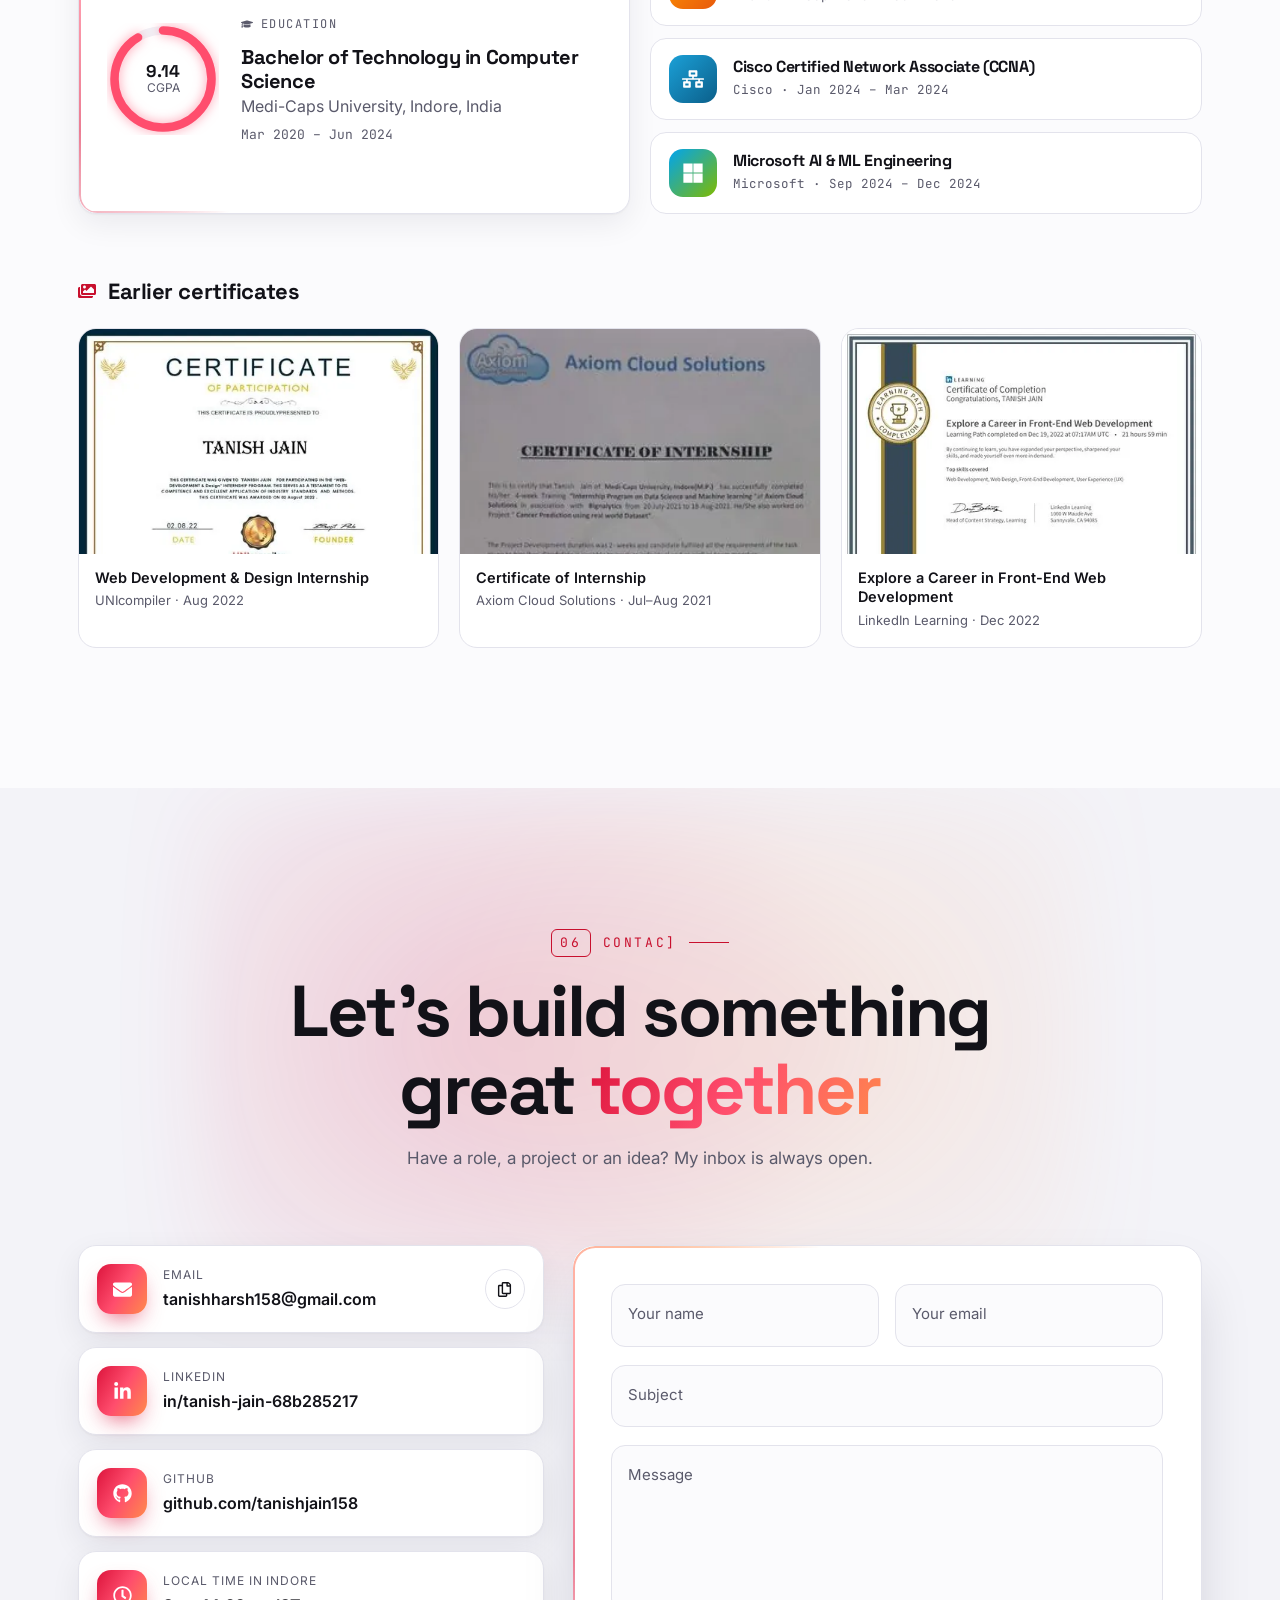
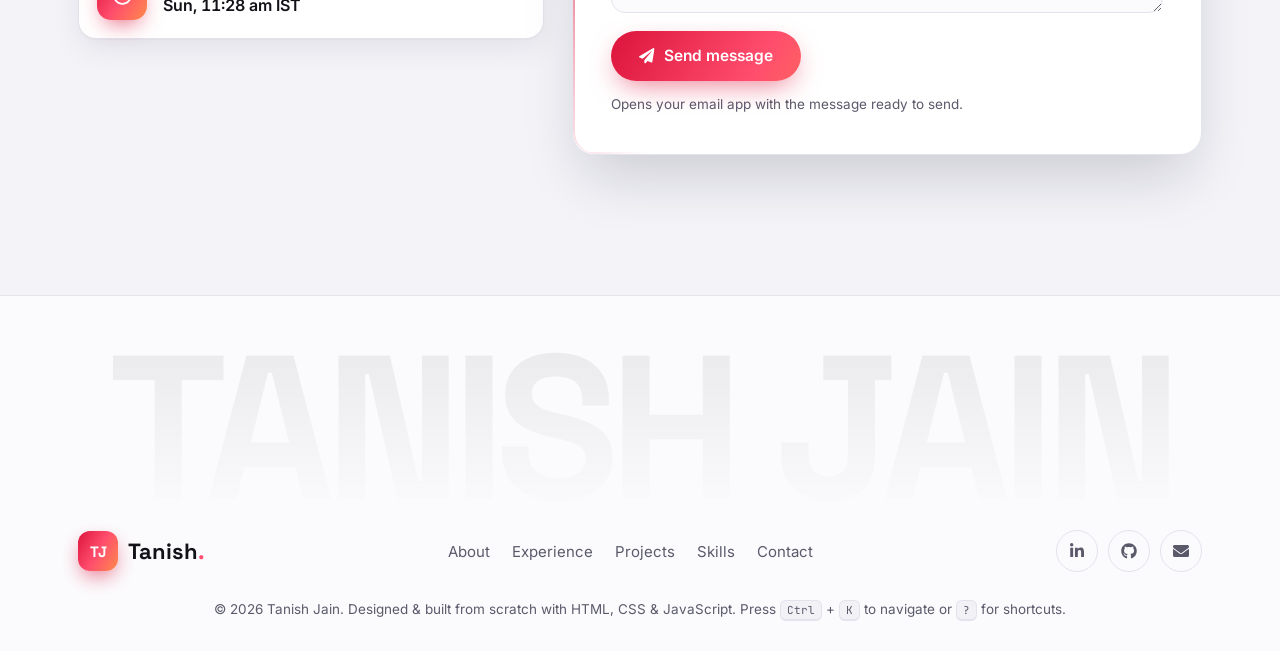
==== commit 329852cb: "Remove the remaining project links Drop the "Live dashboard" (COVID-19), "Play it live" (Board Game " ====
--- a/index.html
+++ b/index.html
@@ -32,7 +32,7 @@
     <link rel="preconnect" href="https://fonts.gstatic.com" crossorigin>
     <link rel="preload" as="style" href="https://fonts.googleapis.com/css2?family=Inter:wght@400;500;600;700&family=Space+Grotesk:wght@500;600;700&family=JetBrains+Mono:wght@400;500&display=swap" onload="this.onload=null;this.rel='stylesheet'">
     <noscript><link rel="stylesheet" href="https://fonts.googleapis.com/css2?family=Inter:wght@400;500;600;700&family=Space+Grotesk:wght@500;600;700&family=JetBrains+Mono:wght@400;500&display=swap"></noscript>
-    <link rel="stylesheet" href="style.css?v=20260929d">
+    <link rel="stylesheet" href="style.css?v=20260929e">
 
     <script type="application/ld+json">
 {
@@ -114,7 +114,7 @@
             }, 5000);
         })();
     </script>
-    <script src="script.js?v=20260929d" defer></script>
+    <script src="script.js?v=20260929e" defer></script>
 </head>
 <body>
     <svg class="sprite" aria-hidden="true" focusable="false" width="0" height="0"><defs>
@@ -515,9 +515,6 @@
                                 <li>Engineered a distributed data pipeline with Apache Spark, Hive and HBase, <strong>boosting processing efficiency by 30%</strong>.</li>
                             </ul>
                             <ul class="chips" aria-label="Built with"><li>Next.js</li><li>Apache Kafka</li><li>Spark</li><li>Hive</li><li>HBase</li><li>GetStream</li><li>Clerk</li><li>Tailwind CSS</li></ul>
-                            <div class="project-links">
-                                <a class="text-link" href="https://covid19-dash.github.io/" target="_blank" rel="noopener noreferrer">Live dashboard <svg class="i i-external-link-alt" aria-hidden="true"><use href="#i-external-link-alt"></use></svg></a>
-                            </div>
                         </div>
                     </article>
 
@@ -539,9 +536,6 @@
                                 <li>Drove <strong>1,000+ unique user sessions</strong> in the first 30 days after launch.</li>
                             </ul>
                             <ul class="chips" aria-label="Built with"><li>Next.js</li><li>React</li><li>Tailwind CSS</li><li>Stripe</li><li>MongoDB</li></ul>
-                            <div class="project-links">
-                                <a class="text-link" href="https://chimerical-hummingbird-a213c6.netlify.app/" target="_blank" rel="noopener noreferrer">Play it live <svg class="i i-external-link-alt" aria-hidden="true"><use href="#i-external-link-alt"></use></svg></a>
-                            </div>
                         </div>
                     </article>
 
@@ -564,9 +558,6 @@
                                 <li>Backed by a GCP data pipeline (BigQuery, Cloud Storage, Python) for backend data integrity.</li>
                             </ul>
                             <ul class="chips" aria-label="Built with"><li>HTML</li><li>CSS</li><li>JavaScript</li><li>GCP</li><li>BigQuery</li></ul>
-                            <div class="project-links">
-                                <a class="text-link" href="https://github.com/tanishjain158/TanishPortfolio" target="_blank" rel="noopener noreferrer"><svg class="i i-github" aria-hidden="true"><use href="#i-github"></use></svg> Source code</a>
-                            </div>
                         </div>
                     </article>
                 </div>
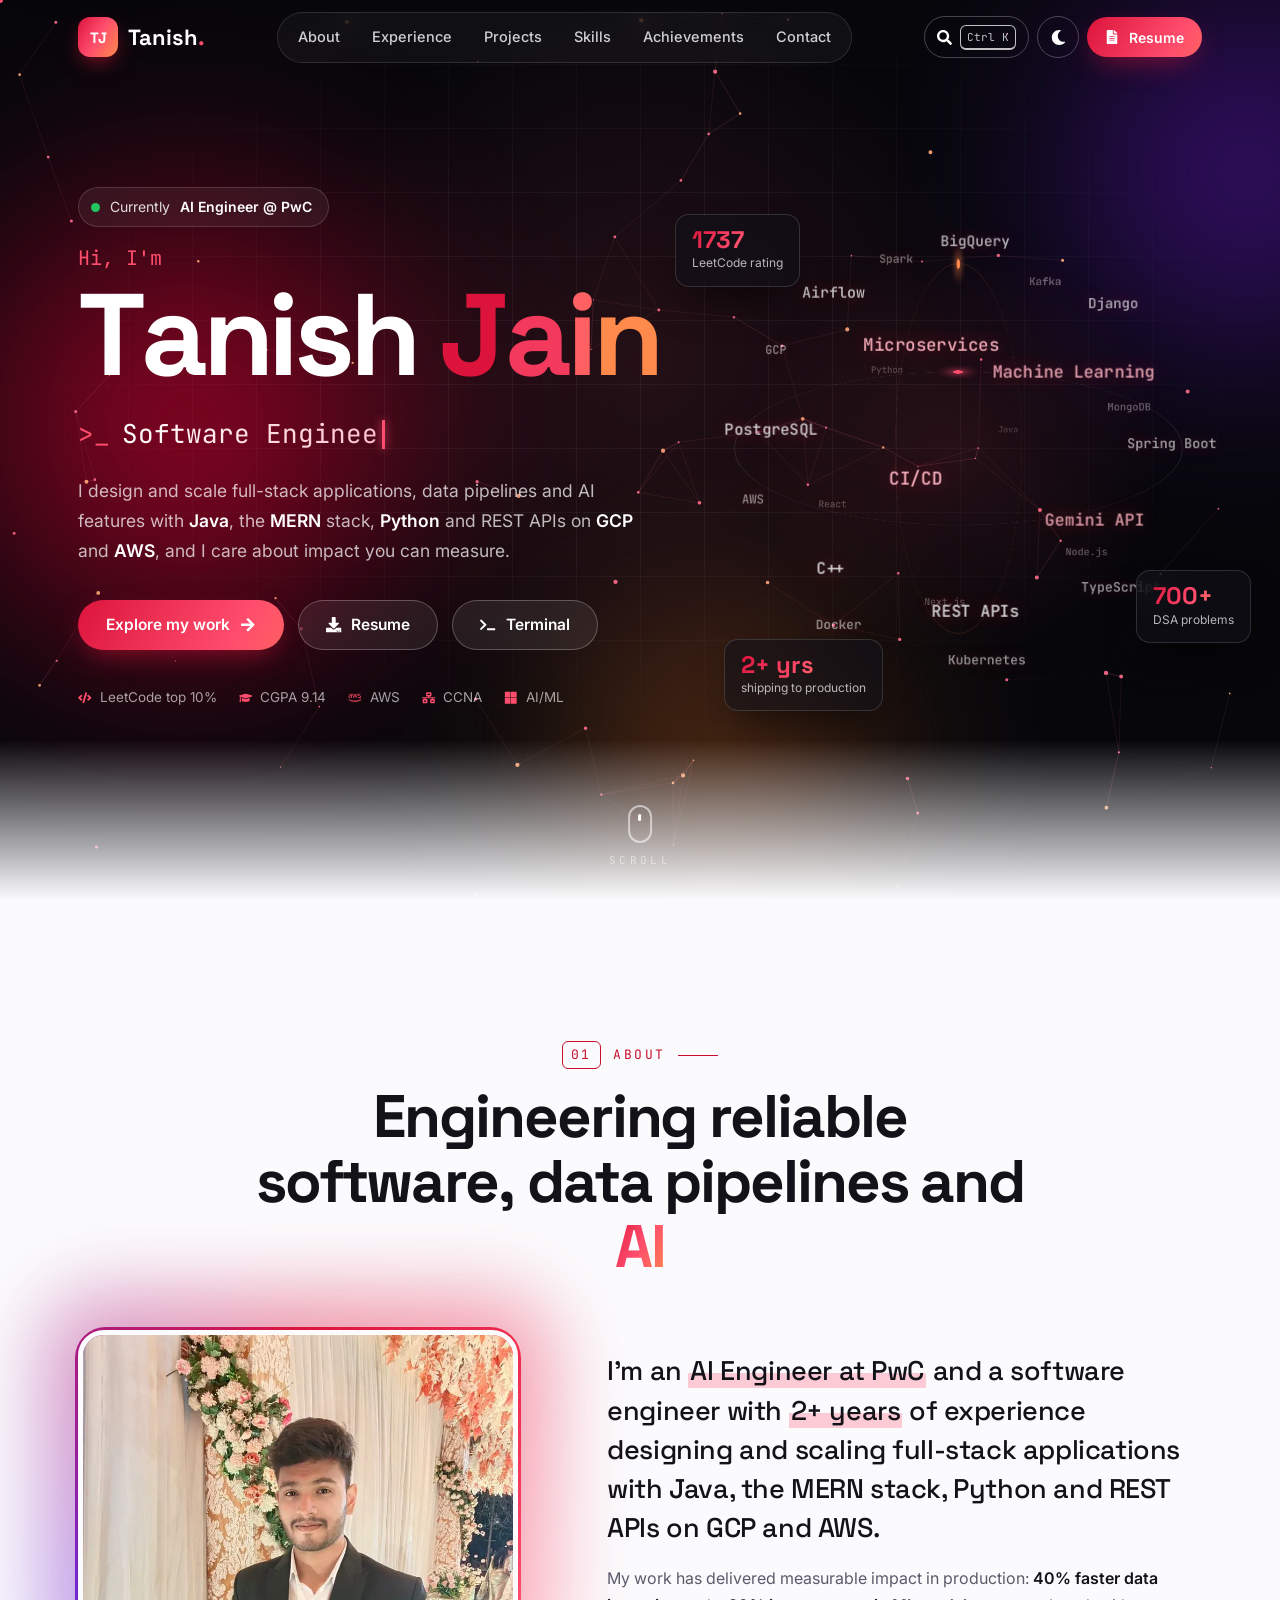
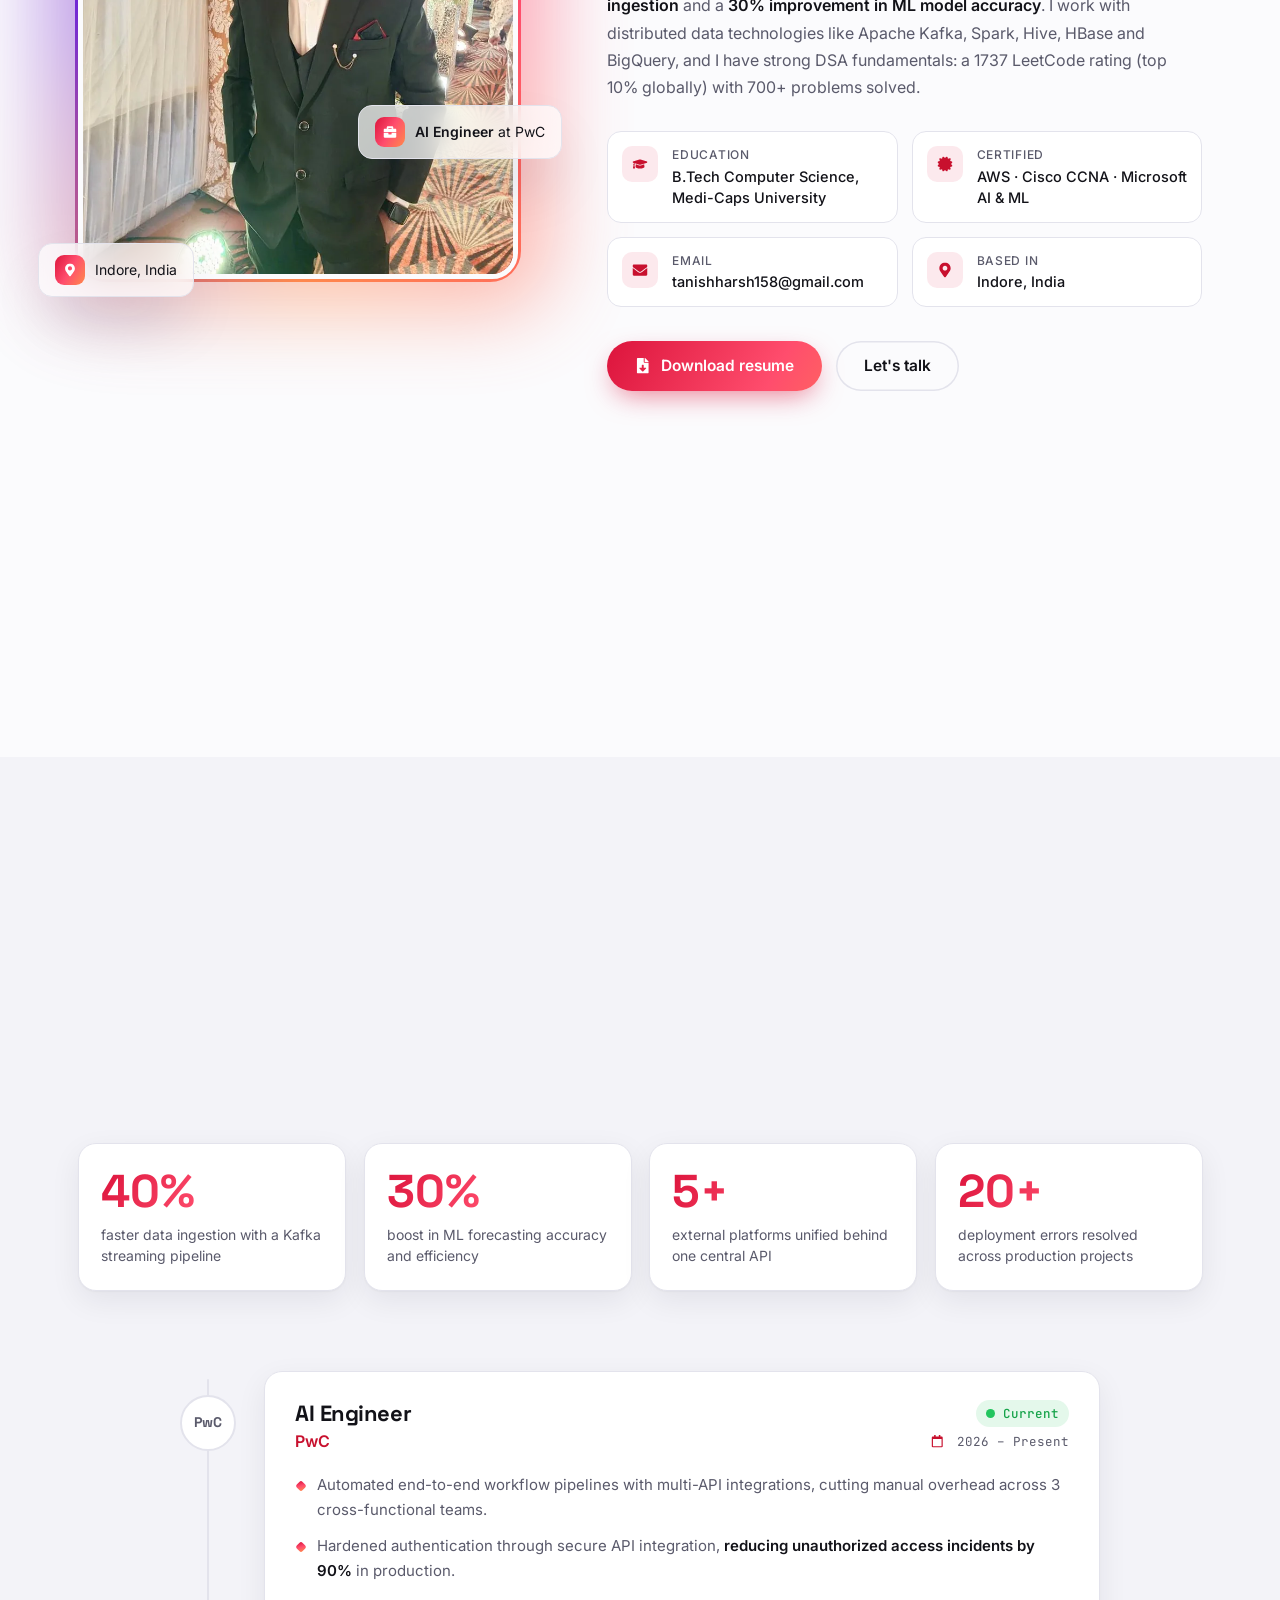
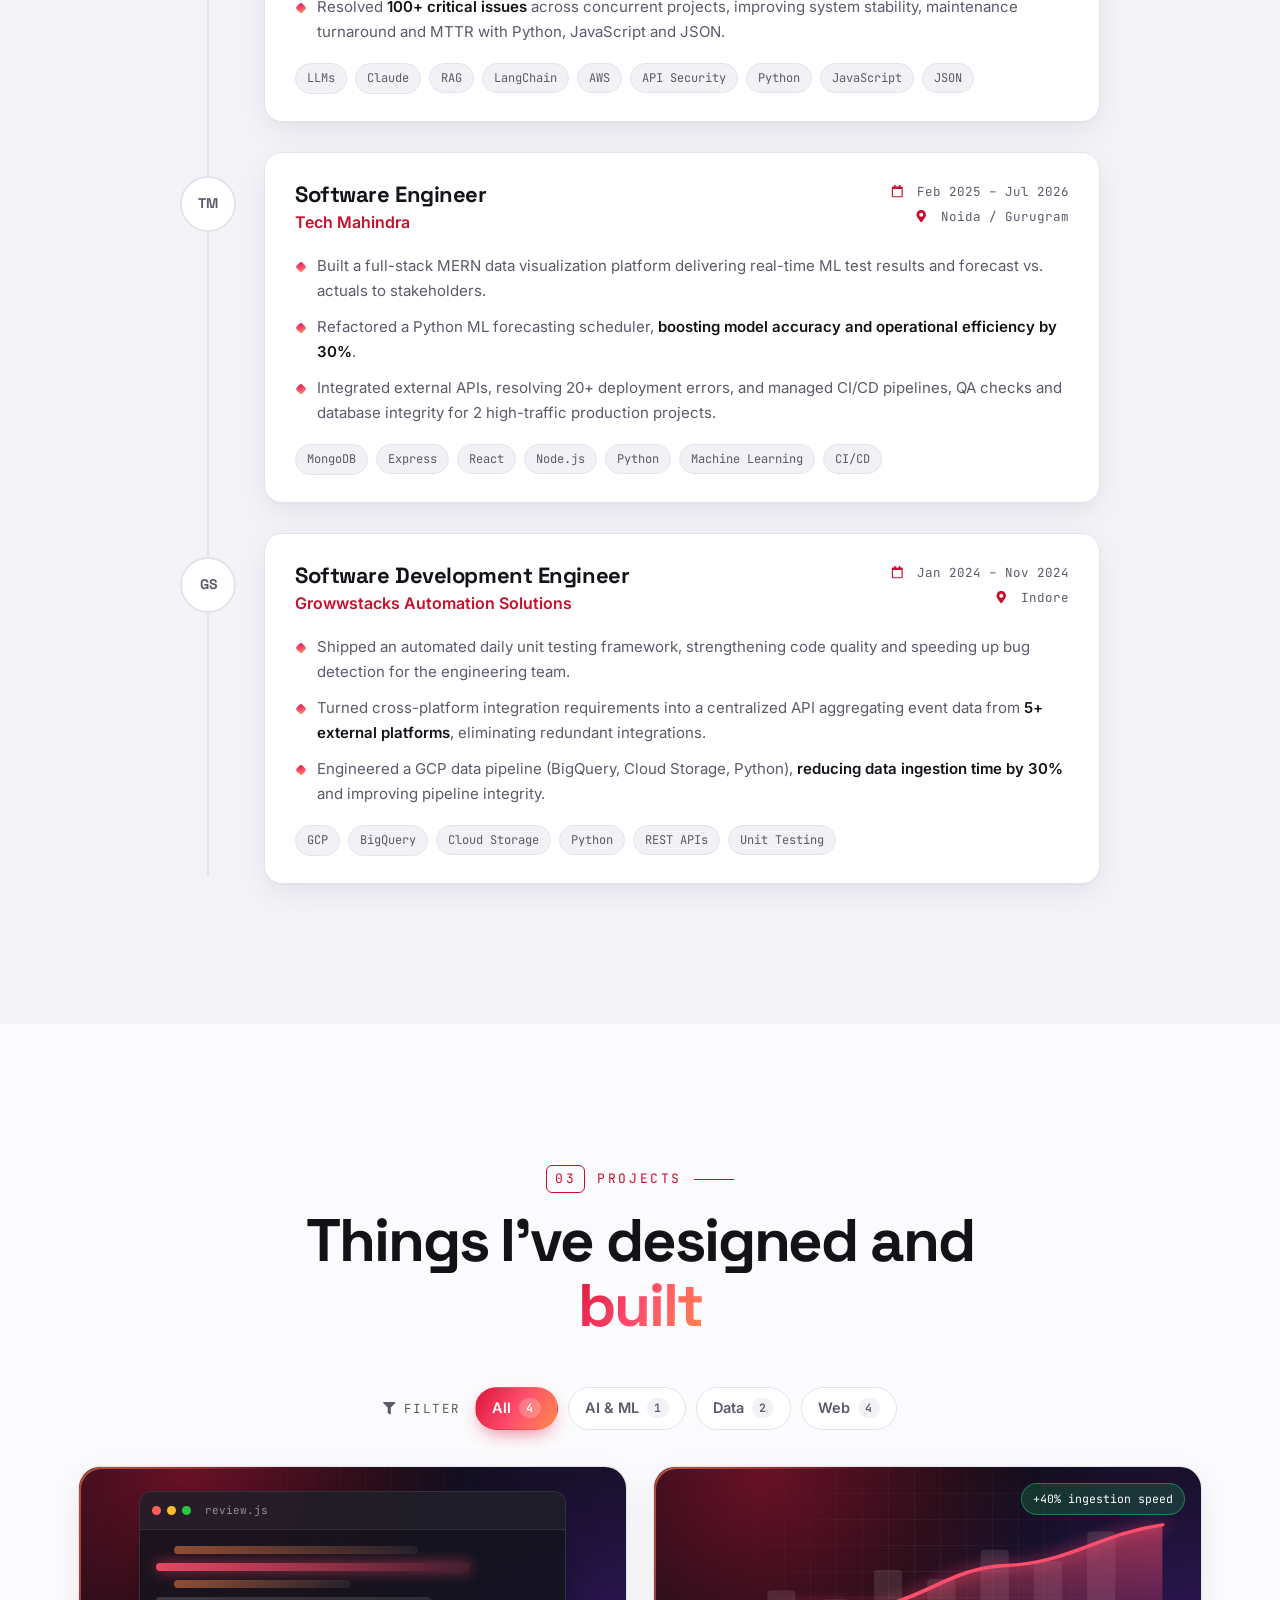
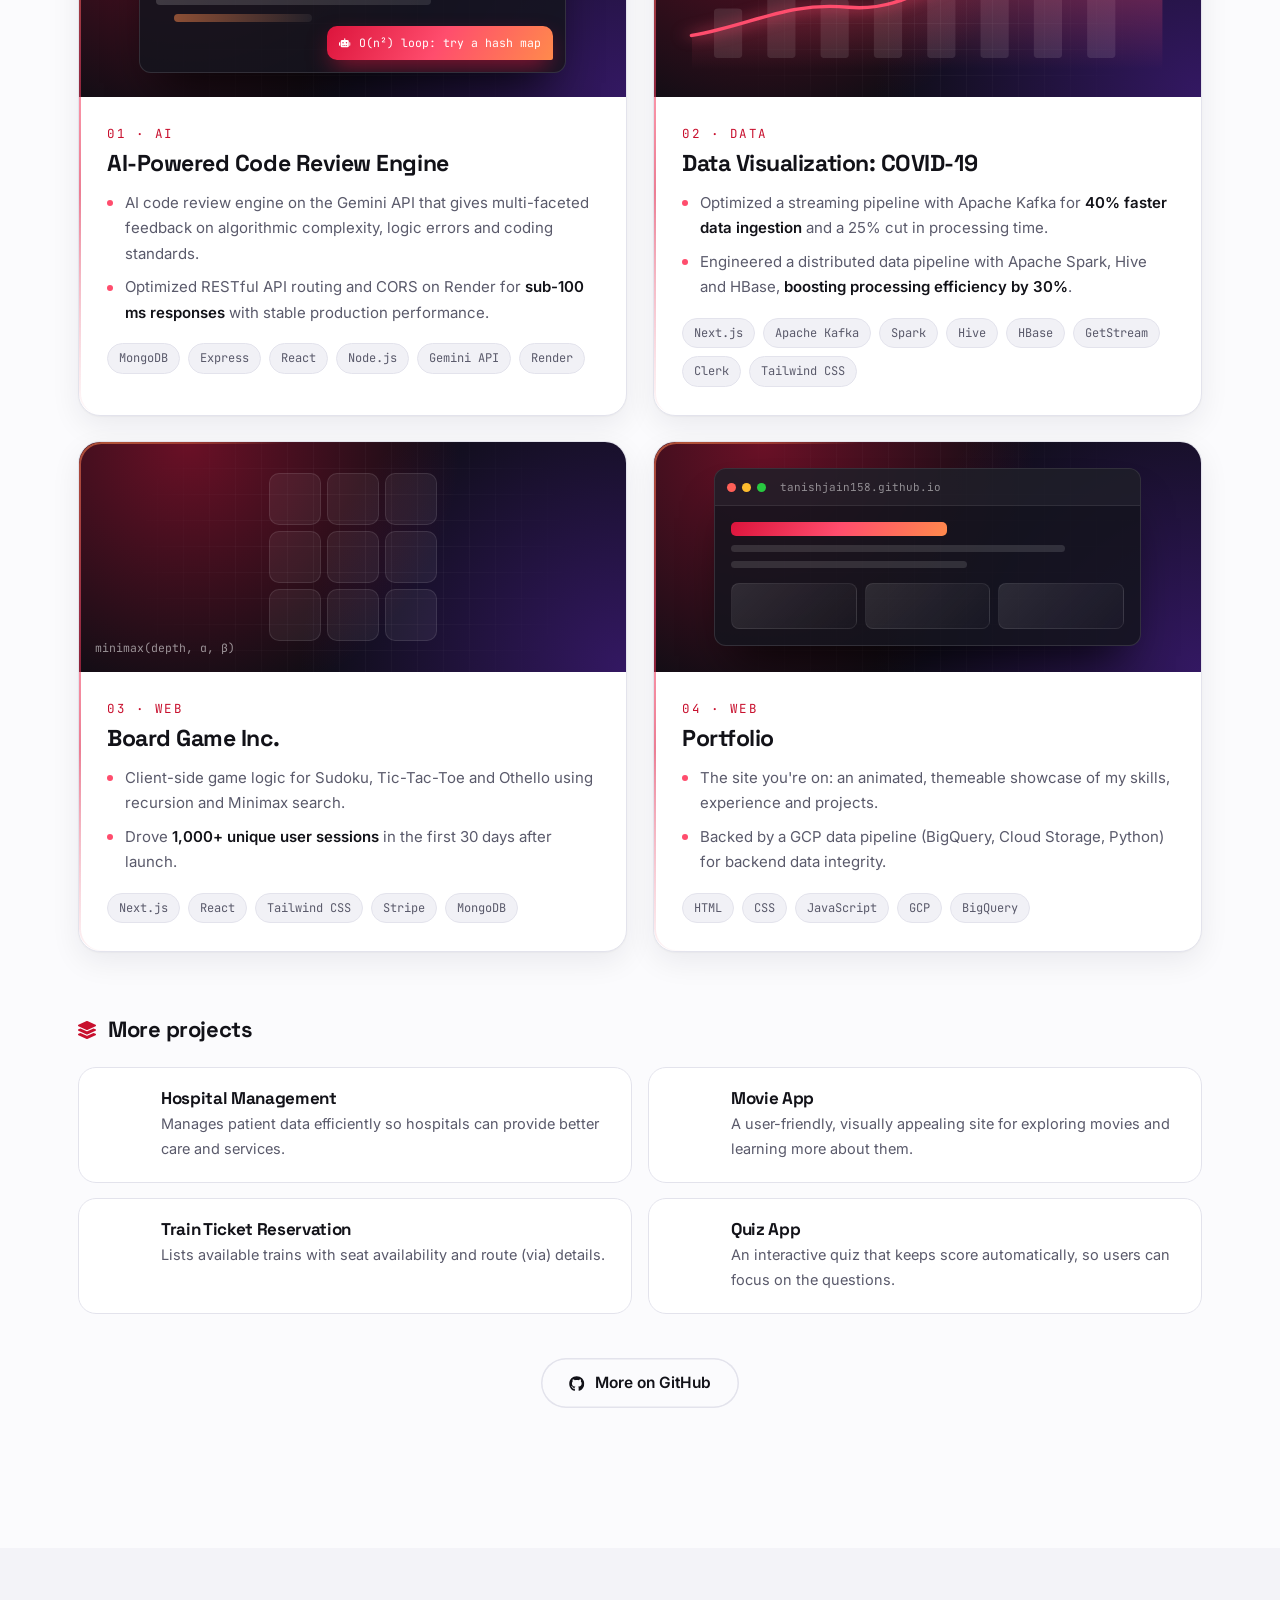
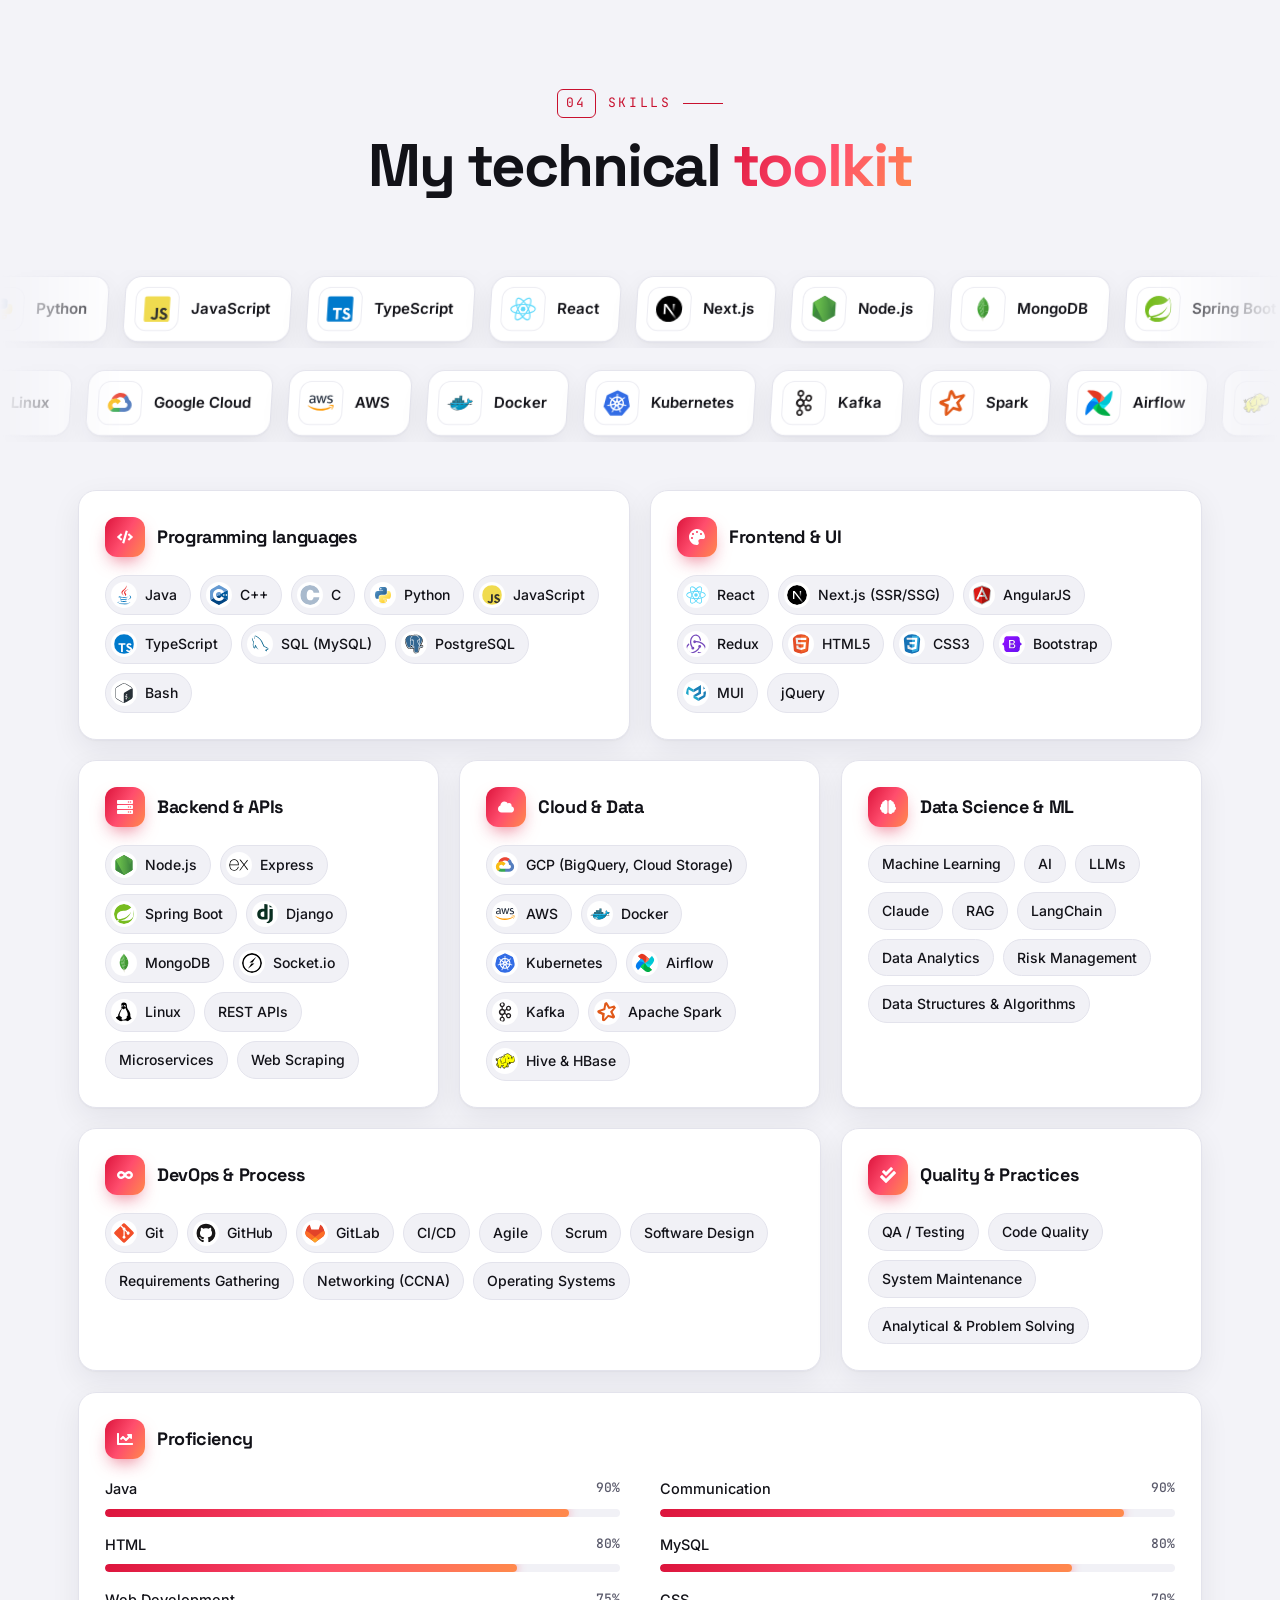
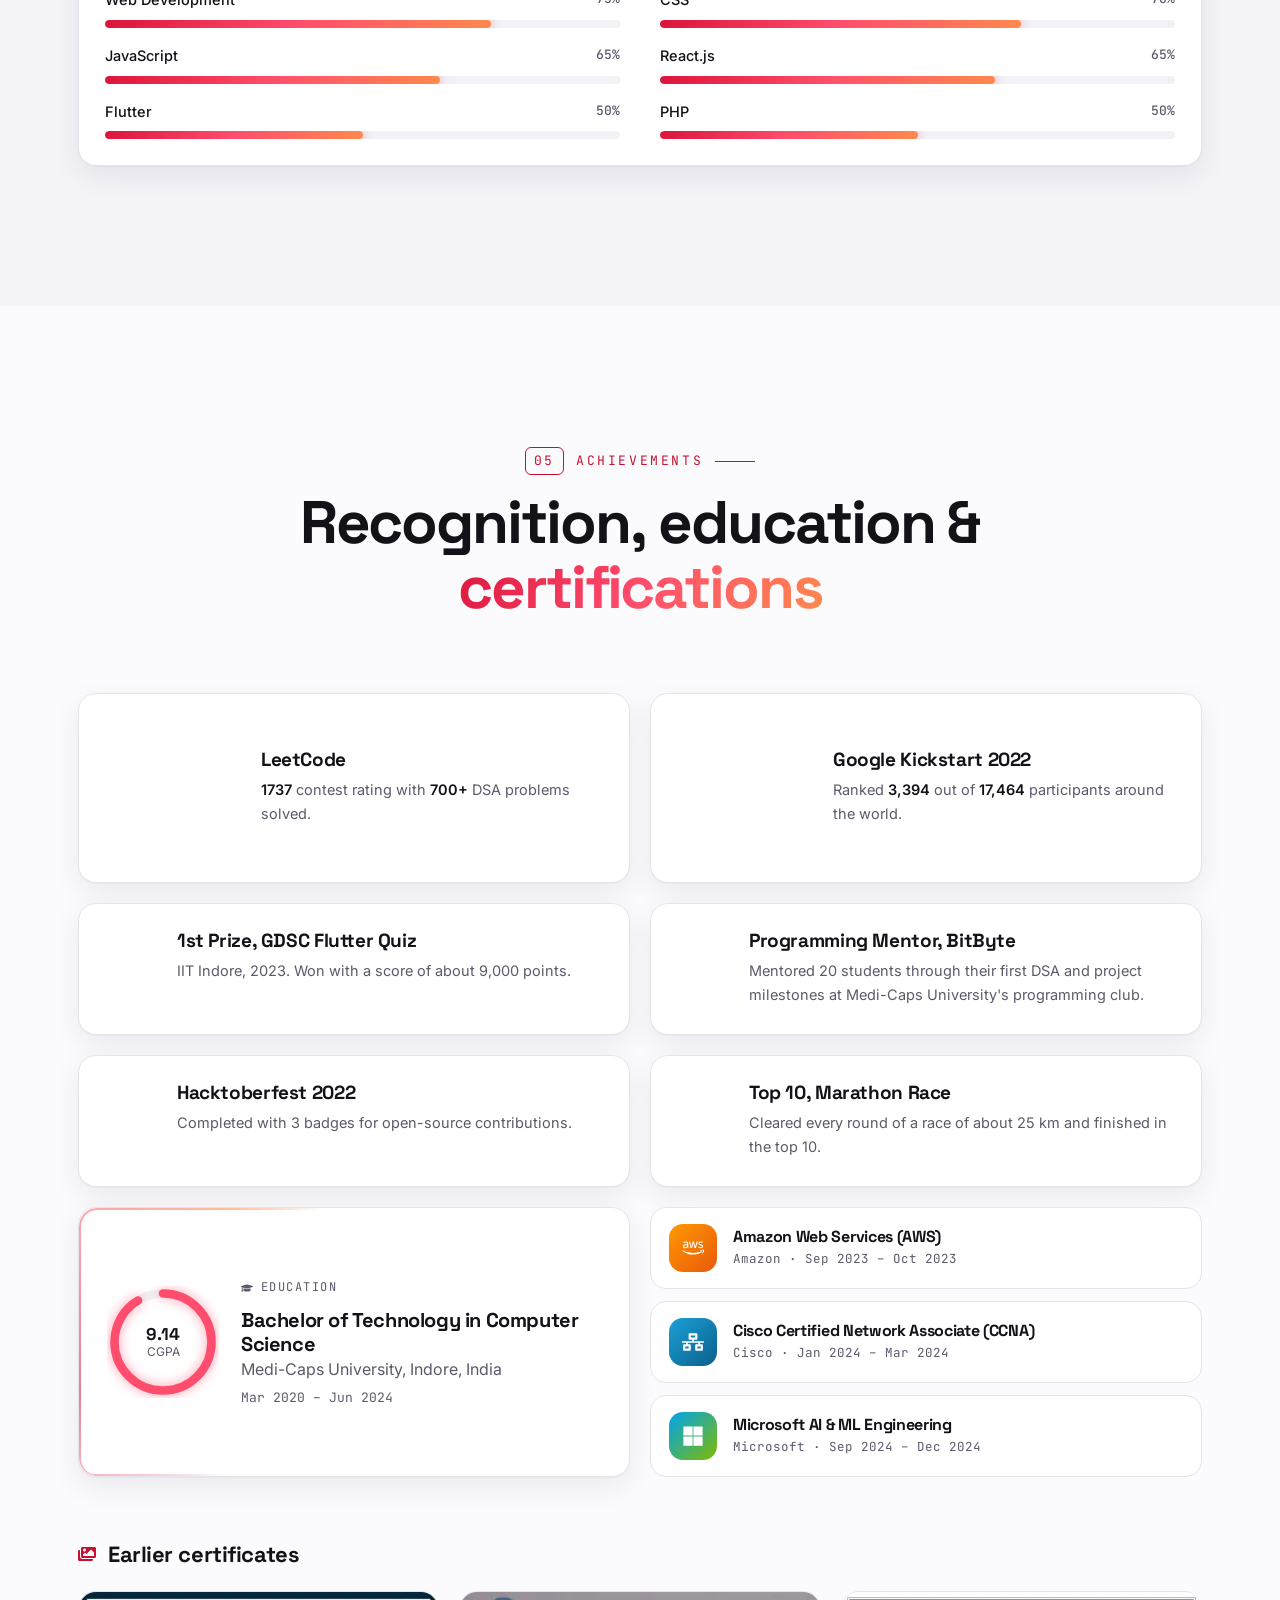
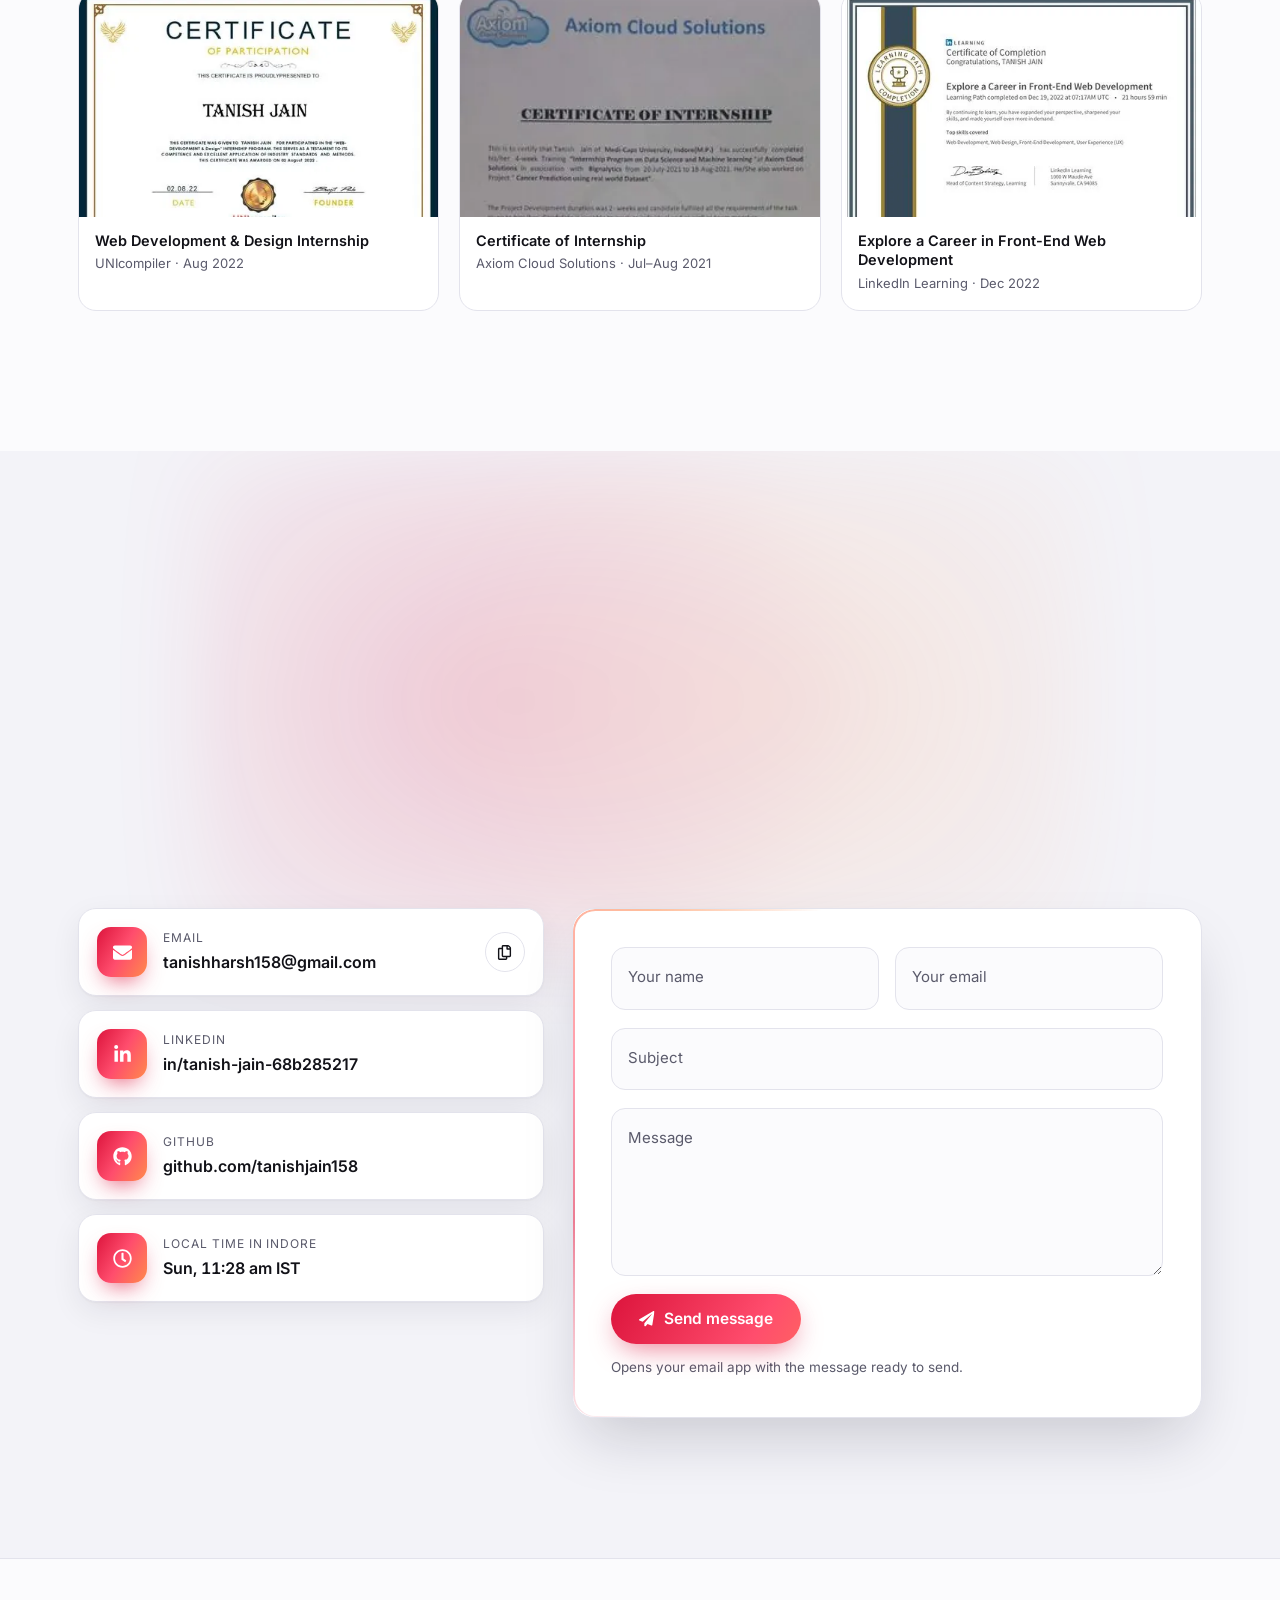
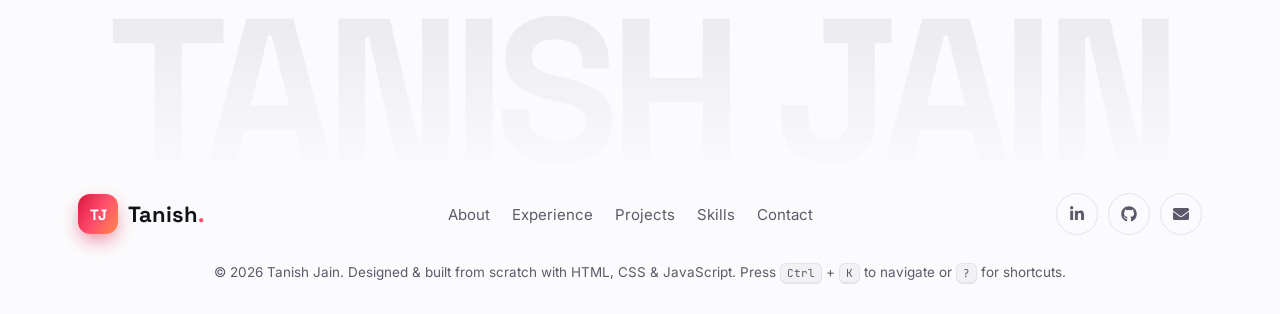
==== commit f5d32d3e: "Remove the college internships section Drop the "Internships during college" block (UNIcompiler, Axi" ====
--- a/index.html
+++ b/index.html
@@ -32,7 +32,7 @@
     <link rel="preconnect" href="https://fonts.gstatic.com" crossorigin>
     <link rel="preload" as="style" href="https://fonts.googleapis.com/css2?family=Inter:wght@400;500;600;700&family=Space+Grotesk:wght@500;600;700&family=JetBrains+Mono:wght@400;500&display=swap" onload="this.onload=null;this.rel='stylesheet'">
     <noscript><link rel="stylesheet" href="https://fonts.googleapis.com/css2?family=Inter:wght@400;500;600;700&family=Space+Grotesk:wght@500;600;700&family=JetBrains+Mono:wght@400;500&display=swap"></noscript>
-    <link rel="stylesheet" href="style.css?v=20260929e">
+    <link rel="stylesheet" href="style.css?v=20260929f">
 
     <script type="application/ld+json">
 {
@@ -114,7 +114,7 @@
             }, 5000);
         })();
     </script>
-    <script src="script.js?v=20260929e" defer></script>
+    <script src="script.js?v=20260929f" defer></script>
 </head>
 <body>
     <svg class="sprite" aria-hidden="true" focusable="false" width="0" height="0"><defs>
@@ -157,7 +157,6 @@
         <symbol id="i-rocket" viewBox="0 0 512 512"><path d="M505.12019,19.09375c-1.18945-5.53125-6.65819-11-12.207-12.1875C460.716,0,435.507,0,410.40747,0,307.17523,0,245.26909,55.20312,199.05238,128H94.83772c-16.34763.01562-35.55658,11.875-42.88664,26.48438L2.51562,253.29688A28.4,28.4,0,0,0,0,264a24.00867,24.00867,0,0,0,24.00582,24H127.81618l-22.47457,22.46875c-11.36521,11.36133-12.99607,32.25781,0,45.25L156.24582,406.625c11.15623,11.1875,32.15619,13.15625,45.27726,0l22.47457-22.46875V488a24.00867,24.00867,0,0,0,24.00581,24,28.55934,28.55934,0,0,0,10.707-2.51562l98.72834-49.39063c14.62888-7.29687,26.50776-26.5,26.50776-42.85937V312.79688c72.59753-46.3125,128.03493-108.40626,128.03493-211.09376C512.07526,76.5,512.07526,51.29688,505.12019,19.09375ZM384.04033,168A40,40,0,1,1,424.05,128,40.02322,40.02322,0,0,1,384.04033,168Z"/></symbol>
         <symbol id="i-search" viewBox="0 0 512 512"><path d="M505 442.7L405.3 343c-4.5-4.5-10.6-7-17-7H372c27.6-35.3 44-79.7 44-128C416 93.1 322.9 0 208 0S0 93.1 0 208s93.1 208 208 208c48.3 0 92.7-16.4 128-44v16.3c0 6.4 2.5 12.5 7 17l99.7 99.7c9.4 9.4 24.6 9.4 33.9 0l28.3-28.3c9.4-9.4 9.4-24.6.1-34zM208 336c-70.7 0-128-57.2-128-128 0-70.7 57.2-128 128-128 70.7 0 128 57.2 128 128 0 70.7-57.2 128-128 128z"/></symbol>
         <symbol id="i-search-plus" viewBox="0 0 512 512"><path d="M304 192v32c0 6.6-5.4 12-12 12h-56v56c0 6.6-5.4 12-12 12h-32c-6.6 0-12-5.4-12-12v-56h-56c-6.6 0-12-5.4-12-12v-32c0-6.6 5.4-12 12-12h56v-56c0-6.6 5.4-12 12-12h32c6.6 0 12 5.4 12 12v56h56c6.6 0 12 5.4 12 12zm201 284.7L476.7 505c-9.4 9.4-24.6 9.4-33.9 0L343 405.3c-4.5-4.5-7-10.6-7-17V372c-35.3 27.6-79.7 44-128 44C93.1 416 0 322.9 0 208S93.1 0 208 0s208 93.1 208 208c0 48.3-16.4 92.7-44 128h16.3c6.4 0 12.5 2.5 17 7l99.7 99.7c9.3 9.4 9.3 24.6 0 34zM344 208c0-75.2-60.8-136-136-136S72 132.8 72 208s60.8 136 136 136 136-60.8 136-136z"/></symbol>
-        <symbol id="i-seedling" viewBox="0 0 512 512"><path d="M64 96H0c0 123.7 100.3 224 224 224v144c0 8.8 7.2 16 16 16h32c8.8 0 16-7.2 16-16V320C288 196.3 187.7 96 64 96zm384-64c-84.2 0-157.4 46.5-195.7 115.2 27.7 30.2 48.2 66.9 59 107.6C424 243.1 512 147.9 512 32h-64z"/></symbol>
         <symbol id="i-server" viewBox="0 0 512 512"><path d="M480 160H32c-17.673 0-32-14.327-32-32V64c0-17.673 14.327-32 32-32h448c17.673 0 32 14.327 32 32v64c0 17.673-14.327 32-32 32zm-48-88c-13.255 0-24 10.745-24 24s10.745 24 24 24 24-10.745 24-24-10.745-24-24-24zm-64 0c-13.255 0-24 10.745-24 24s10.745 24 24 24 24-10.745 24-24-10.745-24-24-24zm112 248H32c-17.673 0-32-14.327-32-32v-64c0-17.673 14.327-32 32-32h448c17.673 0 32 14.327 32 32v64c0 17.673-14.327 32-32 32zm-48-88c-13.255 0-24 10.745-24 24s10.745 24 24 24 24-10.745 24-24-10.745-24-24-24zm-64 0c-13.255 0-24 10.745-24 24s10.745 24 24 24 24-10.745 24-24-10.745-24-24-24zm112 248H32c-17.673 0-32-14.327-32-32v-64c0-17.673 14.327-32 32-32h448c17.673 0 32 14.327 32 32v64c0 17.673-14.327 32-32 32zm-48-88c-13.255 0-24 10.745-24 24s10.745 24 24 24 24-10.745 24-24-10.745-24-24-24zm-64 0c-13.255 0-24 10.745-24 24s10.745 24 24 24 24-10.745 24-24-10.745-24-24-24z"/></symbol>
         <symbol id="i-sun" viewBox="0 0 512 512"><path d="M256 160c-52.9 0-96 43.1-96 96s43.1 96 96 96 96-43.1 96-96-43.1-96-96-96zm246.4 80.5l-94.7-47.3 33.5-100.4c4.5-13.6-8.4-26.5-21.9-21.9l-100.4 33.5-47.4-94.8c-6.4-12.8-24.6-12.8-31 0l-47.3 94.7L92.7 70.8c-13.6-4.5-26.5 8.4-21.9 21.9l33.5 100.4-94.7 47.4c-12.8 6.4-12.8 24.6 0 31l94.7 47.3-33.5 100.5c-4.5 13.6 8.4 26.5 21.9 21.9l100.4-33.5 47.3 94.7c6.4 12.8 24.6 12.8 31 0l47.3-94.7 100.4 33.5c13.6 4.5 26.5-8.4 21.9-21.9l-33.5-100.4 94.7-47.3c13-6.5 13-24.7.2-31.1zm-155.9 106c-49.9 49.9-131.1 49.9-181 0-49.9-49.9-49.9-131.1 0-181 49.9-49.9 131.1-49.9 181 0 49.9 49.9 49.9 131.1 0 181z"/></symbol>
         <symbol id="i-times" viewBox="0 0 352 512"><path d="M242.72 256l100.07-100.07c12.28-12.28 12.28-32.19 0-44.48l-22.24-22.24c-12.28-12.28-32.19-12.28-44.48 0L176 189.28 75.93 89.21c-12.28-12.28-32.19-12.28-44.48 0L9.21 111.45c-12.28 12.28-12.28 32.19 0 44.48L109.28 256 9.21 356.07c-12.28 12.28-12.28 32.19 0 44.48l22.24 22.24c12.28 12.28 32.2 12.28 44.48 0L176 322.72l100.07 100.07c12.28 12.28 32.2 12.28 44.48 0l22.24-22.24c12.28-12.28 12.28-32.19 0-44.48L242.72 256z"/></symbol>
@@ -420,29 +419,6 @@
                         </li>
                     </ol>
                 </div>
-
-                <div class="interns" data-reveal>
-                    <h3 class="sub-head"><svg class="i i-seedling" aria-hidden="true"><use href="#i-seedling"></use></svg> Internships during college</h3>
-                    <ul class="intern-grid">
-                        <li class="intern tilt">
-                            <p class="intern-role">Front-End Developer Intern</p>
-                            <p class="intern-co">UNIcompiler &middot; 2022</p>
-                            <p>Front-end tasks, bug fixing and delivery goals with HTML, CSS, JavaScript and React.</p>
-                            <button class="text-link" type="button" data-cert="unicompiler"><svg class="i i-certificate" aria-hidden="true"><use href="#i-certificate"></use></svg> Certificate</button>
-                        </li>
-                        <li class="intern tilt">
-                            <p class="intern-role">Data Science &amp; ML Intern</p>
-                            <p class="intern-co">Axiom Cloud Solutions &middot; 2021</p>
-                            <p>Built a cancer prediction project on a real-world dataset using machine learning and Python.</p>
-                            <button class="text-link" type="button" data-cert="axiom"><svg class="i i-certificate" aria-hidden="true"><use href="#i-certificate"></use></svg> Certificate</button>
-                        </li>
-                        <li class="intern tilt">
-                            <p class="intern-role">Java Developer Intern</p>
-                            <p class="intern-co">Oasis Infobyte</p>
-                            <p>Java development internship that also involved project management for the team.</p>
-                        </li>
-                    </ul>
-                </div>
             </div>
         </section>
 
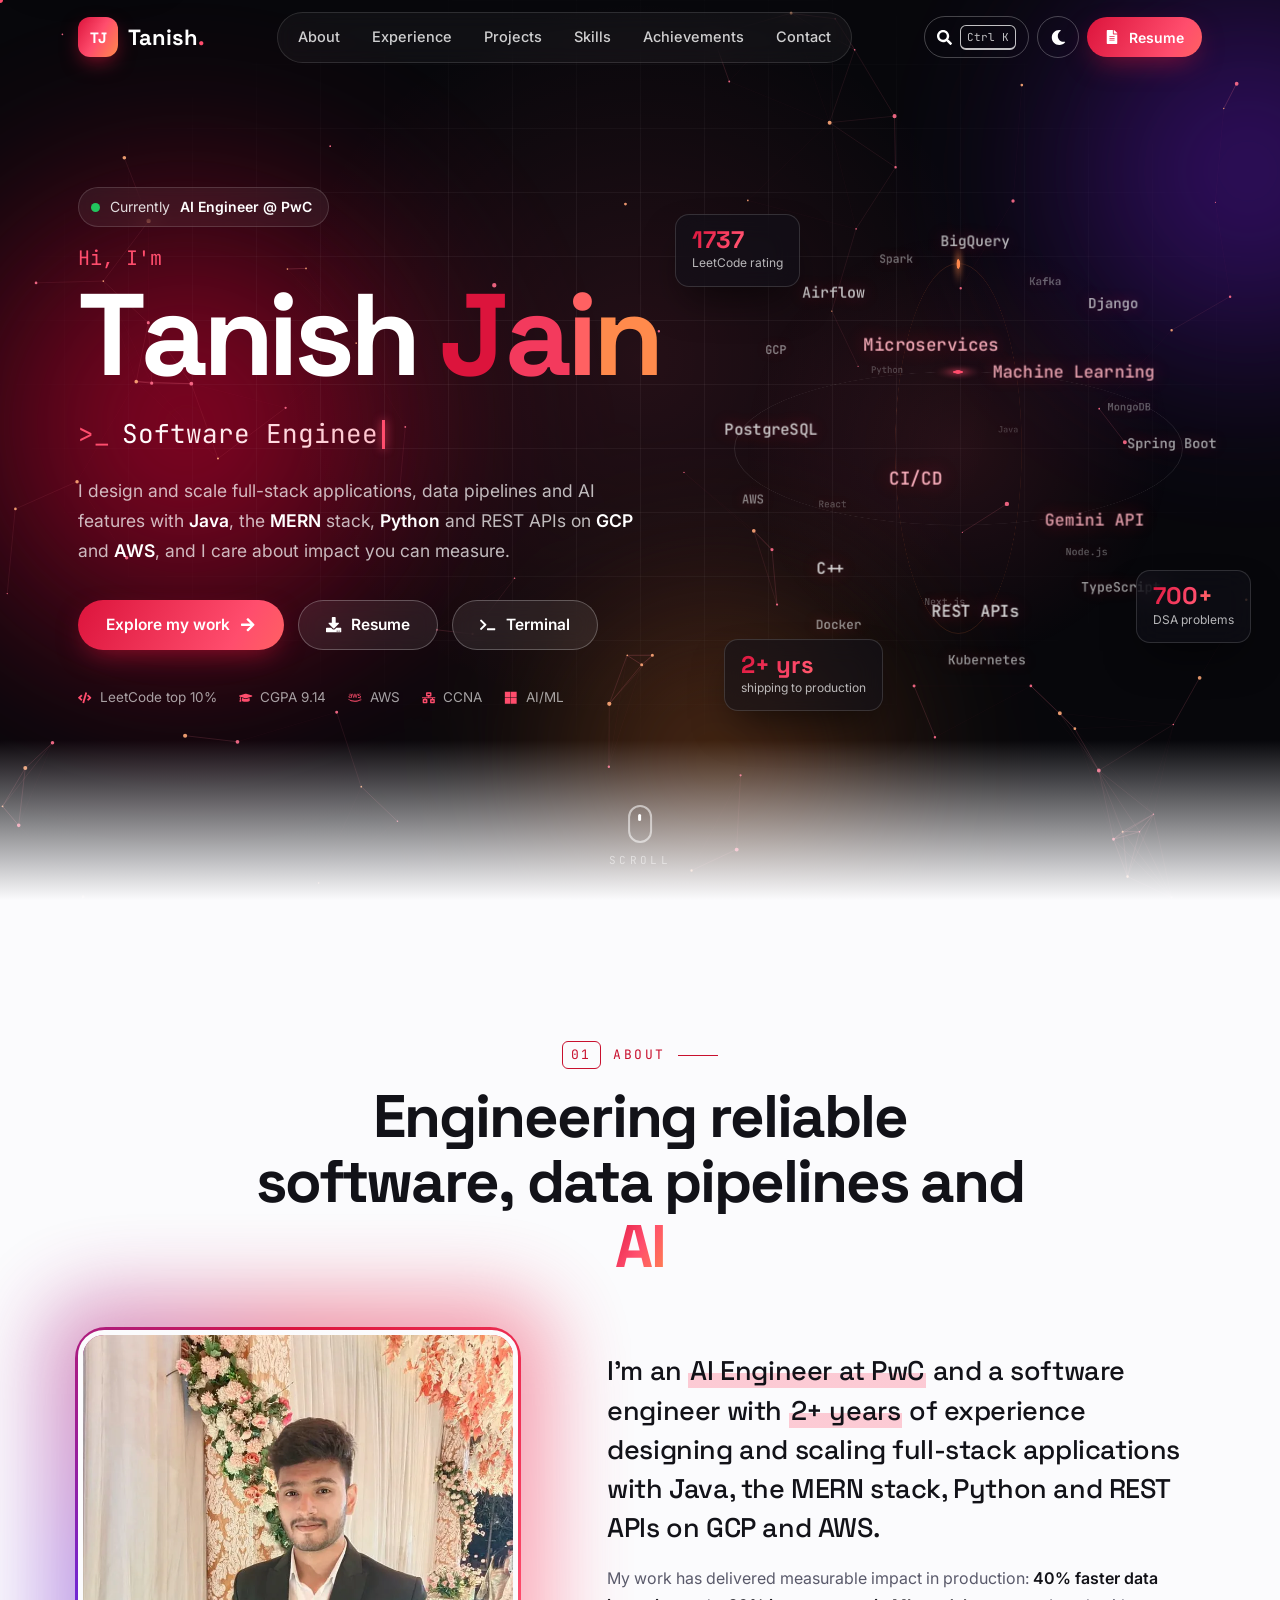
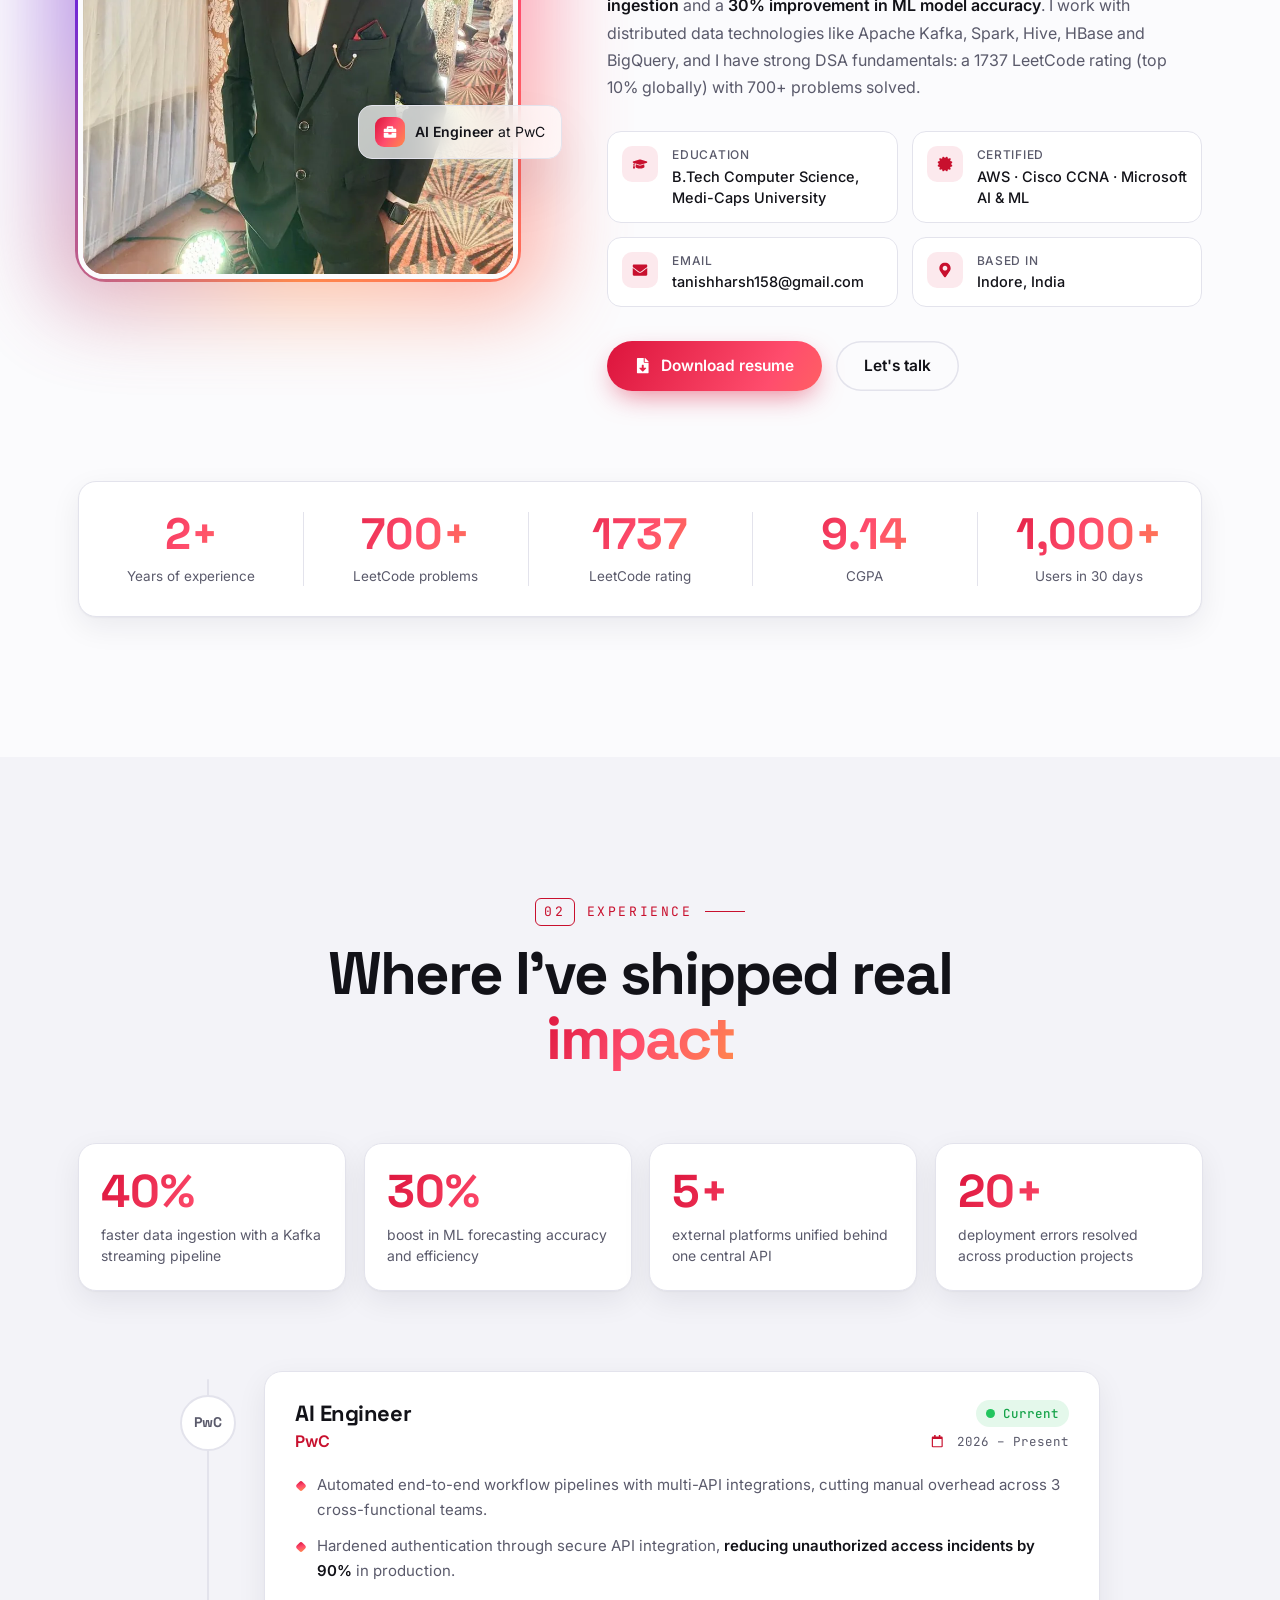
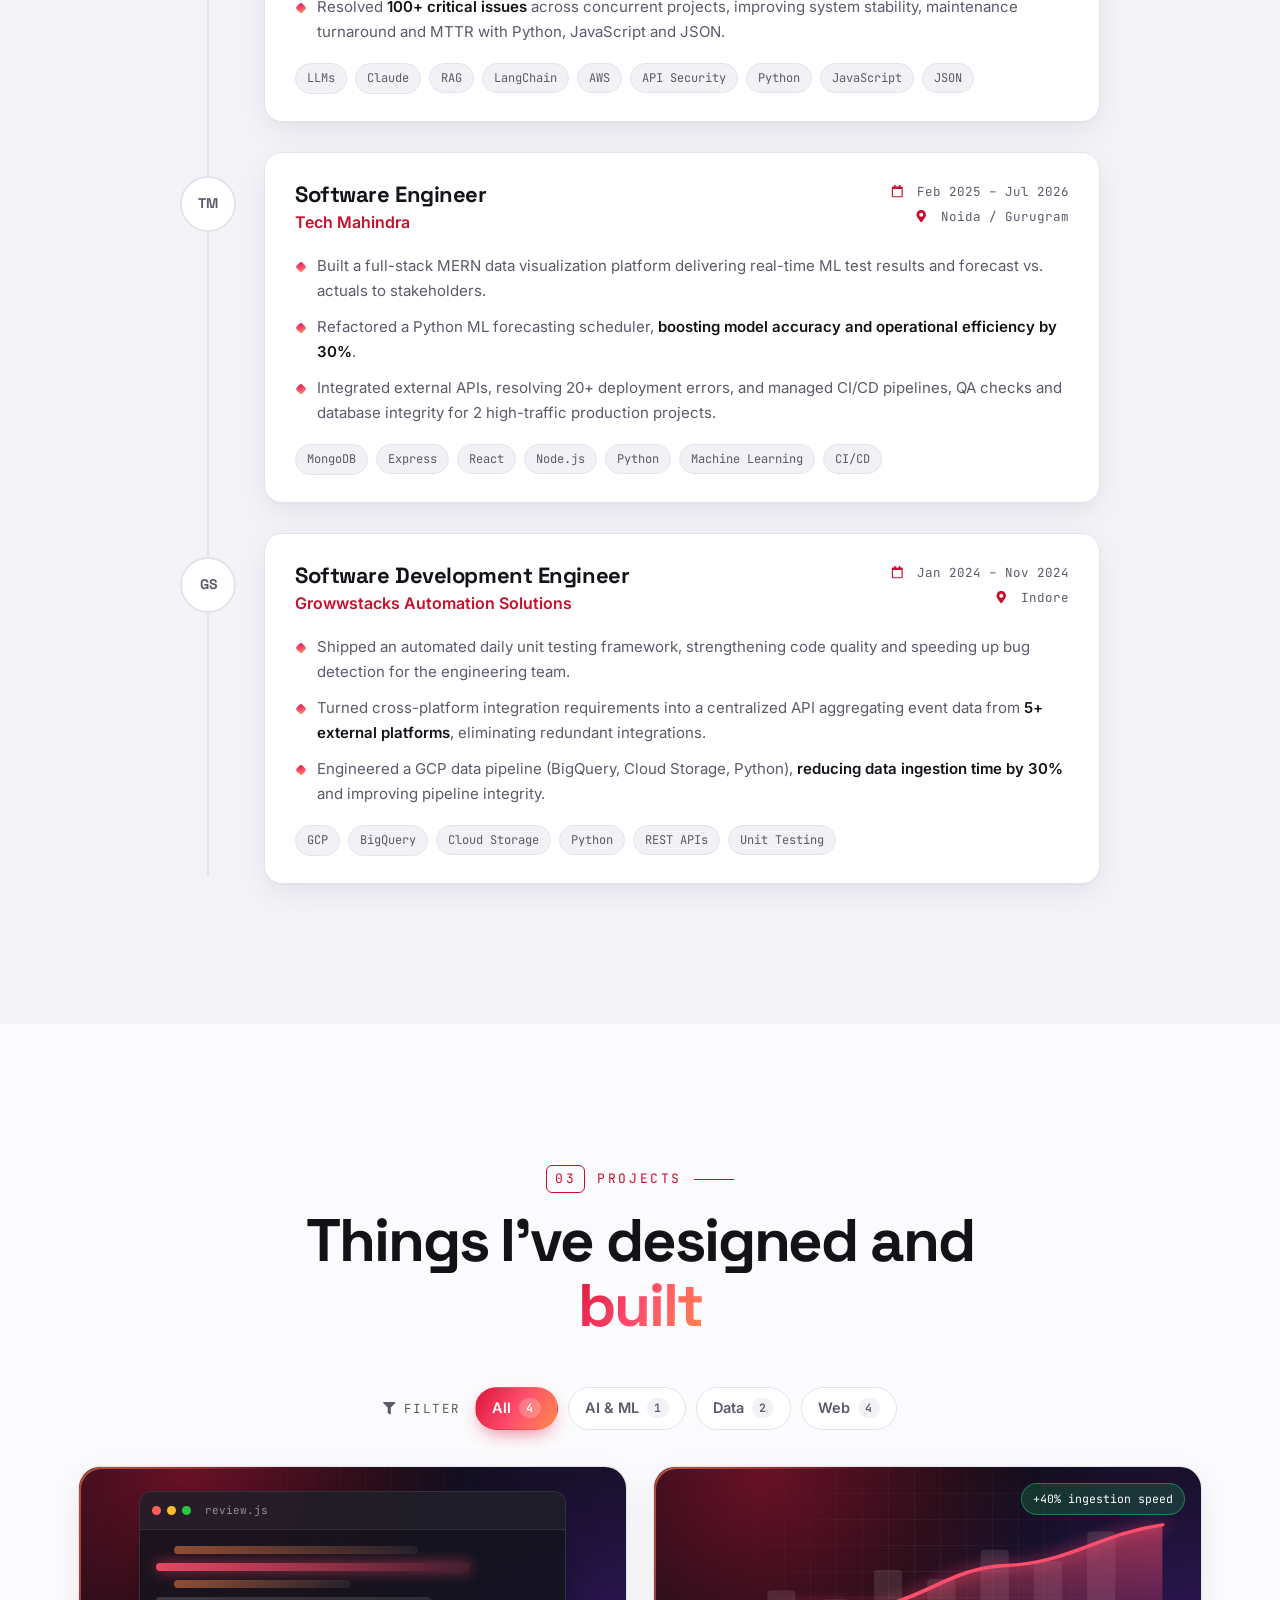
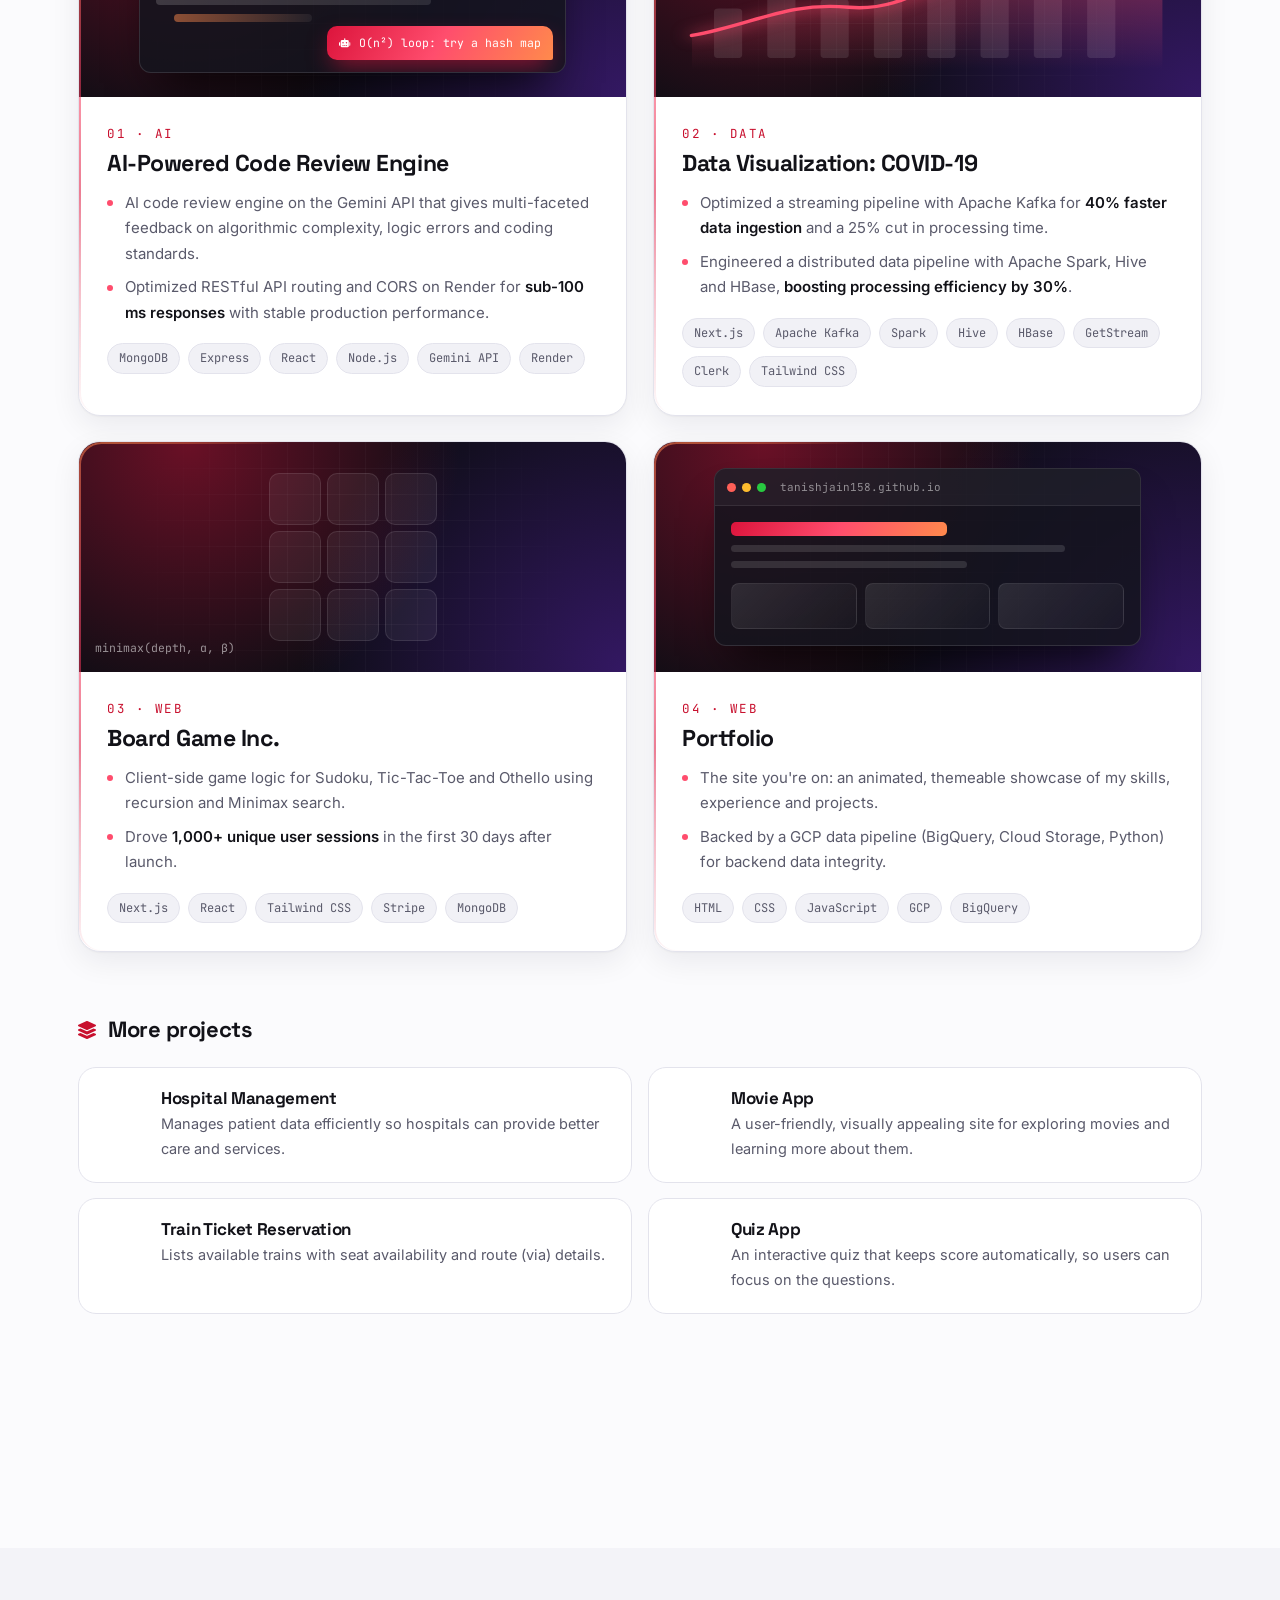
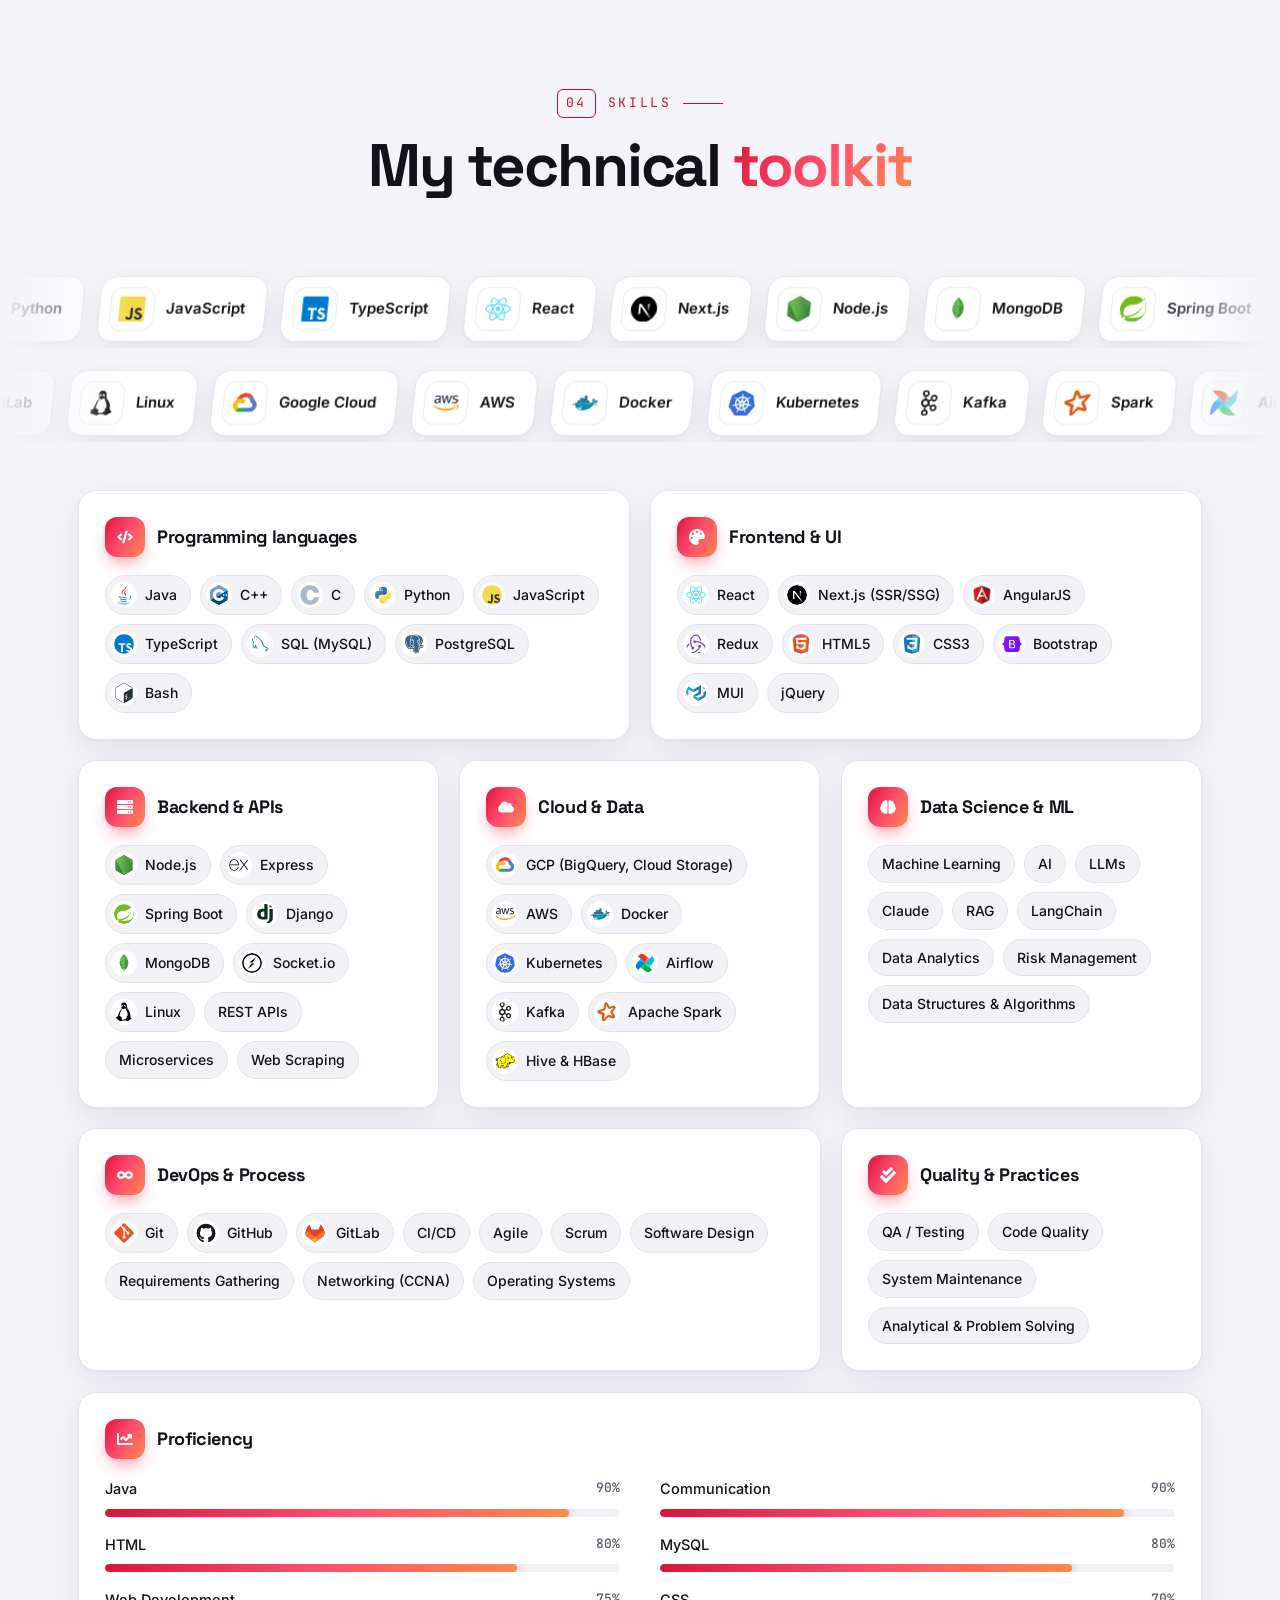
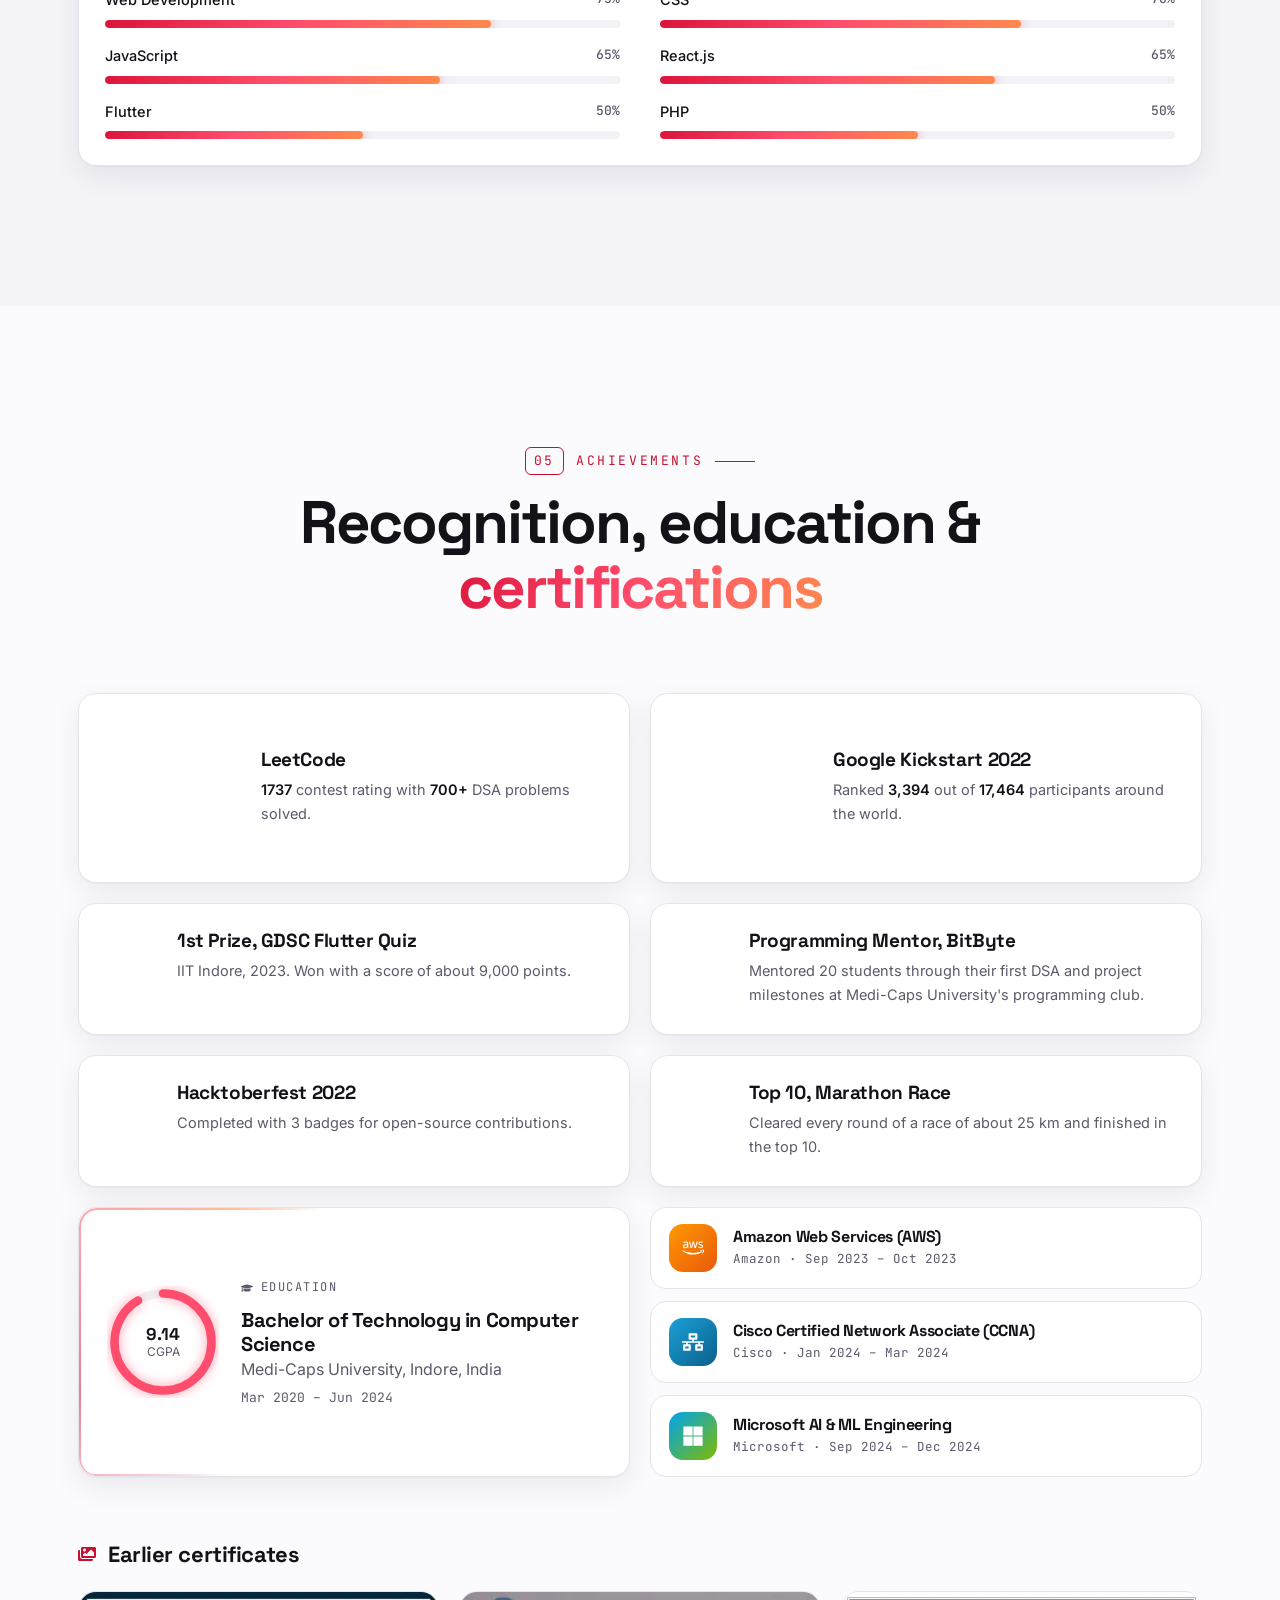
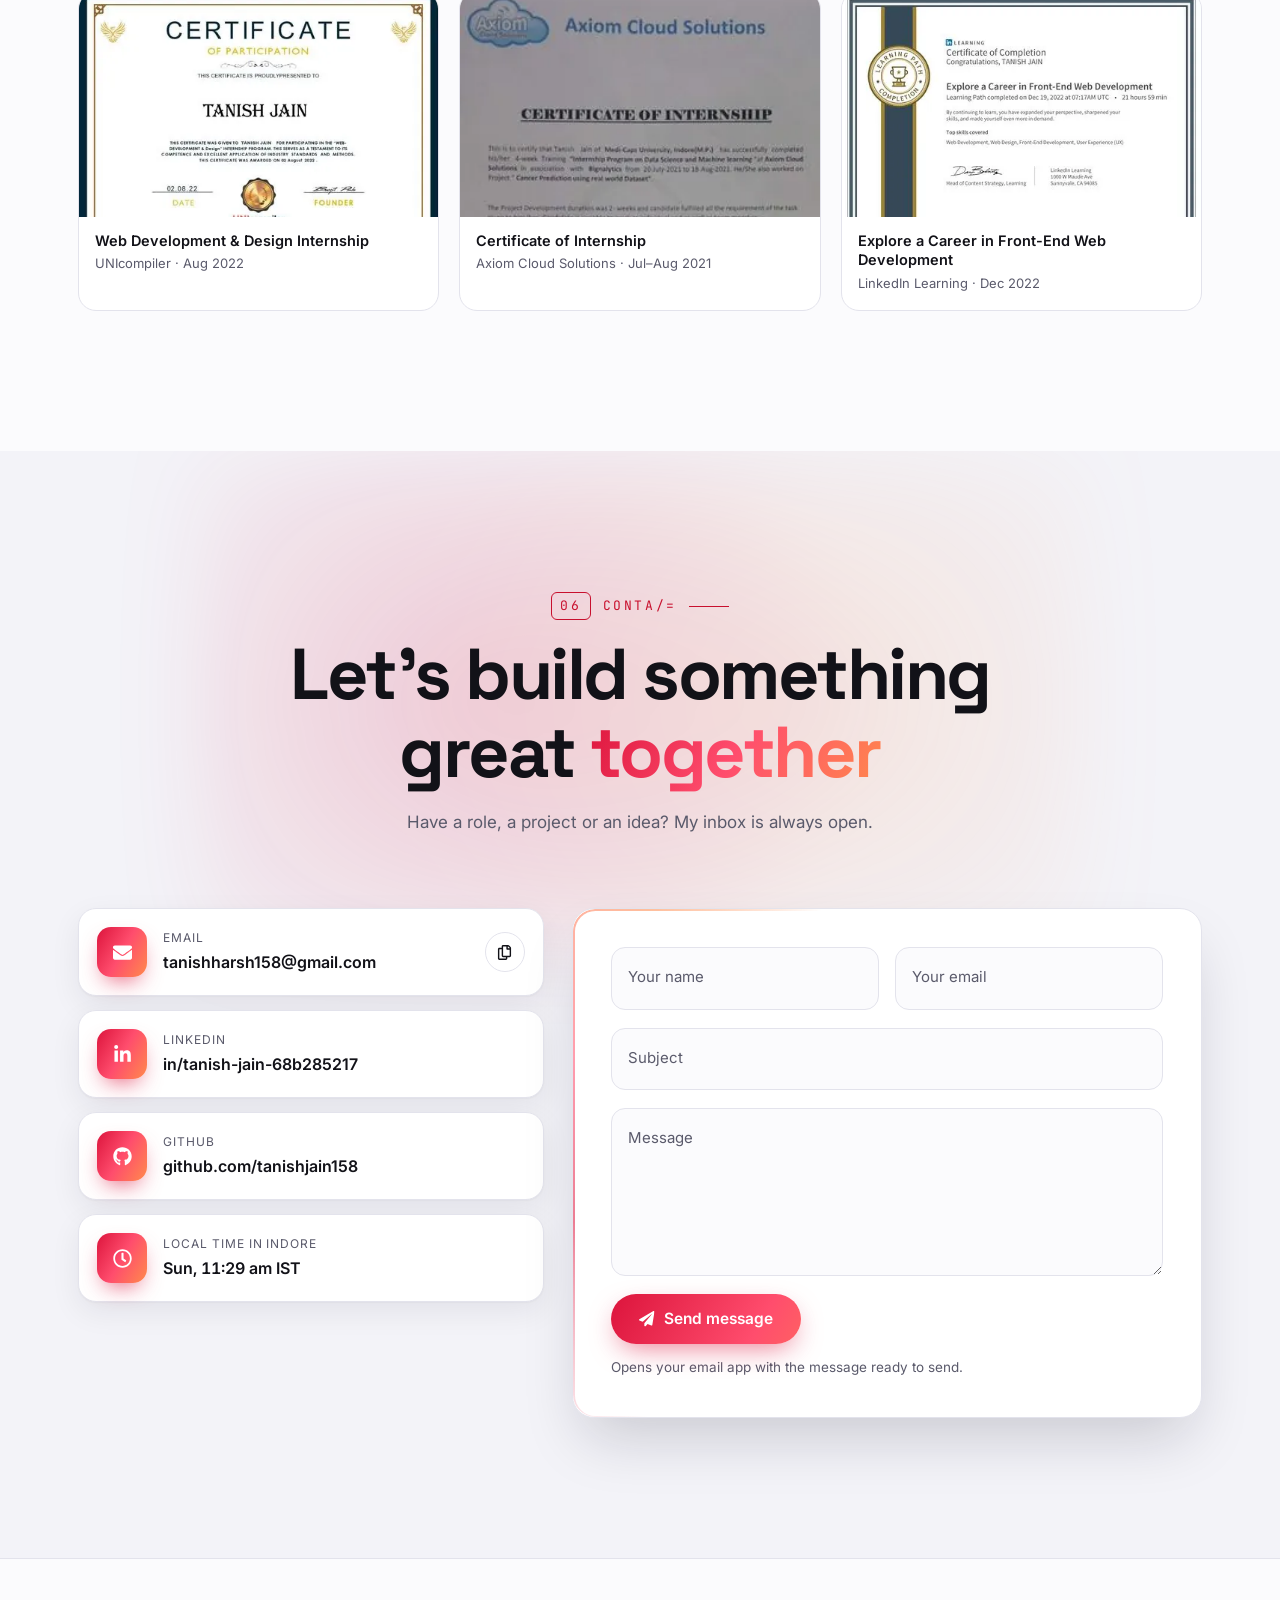
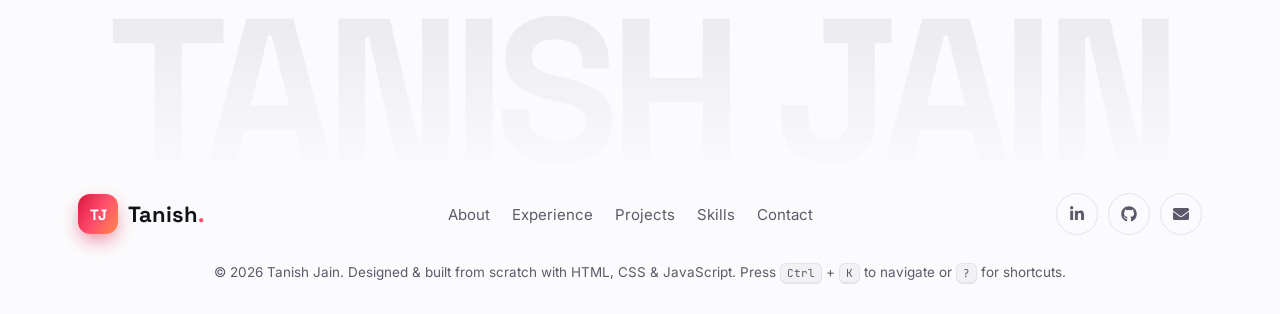
==== commit 14b4515a: "Remove the location badge from the About photo Drop the floating "Indore, India" badge on the profil" ====
--- a/index.html
+++ b/index.html
@@ -32,7 +32,7 @@
     <link rel="preconnect" href="https://fonts.gstatic.com" crossorigin>
     <link rel="preload" as="style" href="https://fonts.googleapis.com/css2?family=Inter:wght@400;500;600;700&family=Space+Grotesk:wght@500;600;700&family=JetBrains+Mono:wght@400;500&display=swap" onload="this.onload=null;this.rel='stylesheet'">
     <noscript><link rel="stylesheet" href="https://fonts.googleapis.com/css2?family=Inter:wght@400;500;600;700&family=Space+Grotesk:wght@500;600;700&family=JetBrains+Mono:wght@400;500&display=swap"></noscript>
-    <link rel="stylesheet" href="style.css?v=20260929f">
+    <link rel="stylesheet" href="style.css?v=20260929g">
 
     <script type="application/ld+json">
 {
@@ -114,7 +114,7 @@
             }, 5000);
         })();
     </script>
-    <script src="script.js?v=20260929f" defer></script>
+    <script src="script.js?v=20260929g" defer></script>
 </head>
 <body>
     <svg class="sprite" aria-hidden="true" focusable="false" width="0" height="0"><defs>
@@ -302,7 +302,6 @@
                             <picture><source srcset="images/profile.webp" type="image/webp"><img src="images/profile.jpg" alt="Portrait of Tanish Jain" width="800" height="1067" loading="lazy"></picture>
                         </div>
                         <div class="photo-badge pb-1"><svg class="i i-briefcase" aria-hidden="true"><use href="#i-briefcase"></use></svg><span><strong>AI Engineer</strong> at PwC</span></div>
-                        <div class="photo-badge pb-2"><svg class="i i-map-marker-alt" aria-hidden="true"><use href="#i-map-marker-alt"></use></svg><span>Indore, India</span></div>
                     </div>
 
                     <div class="about-copy" data-reveal="right">
--- a/style.css
+++ b/style.css
@@ -1279,7 +1279,6 @@
     border-radius: 9px;
 }
 .pb-1{ bottom: 34%; right: -10%; }
-.pb-2{ bottom: 9%; left: -9%; animation-delay: -3s; }
 .about-copy .lead{
     font-family: var(--display);
     font-size: clamp(21px, 2.3vw, 27px);
@@ -3005,7 +3004,6 @@
         font-size: 12.5px;
     }
     .pb-1{ right: -4px; }
-    .pb-2{ left: -4px; }
     .info-list,
     .form-row{
         grid-template-columns: 1fr;
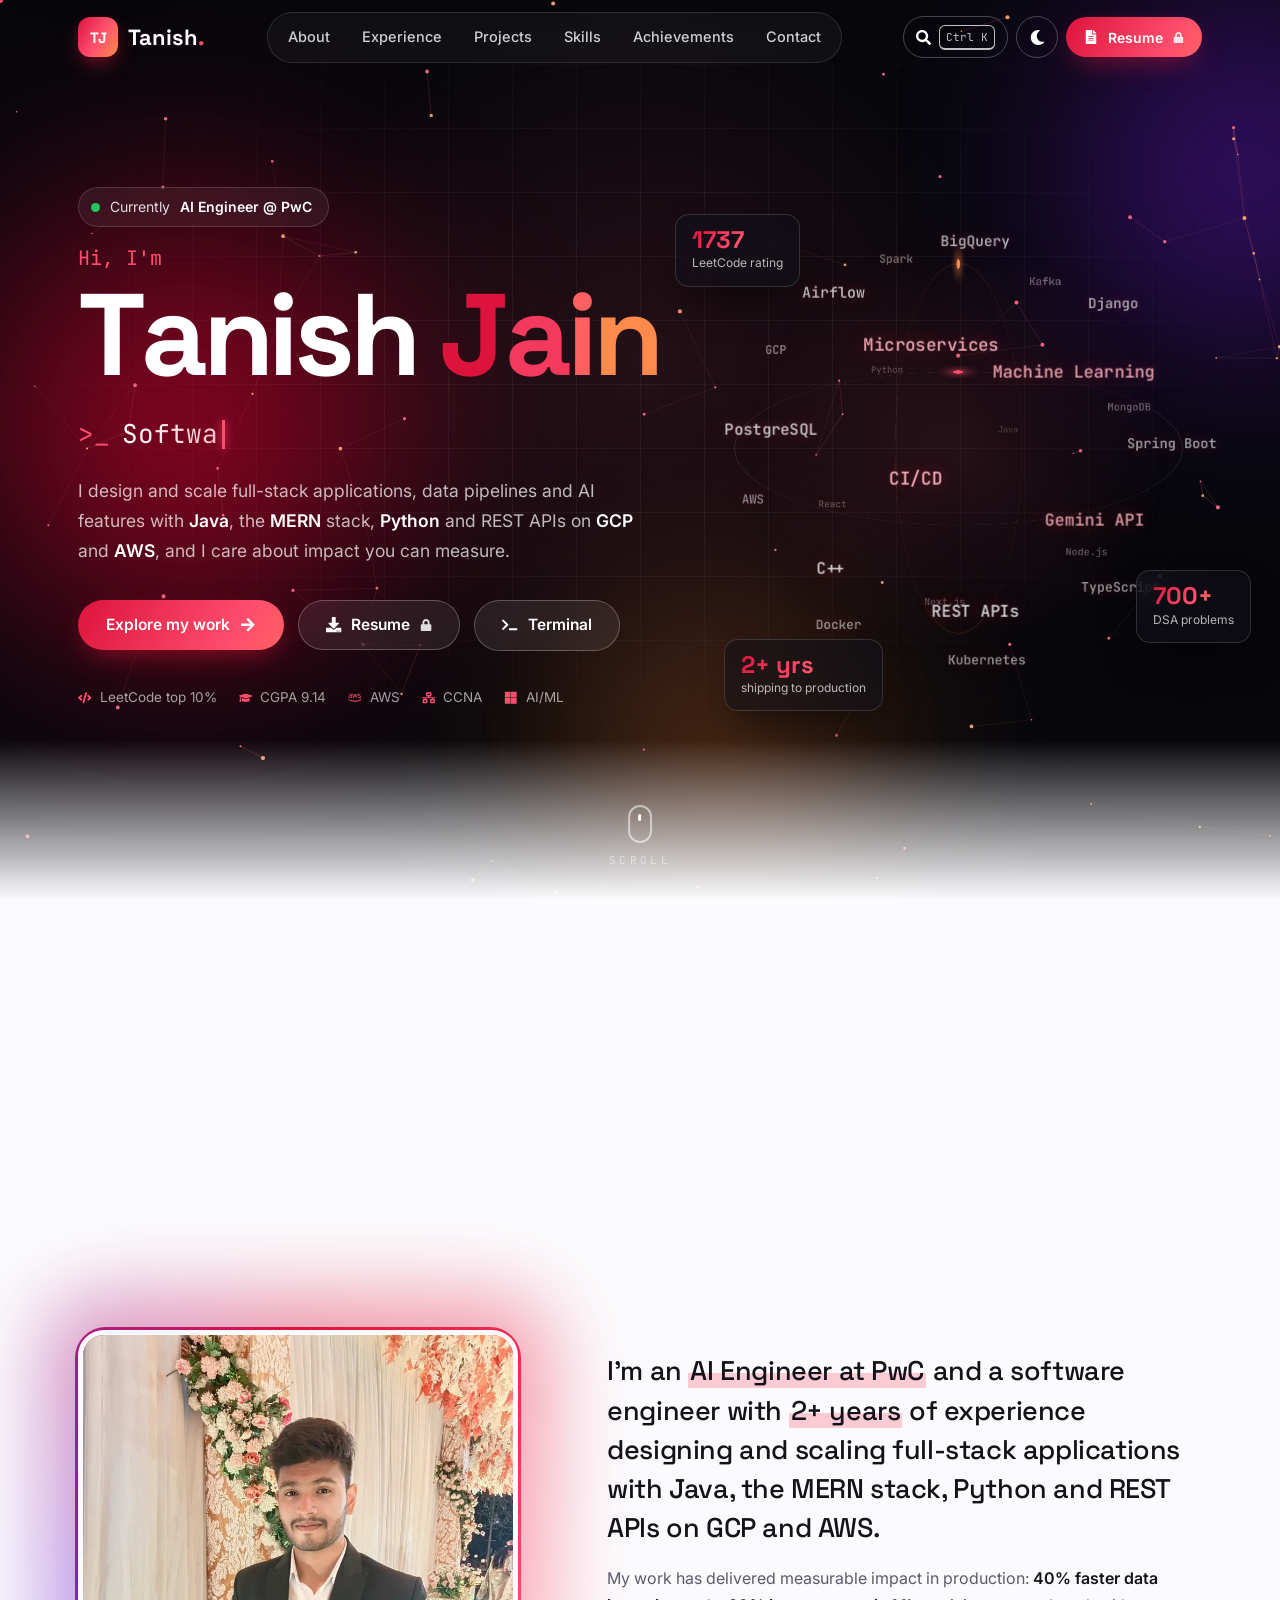
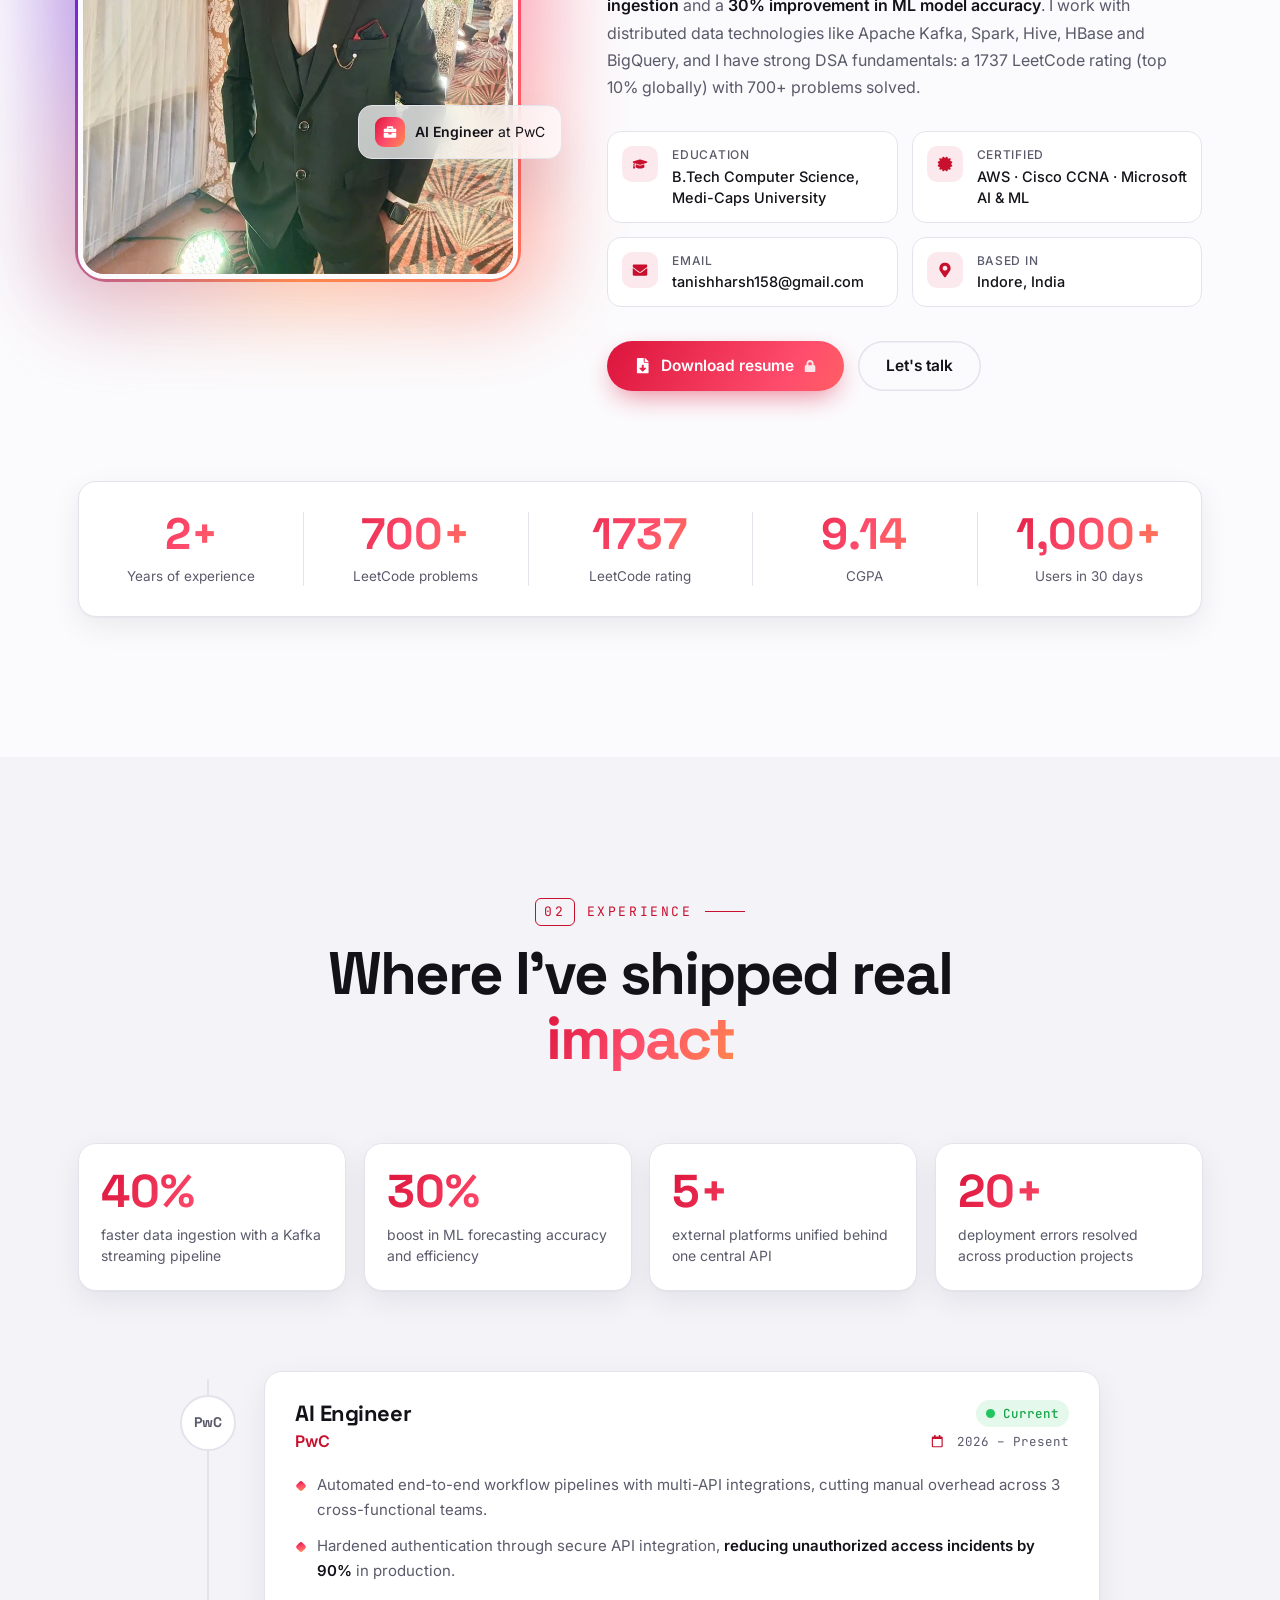
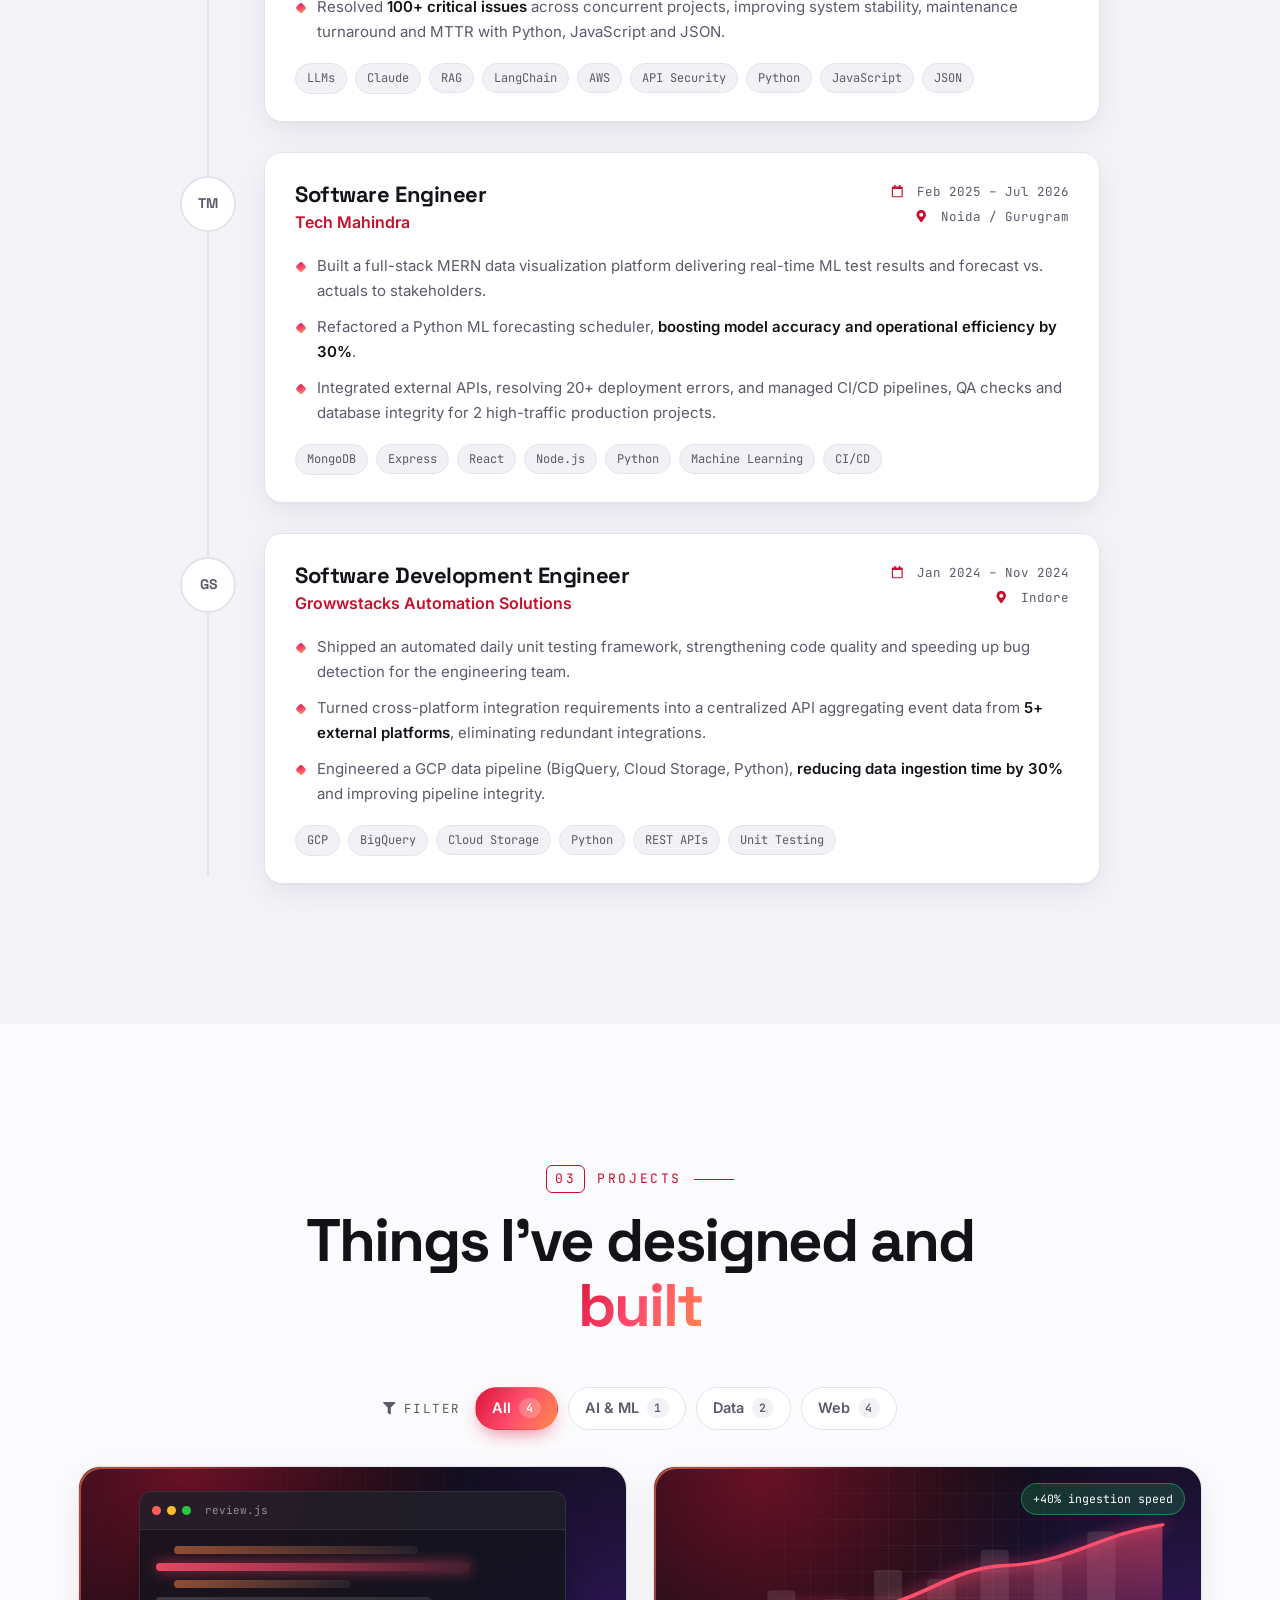
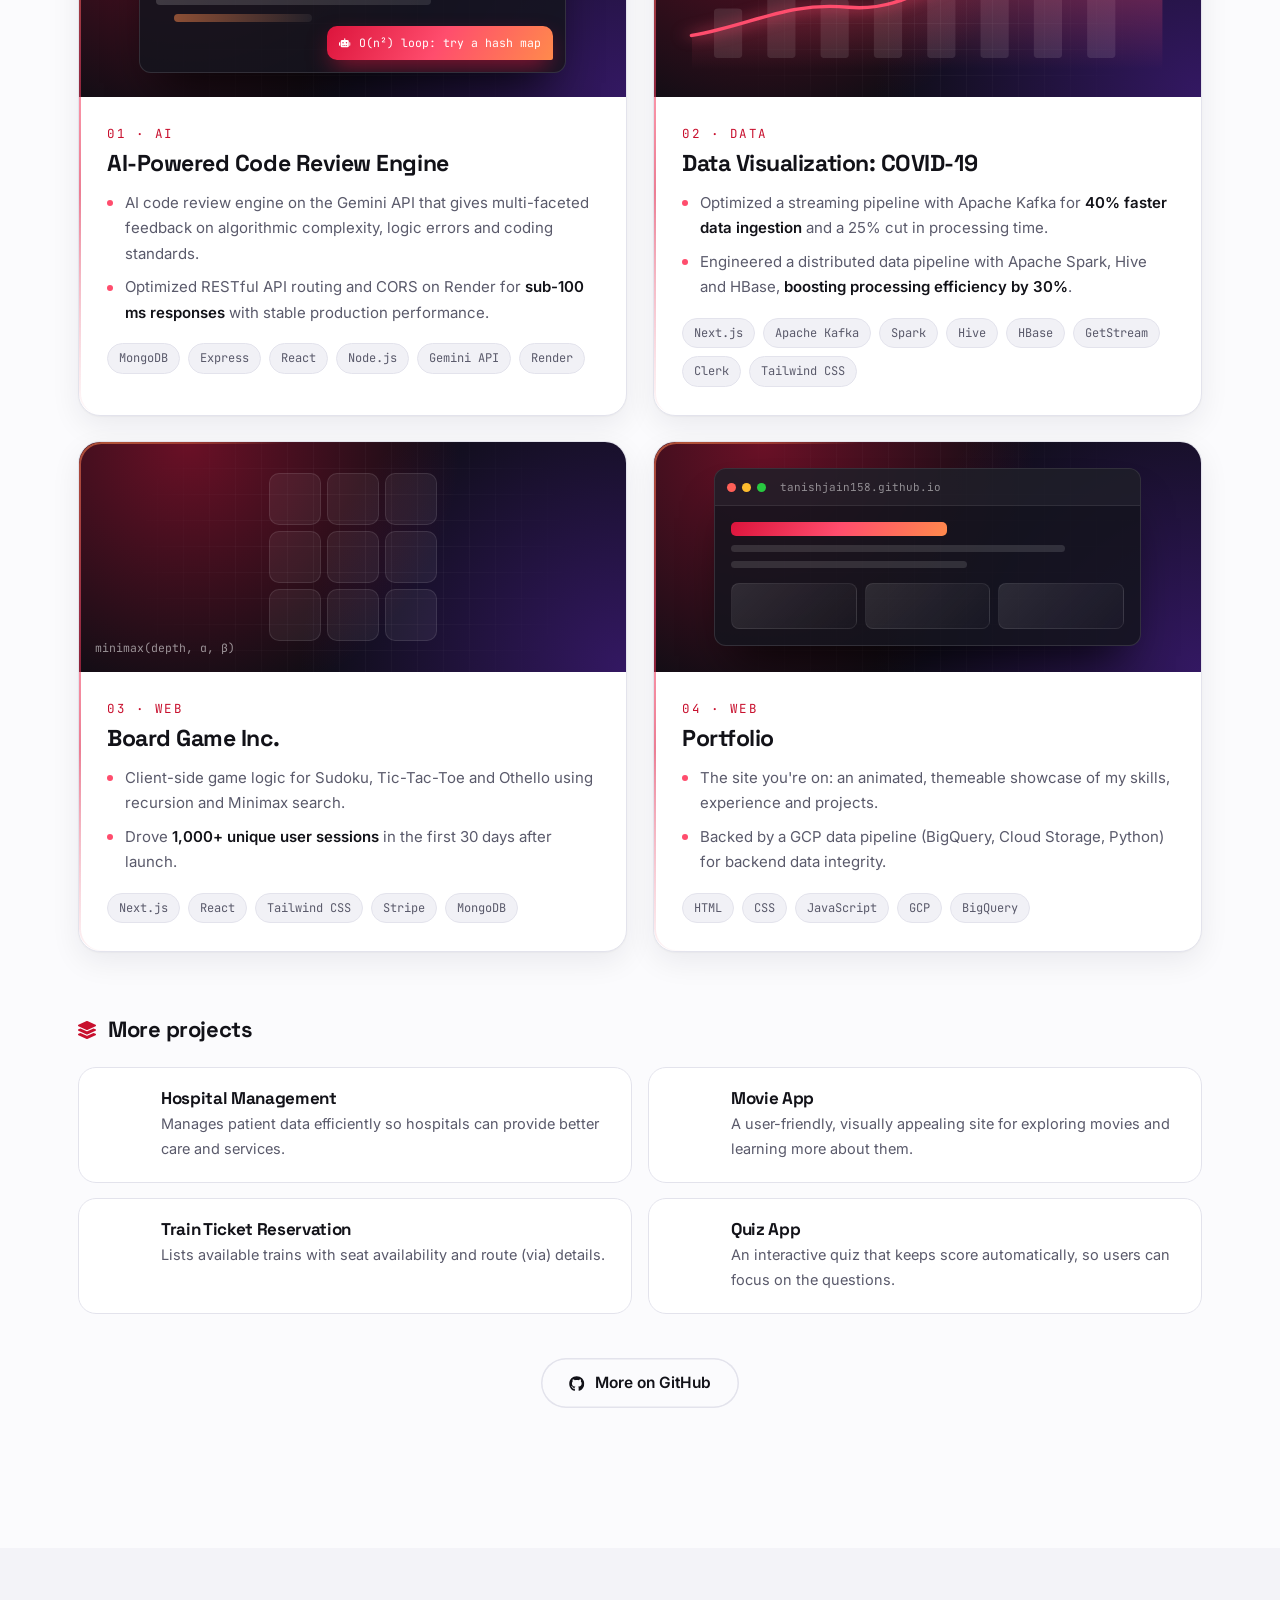
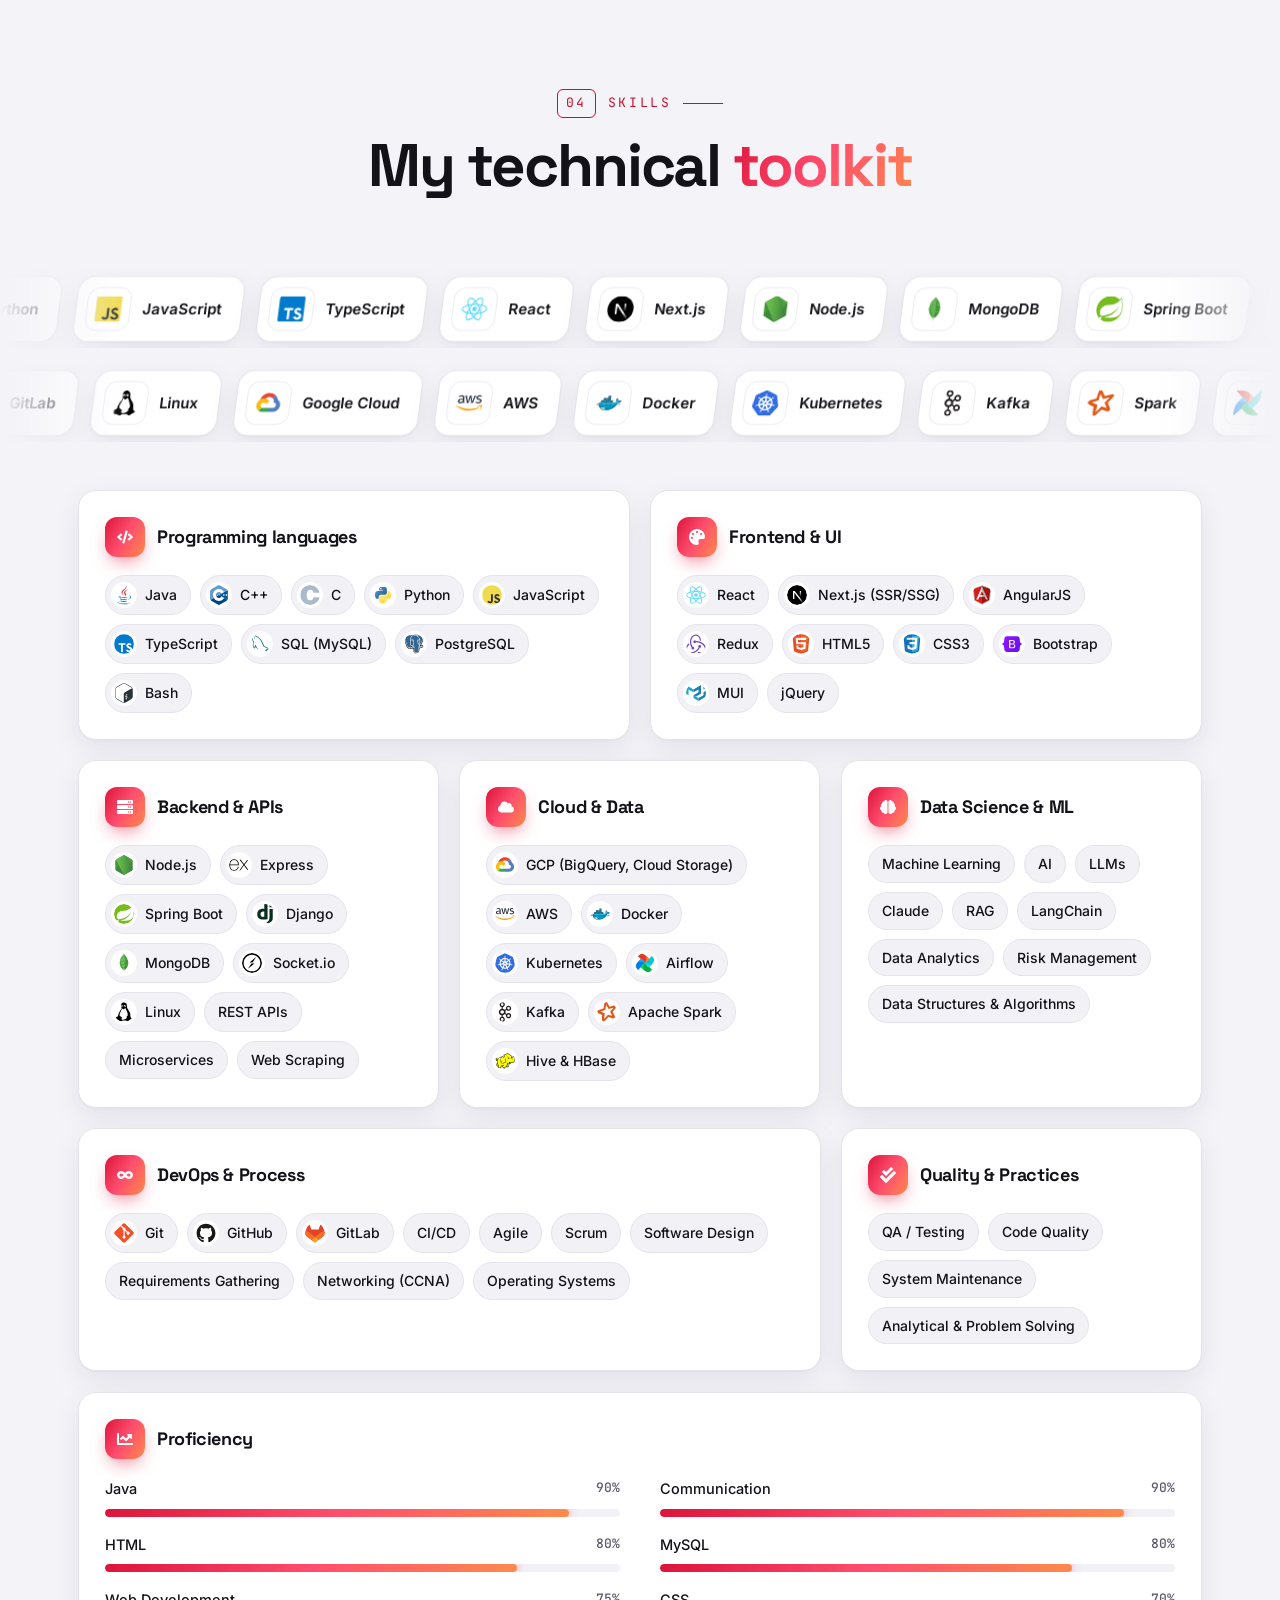
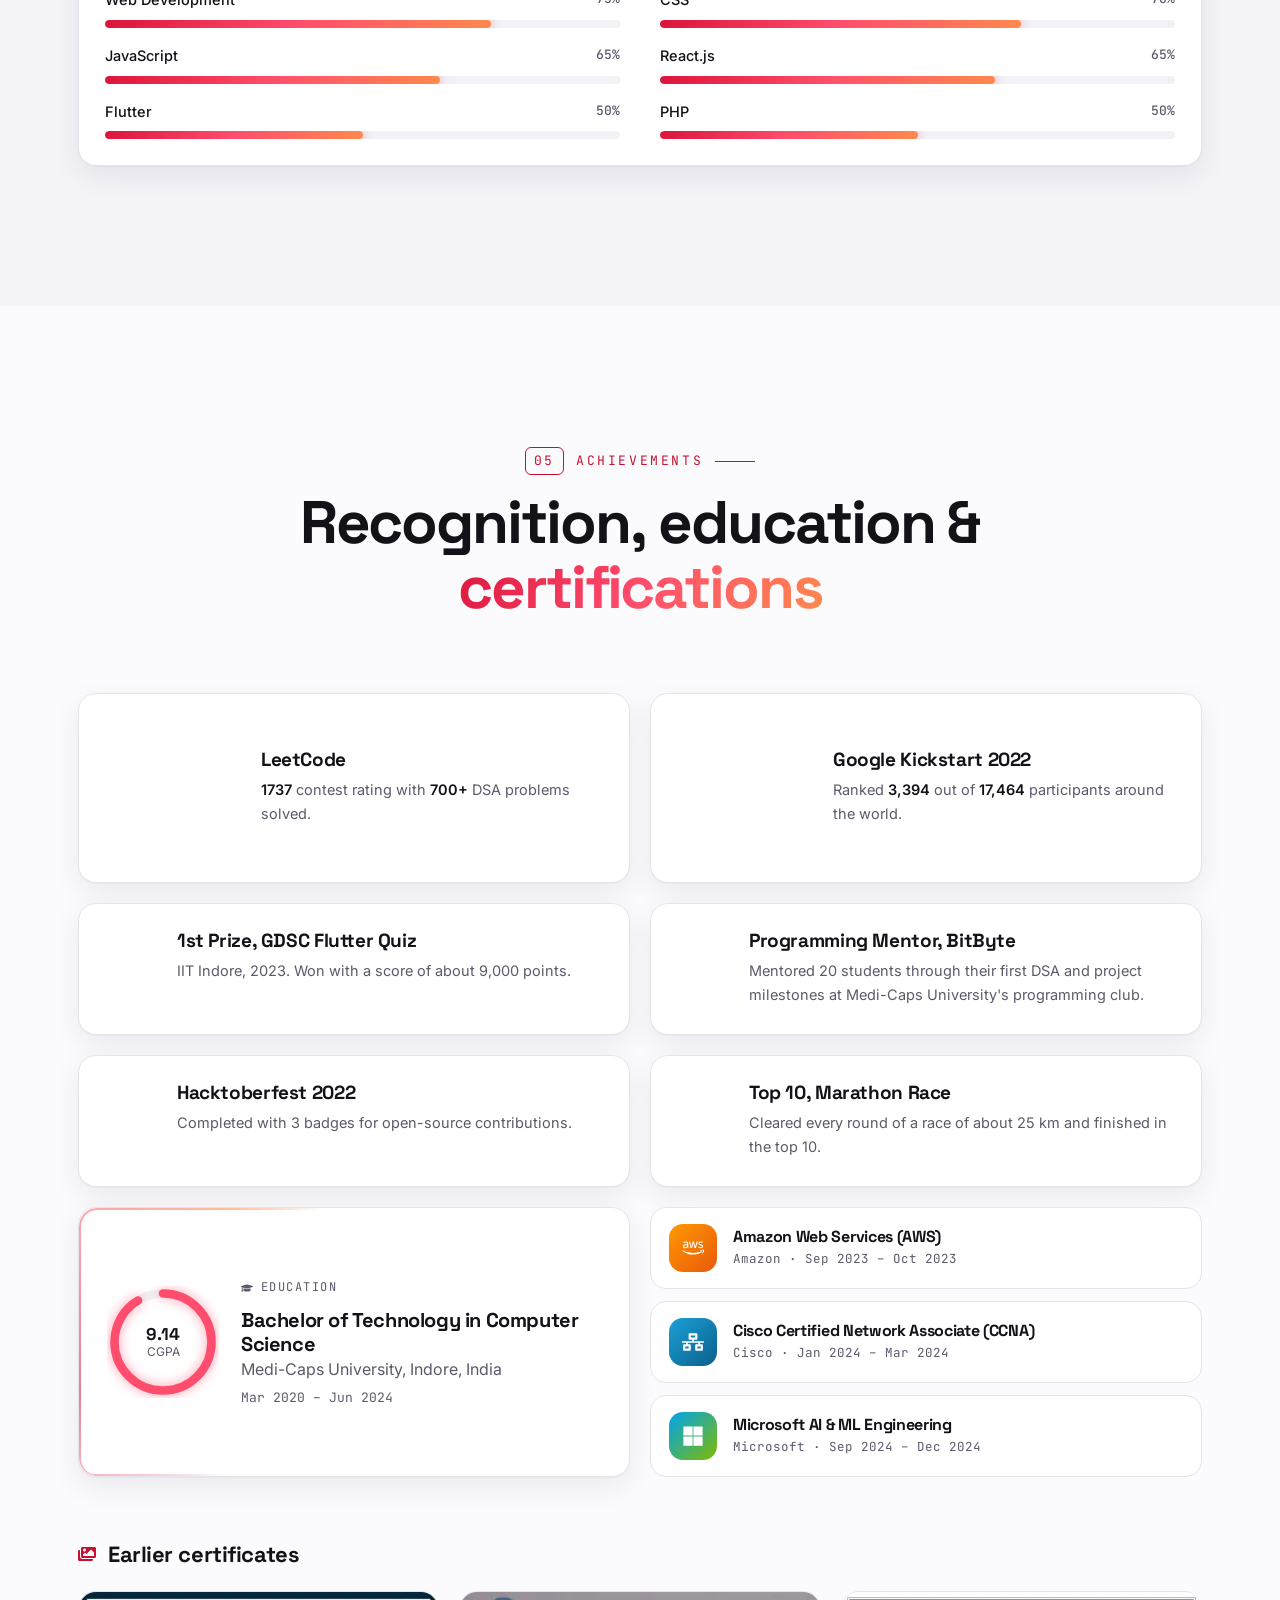
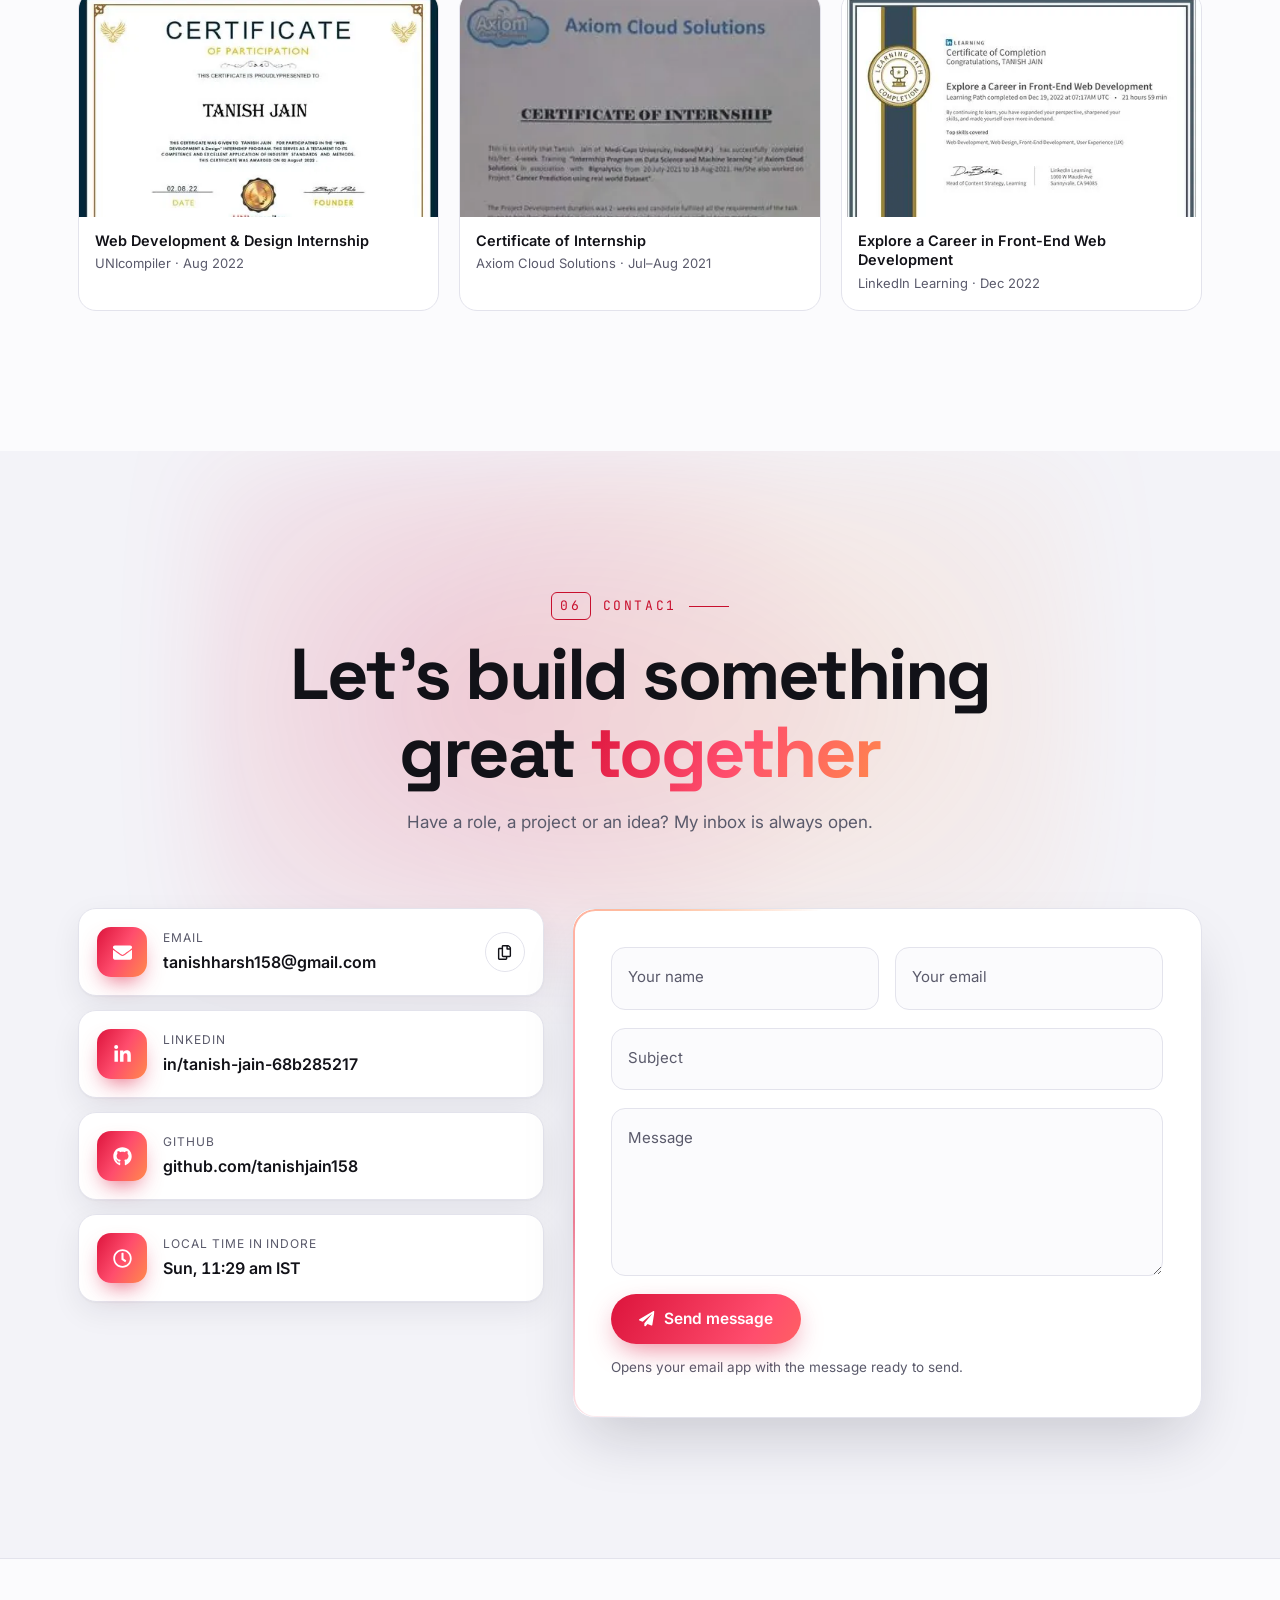
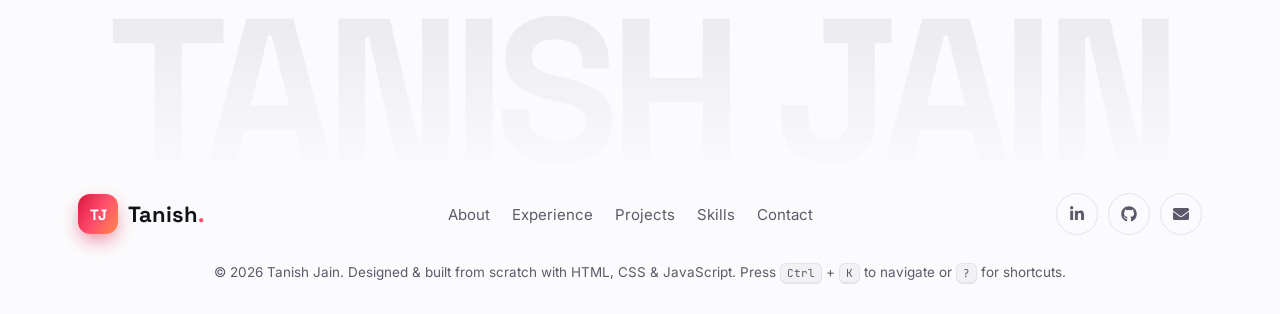
==== commit db4cca0a: "Password-protect the resume PDF - Encrypt Tanish_Jain_Resume.pdf with AES-256 (PDF standard V5 R6): " ====
--- a/index.html
+++ b/index.html
@@ -32,7 +32,7 @@
     <link rel="preconnect" href="https://fonts.gstatic.com" crossorigin>
     <link rel="preload" as="style" href="https://fonts.googleapis.com/css2?family=Inter:wght@400;500;600;700&family=Space+Grotesk:wght@500;600;700&family=JetBrains+Mono:wght@400;500&display=swap" onload="this.onload=null;this.rel='stylesheet'">
     <noscript><link rel="stylesheet" href="https://fonts.googleapis.com/css2?family=Inter:wght@400;500;600;700&family=Space+Grotesk:wght@500;600;700&family=JetBrains+Mono:wght@400;500&display=swap"></noscript>
-    <link rel="stylesheet" href="style.css?v=20260929g">
+    <link rel="stylesheet" href="style.css?v=20260930">
 
     <script type="application/ld+json">
 {
@@ -114,7 +114,7 @@
             }, 5000);
         })();
     </script>
-    <script src="script.js?v=20260929g" defer></script>
+    <script src="script.js?v=20260930" defer></script>
 </head>
 <body>
     <svg class="sprite" aria-hidden="true" focusable="false" width="0" height="0"><defs>
@@ -173,6 +173,7 @@
         <symbol id="i-train" viewBox="0 0 448 512"><path d="M448 96v256c0 51.815-61.624 96-130.022 96l62.98 49.721C386.905 502.417 383.562 512 376 512H72c-7.578 0-10.892-9.594-4.957-14.279L130.022 448C61.82 448 0 403.954 0 352V96C0 42.981 64 0 128 0h192c65 0 128 42.981 128 96zm-48 136V120c0-13.255-10.745-24-24-24H72c-13.255 0-24 10.745-24 24v112c0 13.255 10.745 24 24 24h304c13.255 0 24-10.745 24-24zm-176 64c-30.928 0-56 25.072-56 56s25.072 56 56 56 56-25.072 56-56-25.072-56-56-56z"/></symbol>
         <symbol id="i-question" viewBox="0 0 384 512"><path d="M202.021 0C122.202 0 70.503 32.703 29.914 91.026c-7.363 10.58-5.093 25.086 5.178 32.874l43.138 32.709c10.373 7.865 25.132 6.026 33.253-4.148 25.049-31.381 43.63-49.449 82.757-49.449 30.764 0 68.816 19.799 68.816 49.631 0 22.552-18.617 34.134-48.993 51.164-35.423 19.86-82.299 44.576-82.299 106.405V320c0 13.255 10.745 24 24 24h72.471c13.255 0 24-10.745 24-24v-5.773c0-42.86 125.268-44.645 125.268-160.627C377.504 66.256 286.902 0 202.021 0zM192 373.459c-38.196 0-69.271 31.075-69.271 69.271 0 38.195 31.075 69.27 69.271 69.27s69.271-31.075 69.271-69.271-31.075-69.27-69.271-69.27z"/></symbol>
         <symbol id="i-running" viewBox="0 0 416 512"><path d="M272 96c26.51 0 48-21.49 48-48S298.51 0 272 0s-48 21.49-48 48 21.49 48 48 48zM113.69 317.47l-14.8 34.52H32c-17.67 0-32 14.33-32 32s14.33 32 32 32h77.45c19.25 0 36.58-11.44 44.11-29.09l8.79-20.52-10.67-6.3c-17.32-10.23-30.06-25.37-37.99-42.61zM384 223.99h-44.03l-26.06-53.25c-12.5-25.55-35.45-44.23-61.78-50.94l-71.08-21.14c-28.3-6.8-57.77-.55-80.84 17.14l-39.67 30.41c-14.03 10.75-16.69 30.83-5.92 44.86s30.84 16.66 44.86 5.92l39.69-30.41c7.67-5.89 17.44-8 25.27-6.14l14.7 4.37-37.46 87.39c-12.62 29.48-1.31 64.01 26.3 80.31l84.98 50.17-27.47 87.73c-5.28 16.86 4.11 34.81 20.97 40.09 3.19 1 6.41 1.48 9.58 1.48 13.61 0 26.23-8.77 30.52-22.45l31.64-101.06c5.91-20.77-2.89-43.08-21.64-54.39l-61.24-36.14 31.31-78.28 20.27 41.43c8 16.34 24.92 26.89 43.11 26.89H384c17.67 0 32-14.33 32-32s-14.33-31.99-32-31.99z"/></symbol>
+        <symbol id="i-lock" viewBox="0 0 448 512"><path d="M400 224h-24v-72C376 68.2 307.8 0 224 0S72 68.2 72 152v72H48c-26.5 0-48 21.5-48 48v192c0 26.5 21.5 48 48 48h352c26.5 0 48-21.5 48-48V272c0-26.5-21.5-48-48-48zm-104 0H152v-72c0-39.7 32.3-72 72-72s72 32.3 72 72v72z"/></symbol>
     </defs></svg>
     <a class="skip-link" href="#main">Skip to content</a>
 
@@ -208,7 +209,7 @@
                     <li><a href="#skills">Skills</a></li>
                     <li><a href="#achievements">Achievements</a></li>
                     <li><a href="#contact">Contact</a></li>
-                    <li class="menu-resume"><a href="Tanish_Jain_Resume.pdf" target="_blank" rel="noopener">Resume</a></li>
+                    <li class="menu-resume"><a href="Tanish_Jain_Resume.pdf?v=2" target="_blank" rel="noopener" title="Password-protected PDF" data-resume>Resume <svg class="i i-lock lock-mark" aria-hidden="true"><use href="#i-lock"></use></svg><span class="visually-hidden"> (password-protected PDF)</span></a></li>
                 </ul>
             </nav>
             <div class="nav-actions">
@@ -218,8 +219,8 @@
                 <button class="icon-btn theme-toggle" type="button" aria-label="Switch to dark theme">
                     <svg class="i i-moon" aria-hidden="true"><use href="#i-moon"></use></svg>
                 </button>
-                <a class="btn btn-sm nav-resume magnetic" href="Tanish_Jain_Resume.pdf" target="_blank" rel="noopener">
-                    <svg class="i i-file-alt" aria-hidden="true"><use href="#i-file-alt"></use></svg> Resume
+                <a class="btn btn-sm nav-resume magnetic" href="Tanish_Jain_Resume.pdf?v=2" target="_blank" rel="noopener" title="Password-protected PDF" data-resume>
+                    <svg class="i i-file-alt" aria-hidden="true"><use href="#i-file-alt"></use></svg> Resume <svg class="i i-lock lock-mark" aria-hidden="true"><use href="#i-lock"></use></svg><span class="visually-hidden"> (password-protected PDF)</span>
                 </a>
                 <button class="icon-btn menu-btn" type="button" aria-label="Open menu" aria-controls="menu" aria-expanded="false">
                     <span class="burger" aria-hidden="true"><span></span><span></span><span></span></span>
@@ -259,7 +260,7 @@
                     </p>
                     <div class="hero-cta hero-in" style="--d: 7">
                         <a class="btn magnetic" href="#projects"><span>Explore my work</span> <svg class="i i-arrow-right" aria-hidden="true"><use href="#i-arrow-right"></use></svg></a>
-                        <a class="btn btn-glass magnetic" href="Tanish_Jain_Resume.pdf" target="_blank" rel="noopener"><svg class="i i-download" aria-hidden="true"><use href="#i-download"></use></svg> <span>Resume</span></a>
+                        <a class="btn btn-glass magnetic" href="Tanish_Jain_Resume.pdf?v=2" target="_blank" rel="noopener" title="Password-protected PDF" data-resume><svg class="i i-download" aria-hidden="true"><use href="#i-download"></use></svg> <span>Resume</span> <svg class="i i-lock lock-mark" aria-hidden="true"><use href="#i-lock"></use></svg><span class="visually-hidden"> (password-protected PDF)</span></a>
                         <button class="btn btn-glass magnetic term-open" type="button" data-cursor="Run"><svg class="i i-terminal" aria-hidden="true"><use href="#i-terminal"></use></svg> <span>Terminal</span></button>
                     </div>
                     <ul class="hero-proof hero-in" style="--d: 8" aria-label="Highlights">
@@ -319,7 +320,7 @@
                             <li><svg class="i i-map-marker-alt" aria-hidden="true"><use href="#i-map-marker-alt"></use></svg><div><span>Based in</span>Indore, India</div></li>
                         </ul>
                         <div class="about-cta">
-                            <a class="btn magnetic" href="Tanish_Jain_Resume.pdf" target="_blank" rel="noopener"><svg class="i i-file-download" aria-hidden="true"><use href="#i-file-download"></use></svg> Download resume</a>
+                            <a class="btn magnetic" href="Tanish_Jain_Resume.pdf?v=2" target="_blank" rel="noopener" title="Password-protected PDF" data-resume><svg class="i i-file-download" aria-hidden="true"><use href="#i-file-download"></use></svg> Download resume <svg class="i i-lock lock-mark" aria-hidden="true"><use href="#i-lock"></use></svg><span class="visually-hidden"> (password-protected PDF)</span></a>
                             <a class="btn btn-outline magnetic" href="#contact">Let's talk</a>
                         </div>
                     </div>
--- a/style.css
+++ b/style.css
@@ -3207,6 +3207,11 @@
 /* achievements: two per row once there are four small cards */
 .ach-grid .ach-small{
     grid-column: span 3;
+}
+
+.lock-mark{
+    font-size: 0.78em;
+    opacity: 0.85;
 }
 
 /* ============================== project filter ============================== */
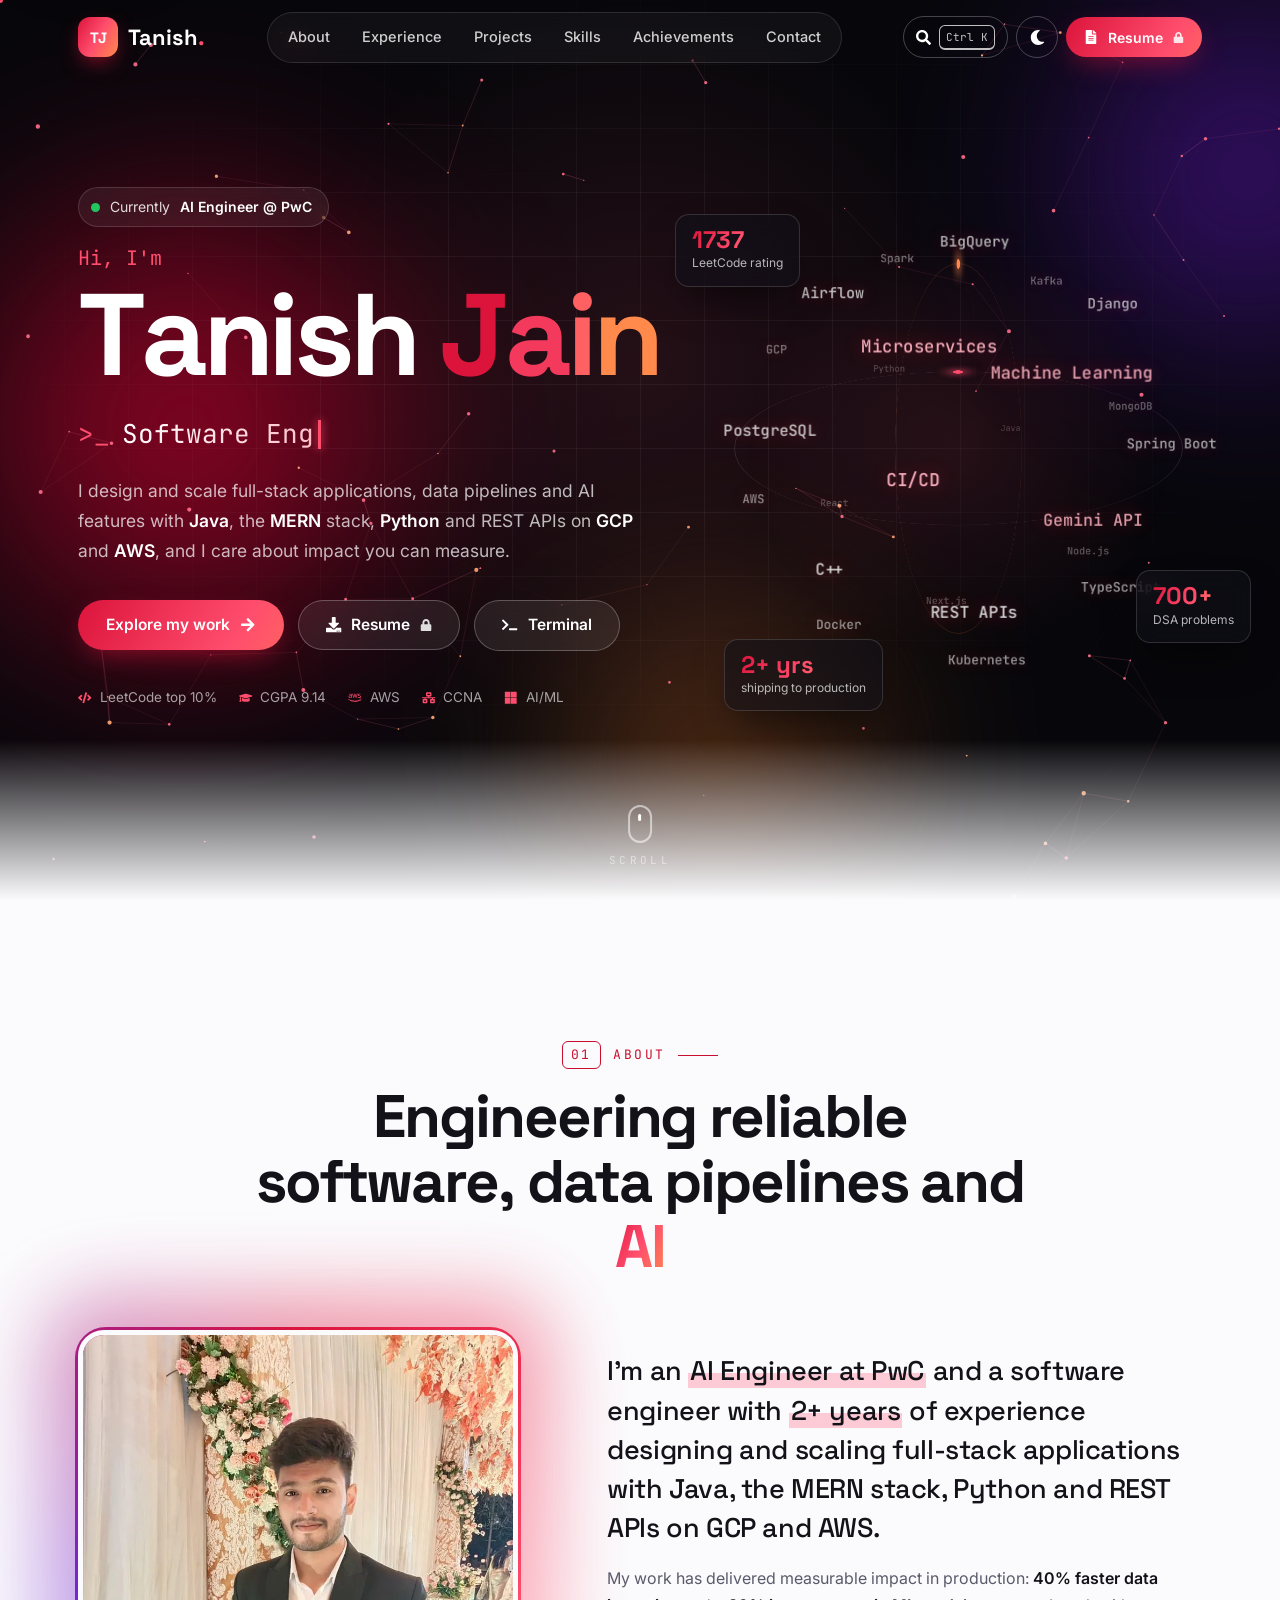
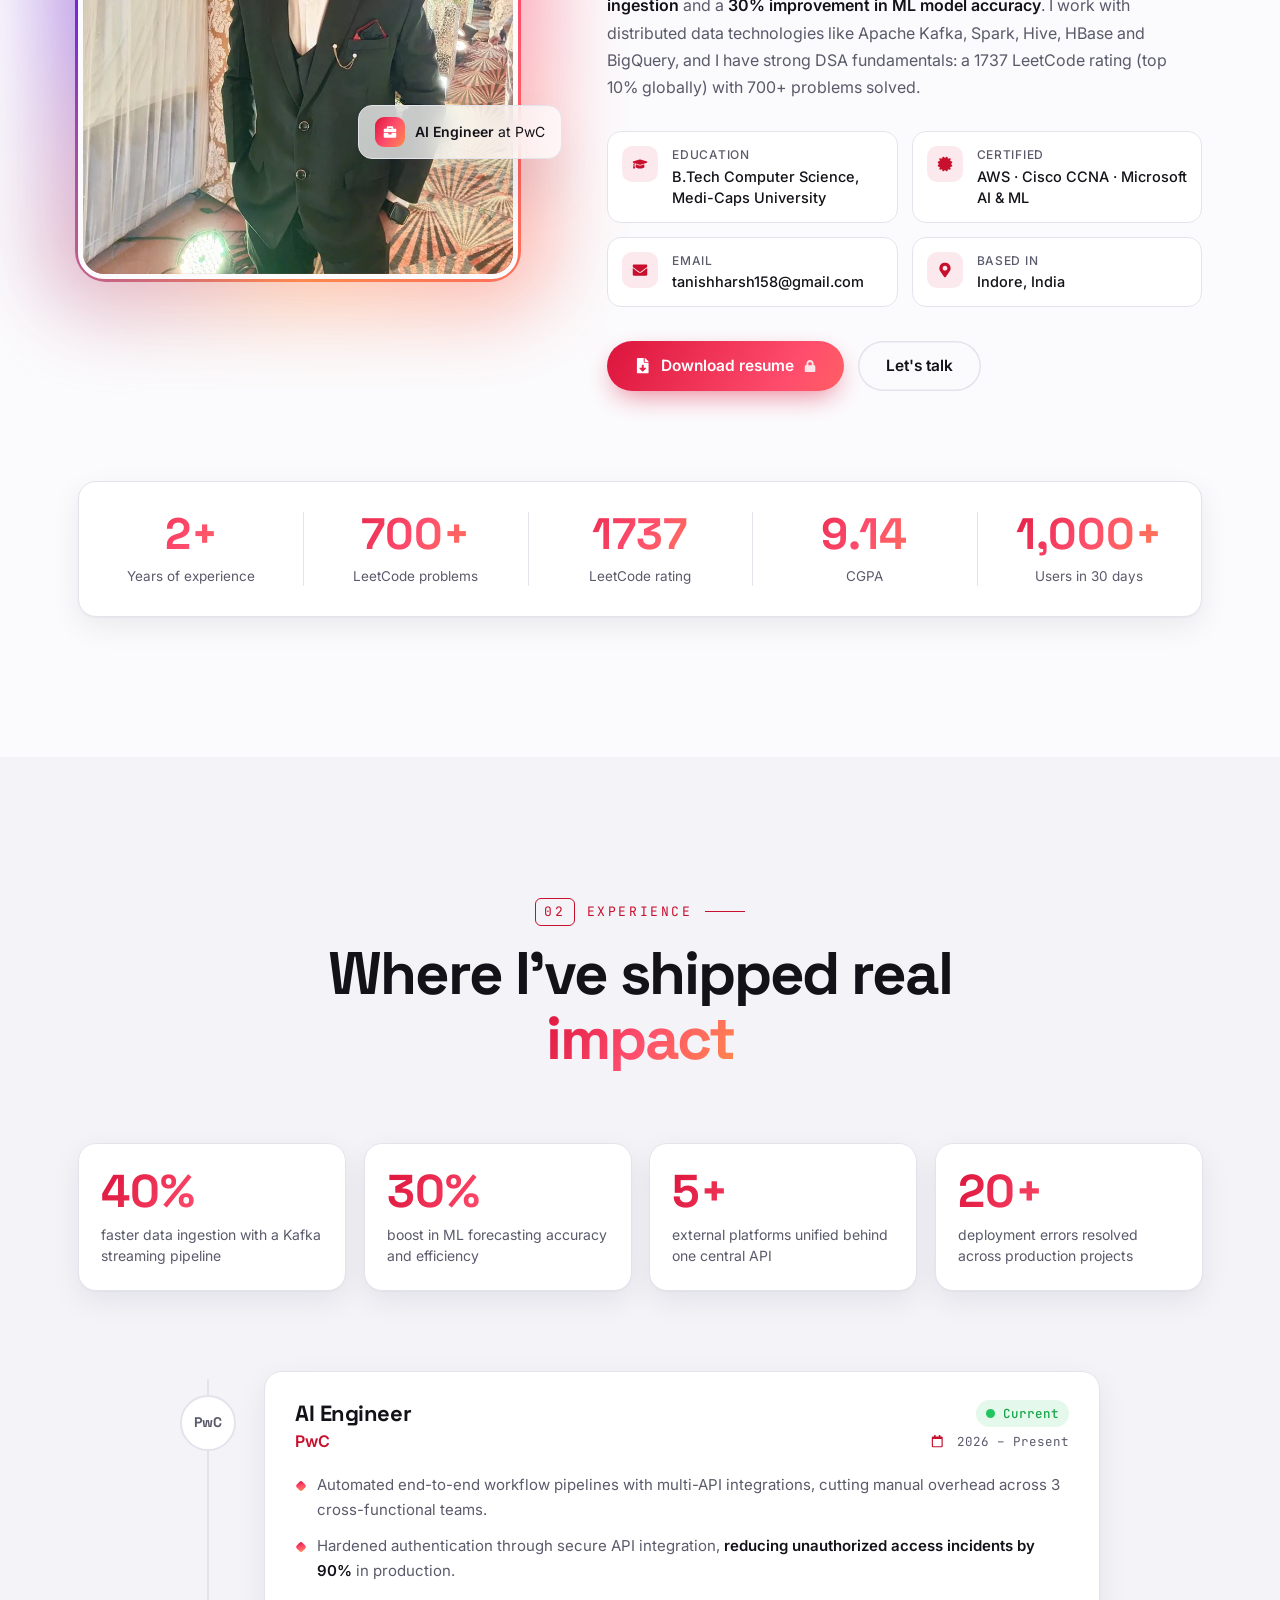
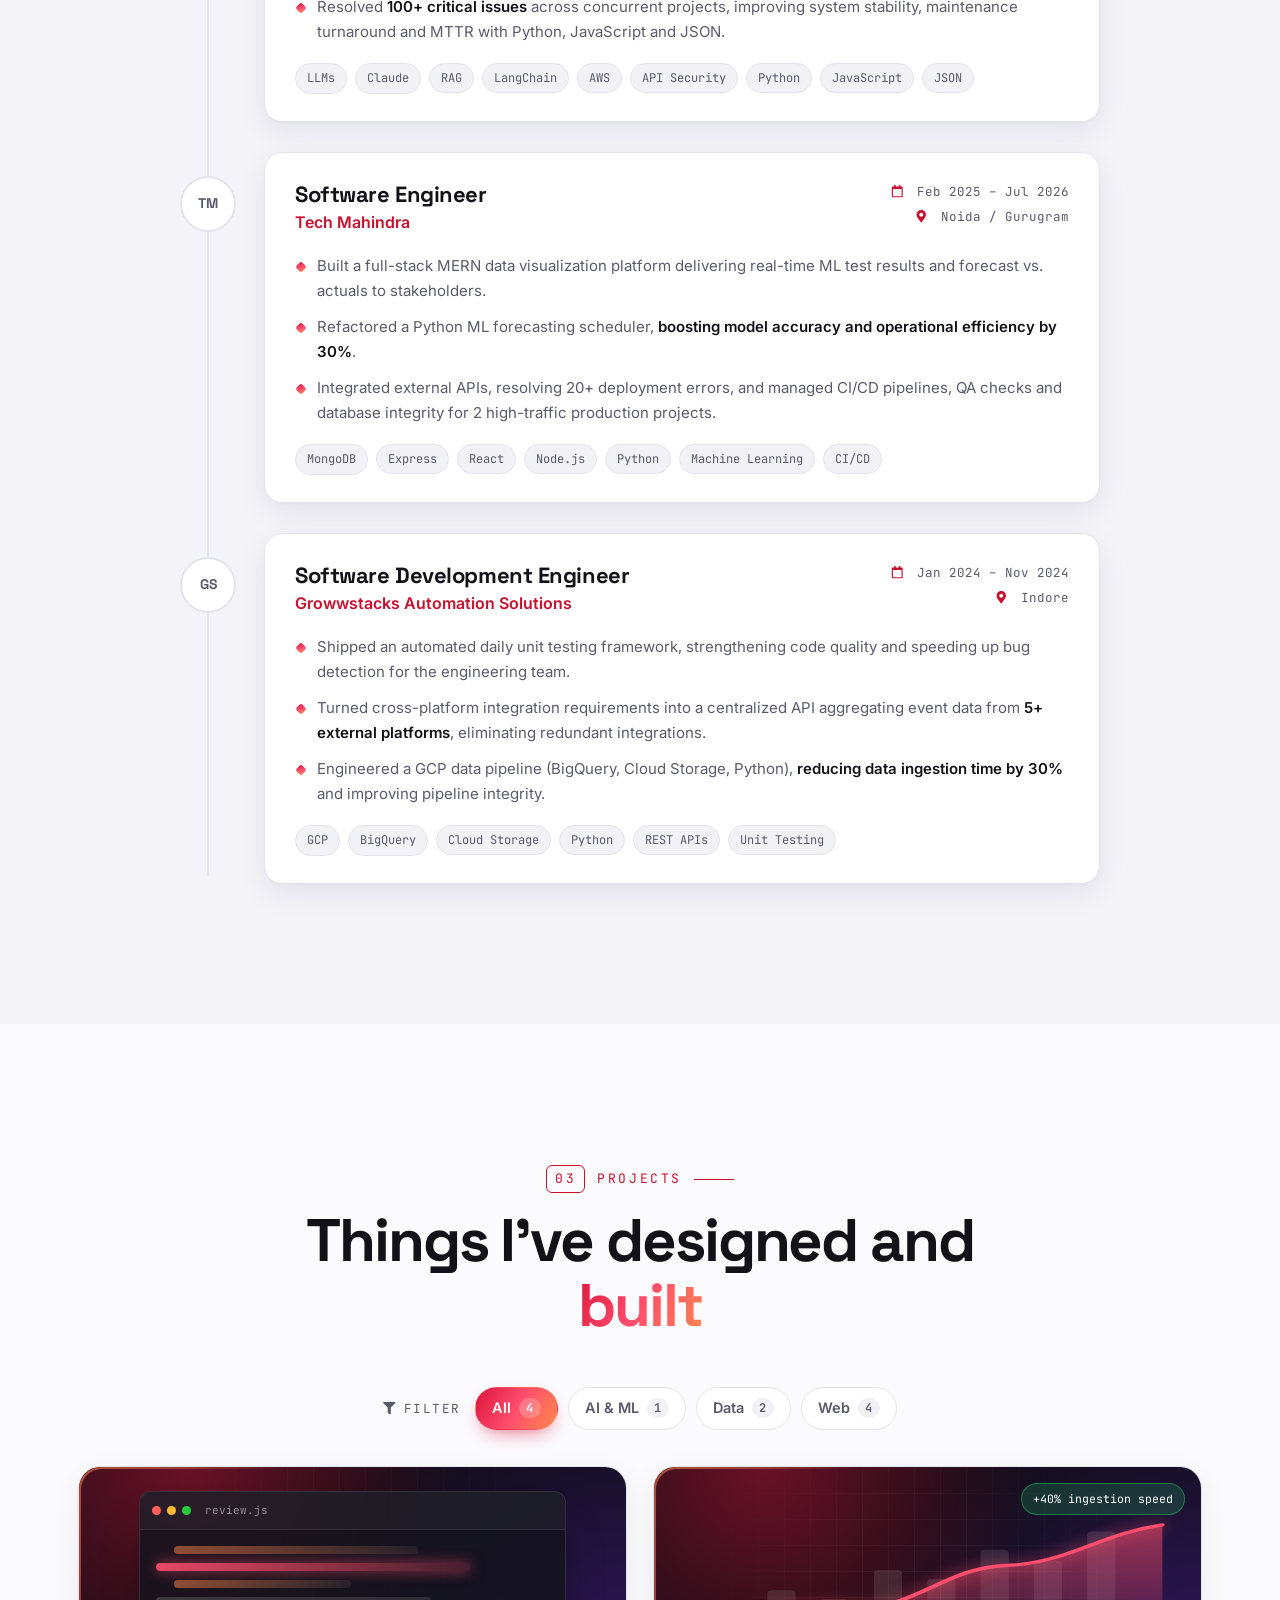
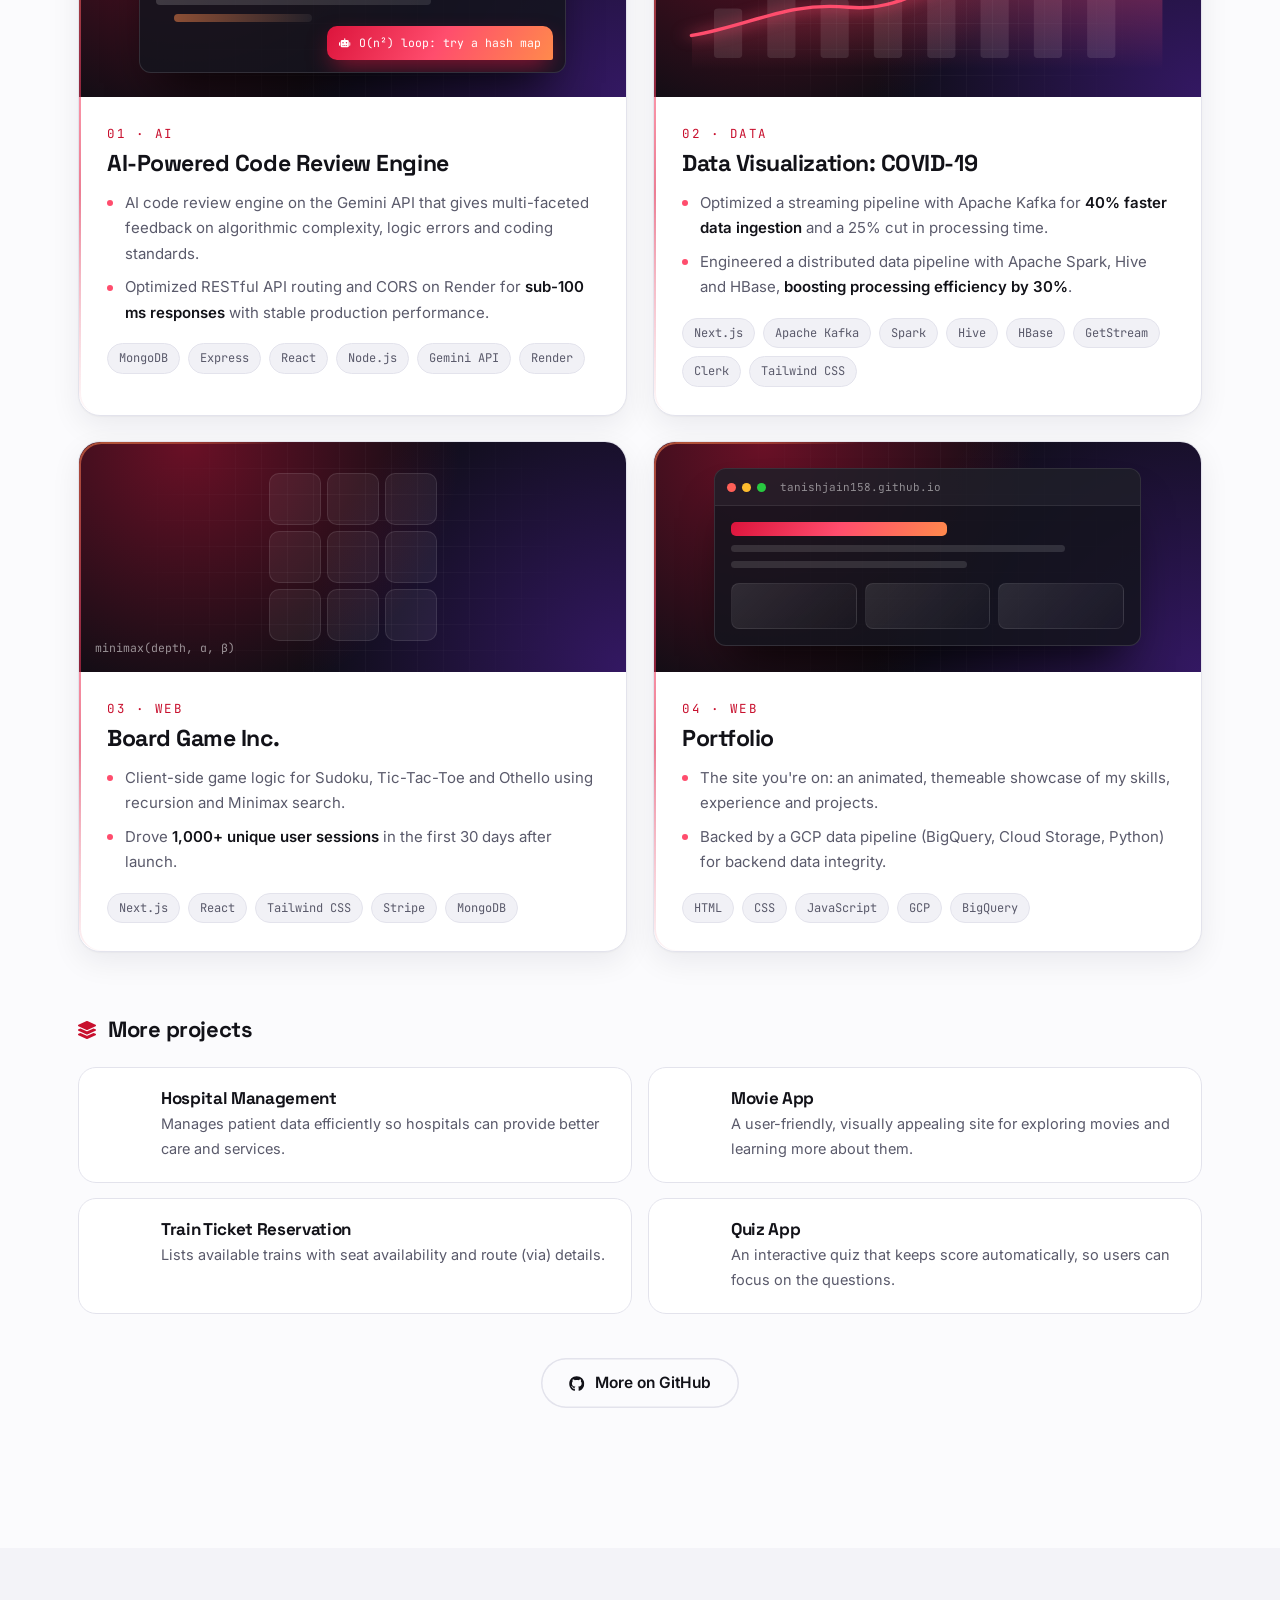
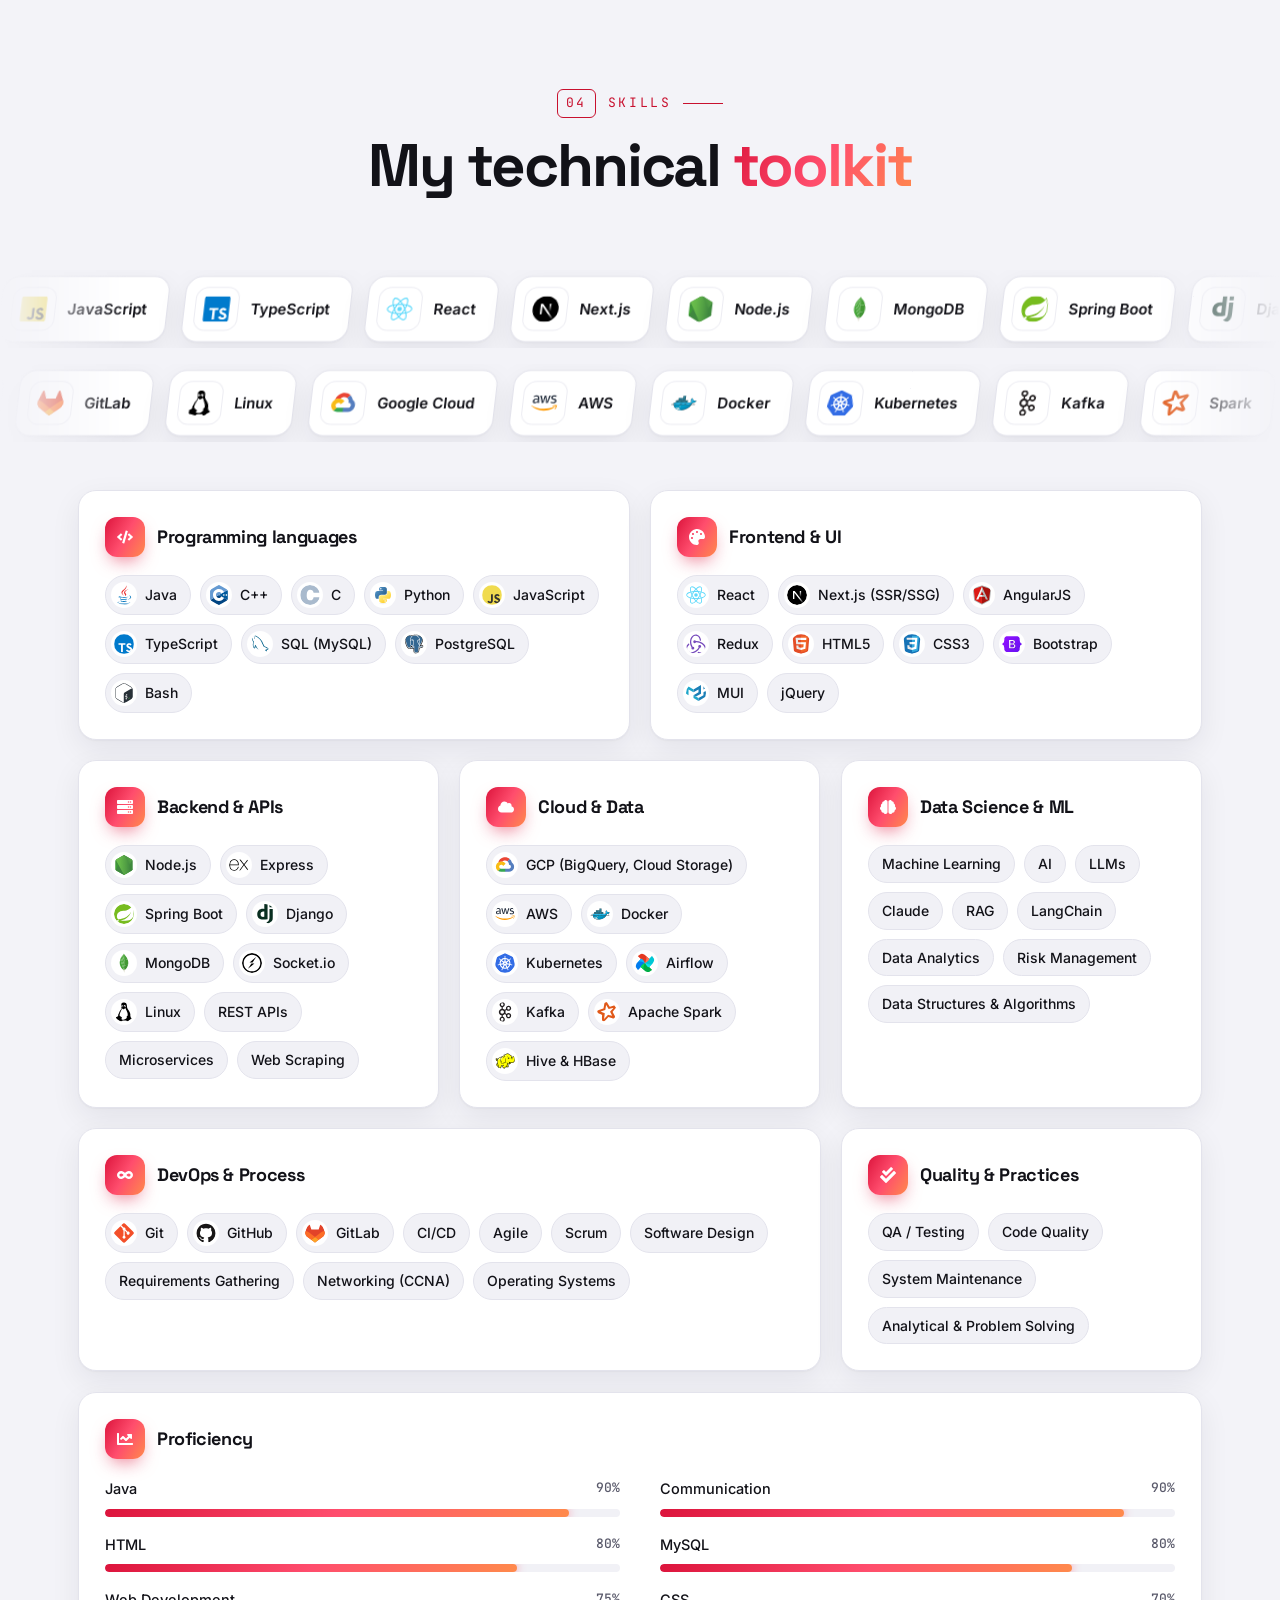
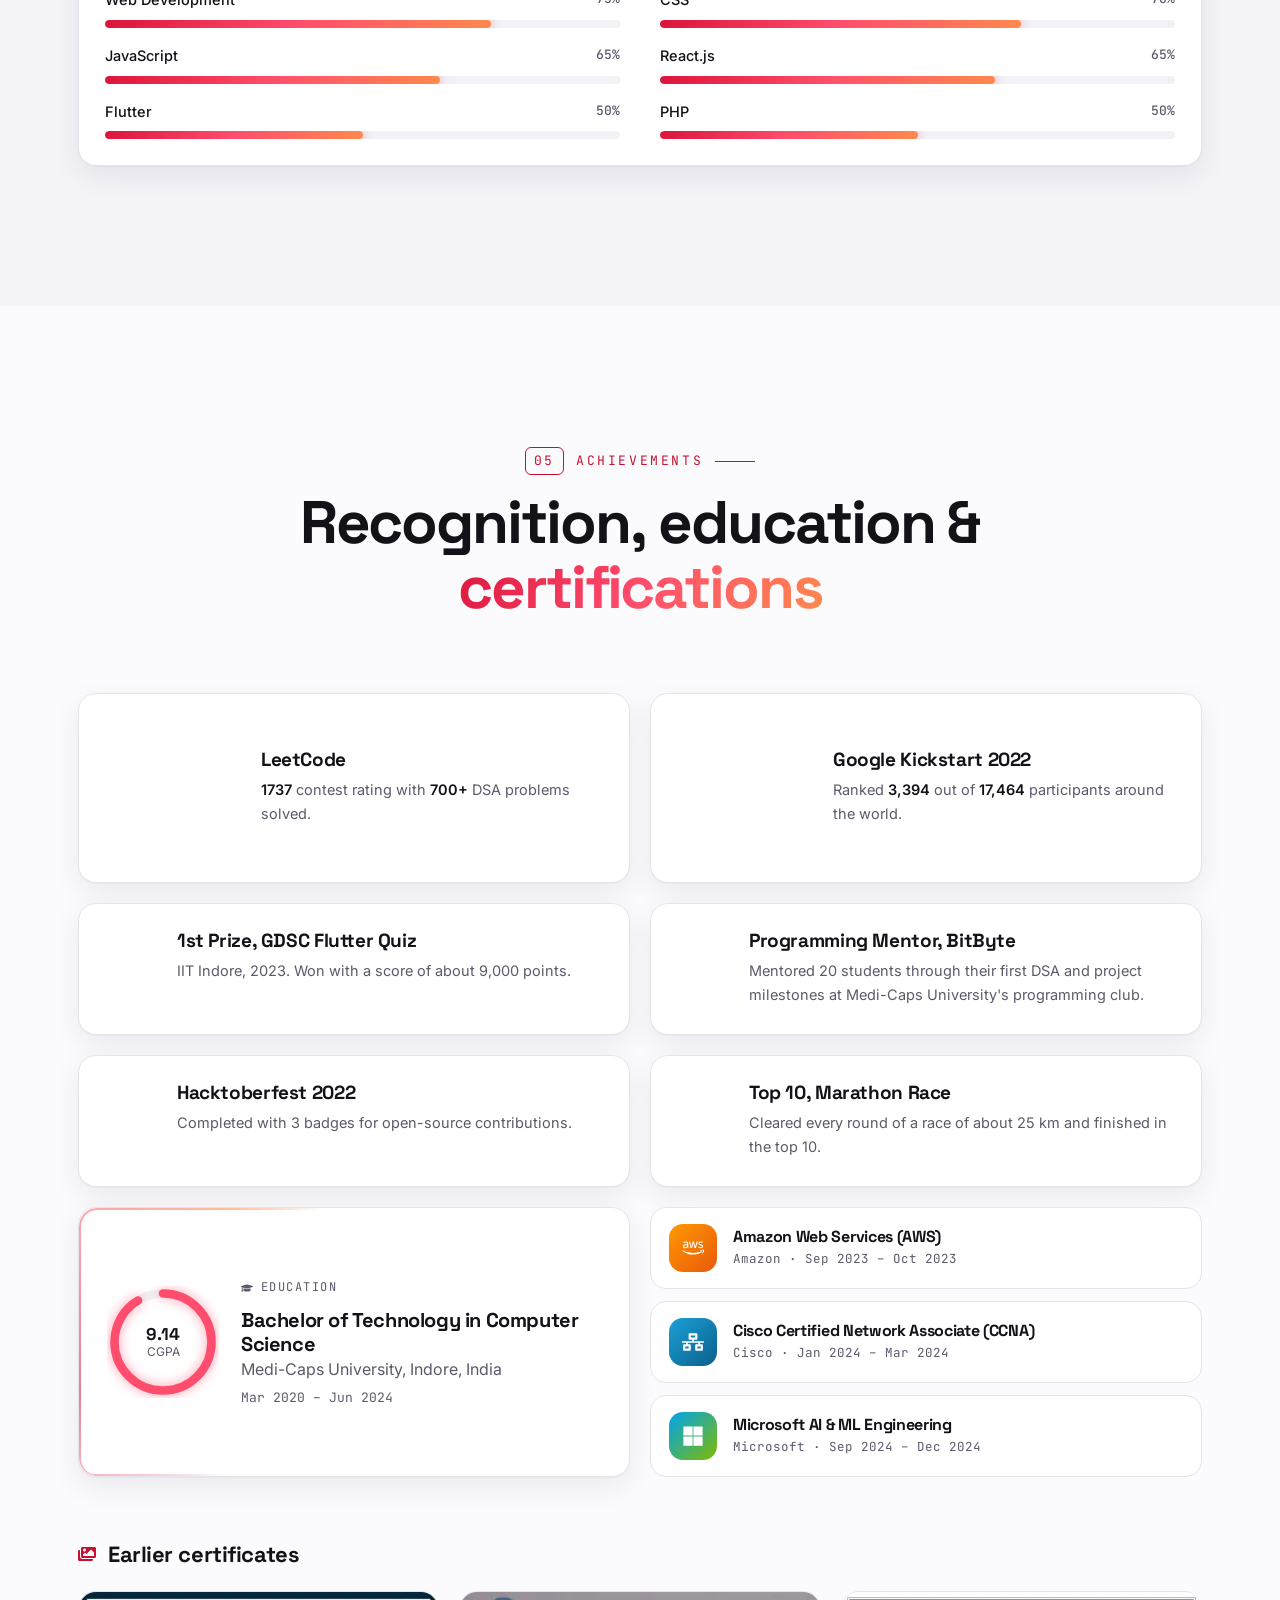
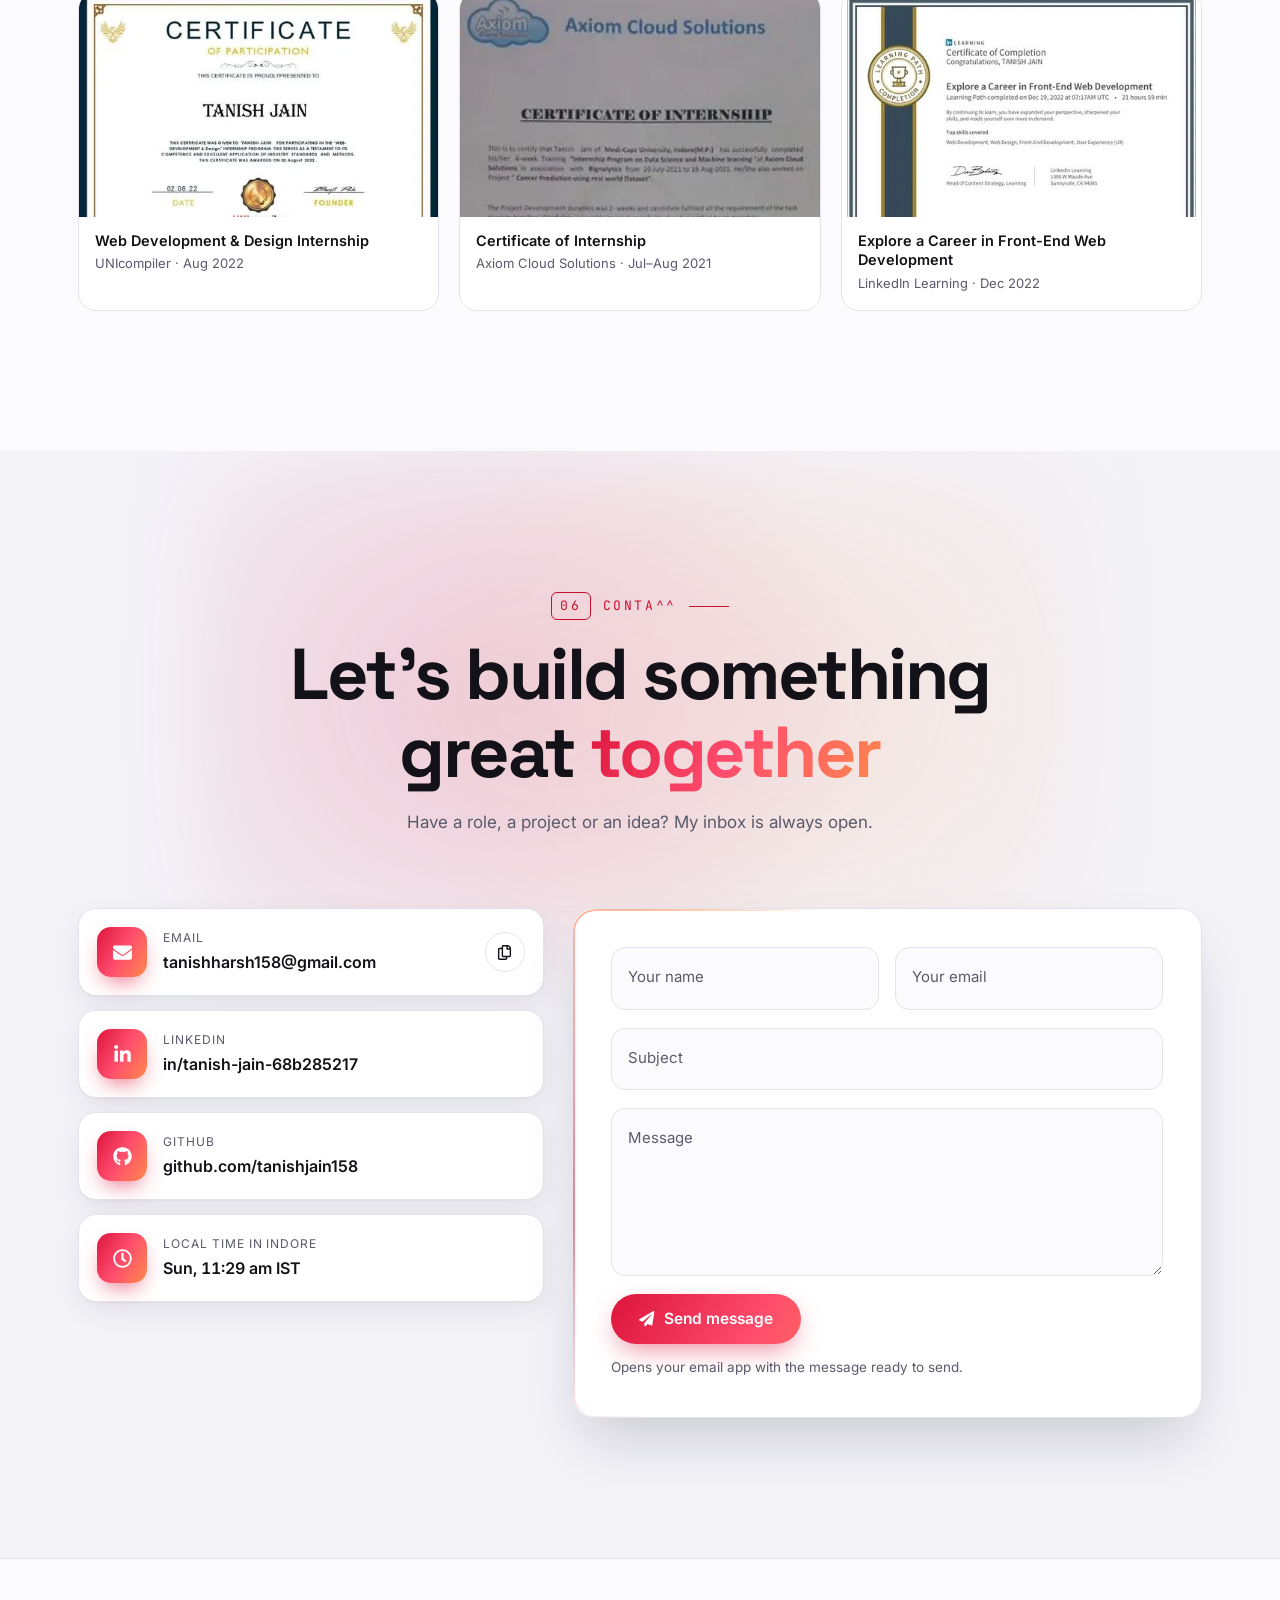
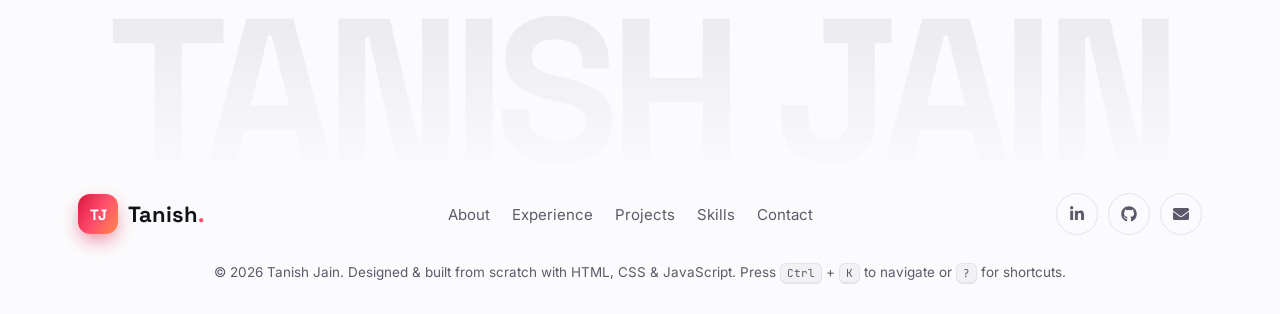
==== commit 6d40aa43: "Improve phone, tablet and large-screen compatibility - Mobile menu scrolls when it doesn't fit (phon" ====
--- a/index.html
+++ b/index.html
@@ -2,7 +2,7 @@
 <html lang="en">
 <head>
     <meta charset="UTF-8">
-    <meta name="viewport" content="width=device-width, initial-scale=1.0">
+    <meta name="viewport" content="width=device-width, initial-scale=1.0, viewport-fit=cover">
     <title>Tanish Jain | AI Engineer at PwC &middot; Software Engineer</title>
     <meta name="description" content="Tanish Jain is an AI Engineer at PwC and a software engineer with 2+ years of experience building full-stack applications, data pipelines and AI features with Java, MERN, Python, GCP and AWS.">
     <meta name="author" content="Tanish Jain">
@@ -32,7 +32,7 @@
     <link rel="preconnect" href="https://fonts.gstatic.com" crossorigin>
     <link rel="preload" as="style" href="https://fonts.googleapis.com/css2?family=Inter:wght@400;500;600;700&family=Space+Grotesk:wght@500;600;700&family=JetBrains+Mono:wght@400;500&display=swap" onload="this.onload=null;this.rel='stylesheet'">
     <noscript><link rel="stylesheet" href="https://fonts.googleapis.com/css2?family=Inter:wght@400;500;600;700&family=Space+Grotesk:wght@500;600;700&family=JetBrains+Mono:wght@400;500&display=swap"></noscript>
-    <link rel="stylesheet" href="style.css?v=20260930">
+    <link rel="stylesheet" href="style.css?v=20260930b">
 
     <script type="application/ld+json">
 {
@@ -114,7 +114,7 @@
             }, 5000);
         })();
     </script>
-    <script src="script.js?v=20260930" defer></script>
+    <script src="script.js?v=20260930b" defer></script>
 </head>
 <body>
     <svg class="sprite" aria-hidden="true" focusable="false" width="0" height="0"><defs>
@@ -915,6 +915,15 @@
         </div>
         <div class="term-body">
             <div class="term-out" role="log" aria-live="polite" aria-label="Terminal output"></div>
+            <div class="term-chips" role="group" aria-label="Quick commands">
+                <button type="button" data-cmd="help">help</button>
+                <button type="button" data-cmd="about">about</button>
+                <button type="button" data-cmd="projects">projects</button>
+                <button type="button" data-cmd="skills">skills</button>
+                <button type="button" data-cmd="contact">contact</button>
+                <button type="button" data-cmd="neofetch">neofetch</button>
+                <button type="button" data-cmd="clear">clear</button>
+            </div>
             <form class="term-form" autocomplete="off">
                 <label class="term-prompt" for="term-input">tanish@portfolio:~$</label>
                 <input id="term-input" class="term-input" type="text" spellcheck="false" autocapitalize="off" aria-describedby="term-hint">
--- a/style.css
+++ b/style.css
@@ -207,6 +207,8 @@
     max-width: 1220px;
     margin: 0 auto;
     padding: 0 clamp(20px, 5vw, 48px);
+    padding-left: max(clamp(20px, 5vw, 48px), env(safe-area-inset-left));
+    padding-right: max(clamp(20px, 5vw, 48px), env(safe-area-inset-right));
 }
 .grad-text,
 .grad-word{
@@ -2647,8 +2649,8 @@
 /* ============================== floating UI ============================== */
 .to-top{
     position: fixed;
-    right: 24px;
-    bottom: 24px;
+    right: calc(24px + env(safe-area-inset-right));
+    bottom: calc(24px + env(safe-area-inset-bottom));
     z-index: 998;
     width: 52px;
     height: 52px;
@@ -2693,8 +2695,10 @@
 .toast{
     position: fixed;
     left: 50%;
-    bottom: 28px;
+    bottom: calc(28px + env(safe-area-inset-bottom));
     z-index: 10003;
+    width: max-content;
+    max-width: calc(100vw - 32px);
     padding: 12px 20px;
     font-size: 14.5px;
     font-weight: 500;
@@ -2742,6 +2746,7 @@
 .lightbox{
     width: min(1000px, calc(100vw - 32px));
     max-height: calc(100vh - 32px);
+    max-height: calc(100dvh - 32px);
     margin: auto;
     padding: 0;
     overflow: hidden;
@@ -2801,6 +2806,7 @@
 }
 .palette-list{
     max-height: min(52vh, 420px);
+    max-height: min(52dvh, 420px);
     overflow-y: auto;
     padding: 8px;
 }
@@ -3264,7 +3270,7 @@
     min-width: 22px;
     padding: 0 6px;
     font-family: var(--mono);
-    font-size: 11.5px;
+    font-size: 12px;
     line-height: 20px;
     text-align: center;
     border-radius: 999px;
@@ -3406,6 +3412,7 @@
 .terminal{
     width: min(760px, calc(100vw - 28px));
     height: min(560px, calc(100vh - 60px));
+    height: min(560px, calc(100dvh - 40px));
     margin: auto;
     padding: 0;
     overflow: hidden;
@@ -3581,6 +3588,171 @@
 @media (max-width: 1100px){
     .rail{
         display: none;
+    }
+}
+
+/* ============================== device compatibility ============================== */
+a,
+button{
+    -webkit-tap-highlight-color: transparent;
+}
+button,
+.btn,
+.filter-chip{
+    touch-action: manipulation;
+}
+.term-chips{
+    display: none;
+    flex-wrap: wrap;
+    gap: 8px;
+    margin: 4px 0 12px;
+}
+.term-chips button{
+    min-height: 36px;
+    padding: 6px 12px;
+    font: inherit;
+    font-size: 13px;
+    color: #ffc2cc;
+    background: rgba(255, 77, 109, 0.12);
+    border: 1px solid rgba(255, 77, 109, 0.35);
+    border-radius: 999px;
+    cursor: pointer;
+}
+.term-chips button:active{
+    background: rgba(255, 77, 109, 0.3);
+}
+
+/* touch screens: no Tab key, no hover, and iOS zooms into inputs under 16px */
+@media (hover: none), (pointer: coarse){
+    .term-chips{
+        display: flex;
+    }
+    .field input,
+    .field textarea,
+    .term-input,
+    .palette-input{
+        font-size: 16px;
+    }
+    .palette-btn kbd,
+    .kbd-hint,
+    .palette-foot{
+        display: none;
+    }
+    /* hover lifts would "stick" after a tap */
+    .tilt:hover{
+        --lift: 0px;
+    }
+    .btn:hover,
+    .info-list li:hover,
+    .chips li:hover,
+    .skill-list li:hover,
+    .filter-chip:hover,
+    .logo-tile:hover,
+    .cert-card:hover,
+    .footer-social a:hover,
+    .icon-btn:hover{
+        transform: none;
+    }
+    .btn:hover::after{
+        transform: translateX(-120%);
+    }
+    .project:hover .project-visual > *,
+    .gallery-item:hover img{
+        transform: none;
+    }
+    /* no hover to reveal it, so the zoom badge on certificates stays visible */
+    .gallery-item::after{
+        opacity: 1;
+        transform: none;
+    }
+    .rail{
+        display: none;
+    }
+}
+@media (max-width: 980px){
+    .field input,
+    .field textarea,
+    .term-input{
+        font-size: 16px;
+    }
+}
+
+/* mobile menu: scroll when it doesn't fit (landscape phones), centred when it does */
+@media (max-width: 980px){
+    .menu,
+    .navbar.scrolled .menu{
+        justify-content: flex-start;
+        overflow-y: auto;
+        overscroll-behavior: contain;
+        padding: calc(var(--nav-h) + 12px) 0 calc(28px + env(safe-area-inset-bottom));
+    }
+    .menu li:first-child{
+        margin-top: auto;
+    }
+    .menu li:last-child{
+        margin-bottom: auto;
+    }
+}
+
+/* short landscape screens (phones turned sideways) */
+@media (max-height: 520px) and (orientation: landscape){
+    .hero{
+        padding: calc(var(--nav-h) + 18px) 0 56px;
+    }
+    .hero-name{
+        font-size: clamp(44px, 7vw, 76px);
+    }
+    .hero-name .hero-hi{
+        margin-bottom: 4px;
+    }
+    .hero-cta{
+        margin-top: 22px;
+    }
+    .hero-proof{
+        margin-top: 22px;
+    }
+    .hero-visual{
+        width: min(100%, 340px);
+    }
+    .scroll-cue{
+        display: none;
+    }
+    .section{
+        padding: 64px 0;
+    }
+    .menu a,
+    .navbar.scrolled .menu a{
+        font-size: 24px;
+        padding: 4px 22px;
+    }
+}
+
+/* small laptops / tablets in landscape: give the name room next to the globe */
+@media (min-width: 981px) and (max-width: 1200px){
+    .hero-name{
+        font-size: clamp(52px, 7.4vw, 116px);
+    }
+    .fc-1{ left: 0; }
+    .fc-2{ right: 0; }
+}
+
+/* large monitors: use more of the screen */
+@media (min-width: 1800px){
+    .container{
+        max-width: 1380px;
+    }
+    .hero-name{
+        font-size: clamp(52px, 7vw, 136px);
+    }
+    .hero-lead{
+        max-width: 620px;
+        font-size: 18.5px;
+    }
+    .hero-visual{
+        width: min(100%, 580px);
+    }
+    .section-head{
+        max-width: 880px;
     }
 }
 
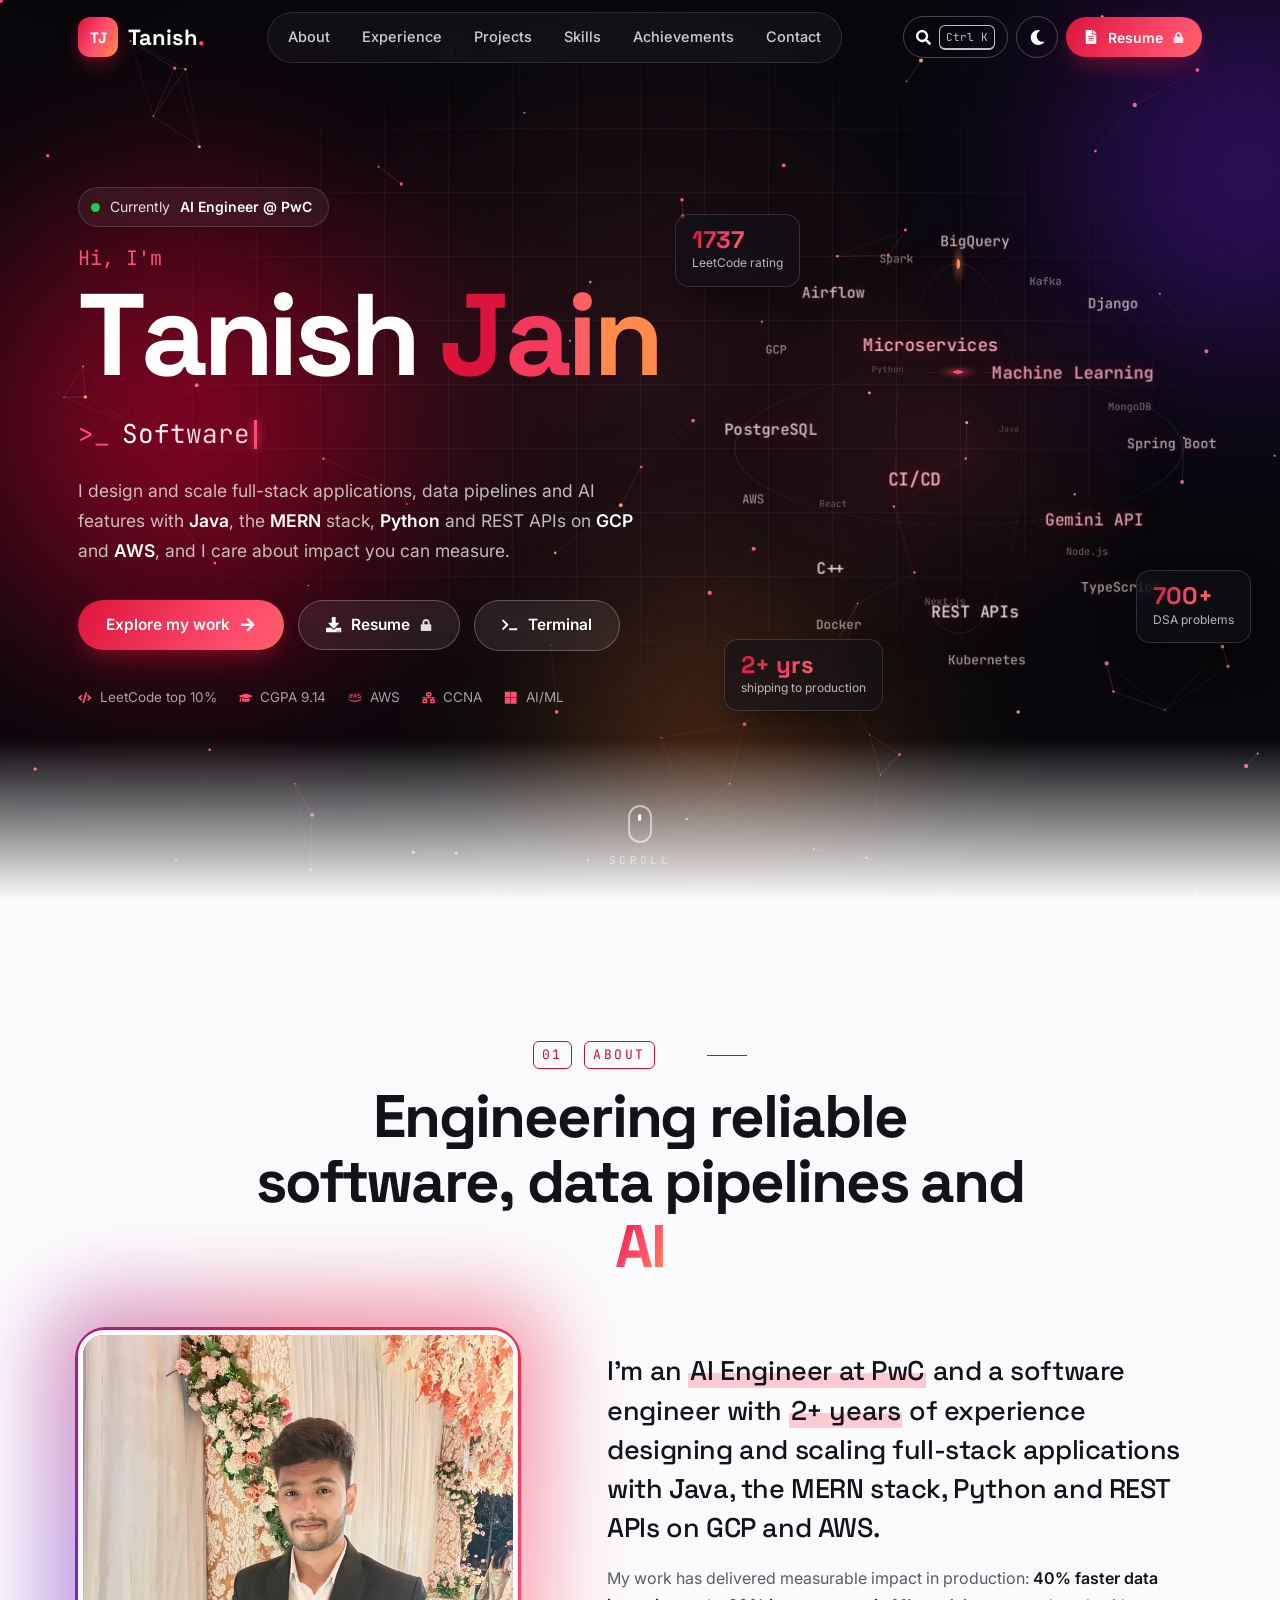
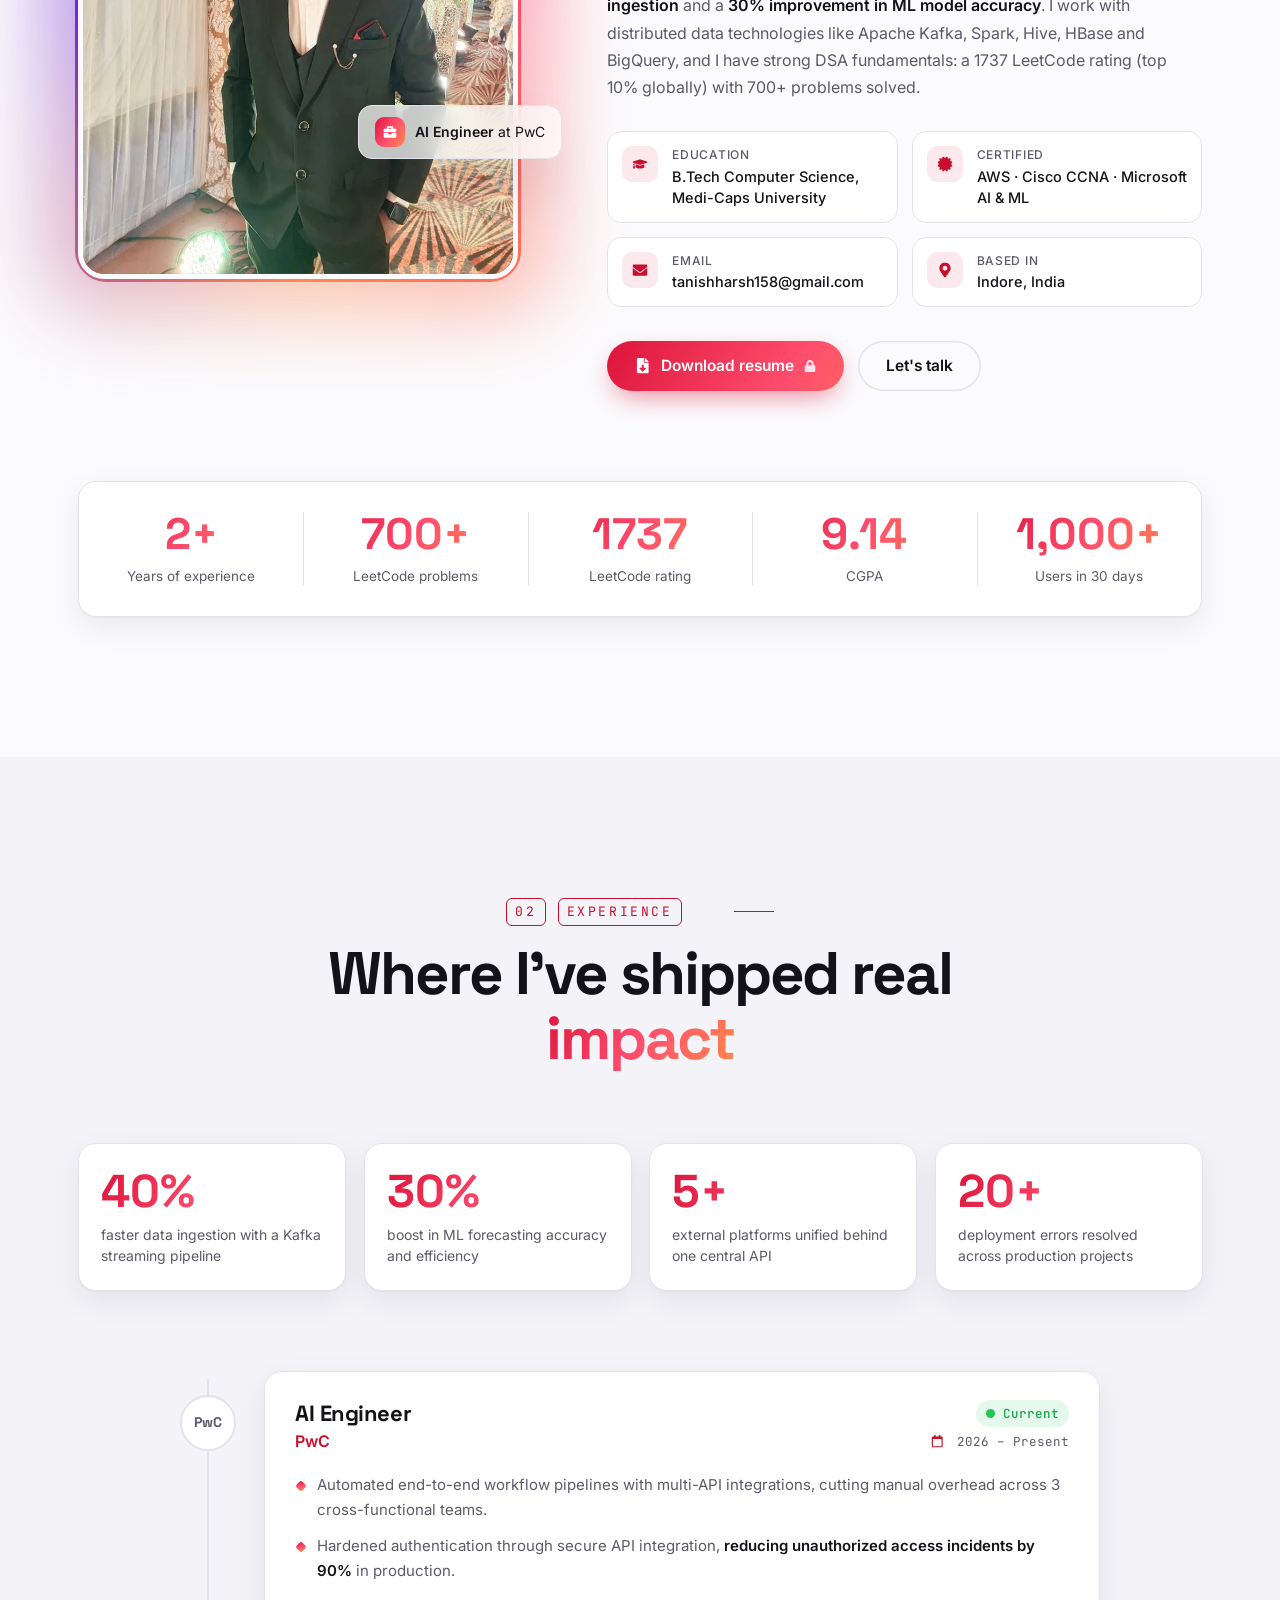
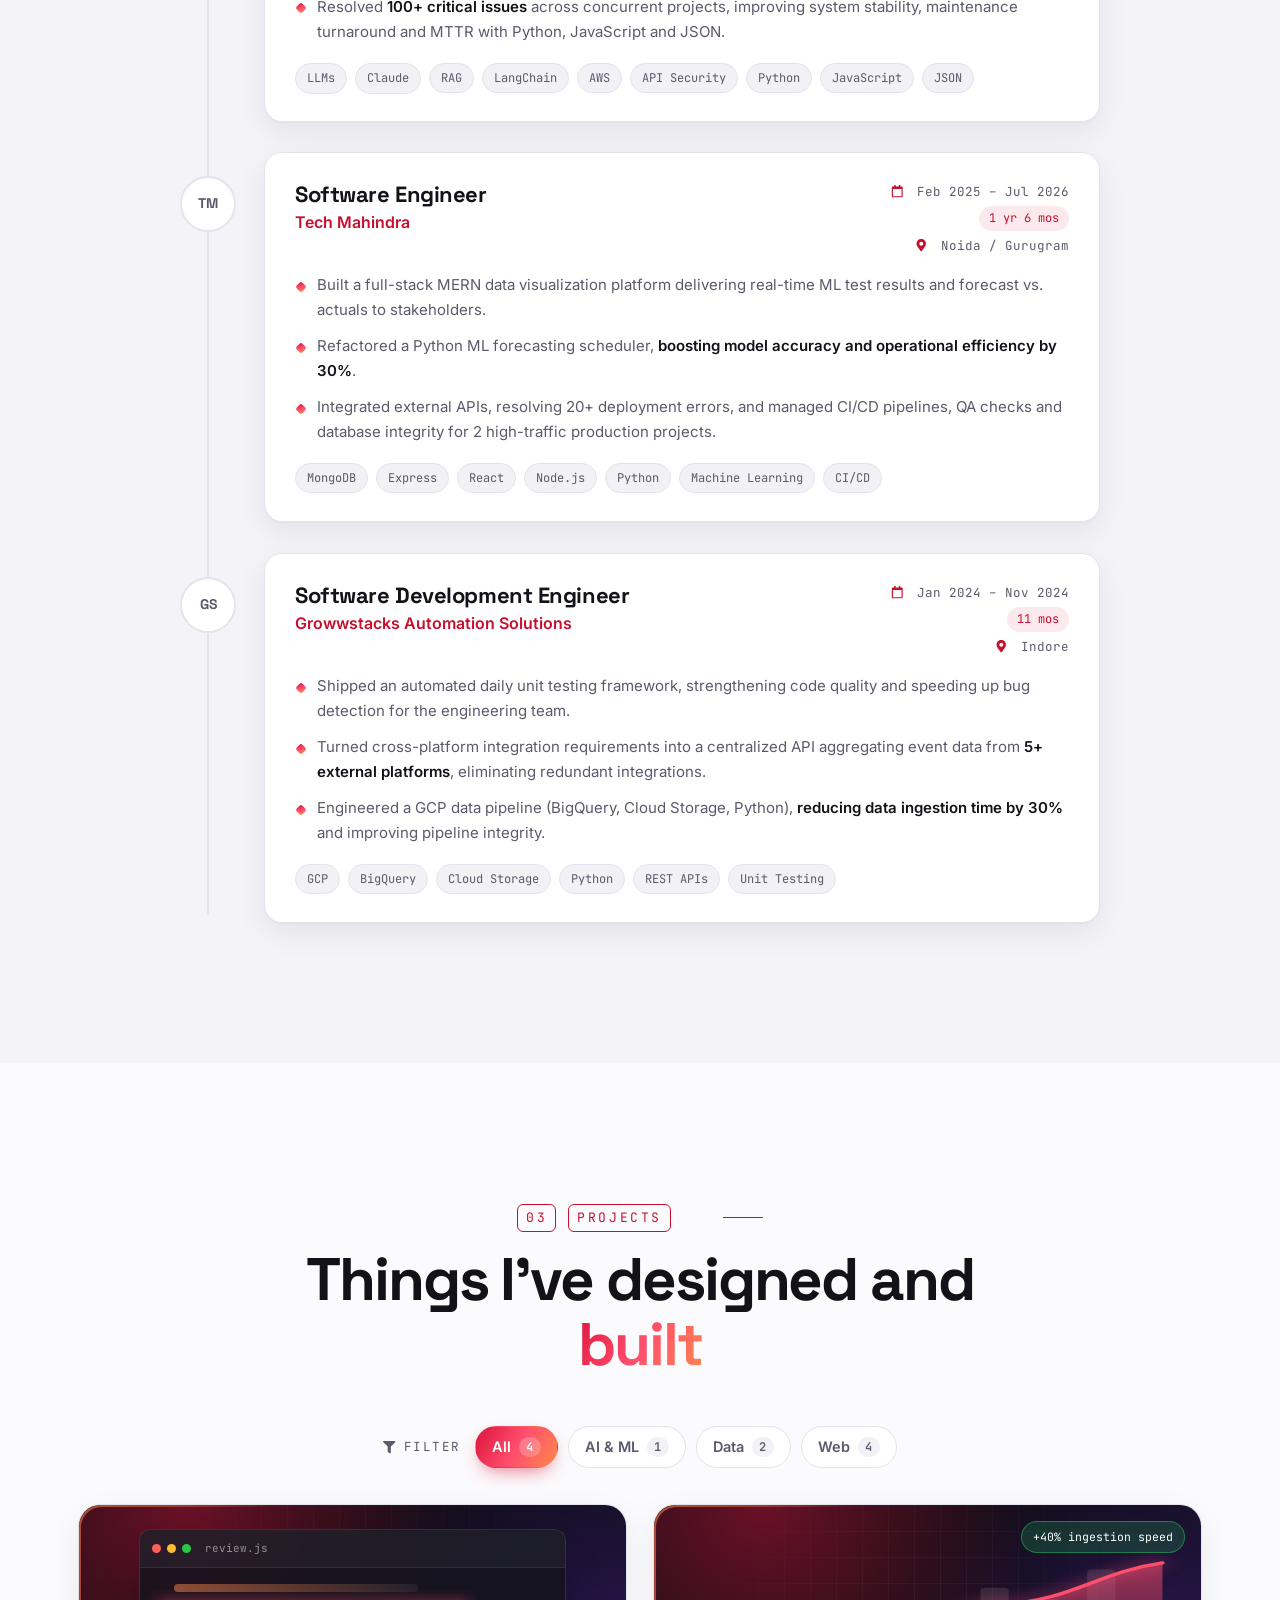
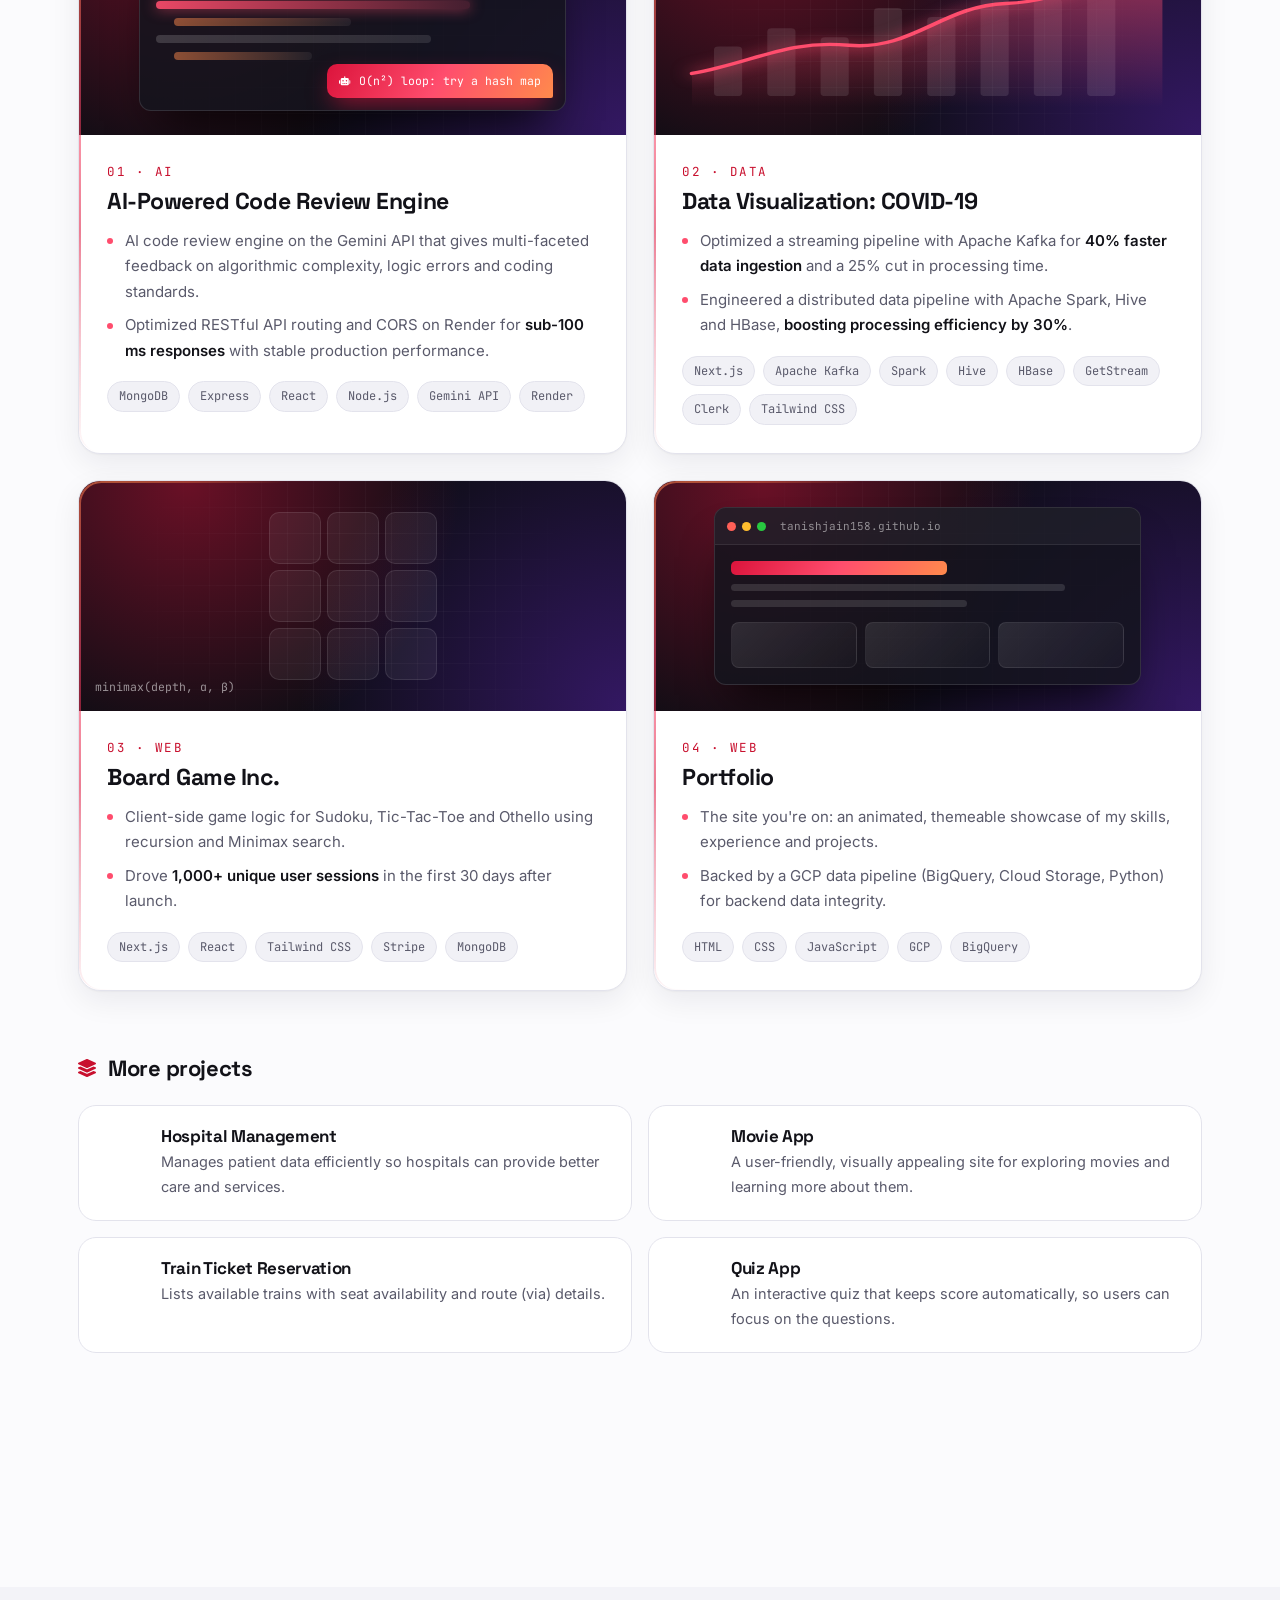
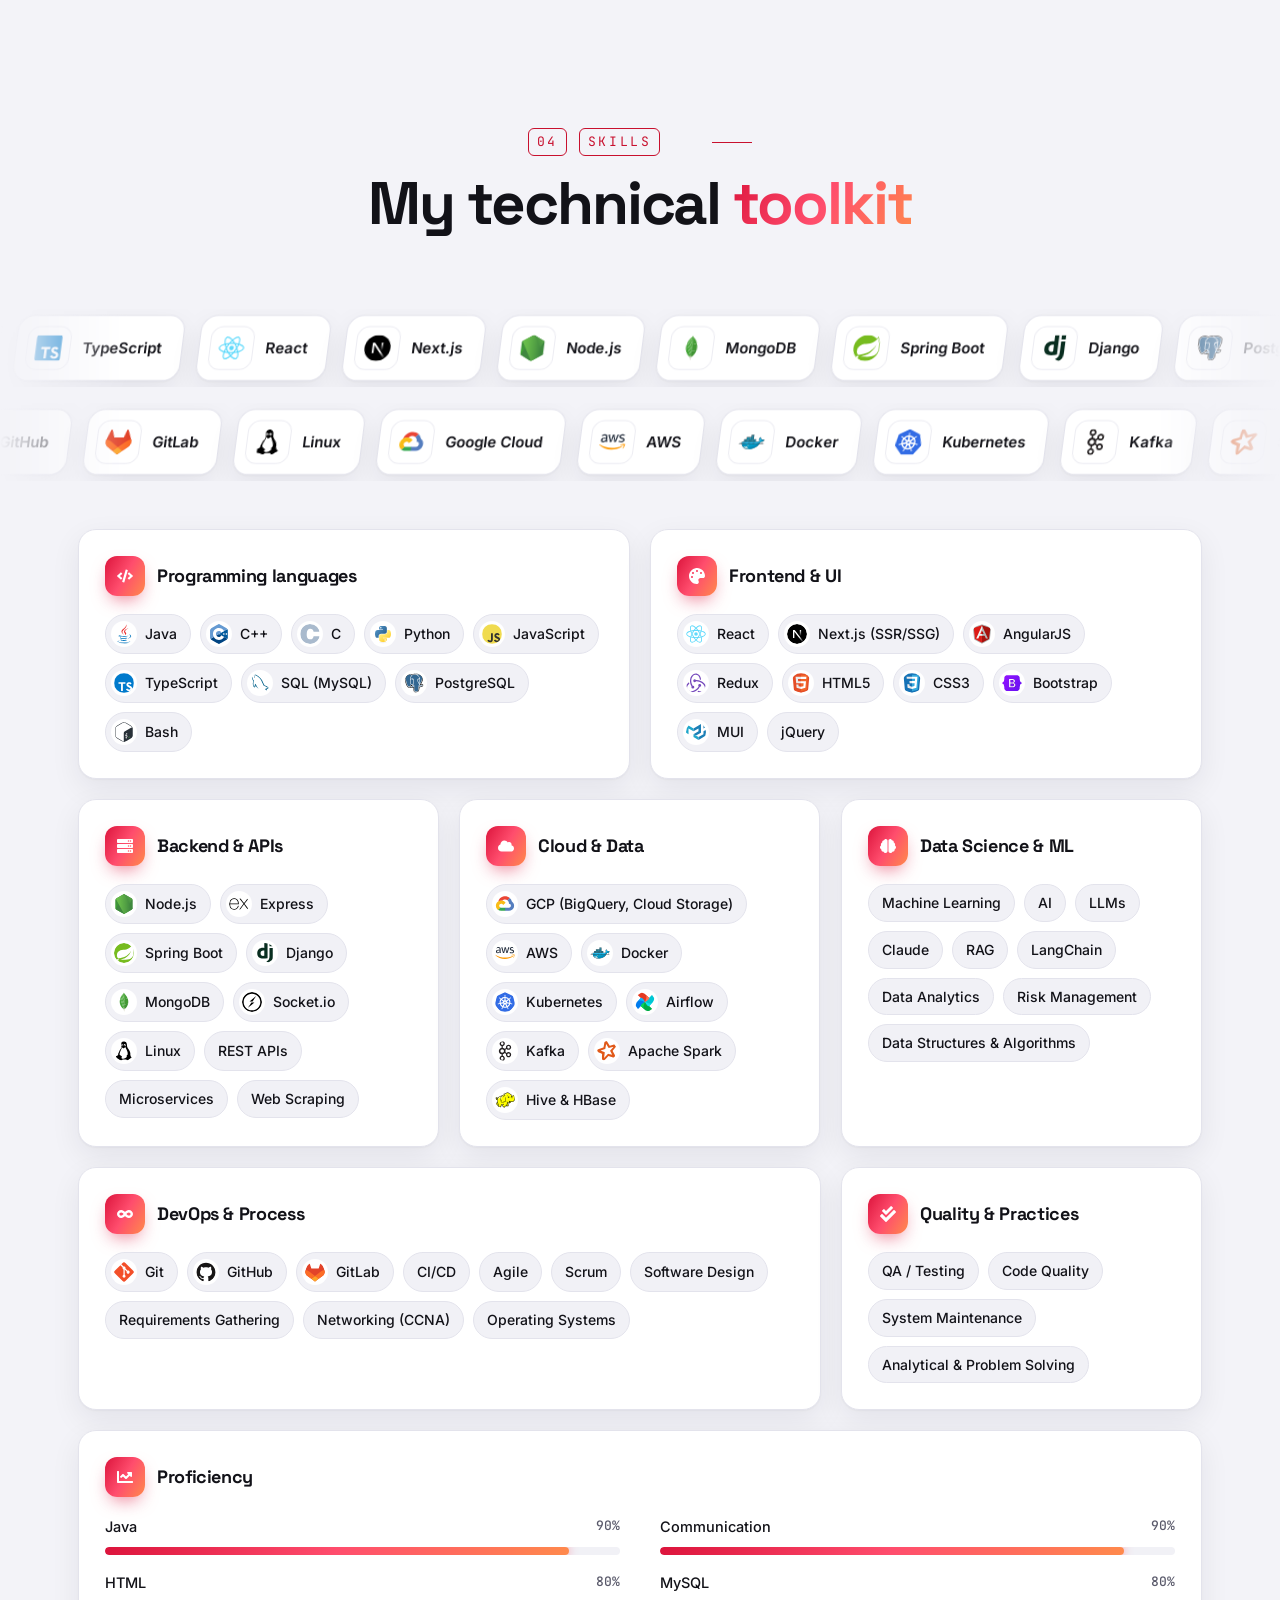
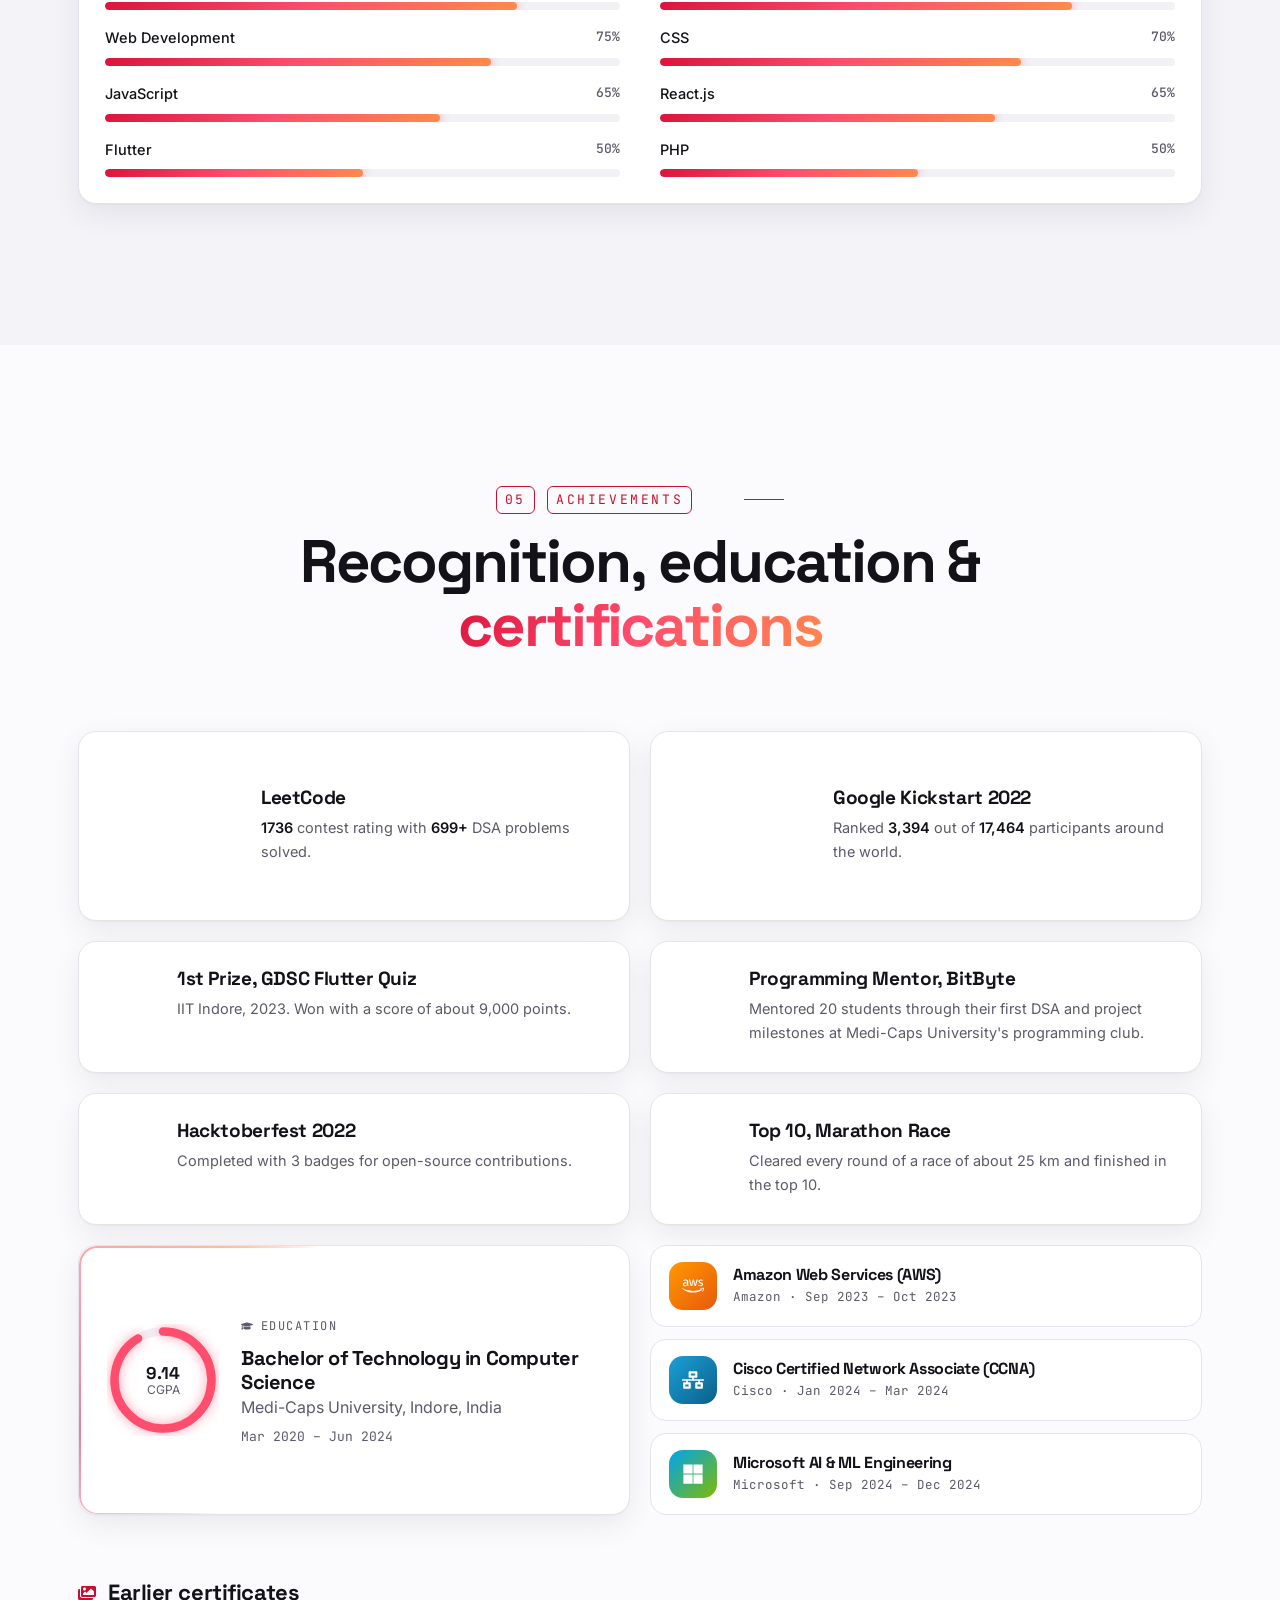
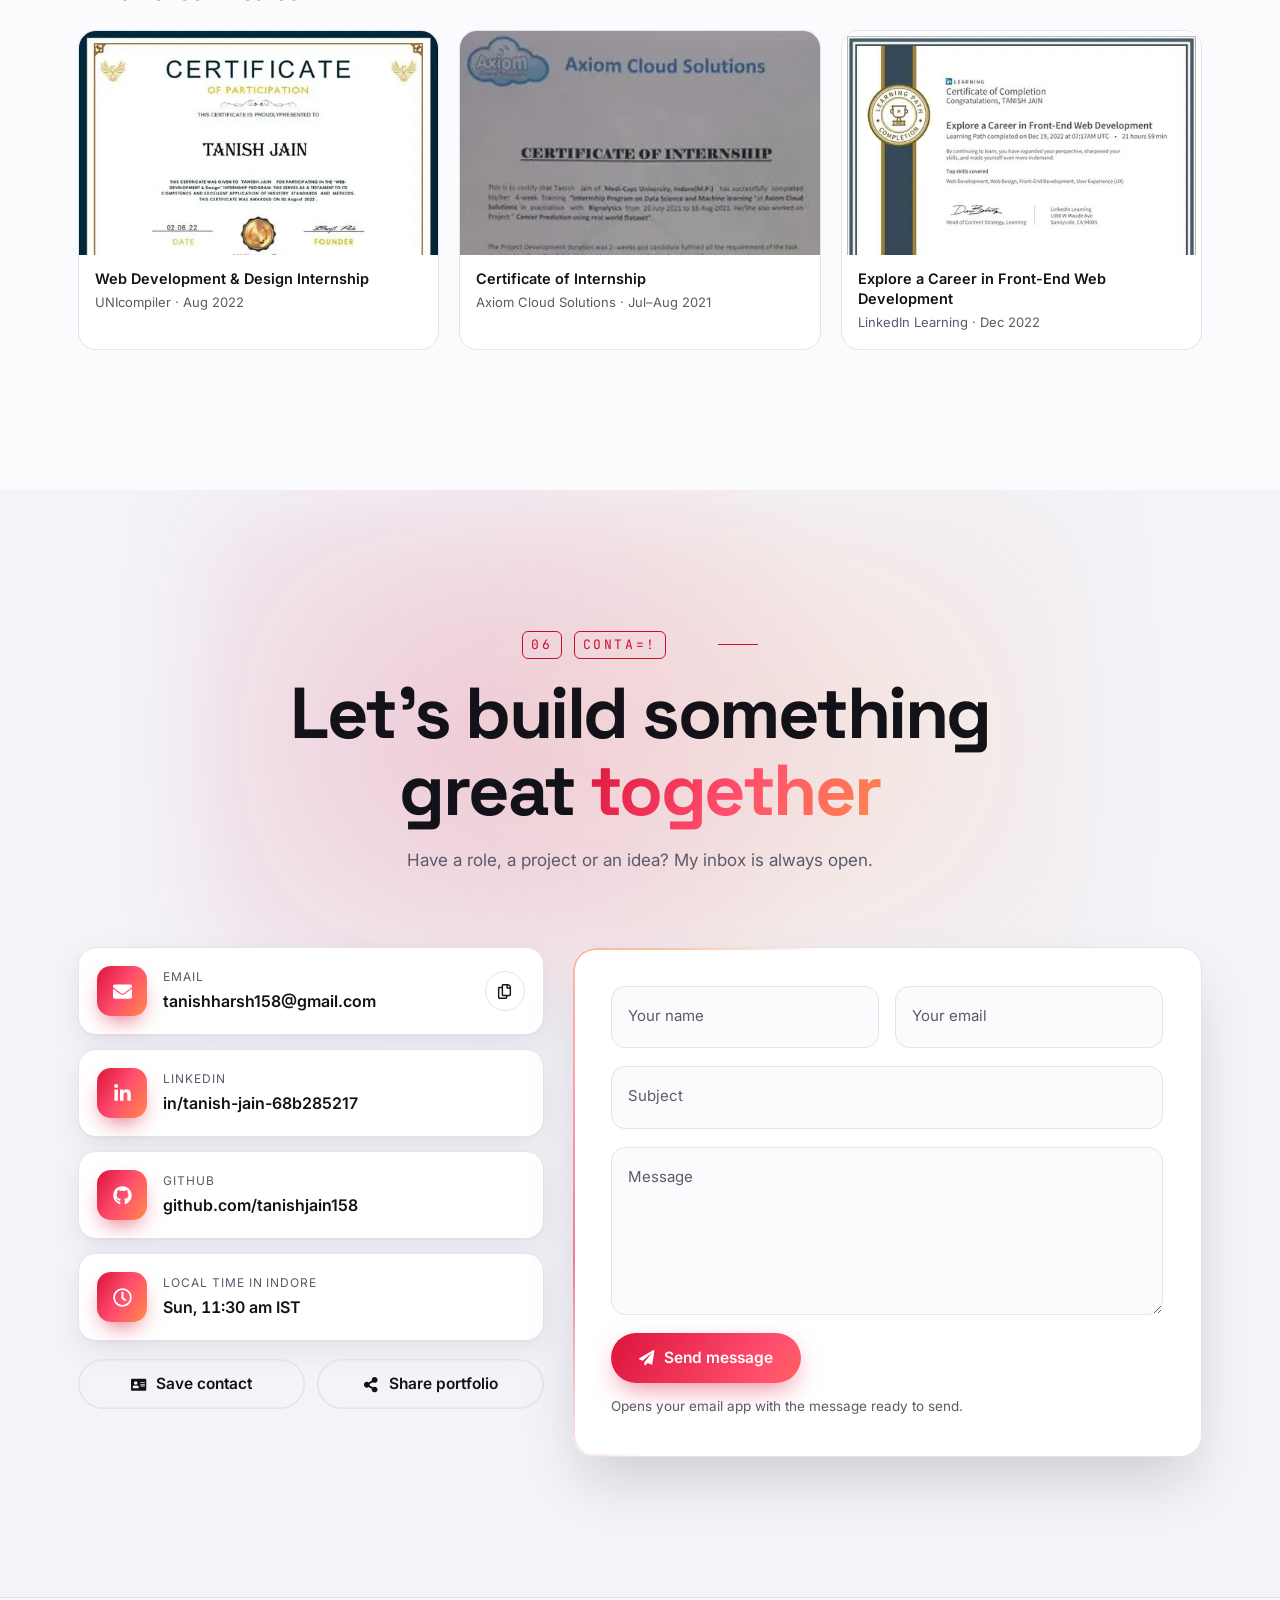
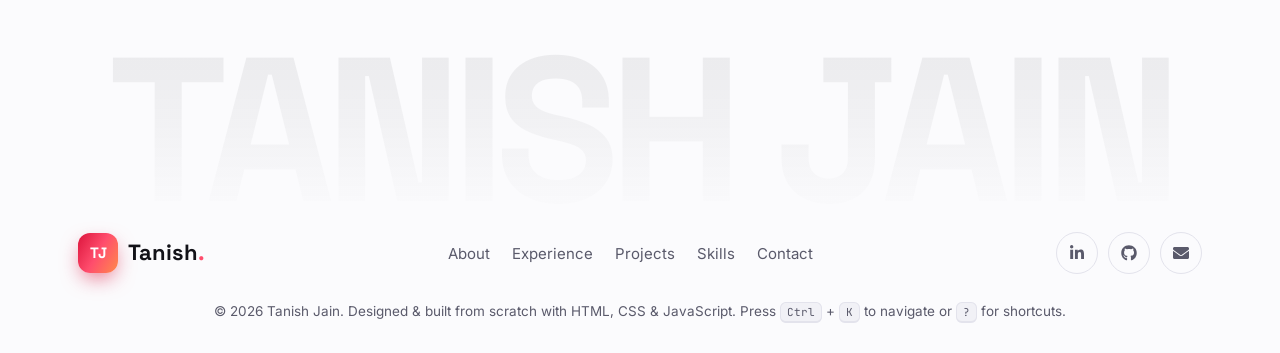
==== commit dc192695: "Add contact card, sharing, section links and intro skip - Tap, click, scroll or any key skips the in" ====
--- a/index.html
+++ b/index.html
@@ -6,7 +6,8 @@
     <title>Tanish Jain | AI Engineer at PwC &middot; Software Engineer</title>
     <meta name="description" content="Tanish Jain is an AI Engineer at PwC and a software engineer with 2+ years of experience building full-stack applications, data pipelines and AI features with Java, MERN, Python, GCP and AWS.">
     <meta name="author" content="Tanish Jain">
-    <meta name="theme-color" content="#dc143c">
+    <meta name="theme-color" content="#07070b" media="(prefers-color-scheme: dark)">
+    <meta name="theme-color" content="#07070b" media="(prefers-color-scheme: light)">
     <meta name="color-scheme" content="light dark">
 
     <meta property="og:type" content="website">
@@ -32,7 +33,7 @@
     <link rel="preconnect" href="https://fonts.gstatic.com" crossorigin>
     <link rel="preload" as="style" href="https://fonts.googleapis.com/css2?family=Inter:wght@400;500;600;700&family=Space+Grotesk:wght@500;600;700&family=JetBrains+Mono:wght@400;500&display=swap" onload="this.onload=null;this.rel='stylesheet'">
     <noscript><link rel="stylesheet" href="https://fonts.googleapis.com/css2?family=Inter:wght@400;500;600;700&family=Space+Grotesk:wght@500;600;700&family=JetBrains+Mono:wght@400;500&display=swap"></noscript>
-    <link rel="stylesheet" href="style.css?v=20260930b">
+    <link rel="stylesheet" href="style.css?v=20261024">
 
     <script type="application/ld+json">
 {
@@ -114,7 +115,7 @@
             }, 5000);
         })();
     </script>
-    <script src="script.js?v=20260930b" defer></script>
+    <script src="script.js?v=20261024" defer></script>
 </head>
 <body>
     <svg class="sprite" aria-hidden="true" focusable="false" width="0" height="0"><defs>
@@ -174,6 +175,9 @@
         <symbol id="i-question" viewBox="0 0 384 512"><path d="M202.021 0C122.202 0 70.503 32.703 29.914 91.026c-7.363 10.58-5.093 25.086 5.178 32.874l43.138 32.709c10.373 7.865 25.132 6.026 33.253-4.148 25.049-31.381 43.63-49.449 82.757-49.449 30.764 0 68.816 19.799 68.816 49.631 0 22.552-18.617 34.134-48.993 51.164-35.423 19.86-82.299 44.576-82.299 106.405V320c0 13.255 10.745 24 24 24h72.471c13.255 0 24-10.745 24-24v-5.773c0-42.86 125.268-44.645 125.268-160.627C377.504 66.256 286.902 0 202.021 0zM192 373.459c-38.196 0-69.271 31.075-69.271 69.271 0 38.195 31.075 69.27 69.271 69.27s69.271-31.075 69.271-69.271-31.075-69.27-69.271-69.27z"/></symbol>
         <symbol id="i-running" viewBox="0 0 416 512"><path d="M272 96c26.51 0 48-21.49 48-48S298.51 0 272 0s-48 21.49-48 48 21.49 48 48 48zM113.69 317.47l-14.8 34.52H32c-17.67 0-32 14.33-32 32s14.33 32 32 32h77.45c19.25 0 36.58-11.44 44.11-29.09l8.79-20.52-10.67-6.3c-17.32-10.23-30.06-25.37-37.99-42.61zM384 223.99h-44.03l-26.06-53.25c-12.5-25.55-35.45-44.23-61.78-50.94l-71.08-21.14c-28.3-6.8-57.77-.55-80.84 17.14l-39.67 30.41c-14.03 10.75-16.69 30.83-5.92 44.86s30.84 16.66 44.86 5.92l39.69-30.41c7.67-5.89 17.44-8 25.27-6.14l14.7 4.37-37.46 87.39c-12.62 29.48-1.31 64.01 26.3 80.31l84.98 50.17-27.47 87.73c-5.28 16.86 4.11 34.81 20.97 40.09 3.19 1 6.41 1.48 9.58 1.48 13.61 0 26.23-8.77 30.52-22.45l31.64-101.06c5.91-20.77-2.89-43.08-21.64-54.39l-61.24-36.14 31.31-78.28 20.27 41.43c8 16.34 24.92 26.89 43.11 26.89H384c17.67 0 32-14.33 32-32s-14.33-31.99-32-31.99z"/></symbol>
         <symbol id="i-lock" viewBox="0 0 448 512"><path d="M400 224h-24v-72C376 68.2 307.8 0 224 0S72 68.2 72 152v72H48c-26.5 0-48 21.5-48 48v192c0 26.5 21.5 48 48 48h352c26.5 0 48-21.5 48-48V272c0-26.5-21.5-48-48-48zm-104 0H152v-72c0-39.7 32.3-72 72-72s72 32.3 72 72v72z"/></symbol>
+        <symbol id="i-address-card" viewBox="0 0 576 512"><path d="M528 32H48C21.5 32 0 53.5 0 80v352c0 26.5 21.5 48 48 48h480c26.5 0 48-21.5 48-48V80c0-26.5-21.5-48-48-48zm-352 96c35.3 0 64 28.7 64 64s-28.7 64-64 64-64-28.7-64-64 28.7-64 64-64zm112 236.8c0 10.6-10 19.2-22.4 19.2H86.4C74 384 64 375.4 64 364.8v-19.2c0-31.8 30.1-57.6 67.2-57.6h5c12.3 5.1 25.7 8 39.8 8s27.6-2.9 39.8-8h5c37.1 0 67.2 25.8 67.2 57.6v19.2zM512 312c0 4.4-3.6 8-8 8H360c-4.4 0-8-3.6-8-8v-16c0-4.4 3.6-8 8-8h144c4.4 0 8 3.6 8 8v16zm0-64c0 4.4-3.6 8-8 8H360c-4.4 0-8-3.6-8-8v-16c0-4.4 3.6-8 8-8h144c4.4 0 8 3.6 8 8v16zm0-64c0 4.4-3.6 8-8 8H360c-4.4 0-8-3.6-8-8v-16c0-4.4 3.6-8 8-8h144c4.4 0 8 3.6 8 8v16z"/></symbol>
+        <symbol id="i-share-alt" viewBox="0 0 448 512"><path d="M352 320c-22.608 0-43.387 7.819-59.79 20.895l-102.486-64.054a96.551 96.551 0 0 0 0-41.683l102.486-64.054C308.613 184.181 329.392 192 352 192c53.019 0 96-42.981 96-96S405.019 0 352 0s-96 42.981-96 96c0 7.158.79 14.13 2.276 20.841L155.79 180.895C139.387 167.819 118.608 160 96 160c-53.019 0-96 42.981-96 96s42.981 96 96 96c22.608 0 43.387-7.819 59.79-20.895l102.486 64.054A96.301 96.301 0 0 0 256 416c0 53.019 42.981 96 96 96s96-42.981 96-96-42.981-96-96-96z"/></symbol>
+        <symbol id="i-link" viewBox="0 0 512 512"><path d="M326.612 185.391c59.747 59.809 58.927 155.698.36 214.59-.11.12-.24.25-.36.37l-67.2 67.2c-59.27 59.27-155.699 59.262-214.96 0-59.27-59.26-59.27-155.7 0-214.96l37.106-37.106c9.84-9.84 26.786-3.3 27.294 10.606.648 17.722 3.826 35.527 9.69 52.721 1.986 5.822.567 12.262-3.783 16.612l-13.087 13.087c-28.026 28.026-28.905 73.66-1.155 101.96 28.024 28.579 74.086 28.749 102.325.51l67.2-67.19c28.191-28.191 28.073-73.757 0-101.83-3.701-3.694-7.429-6.564-10.341-8.569a16.037 16.037 0 0 1-6.947-12.606c-.396-10.567 3.348-21.456 11.698-29.806l21.054-21.055c5.521-5.521 14.182-6.199 20.584-1.731a152.482 152.482 0 0 1 20.522 17.197zM467.547 44.449c-59.261-59.262-155.69-59.27-214.96 0l-67.2 67.2c-.12.12-.25.25-.36.37-58.566 58.892-59.387 154.781.36 214.59a152.454 152.454 0 0 0 20.521 17.196c6.402 4.468 15.064 3.789 20.584-1.731l21.054-21.055c8.35-8.35 12.094-19.239 11.698-29.806a16.037 16.037 0 0 0-6.947-12.606c-2.912-2.005-6.64-4.875-10.341-8.569-28.073-28.073-28.191-73.639 0-101.83l67.2-67.19c28.239-28.239 74.3-28.069 102.325.51 27.75 28.3 26.872 73.934-1.155 101.96l-13.087 13.087c-4.35 4.35-5.769 10.79-3.783 16.612 5.864 17.194 9.042 34.999 9.69 52.721.509 13.906 17.454 20.446 27.294 10.606l37.106-37.106c59.271-59.259 59.271-155.699.001-214.959z"/></symbol>
     </defs></svg>
     <a class="skip-link" href="#main">Skip to content</a>
 
@@ -188,6 +192,7 @@
             <span class="intro-tj">TJ</span>
             <span class="intro-name">Tanish Jain</span>
         </div>
+        <span class="intro-skip-hint">tap or press any key to skip</span>
     </div>
 
     <div class="scroll-progress" aria-hidden="true"><span></span></div>
@@ -385,6 +390,7 @@
                                     </div>
                                     <div class="tl-meta">
                                         <span><svg class="i i-calendar" aria-hidden="true"><use href="#i-calendar"></use></svg> Feb 2025 &ndash; Jul 2026</span>
+                                        <span class="tl-duration">1 yr 6 mos</span>
                                         <span><svg class="i i-map-marker-alt" aria-hidden="true"><use href="#i-map-marker-alt"></use></svg> Noida / Gurugram</span>
                                     </div>
                                 </header>
@@ -406,6 +412,7 @@
                                     </div>
                                     <div class="tl-meta">
                                         <span><svg class="i i-calendar" aria-hidden="true"><use href="#i-calendar"></use></svg> Jan 2024 &ndash; Nov 2024</span>
+                                        <span class="tl-duration">11 mos</span>
                                         <span><svg class="i i-map-marker-alt" aria-hidden="true"><use href="#i-map-marker-alt"></use></svg> Indore</span>
                                     </div>
                                 </header>
@@ -816,6 +823,7 @@
                 </header>
 
                 <div class="contact-grid">
+                    <div class="contact-side">
                     <ul class="contact-cards">
                         <li class="contact-card tilt" data-reveal>
                             <span class="cc-icon" aria-hidden="true"><svg class="i i-envelope" aria-hidden="true"><use href="#i-envelope"></use></svg></span>
@@ -835,6 +843,11 @@
                             <div class="cc-body"><span class="cc-label">Local time in Indore</span><span class="local-time">IST (UTC+5:30)</span></div>
                         </li>
                     </ul>
+                    <div class="contact-actions" data-reveal>
+                        <a class="btn btn-outline magnetic" href="Tanish_Jain.vcf" download="Tanish_Jain.vcf"><svg class="i i-address-card" aria-hidden="true"><use href="#i-address-card"></use></svg> Save contact</a>
+                        <button class="btn btn-outline magnetic share-btn" type="button"><svg class="i i-share-alt" aria-hidden="true"><use href="#i-share-alt"></use></svg> Share portfolio</button>
+                    </div>
+                    </div>
 
                     <form class="contact-form glow-border" action="mailto:tanishharsh158@gmail.com" method="post" enctype="text/plain" data-reveal>
                         <div class="form-row">
--- a/style.css
+++ b/style.css
@@ -3588,6 +3588,85 @@
 @media (max-width: 1100px){
     .rail{
         display: none;
+    }
+}
+
+/* ============================== intro skip, contact actions, tenure, section links ============================== */
+.with-intro.intro-skipped{
+    --intro-delay: 0.05s;
+}
+.intro-skipped .intro{
+    display: none !important;
+}
+.intro-skip-hint{
+    position: absolute;
+    left: 0;
+    right: 0;
+    bottom: calc(34px + env(safe-area-inset-bottom));
+    text-align: center;
+    font-family: var(--mono);
+    font-size: 12px;
+    letter-spacing: 0.22em;
+    text-transform: uppercase;
+    color: rgba(255, 255, 255, 0.5);
+    opacity: 0;
+    animation: skip-hint 1.5s ease 0.15s forwards;
+}
+@keyframes skip-hint{
+    0%{ opacity: 0; }
+    25%, 72%{ opacity: 1; }
+    100%{ opacity: 0; }
+}
+.contact-side{
+    display: grid;
+    gap: 14px;
+    align-content: start;
+}
+.contact-actions{
+    display: flex;
+    flex-wrap: wrap;
+    gap: 12px;
+    margin-top: 4px;
+}
+.contact-actions .btn{
+    flex: 1 1 190px;
+}
+.tl-duration{
+    padding: 2px 10px;
+    font-size: 12px;
+    color: var(--accent-text);
+    background: var(--accent-soft);
+    border-radius: 999px;
+}
+.anchor-btn{
+    display: inline-grid;
+    place-items: center;
+    width: 28px;
+    height: 28px;
+    padding: 0;
+    font-size: 12px;
+    color: var(--accent-text);
+    background: transparent;
+    border: 1px solid currentColor;
+    border-radius: 8px;
+    cursor: pointer;
+    opacity: 0;
+    transition: opacity 0.25s, background 0.25s, color 0.25s;
+}
+.section-head:hover .anchor-btn,
+.anchor-btn:focus-visible{
+    opacity: 1;
+}
+.anchor-btn:hover{
+    color: #fff;
+    background: var(--accent);
+    border-color: var(--accent);
+}
+@media (hover: none), (pointer: coarse){
+    .anchor-btn{
+        opacity: 0.85;
+        width: 34px;
+        height: 34px;
     }
 }
 
